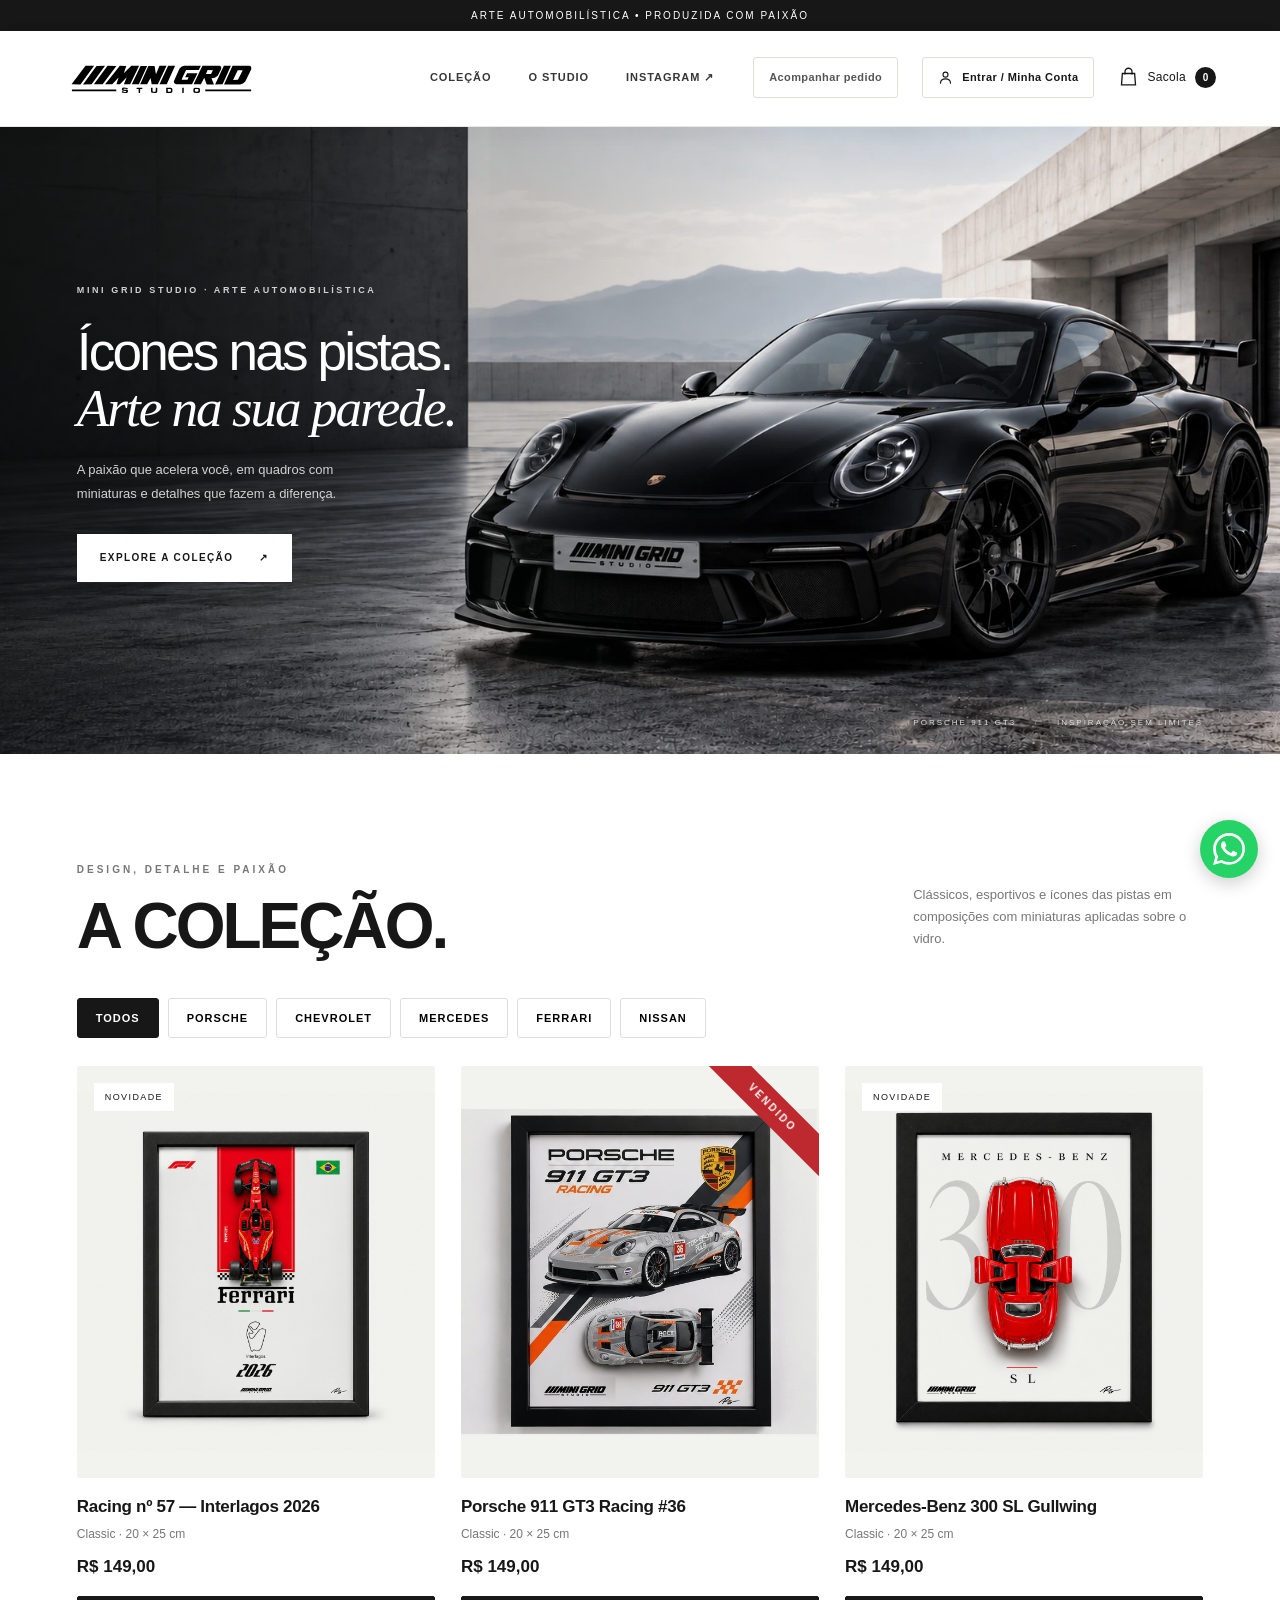
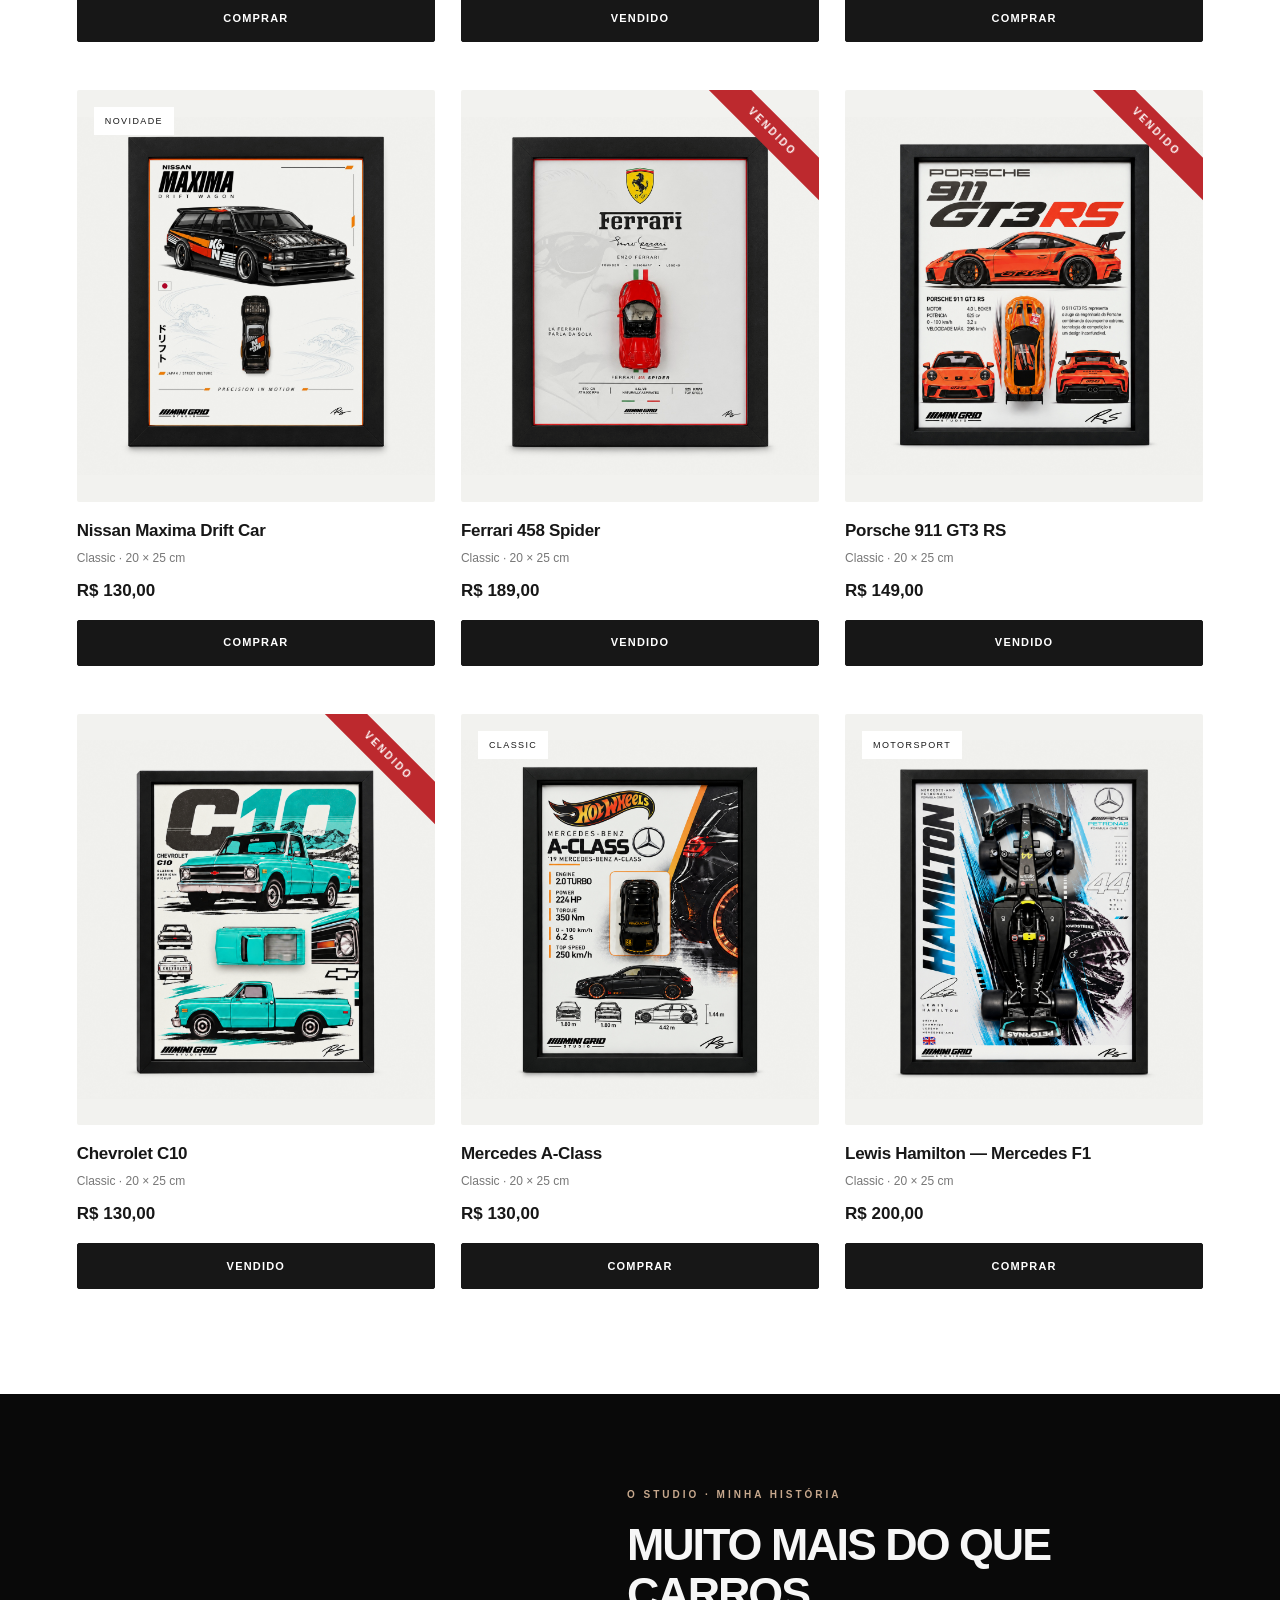
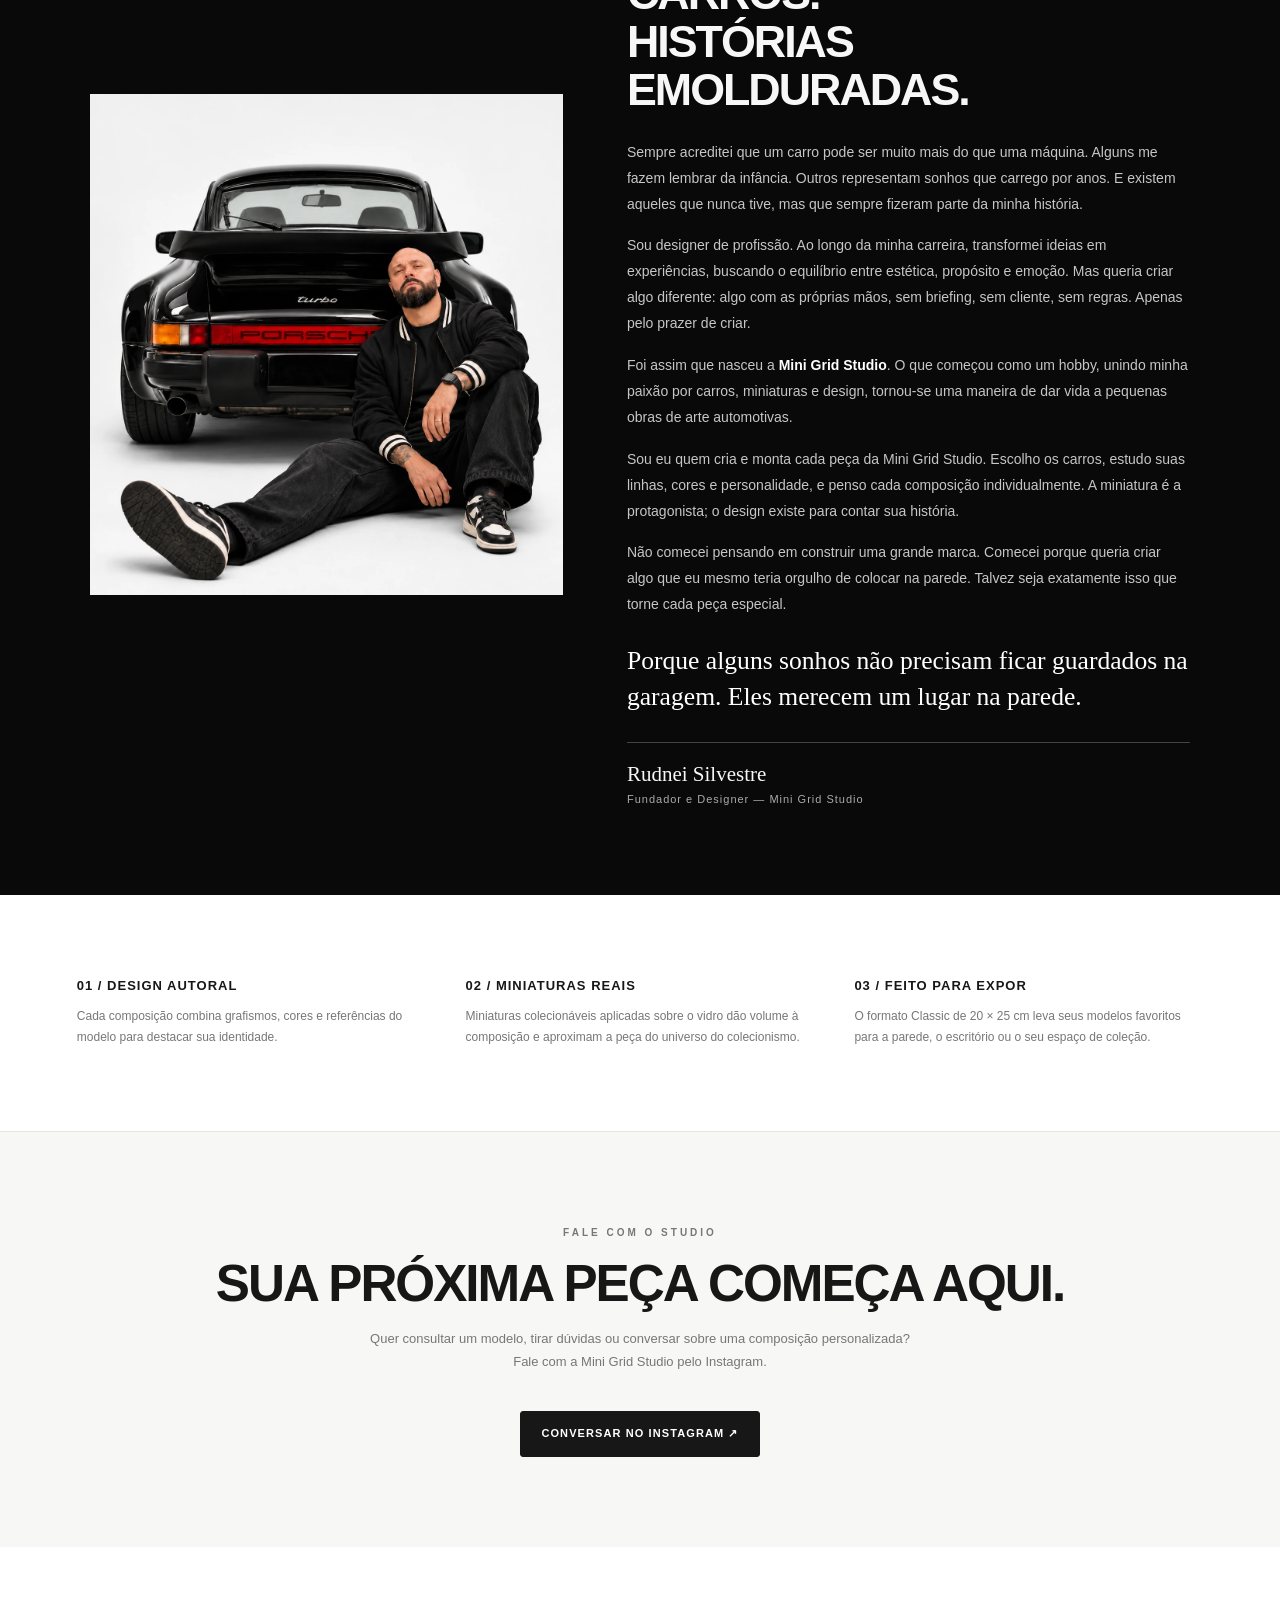
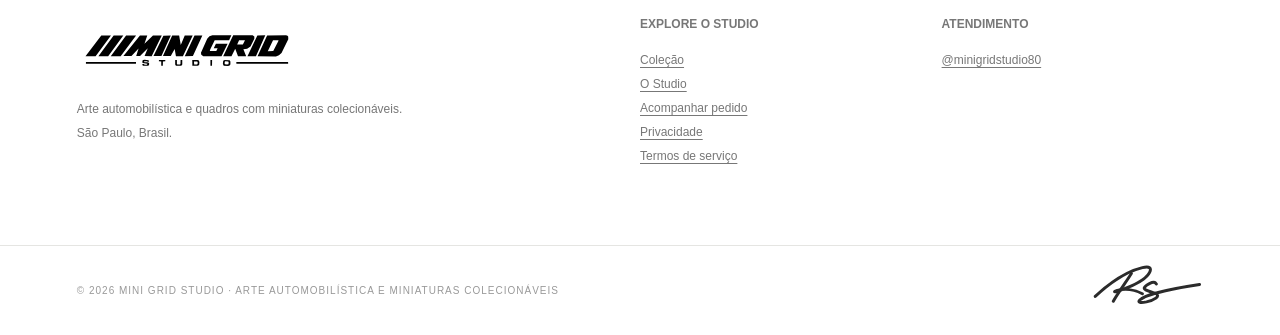
==== index.html @ 186af346 "Keep newest pieces first and add brand filters for newly registered products" ====
<!doctype html>
<html lang="pt-BR"><head><meta charset="utf-8"><meta name="viewport" content="width=device-width,initial-scale=1"><meta name="theme-color" content="#f8f8f6"><meta name="description" content="Mini Grid Studio: arte automobilística com miniaturas colecionáveis em quadros exclusivos."><title>Mini Grid Studio — Quadros com miniaturas colecionáveis</title>
<style>
:root{--ink:#171717;--muted:#777;--line:#e5e5e2;--cream:#f7f7f5}*{box-sizing:border-box}html{scroll-behavior:smooth}body{margin:0;color:var(--ink);background:#fff;font-family:Arial,Helvetica,sans-serif;-webkit-font-smoothing:antialiased}button,input,select{font:inherit}button{cursor:pointer}a{text-decoration:none;color:inherit}.top{padding:10px 20px;text-align:center;background:#171717;color:white;font-size:10px;letter-spacing:2px}.header{height:85px;display:flex;align-items:center;justify-content:space-between;padding:0 5%;border-bottom:1px solid var(--line);background:#fff}.header .side{display:flex;gap:25px;align-items:center;font-size:11px;letter-spacing:1.5px}.logo{text-align:center;font-weight:900;font-size:24px;letter-spacing:3px;line-height:1}.logo small{display:block;font-size:9px;letter-spacing:6px;font-weight:500;margin-top:7px}.iconbtn{border:0;background:none;color:inherit;font-size:12px;letter-spacing:1px;padding:10px}.hero{min-height:670px;display:grid;grid-template-columns:47% 53%;background:#f7f7f5}.hero-copy{display:flex;flex-direction:column;justify-content:center;padding:9% 12%}.eyebrow{font-size:10px;letter-spacing:3px;text-transform:uppercase;font-weight:bold;color:#777}.hero h1{font-size:clamp(48px,6vw,98px);line-height:.94;letter-spacing:-4px;font-weight:700;margin:26px 0}.hero p{font-size:15px;line-height:1.9;max-width:430px;color:#666}.cta{display:inline-flex;justify-content:center;align-items:center;background:#171717;color:white;padding:18px 25px;font-size:11px;font-weight:bold;letter-spacing:2px;border:1px solid #171717;margin-top:24px;width:max-content}.cta.outline{background:white;color:#171717}.hero-art{display:flex;align-items:center;justify-content:center;position:relative;overflow:hidden;background:#eaeae6}.hero-art .art{width:min(57%,410px);box-shadow:18px 25px 35px #0002;transform:rotate(-2deg)}.hero-tag{position:absolute;bottom:30px;right:35px;color:#555;font-size:10px;letter-spacing:2px}.section{padding:105px 6%}.section-heading{display:flex;align-items:end;justify-content:space-between;gap:20px;margin-bottom:35px}.section-heading h2{font-size:clamp(36px,5vw,70px);letter-spacing:-3px;margin:12px 0 0}.section-heading p{max-width:290px;font-size:13px;line-height:1.7;color:#777}.filters{display:flex;gap:9px;flex-wrap:wrap;margin-bottom:28px}.filter{border:1px solid #ddd;background:#fff;padding:12px 18px;font-size:11px;letter-spacing:1px}.filter.active,.filter:hover{background:#171717;color:white;border-color:#171717}.products{display:grid;grid-template-columns:repeat(3,minmax(0,1fr));gap:50px 24px}.product{min-width:0}.product-image{background:#f4f4f2;aspect-ratio:4/5;display:flex;align-items:center;justify-content:center;position:relative;overflow:hidden;cursor:pointer}.product-image .art{width:58%;transition:transform .35s ease;box-shadow:10px 17px 22px #0002}.product-image:hover .art{transform:scale(1.05)}.tag{position:absolute;left:17px;top:17px;font-size:9px;letter-spacing:1.4px;background:#fff;padding:9px 11px}.product-info{display:flex;justify-content:space-between;gap:12px;padding-top:18px}.product h3{font-size:16px;font-weight:600;margin:0 0 9px}.product p{font-size:12px;color:#888;margin:0}.product strong{font-size:13px;white-space:nowrap}.product button.details{display:inline-flex;align-items:center;justify-content:center;margin-top:14px;padding:13px 24px;border:1px solid #171717;background:#171717;color:#fff;text-decoration:none;font-size:11px;font-weight:700;letter-spacing:1.4px;transition:background .2s ease,color .2s ease}.product button.details:hover{background:#fff;color:#171717}.product button.details:focus-visible{outline:2px solid #171717;outline-offset:3px}.empty{display:none;padding:40px;text-align:center;color:#777}.statement{padding:110px 7%;background:#171717;color:#fff;text-align:center}.statement h2{font-size:clamp(36px,6vw,80px);letter-spacing:-3px;line-height:1.04;max-width:900px;margin:20px auto}.statement p{font-size:14px;line-height:1.9;color:#aaa;max-width:530px;margin:auto}.features{display:grid;grid-template-columns:repeat(3,1fr);gap:40px;padding:70px 6%;border-bottom:1px solid var(--line)}.features h3{font-size:13px;letter-spacing:1px}.features p{font-size:12px;line-height:1.8;color:#777}.newsletter{padding:90px 6%;background:#f7f7f5;text-align:center}.newsletter h2{font-size:clamp(30px,4vw,55px);letter-spacing:-2px;margin:14px 0}.newsletter p{font-size:13px;color:#777;line-height:1.8}.footer{display:grid;grid-template-columns:2fr 1fr 1fr;gap:40px;padding:65px 6%;font-size:12px;line-height:2;color:#777}.footer .logo{text-align:left;color:#171717}.footer a{text-decoration:underline;text-underline-offset:3px}.copyright{padding:20px 6%;border-top:1px solid var(--line);font-size:10px;color:#999;letter-spacing:1px}.art{aspect-ratio:4/5;background:white;border:10px solid #202020;outline:2px solid #b6b6b6;display:flex;flex-direction:column;justify-content:space-between;padding:8% 8% 7%;position:relative;overflow:hidden}.art:before{content:"";position:absolute;left:0;right:0;top:0;bottom:0;box-shadow:inset 0 0 0 5px #f8f8f8;pointer-events:none}.art .art-head{font-weight:900;font-size:clamp(12px,2vw,26px);letter-spacing:-1px;z-index:1}.art .art-sub{font-size:clamp(5px,.7vw,9px);letter-spacing:2px;color:#666;margin-top:5px}.art .art-car{width:100%;height:45%;display:flex;align-items:center;justify-content:center;position:relative}.art .art-car svg{width:100%;filter:drop-shadow(4px 5px 3px #0003);transform:rotate(-22deg)}.art .art-number{font-size:clamp(42px,7vw,100px);font-weight:900;line-height:.8;opacity:.11;position:absolute;bottom:18%;right:5%}.art .art-foot{border-top:2px solid #222;padding-top:8px;display:flex;justify-content:space-between;gap:4px;font-size:clamp(5px,.7vw,9px);letter-spacing:1px}.art[data-tone="orange"]{--car:#ef792a}.art[data-tone="turquoise"]{--car:#51b9c1}.art[data-tone="silver"]{--car:#999}.art[data-tone="red"]{--car:#c7272b}.art[data-tone="blue"]{--car:#2267b3}.art[data-tone="black"]{--car:#222}.art .accent{color:var(--car)}.art .art-line{height:7px;background:var(--car);width:42%;margin-top:14px}.overlay{position:fixed;inset:0;background:#0009;z-index:10;display:none;align-items:center;justify-content:center;padding:20px}.overlay.open{display:flex}.modal{background:white;width:min(950px,100%);max-height:90vh;overflow:auto;display:grid;grid-template-columns:1fr 1fr;position:relative}.modal-visual{background:#f4f4f2;padding:55px;display:flex;justify-content:center;align-items:center;min-height:480px}.modal-visual .art{width:70%;box-shadow:12px 18px 22px #0002}.modal-info{padding:70px 45px}.modal-info h2{font-size:40px;letter-spacing:-2px;margin:18px 0}.modal-info p{font-size:14px;line-height:1.9;color:#777}.modal-price{font-size:22px;margin:30px 0}.close{position:absolute;top:15px;right:15px;background:white;border:0;font-size:25px;z-index:2}.notice{font-size:11px!important}.mobilemenu{display:none;position:absolute;top:115px;left:0;right:0;background:#fff;z-index:5;padding:25px;border-bottom:1px solid #ddd}.mobilemenu.open{display:flex;flex-direction:column;gap:25px}.sample{position:absolute;bottom:13px;left:15px;font-size:9px;letter-spacing:1px;color:#777;background:#fff;padding:6px 8px;z-index:1}@media(max-width:800px){.hero{grid-template-columns:1fr}.hero-copy{padding:80px 7%}.hero-art{min-height:550px}.products{grid-template-columns:repeat(2,1fr)}.features{gap:20px}.footer{grid-template-columns:1fr 1fr}.modal-info{padding:50px 25px}}@media(max-width:560px){.header{height:75px;padding:0 4%}.header .side{gap:5px}.header .side .desktop{display:none}.logo{font-size:17px;letter-spacing:2px}.logo small{font-size:7px;letter-spacing:4px}.top{font-size:8px}.hero h1{font-size:56px}.hero-art{min-height:450px}.section{padding:70px 5%}.products{grid-template-columns:1fr;gap:40px}.product-image{aspect-ratio:4/4.5}.section-heading{display:block}.features{grid-template-columns:1fr;padding:50px 6%}.footer{grid-template-columns:1fr}.modal{grid-template-columns:1fr}.modal-visual{min-height:360px;padding:30px}.modal-visual .art{width:50%}.modal-info{padding:30px}.modal-info h2{font-size:31px}.mobilemenu{top:105px}}
.gallery{display:grid;grid-template-columns:repeat(4,1fr);gap:8px;margin-top:14px}.gallery button{border:1px solid #ddd;background:#f6f6f4;aspect-ratio:1;display:grid;place-items:center;cursor:pointer;overflow:hidden}.gallery button.active{border:2px solid #111}.gallery button .art{width:60%;border-width:3px;padding:5%}.gallery button .art-head{font-size:7px}.gallery button .art-sub,.gallery button .art-foot{font-size:3px}.gallery button .art-number{font-size:15px}.gallery button .art-line{height:2px;margin-top:3px}.gallery-stage{height:370px;display:flex;align-items:center;justify-content:center}.gallery-stage .art{width:60%;max-width:265px}.gallery-stage.view1 .art{transform:rotate(-9deg) scale(.9)}.gallery-stage.view2 .art{transform:scale(1.18)}.gallery-stage.view3 .art{transform:rotate(9deg) scale(.9)}.gallery-label{text-align:center;color:#777;font-size:10px;margin-top:12px}@media(max-width:560px){.gallery-stage{height:280px}}.official-logo{display:block;width:200px;max-width:100%;height:auto}.header .logo{display:block;width:200px}.footer .official-logo{width:220px}@media(max-width:560px){.header .logo{width:140px}.official-logo{width:140px}}.signature-rs{position:absolute;right:6%;bottom:28px;width:115px;max-width:25%;height:auto;opacity:.86}.copyright{position:relative;padding-right:170px;min-height:90px;display:flex;align-items:center}@media(max-width:560px){.signature-rs{right:5%;bottom:18px;width:80px}.copyright{padding-right:105px;min-height:75px}}.cart-panel{position:fixed;inset:0;background:#0009;z-index:20;display:none;justify-content:flex-end}.cart-panel.open{display:flex}.cart-content{background:white;width:min(460px,100%);height:100%;padding:35px;overflow:auto;display:flex;flex-direction:column}.cart-top{display:flex;justify-content:space-between;align-items:center;border-bottom:1px solid #ddd;padding-bottom:20px}.cart-top h2{font-size:28px;letter-spacing:-1px}.cart-close{border:0;background:none;font-size:28px}.cart-item{padding:25px 0;border-bottom:1px solid #eee;display:flex;justify-content:space-between;gap:15px}.cart-item h3{font-size:14px;margin:0 0 8px}.cart-item p{font-size:12px;color:#777}.qty{display:flex;align-items:center;gap:12px}.qty button{width:28px;height:28px;background:#fff;border:1px solid #ddd}.cart-bottom{margin-top:auto;padding-top:25px}.cart-total{display:flex;justify-content:space-between;font-size:18px;font-weight:bold}.cart-bottom p{font-size:12px;color:#777;line-height:1.7}.cart-bottom button{width:100%;padding:18px;background:#222;color:#fff;border:0;letter-spacing:1px;font-size:11px;margin-top:12px}.cart-bottom button:disabled{background:#aaa;cursor:not-allowed}.buy-now{display:block;width:100%;margin-top:16px;border:0;background:#171717;color:white;padding:17px;font-size:11px;letter-spacing:1px}.cart-empty{padding:35px 0;color:#777;font-size:14px}.shipping-block{margin-top:25px;padding:20px 0;border-top:1px solid #e5e5e5}.shipping-block h3{font-size:13px;letter-spacing:1px}.shipping-row{display:flex;gap:8px}.shipping-row input{min-width:0;flex:1;border:1px solid #ccc;padding:13px;font-size:14px}.shipping-row button{background:#222;color:white;border:0;padding:0 10px;font-size:10px;min-width:78px;flex:0 0 auto;white-space:nowrap}.shipping-row input{width:0;min-width:0;flex:1 1 auto}.shipping-row{gap:6px}.shipping-message{font-size:12px;color:#666;line-height:1.6}.shipping-message.error{color:#a12727}.shipping-total{display:flex;justify-content:space-between;margin-top:13px;font-size:13px}.shipping-total strong{font-size:17px}.cart-content .shipping-row{display:grid!important;grid-template-columns:minmax(0,1fr) 76px!important;gap:8px!important;width:100%!important;align-items:stretch}.cart-content .shipping-row input{display:block!important;width:100%!important;min-width:0!important;box-sizing:border-box!important;flex:none!important;padding:12px 10px!important;font-size:16px!important;border-radius:0}.cart-content .shipping-row button{display:block!important;width:76px!important;min-width:0!important;max-width:76px!important;padding:0 4px!important;flex:none!important;font-size:9px!important;letter-spacing:0!important;border-radius:0}.cart-content{padding-left:22px;padding-right:22px}@media(min-width:600px){.cart-content{padding-left:35px;padding-right:35px}}.approved-mockup{display:block;max-width:100%;height:auto;object-fit:contain}.product-image:has(>.approved-mockup){background:#fff}.product-image>.approved-mockup{width:100%;height:100%;object-fit:contain;background:#fff}.hero-art>.approved-mockup{width:min(90%,620px);max-height:670px;object-fit:contain}.modal-visual:has(.approved-mockup){background:#fff}.hero-art:has(>.approved-mockup){background:#fff}.gallery-stage:has(.approved-mockup){height:auto;min-height:280px;background:#fff}.gallery-stage>.approved-mockup{width:100%;max-height:600px;object-fit:contain}.gallery:has(.approved-mockup){display:grid}.gallery-shell{position:relative}.gallery-stage:has(.approved-mockup){aspect-ratio:1;min-height:0;height:auto;outline-offset:4px}.gallery-stage>.approved-mockup{width:100%;height:100%;max-height:none;object-fit:contain}.gallery-nav{position:absolute;top:50%;transform:translateY(-50%);width:36px;height:36px;border:1px solid #ddd;border-radius:50%;background:#fffffff0;color:#171717;display:grid;place-items:center;font-size:24px;z-index:1;box-shadow:0 2px 8px #0001}.gallery-prev{left:6px}.gallery-next{right:6px}.gallery{grid-template-columns:repeat(3,minmax(0,1fr));gap:10px}.gallery button{padding:0;aspect-ratio:1;border:1px solid #ddd;background:white}.gallery button img{display:block;width:100%;height:100%;object-fit:contain}.gallery button.active{border:2px solid #171717}.gallery button:focus-visible,.gallery-nav:focus-visible{outline:2px solid #171717;outline-offset:3px}.gallery-label{font-size:11px;line-height:1.6;min-height:18px}.gallery-hint{font-size:10px;color:#777;text-align:center;margin:5px 0 0}.modal-visual{align-items:flex-start}.modal-info{padding-top:55px}@media(max-width:560px){.modal-visual{padding:32px 24px 18px;min-height:0}.gallery{max-width:300px;margin:12px auto 0}.gallery-nav{width:34px;height:34px}.modal-info{padding-top:22px}}.product-specs{margin-top:30px;border-top:1px solid #e5e5e2;padding-top:22px}.product-specs h3,.product-faq h3,.product-story h3{font-size:18px;letter-spacing:-.4px;margin:0 0 16px}.spec-list{margin:0}.spec-row{display:grid;grid-template-columns:42% 1fr;gap:14px;padding:12px 0;border-bottom:1px solid #eee;font-size:12px;line-height:1.7}.spec-row dt{color:#777}.spec-row dd{margin:0;color:#222}.product-faq{margin-top:28px}.product-faq details{border-bottom:1px solid #e5e5e2;padding:15px 0}.product-faq summary{cursor:pointer;font-size:13px;font-weight:600;line-height:1.6}.product-faq details p{font-size:12px;margin:12px 0 0;line-height:1.8}.product-faq a{text-decoration:underline;text-underline-offset:3px}.product-story{padding-top:28px;margin-top:28px;border-top:1px solid #e5e5e2}.product-story p{font-size:13px}.modal-info .product-specs p{font-size:12px}.product-info{display:flex;flex-direction:column;align-items:flex-start;justify-content:flex-start;gap:12px;padding-top:20px;text-align:left}.product-info>div{width:100%;min-height:0}.product h3{font-size:17px;line-height:1.45;font-weight:600;margin:0 0 8px;letter-spacing:-.2px}.product p{font-size:12px;line-height:1.6;color:#777;margin:0}.product-info>strong{display:block;font-size:18px;line-height:1.4;font-weight:600;white-space:normal}.product button.details{display:inline-flex;align-items:center;padding:0;margin-top:16px;font-size:11px;line-height:1.8;letter-spacing:.7px;text-underline-offset:5px;text-align:left}.products{row-gap:56px}@media(max-width:560px){.product-info>div{min-height:0}.product-info{gap:12px;padding-top:18px}.product button.details{margin-top:14px}.products{row-gap:44px}}.product-info{gap:7px;padding-top:10px}.product h3{margin-bottom:3px;font-size:16px;line-height:1.35}.product p{line-height:1.45}.product-info>strong{font-size:17px;line-height:1.35}.product button.details{margin-top:8px;line-height:1.5}@media(max-width:560px){.product-info{gap:7px;padding-top:10px}.product button.details{margin-top:8px}}.gallery button{background:#f3f3f1;border:1px solid #e3e3df;border-radius:5px;padding:5px;overflow:hidden;transition:border-color .18s,background-color .18s}.gallery button img{border-radius:2px}.gallery button:hover{background:#eaeae6;border-color:#b8b8b0}.gallery button.active{background:#e7e7e1;border:2px solid #171717;padding:4px}.product-image:has(>.approved-mockup){background:#f3f3f0;border-radius:4px;isolation:isolate}.product-image>.approved-mockup{background:transparent;mix-blend-mode:multiply}.header{position:sticky;top:0;z-index:8;min-height:94px;height:auto;padding:18px 6%;display:flex;align-items:center;justify-content:space-between;gap:36px;background:#fff;border-bottom:1px solid #e8e8e4}.header .logo{display:block;flex:0 0 205px;width:205px;text-align:left;line-height:0}.header .official-logo{display:block;width:100%;height:auto}.main-nav{display:flex;align-items:center;gap:28px;margin-right:auto}.main-nav>a,.header-tracking{font-size:12px;line-height:1.5;letter-spacing:.3px;white-space:nowrap}.main-nav>a{padding:12px 0;color:#555}.main-nav>a:hover,.header-tracking:hover{color:#111;text-decoration:underline;text-underline-offset:6px}.header-actions{display:flex;align-items:center;gap:24px;flex:0 0 auto}.header-tracking{color:#555}.header .iconbtn{display:inline-flex;align-items:center;justify-content:center;gap:9px;padding:8px 0;font-size:12px;line-height:1.5;letter-spacing:.3px;color:#171717}.header-cart svg{width:21px;height:24px;flex:none}.cart-badge{min-width:21px;height:21px;padding:0 5px;display:inline-flex;align-items:center;justify-content:center;background:#171717;color:#fff;border-radius:50%;font-size:10px;font-weight:600;letter-spacing:0}.header .menu-toggle{display:none}.menu-lines{width:18px;height:14px;position:relative;display:inline-block}.menu-lines>span{position:absolute;left:0;width:18px;height:1.5px;background:#171717;transition:transform .2s,top .2s}.menu-lines>span:first-child{top:3px}.menu-lines>span:last-child{top:10px}.menu-toggle.is-open .menu-lines>span:first-child{top:7px;transform:rotate(45deg)}.menu-toggle.is-open .menu-lines>span:last-child{top:7px;transform:rotate(-45deg)}.header .mobilemenu{position:absolute;top:100%;left:0;right:0;z-index:8;background:#fff;padding:10px 6% 22px;border-bottom:1px solid #ddd;box-shadow:0 14px 20px #00000008}.header .mobilemenu[hidden]{display:none}.header .mobilemenu.open{display:grid;gap:0}.mobilemenu>a{display:flex;align-items:center;justify-content:space-between;padding:17px 0;border-bottom:1px solid #eee;font-size:14px;line-height:1.5}.mobilemenu>a:last-child{border-bottom:0}.mobilemenu>a>span{color:#888}.section{scroll-margin-top:100px}@media(max-width:1100px){.header{gap:24px;padding-left:5%;padding-right:5%}.header .logo{flex-basis:175px;width:175px}.main-nav{gap:20px}.header-actions{gap:18px}}@media(max-width:800px){.header{min-height:76px;padding:16px 5%;gap:16px}.header .logo{width:165px;flex:0 1 165px}.main-nav,.header-tracking,.cart-label{display:none}.header-actions{gap:20px;margin-left:auto}.header .menu-toggle{display:inline-flex;gap:7px}.header .header-cart{gap:6px}.header .mobilemenu{padding-left:5%;padding-right:5%}.section{scroll-margin-top:82px}}@media(max-width:380px){.header .logo{width:138px;flex-basis:138px}.header-actions{gap:13px}.header .menu-toggle{font-size:11px}.header .iconbtn{gap:5px}}
/* Alinha nome, tamanho, preço e detalhes à borda esquerda da moldura fotografada. */
.product-info,.product button.details{width:72%;margin-left:auto;margin-right:auto;box-sizing:border-box;text-align:left}
.product-info{align-items:flex-start}
.product-info>div,.product-info>strong{width:100%}
.product button.details{display:block;margin-top:8px}
@media(max-width:560px){.product-info,.product button.details{width:78%}}

/* Fundo neutro nas miniaturas do catálogo, sem alterar as artes. */
.product-image:has(>.approved-mockup){background:#f1f1ee}
.product-image>.approved-mockup{background:transparent;mix-blend-mode:multiply}

/* Navegação refinada Mini Grid Studio: tipografia, ritmo e ações claras. */
.header{box-shadow:0 5px 22px rgba(0,0,0,.035);gap:30px}
.main-nav{gap:7px;align-self:stretch}
.main-nav>a{display:inline-flex;align-items:center;position:relative;padding:10px 15px;font-size:11px;font-weight:600;letter-spacing:.085em;text-transform:uppercase;color:#363636;border-radius:3px;transition:background .2s,color .2s}
.main-nav>a:hover,.main-nav>a:focus-visible{background:#f4f4f1;color:#111;text-decoration:none}
.main-nav>a::after{content:"";position:absolute;bottom:10px;left:15px;right:15px;height:1px;background:#171717;transform:scaleX(0);transform-origin:left;transition:transform .2s}
.main-nav>a:hover::after{transform:scaleX(1)}
.header-tracking{padding:11px 15px;border:1px solid #deded9;border-radius:3px;font-size:11px;font-weight:600;letter-spacing:.035em;transition:background .2s,border-color .2s}
.header-tracking:hover{background:#f4f4f1;border-color:#aaa;text-decoration:none}
.header .header-cart{padding:10px 0;white-space:nowrap}
.header .mobilemenu{background:#fafaf8;box-shadow:0 18px 30px rgba(0,0,0,.08)}
.mobilemenu>a{font-weight:600;letter-spacing:.025em;transition:padding-left .2s,color .2s}
.mobilemenu>a:hover{padding-left:7px;color:#000}
@media(max-width:1100px){.header{gap:18px}.main-nav{gap:0}.main-nav>a{padding-left:10px;padding-right:10px}.header-actions{gap:12px}}
@media(max-width:800px){.header{gap:12px}.header .menu-toggle{border:1px solid #deded9;border-radius:3px;padding:9px 11px}.header .menu-toggle:hover{background:#f4f4f1}}
@media(max-width:380px){.header .menu-toggle{padding:8px 7px}}

/* Header: marca ancorada no canto superior esquerdo; navegação organizada à direita. */
.header{display:grid;grid-template-columns:210px minmax(0,1fr) auto;align-items:start;column-gap:24px;padding:14px 5% 16px;min-height:88px}
.header .logo{grid-column:1;grid-row:1;display:block;justify-self:start;align-self:start;width:195px;max-width:100%;flex:none;margin:0;line-height:0}
.header .official-logo{width:100%;height:auto;display:block}
.header .main-nav{grid-column:2;grid-row:1;align-self:center;justify-self:end;margin:0}
.header .header-actions{grid-column:3;grid-row:1;align-self:center;margin:0}
@media(max-width:1100px){.header{grid-template-columns:175px minmax(0,1fr) auto;column-gap:12px;padding-left:4%;padding-right:4%}.header .logo{width:170px}}
@media(max-width:800px){.header{grid-template-columns:minmax(0,1fr) auto;min-height:72px;padding:11px 4%;align-items:center}.header .logo{grid-column:1;width:155px;align-self:start}.header .header-actions{grid-column:2}.header .main-nav{display:none}}
@media(max-width:380px){.header .logo{width:137px}}
.header .account-link{font-size:11px;font-weight:700;letter-spacing:.04em;white-space:nowrap;border:1px solid #deded9;padding:11px 14px;border-radius:3px}.header .account-link:hover{background:#f4f4f1}@media(max-width:1100px){.header .account-link{padding:9px}}@media(max-width:800px){.header .account-link{font-size:10px;padding:9px 7px}.header-tracking{display:none}}
.header .account-link{display:inline-flex;align-items:center;gap:8px;justify-content:center}.header .account-link svg{flex:none}@media(max-width:1100px){.header .account-link span{font-size:10px}}@media(max-width:800px){.header .account-link{padding:9px 8px}.header .account-link span{display:none}.header .account-link svg{width:20px;height:20px}}

/* Padrão de botões Mini Grid Studio — ações de compra e navegação */
:root{--action-height:46px;--action-radius:3px}
.cta,.product button.details,.buy-now,.cart-bottom button:not(.cart-close),.shipping-row button{display:inline-flex;align-items:center;justify-content:center;min-height:var(--action-height);padding:12px 20px;border:1px solid #171717;border-radius:var(--action-radius);background:#171717;color:#fff;font:700 11px/1.35 Arial,Helvetica,sans-serif;letter-spacing:1.1px;text-align:center;text-decoration:none;transition:background-color .18s,color .18s,border-color .18s,opacity .18s}
.cta:hover,.product button.details:hover,.buy-now:hover:not(:disabled),.cart-bottom button:hover:not(:disabled),.shipping-row button:hover:not(:disabled){background:#343434;color:#fff;border-color:#343434}
.cta.outline{background:#fff;color:#171717}
.cta.outline:hover{background:#f4f4f2;color:#171717;border-color:#171717}
.product button.details{margin-top:14px;min-width:150px}
.buy-now,.cart-bottom button{width:100%}
.shipping-row button{width:76px;min-width:0;padding:8px 4px;font-size:10px;letter-spacing:0}
.filter{min-height:40px;border-radius:var(--action-radius);font-size:11px;font-weight:700;transition:background-color .18s,color .18s}
.qty button{width:34px;height:34px;border-radius:var(--action-radius);font-size:16px}
.cta:focus-visible,.product button.details:focus-visible,.buy-now:focus-visible,.cart-bottom button:focus-visible,.shipping-row button:focus-visible,.filter:focus-visible,.qty button:focus-visible{outline:2px solid #171717;outline-offset:3px}
button:disabled{cursor:not-allowed}
@media(max-width:560px){.product button.details{width:100%}.cta{max-width:100%}}

/* Cards: informações alinhadas à esquerda; CTA de compra centralizado. */
.product-info{width:72%;margin-left:auto;margin-right:auto;align-items:stretch;text-align:left}
.product-info>div,.product-info>strong,.product-info h3,.product-info p{width:100%;text-align:left}
.product button.details{display:flex;width:max-content;min-width:160px;max-width:100%;margin:12px auto 0;align-self:center;text-align:center;justify-content:center;padding:12px 20px}
@media(max-width:560px){.product-info{width:78%}.product button.details{width:100%;min-width:0;margin-left:auto;margin-right:auto}}

/* Layout final da coleção: seletores específicos neutralizam regras legadas. */
#products.products{display:grid;grid-template-columns:repeat(3,minmax(0,1fr));gap:48px 26px;align-items:stretch}
#products > article.product{display:flex;flex-direction:column;min-width:0;background:#fff}
#products > article.product > .product-image{width:100%;aspect-ratio:4/4.6;background:#f2f2ef;border-radius:2px;overflow:hidden}
#products > article.product > .product-info{display:flex;flex:1;flex-direction:column;align-items:stretch;width:100%;margin:0;padding:18px 0 0;gap:0;text-align:left;box-sizing:border-box}
#products > article.product > .product-info > div{width:100%;min-height:0;text-align:left}
#products > article.product > .product-info h3{font-size:17px;line-height:1.35;font-weight:700;letter-spacing:-.3px;margin:0 0 6px;text-align:left}
#products > article.product > .product-info p{font-size:12px;line-height:1.5;color:#777;margin:0;text-align:left}
#products > article.product > .product-info > strong{display:block;width:100%;margin:13px 0 0;font-size:17px;line-height:1.35;font-weight:700;text-align:left;white-space:normal}
#products > article.product > .product-info > button.details{display:flex;align-items:center;justify-content:center;align-self:stretch;width:100%;min-width:0;max-width:none;min-height:46px;margin:17px 0 0;padding:12px 18px;box-sizing:border-box;background:#171717;color:#fff;border:1px solid #171717;border-radius:2px;font:700 11px/1.35 Arial,Helvetica,sans-serif;letter-spacing:1.2px;text-align:center;cursor:pointer}
#products > article.product > .product-info > button.details:hover{background:#353535;color:#fff;border-color:#353535}
#products > article.product > .product-info > button.details:focus-visible{outline:2px solid #171717;outline-offset:3px}
@media(max-width:800px){#products.products{grid-template-columns:repeat(2,minmax(0,1fr));gap:34px 18px}}
@media(max-width:560px){#products.products{grid-template-columns:1fr;gap:38px}#products > article.product > .product-info{padding-top:16px}}
.founder{display:grid;grid-template-columns:minmax(0,43%) minmax(0,57%);align-items:center;gap:clamp(30px,5vw,90px);padding:90px 7%;text-align:left;background:#090909;color:#f7f7f7}.founder-image{min-height:0;aspect-ratio:1219/1290;background:#e7d1c2;overflow:hidden}.founder-image img{width:100%;height:100%;object-fit:cover;display:block}.founder-image.photo-pending{background:#e7d1c2}.founder .eyebrow{color:#c7a88d}.founder h2{font-size:clamp(32px,3.5vw,58px);line-height:1.08;letter-spacing:-2px;margin:18px 0 26px;max-width:none}.founder p{font-size:14px;line-height:1.85;color:#c6c6c6;max-width:650px;margin:0 0 16px}.founder p strong{color:#fff}.founder .founder-quote{font-family:Georgia,serif;font-size:clamp(19px,2vw,27px);line-height:1.4;color:#fff;margin-top:25px}.founder-signature{border-top:1px solid #444;padding-top:19px;margin-top:27px;display:flex;flex-direction:column;gap:6px}.founder-signature strong{font-family:Georgia,serif;font-size:21px;font-weight:normal}.founder-signature span{font-size:11px;letter-spacing:1px;color:#aaa}@media(max-width:800px){.founder{grid-template-columns:1fr;padding:55px 6%;gap:32px}.founder-image{min-height:0;aspect-ratio:1219/1290;max-width:560px}.founder h2{letter-spacing:-1px}}\n
.product.sold .product-image{cursor:default}
.product.sold .product-image>.approved-mockup,.product.sold .product-image>.art{transition:opacity .25s ease}
@media(hover:hover){.product.sold .product-image:hover>.approved-mockup,.product.sold .product-image:hover>.art{opacity:.4}}
.sold-ribbon{position:absolute;top:27px;right:-43px;width:180px;padding:8px 0;background:#bd292e;color:#fff;text-align:center;font-size:10px;line-height:1.4;font-weight:700;letter-spacing:2.5px;transform:rotate(45deg);z-index:2;pointer-events:none}
.product.sold .tag{display:none}
.product button.details:disabled{background:transparent;color:#888;border-color:transparent;cursor:not-allowed;font-weight:400;letter-spacing:1px}
.buy-now:disabled{background:#e5e5e2;color:#777;border-color:#e5e5e2;cursor:not-allowed}
.product.sold .product-image:hover .art{transform:none}
@media(prefers-reduced-motion:reduce){.product.sold .product-image>.approved-mockup,.product.sold .product-image>.art{transition:none}}
</style><link rel="stylesheet" href="/assets/store-ui.css"><link rel="stylesheet" href="/assets/hero-motorsport.css"><script src="/assets/catalog.js"></script></head><body>
<div class="top">ARTE AUTOMOBILÍSTICA • PRODUZIDA COM PAIXÃO</div><header class="header"><a href="/" class="logo" aria-label="Mini Grid Studio — início"><img src="assets/mini-grid-logo.svg" alt="Mini Grid Studio" class="official-logo" width="200" height="67"></a><nav class="main-nav" aria-label="Navegação principal"><a href="#colecao">Coleção</a><a href="#sobre">O Studio</a><a href="https://www.instagram.com/minigridstudio80/" target="_blank" rel="noopener">Instagram ↗</a></nav><div class="header-actions"><a class="tracking-link header-tracking" href="/acompanhar.html">Acompanhar pedido</a><a class="account-link" href="/minha-conta.html" aria-label="Entrar ou acessar Minha Conta"><svg viewBox="0 0 24 24" width="17" height="17" fill="none" stroke="currentColor" stroke-width="1.6" stroke-linecap="round" stroke-linejoin="round" aria-hidden="true"><circle cx="12" cy="8" r="3.5"/><path d="M5 20c0-4 3-6 7-6s7 2 7 6"/></svg><span>Entrar / Minha Conta</span></a><button class="iconbtn header-cart" id="cartOpen" aria-label="Abrir sacola"><svg viewBox="0 0 24 24" fill="none" aria-hidden="true"><path d="M5 8h14l1 13H4L5 8Z" stroke="currentColor" stroke-width="1.5"/><path d="M8 9V6a4 4 0 0 1 8 0v3" stroke="currentColor" stroke-width="1.5"/></svg><span class="cart-label">Sacola</span><span class="cart-badge" id="cartCount" aria-live="polite">0</span></button><button class="iconbtn menu-toggle" id="menuBtn" aria-label="Abrir menu" aria-controls="mobilemenu" aria-expanded="false"><span class="menu-lines" aria-hidden="true"><span></span><span></span></span><span>Menu</span></button></div><nav class="mobilemenu" id="mobilemenu" aria-label="Menu do celular" hidden><a href="#colecao">Explorar coleção <span aria-hidden="true">↗</span></a><a href="#sobre">Conheça o Studio <span aria-hidden="true">↗</span></a><a href="/minha-conta.html">Minha Conta <span aria-hidden="true">↗</span></a><a class="tracking-link" href="/acompanhar.html">Acompanhar meu pedido <span aria-hidden="true">↗</span></a><a href="https://www.instagram.com/minigridstudio80/" target="_blank" rel="noopener">Fale com o Studio <span aria-hidden="true">↗</span></a></nav></header>
<main><section class="hero hero-motorsport" aria-labelledby="hero-title"><img class="hero-photo" src="/assets/porsche-gt3-hero.webp" alt="Porsche 911 GT3 preta com placa Mini Grid Studio em uma garagem de arquitetura contemporânea" fetchpriority="high" width="1984" height="793"><div class="hero-copy"><span class="eyebrow">MINI GRID STUDIO · ARTE AUTOMOBILÍSTICA</span><h1 id="hero-title">Ícones nas pistas.<br><em>Arte na sua&nbsp;parede.</em></h1><p>A paixão que acelera você, em quadros com miniaturas e detalhes que fazem a diferença.</p><a class="cta" href="#colecao">Explore a coleção <span aria-hidden="true">↗</span></a></div><span class="hero-caption">PORSCHE 911 GT3 <span aria-hidden="true">/</span> INSPIRAÇÃO SEM LIMITES</span></section>
<section class="section" id="colecao"><div class="section-heading"><div><span class="eyebrow">DESIGN, DETALHE E PAIXÃO</span><h2>A COLEÇÃO.</h2></div><p>Clássicos, esportivos e ícones das pistas em composições com miniaturas aplicadas sobre o vidro.</p></div><div class="filters" id="filters"><button class="filter active" data-filter="all">TODOS</button><button class="filter" data-filter="porsche">PORSCHE</button><button class="filter" data-filter="chevrolet">CHEVROLET</button><button class="filter" data-filter="mercedes">MERCEDES</button><button class="filter" data-filter="ferrari">FERRARI</button><button class="filter" data-filter="nissan">NISSAN</button></div><div class="products" id="products"></div><p class="empty" id="empty">Nenhuma peça encontrada nessa categoria.</p></section>
<section class="statement founder" id="sobre"><div class="founder-image"><img src="/assets/rudnei-porsche-preta.webp" alt="Rudnei Silvestre com um Porsche 911 Turbo preto, em retrato editorial" loading="lazy" onerror="this.style.display='none';this.parentElement.classList.add('photo-pending')"></div><div class="founder-story"><span class="eyebrow">O STUDIO · MINHA HISTÓRIA</span><h2>MUITO MAIS DO QUE CARROS.<br>HISTÓRIAS EMOLDURADAS.</h2><p>Sempre acreditei que um carro pode ser muito mais do que uma máquina. Alguns me fazem lembrar da infância. Outros representam sonhos que carrego por anos. E existem aqueles que nunca tive, mas que sempre fizeram parte da minha história.</p><p>Sou designer de profissão. Ao longo da minha carreira, transformei ideias em experiências, buscando o equilíbrio entre estética, propósito e emoção. Mas queria criar algo diferente: algo com as próprias mãos, sem briefing, sem cliente, sem regras. Apenas pelo prazer de criar.</p><p>Foi assim que nasceu a <strong>Mini Grid Studio</strong>. O que começou como um hobby, unindo minha paixão por carros, miniaturas e design, tornou-se uma maneira de dar vida a pequenas obras de arte automotivas.</p><p>Sou eu quem cria e monta cada peça da Mini Grid Studio. Escolho os carros, estudo suas linhas, cores e personalidade, e penso cada composição individualmente. A miniatura é a protagonista; o design existe para contar sua história.</p><p>Não comecei pensando em construir uma grande marca. Comecei porque queria criar algo que eu mesmo teria orgulho de colocar na parede. Talvez seja exatamente isso que torne cada peça especial.</p><p class="founder-quote">Porque alguns sonhos não precisam ficar guardados na garagem. Eles merecem um lugar na parede.</p><div class="founder-signature"><strong>Rudnei Silvestre</strong><span>Fundador e Designer — Mini Grid Studio</span></div></div></section>
<div class="features"><div><h3>01 / DESIGN AUTORAL</h3><p>Cada composição combina grafismos, cores e referências do modelo para destacar sua identidade.</p></div><div><h3>02 / MINIATURAS REAIS</h3><p>Miniaturas colecionáveis aplicadas sobre o vidro dão volume à composição e aproximam a peça do universo do colecionismo.</p></div><div><h3>03 / FEITO PARA EXPOR</h3><p>O formato Classic de 20 × 25 cm leva seus modelos favoritos para a parede, o escritório ou o seu espaço de coleção.</p></div></div>
<section class="newsletter"><span class="eyebrow">FALE COM O STUDIO</span><h2>SUA PRÓXIMA PEÇA COMEÇA AQUI.</h2><p>Quer consultar um modelo, tirar dúvidas ou conversar sobre uma composição personalizada?<br>Fale com a Mini Grid Studio pelo Instagram.</p><a class="cta" href="https://www.instagram.com/minigridstudio80/" target="_blank" rel="noopener">CONVERSAR NO INSTAGRAM ↗</a></section></main>
<footer class="footer"><div><div class="logo"><img src="assets/mini-grid-logo.svg" alt="Mini Grid Studio" class="official-logo"></div><p>Arte automobilística e quadros com miniaturas colecionáveis.<br>São Paulo, Brasil.</p></div><div><b>EXPLORE O STUDIO</b><p><a href="#colecao">Coleção</a><br><a href="#sobre">O Studio</a><br><a href="/acompanhar.html">Acompanhar pedido</a><br><a href="/politica-de-privacidade.html">Privacidade</a><br><a href="/termos-de-servico.html">Termos de serviço</a></p></div><div><b>ATENDIMENTO</b><p><a href="https://www.instagram.com/minigridstudio80/" target="_blank" rel="noopener">@minigridstudio80</a></p></div></footer><div class="copyright">© 2026 MINI GRID STUDIO · ARTE AUTOMOBILÍSTICA E MINIATURAS COLECIONÁVEIS<img class="signature-rs" src="assets/assinatura-rs.svg" alt="Assinatura RS"></div>
<aside class="cart-panel" id="cartPanel" aria-label="Sacola de compras"><div class="cart-content"><div class="cart-top"><h2>SUA SACOLA</h2><button class="cart-close" id="cartClose" aria-label="Fechar sacola">×</button></div><div id="cartItems"></div><div class="cart-bottom"><div class="shipping-block"><h3>CALCULAR FRETE</h3><div class="shipping-row"><input id="shippingCep" inputmode="numeric" autocomplete="postal-code" maxlength="9" placeholder="Seu CEP" aria-label="CEP de entrega"><button id="shippingCalculate">CALCULAR</button></div><p class="shipping-message" id="shippingMessage">Informe seu CEP para consultar as opções de entrega. Depois, escolha a transportadora e confira o total do pedido.</p><div id="shippingOptions"></div><div class="shipping-total"><span>Frete</span><span id="shippingValue">A calcular</span></div></div><div class="cart-total"><span>Produtos</span><span id="cartSubtotal">R$ 0,00</span></div><div class="shipping-total"><strong>Total com frete</strong><strong id="orderTotal">A calcular</strong></div><p>Escolha uma modalidade de entrega para continuar ao checkout.</p><button disabled id="checkoutBtn">ESCOLHA O FRETE</button><p id="checkoutMessage" aria-live="polite">O frete será somado ao valor dos produtos. Na próxima etapa, informe seus dados para continuar ao pagamento pelo Mercado Pago.</p></div></div></aside><div class="overlay" id="overlay" role="dialog" aria-modal="true" aria-label="Detalhes do produto"><div class="modal"><button class="close" id="close" aria-label="Fechar">×</button><div class="modal-visual" id="modalVisual"></div><div class="modal-info" id="modalInfo"></div></div></div>
<script>
const catalog=window.miniGridCatalog;const products=[
{"id": 10, "name": "Racing nº 57 — Interlagos 2026", "make": "ferrari", "model": "RACING Nº 57", "series": "MOTORSPORT", "tone": "red", "size": "Classic · 20 × 25 cm", "price": "R$ 149,00", "real": true, "tag": "NOVIDADE", "description": "Uma homenagem ao automobilismo em vermelho, branco e preto, com referências à Ferrari e ao circuito de Interlagos. Arte Classic de 20 × 25 cm, moldura preta e miniatura Racing nº 57 de 13 × 4,5 cm aplicada sobre o vidro, com a frente para cima e os pneus traseiros sobre a faixa de chegada.", "image": "/assets/mockups/racing57-gallery-front-v2.jpg", "galleryAngle": "/assets/mockups/racing57-gallery-angle-v2.jpg", "galleryDetail": "/assets/mockups/racing57-gallery-detail-v2.jpg", "galleryFrame": "/assets/mockups/racing57-gallery-frame-v2.jpg", "galleryRoom": "/assets/mockups/racing57-gallery-room-v2.jpg", "galleryExtraRoom": "/assets/mockups/racing57-gallery-room2-v2.jpg", "galleryPackaging": "/assets/mockups/racing57-gallery-packaging-v2.jpg", "galleryEditorial": "/assets/mockups/racing57-gallery-editorial-v2.jpg"},
{"id": 9, "name": "Porsche 911 GT3 Racing #36", "make": "porsche", "model": "911 GT3", "series": "RACING #36", "tone": "silver", "size": "Classic · 20 × 25 cm", "price": "R$ 149,00", "real": true, "tag": "NOVIDADE", "description": "Porsche 911 GT3 Racing #36 em prata com grafismos laranja, preto e branco. Arte Classic de 20 × 25 cm, moldura preta e miniatura de 8 × 3 × 2 cm aplicada diretamente sobre o vidro.", "image": "/assets/mockups/porsche-911-gt3-racing36-01_frontal.jpg", "galleryAngle": "/assets/mockups/porsche-911-gt3-racing36-02_perspectiva.jpg", "galleryDetail": "/assets/mockups/porsche-911-gt3-racing36-03_close.jpg", "galleryRoom": "/assets/mockups/porsche-911-gt3-racing36-04_pessoa_autodromo.jpg"},
{"id": 8, "image": "/assets/mockups/mercedes-300-sl-studio-white-v1.jpg", "description": "Mercedes-Benz 300 SL Gullwing vermelha em uma composição minimalista de fundo branco, com tipografia clássica e o número 300 em cinza suave. Miniatura de 12,5 × 5 cm aplicada na vertical sobre o vidro, com a frente para cima e portas abertas. Arte Classic de 20 × 25 cm e moldura preta.", "galleryAngle": "/assets/mockups/mercedes-300-sl-gallery-angle-v1.jpg", "galleryRoom": "/assets/mockups/mercedes-300-sl-gallery-room-v1.jpg", "galleryDetail": "/assets/mockups/mercedes-300-sl-gallery-detail-v1.jpg", "galleryFrame": "/assets/mockups/mercedes-300-sl-gallery-frame-v1.jpg", "galleryExtraRoom": "/assets/mockups/mercedes-300-sl-gallery-room2-v1.jpg", "galleryPackaging": "/assets/mockups/mercedes-300-sl-gallery-packaging-v1.jpg", "galleryEditorial": "/assets/mockups/mercedes-300-sl-gallery-editorial-v1.jpg", "name": "Mercedes-Benz 300 SL Gullwing", "make": "mercedes", "model": "300 SL", "series": "MERCEDES-BENZ", "tone": "red", "size": "Classic · 20 × 25 cm", "price": "R$ 149,00", "real": true, "tag": "NOVIDADE"},
{"id":6,"image":"/assets/mockups/nissan-maxima-studio-white-v1.jpg","description":"Nissan Maxima Drift Car com grafismos K&N, bandeira japonesa e ondas delicadas. Arte Classic de 20 × 25 cm, moldura preta e miniatura 1:64 de aproximadamente 8 × 3 cm aplicada verticalmente sobre o vidro. Medida externa do quadro: 23 × 28 cm.","galleryAngle":"/assets/mockups/nissan-maxima-gallery-angle-v1.jpg","galleryRoom":"/assets/mockups/nissan-maxima-gallery-room-v1.jpg","galleryDetail":"/assets/mockups/nissan-maxima-gallery-detail-v1.jpg","galleryFrame":"/assets/mockups/nissan-maxima-gallery-frame-v1.jpg","galleryExtraRoom":"/assets/mockups/nissan-maxima-gallery-room2-v1.jpg","galleryPackaging":"/assets/mockups/nissan-maxima-gallery-packaging-v1.jpg","galleryEditorial":"/assets/mockups/nissan-maxima-gallery-editorial-v1.jpg","name":"Nissan Maxima Drift Car","make":"nissan","model":"MAXIMA","series":"NISSAN","tone":"black","size":"Classic · 20 × 25 cm","price":"R$ 130,00","real":true,"tag":"NOVIDADE"},
{id:5,image:"/assets/mockups/ferrari-458-spider-studio-white-v1.jpg",description:"Ferrari 458 Spider em uma composição clean de fundo branco, com assinatura de Enzo Ferrari, referências à marca e miniatura vermelha aplicada sobre o vidro. Quadro Classic de 20 × 25 cm.",galleryAngle:"/assets/mockups/ferrari-458-spider-gallery-angle-v1.jpg",galleryRoom:"/assets/mockups/ferrari-458-spider-gallery-room-v1.jpg",galleryDetail:"/assets/mockups/ferrari-458-spider-gallery-detail-v1.jpg",galleryFrame:"/assets/mockups/ferrari-458-spider-gallery-frame-v1.jpg",galleryExtraRoom:"/assets/mockups/ferrari-458-spider-gallery-room-v2.jpg",galleryPackaging:"/assets/mockups/ferrari-458-spider-gallery-packaging-v1.jpg",galleryEditorial:"/assets/mockups/ferrari-458-spider-gallery-editorial-v1.jpg",name:"Ferrari 458 Spider",make:"ferrari",model:"458 SPIDER",series:"FERRARI",tone:"red",size:"Classic · 20 × 25 cm",price:"R$ 189,00",real:true,tag:"NOVIDADE"},

{id:1,image:"/assets/mockups/porsche-911-gt3-rs-studio-white-v3.jpg",description:"O Porsche 911 GT3 RS ganha destaque em uma composição laranja com vistas do esportivo e referências ao seu desempenho. A miniatura central aplicada sobre o vidro cria profundidade no quadro Classic de 20 × 25 cm.",galleryAngle:"/assets/mockups/porsche-911-gt3-rs-gallery-angle.jpg",galleryRoom:"/assets/mockups/porsche-911-gt3-rs-gallery-room.jpg",galleryDetail:"/assets/mockups/porsche-911-gt3-rs-gallery-detail-v2.jpg",galleryFrame:"/assets/mockups/porsche-911-gt3-rs-gallery-frame-v1.jpg",galleryExtraRoom:"/assets/mockups/porsche-911-gt3-rs-gallery-room-v2.jpg",galleryPackaging:"/assets/mockups/porsche-911-gt3-rs-gallery-packaging-v1.jpg",galleryEditorial:"/assets/mockups/porsche-911-gt3-rs-gallery-editorial-v1.jpg",name:"Porsche 911 GT3 RS",make:"porsche",model:"GT3 RS",series:"911",tone:"orange",size:"Classic · 20 × 25 cm",price:"R$ 149,00",real:true,tag:"DESTAQUE"},
{id:2,image:"/assets/mockups/chevrolet-c10-studio-white-v3.jpg",description:"A Chevrolet C10 aparece em tons de turquesa, com ilustrações da picape e detalhes que celebram seu desenho clássico. A miniatura aplicada sobre o vidro completa a composição no formato Classic de 20 × 25 cm.",galleryAngle:"/assets/mockups/chevrolet-c10-gallery-angle.jpg",galleryRoom:"/assets/mockups/chevrolet-c10-gallery-room.jpg",galleryDetail:"/assets/mockups/chevrolet-c10-gallery-detail-v2.jpg",galleryFrame:"/assets/mockups/chevrolet-c10-gallery-frame-v1.jpg",galleryExtraRoom:"/assets/mockups/chevrolet-c10-gallery-room-v2.jpg",galleryPackaging:"/assets/mockups/chevrolet-c10-gallery-packaging-v1.jpg",galleryEditorial:"/assets/mockups/chevrolet-c10-gallery-editorial-v1.jpg",name:"Chevrolet C10",make:"chevrolet",model:"C10",series:"CHEVROLET",tone:"turquoise",size:"Classic · 20 × 25 cm",price:"R$ 130,00",real:true,tag:"CLÁSSICO"},
{id:7,image:"/assets/mockups/mercedes-a-class-studio-white-v4.jpg",description:"O Mercedes A-Class combina preto e detalhes em laranja em uma composição com ilustrações e referências visuais do hatch. A miniatura central aplicada sobre o vidro se destaca no quadro Classic de 20 × 25 cm. Disponível para compra pelo site.",galleryAngle:"/assets/mockups/mercedes-a-class-gallery-angle.jpg",galleryRoom:"/assets/mockups/mercedes-a-class-gallery-room.jpg",galleryDetail:"/assets/mockups/mercedes-a-class-gallery-detail-v2.jpg",galleryFrame:"/assets/mockups/mercedes-a-class-gallery-frame-v1.jpg",galleryExtraRoom:"/assets/mockups/mercedes-a-class-gallery-room-v2.jpg",galleryPackaging:"/assets/mockups/mercedes-a-class-gallery-packaging-v1.jpg",galleryEditorial:"/assets/mockups/mercedes-a-class-gallery-editorial-v1.jpg",name:"Mercedes A-Class",make:"mercedes",model:"A-CLASS",series:"MERCEDES",tone:"black",size:"Classic · 20 × 25 cm",price:"R$ 130,00",real:true,tag:"CLASSIC"},
{id:3,image:"/assets/mockups/lewis-hamilton-f1-studio-white-v3.jpg",description:"Uma composição dedicada a Lewis Hamilton e à Mercedes na Fórmula 1, com grafismos em preto, branco e azul e a presença do número 44. A miniatura do monoposto aplicada sobre o vidro é o destaque do quadro Classic de 20 × 25 cm. Disponível para compra pelo site.",galleryAngle:"/assets/mockups/lewis-hamilton-f1-gallery-angle.jpg",galleryRoom:"/assets/mockups/lewis-hamilton-f1-gallery-room.jpg",galleryDetail:"/assets/mockups/lewis-hamilton-f1-gallery-detail-v2.jpg",galleryFrame:"/assets/mockups/lewis-hamilton-f1-gallery-frame-v1.jpg",galleryExtraRoom:"/assets/mockups/lewis-hamilton-f1-gallery-room-v2.jpg",galleryPackaging:"/assets/mockups/lewis-hamilton-f1-gallery-packaging-v1.jpg",galleryEditorial:"/assets/mockups/lewis-hamilton-f1-gallery-editorial-v1.jpg",name:"Lewis Hamilton — Mercedes F1",make:"mercedes",model:"F1",series:"MERCEDES",tone:"silver",size:"Classic · 20 × 25 cm",price:"R$ 200,00",real:true,tag:"MOTORSPORT"}];
const car='<svg viewBox="0 0 300 130" xmlns="http://www.w3.org/2000/svg" aria-hidden="true"><path d="M20 75 L53 65 L83 38 Q130 12 201 34 L246 60 L274 65 Q286 67 287 80 L286 93 L20 93 Z" fill="var(--car)" stroke="#222" stroke-width="3"/><path d="M90 39 Q140 21 193 39 L225 61 L71 61 Z" fill="#292929"/><path d="M110 39 L113 59 M189 39 L203 60" stroke="#ccc" stroke-width="3"/><circle cx="75" cy="92" r="22" fill="#202020" stroke="#bbb" stroke-width="4"/><circle cx="237" cy="92" r="22" fill="#202020" stroke="#bbb" stroke-width="4"/><circle cx="75" cy="92" r="9" fill="#888"/><circle cx="237" cy="92" r="9" fill="#888"/><path d="M18 75 L50 73 M258 66 L283 72" stroke="#eee" stroke-width="5"/></svg>';
function approvedMockup(p){const img=document.createElement('img');img.className='approved-mockup';img.src=p.image;img.alt=p.name+' — '+p.size;img.width=1254;img.height=1254;img.decoding='async';return img}
function art(p){if(p.image)return approvedMockup(p);const d=document.createElement('div');d.className='art';d.dataset.tone=p.tone;d.innerHTML='<div><div class="art-head">'+p.series+'</div><div class="art-sub">AUTOMOTIVE COLLECTION / 01</div><div class="art-line"></div></div><div class="art-car">'+car+'</div><div class="art-number">'+p.model.slice(0,3)+'</div><div class="art-foot"><span>'+p.model+'</span><span>MINI GRID STUDIO</span></div>';return d}

function isSold(p){return catalog[p.id]?.sold===true}
function render(filter='all'){const root=document.getElementById('products');root.innerHTML='';let items=products.filter(p=>filter==='all'||p.make===filter);document.getElementById('empty').style.display=items.length?'none':'block';items.forEach(p=>{let el=document.createElement('article');el.className='product'+(isSold(p)?' sold':'');let pic=document.createElement('div');pic.className='product-image';pic.tabIndex=isSold(p)?-1:0;if(!isSold(p))pic.setAttribute('role','button');pic.setAttribute('aria-label','Ver '+p.name);pic.append(art(p));pic.insertAdjacentHTML('beforeend','<span class="tag">'+p.tag+'</span>'+(p.image?'':'<span class="sample">IMAGEM ILUSTRATIVA</span>'));if(isSold(p))pic.insertAdjacentHTML('beforeend','<span class="sold-ribbon">VENDIDO</span>');pic.onclick=()=>{if(!isSold(p))openProduct(p)};pic.onkeydown=e=>{if(e.key==='Enter'&&!isSold(p))openProduct(p)};el.append(pic);let info=document.createElement('div');info.className='product-info';info.innerHTML='<div><h3>'+p.name+'</h3><p>'+p.size+'</p></div><strong>'+p.price+'</strong>';el.append(info);let b=document.createElement('button');b.className='details';b.disabled=isSold(p);b.textContent=isSold(p)?'VENDIDO':'COMPRAR';b.onclick=()=>openProduct(p);info.append(b);root.append(el)})}
const productSpecifications={
10:{dimensions:"13 × 4,5 cm (comprimento × largura)",color:"Vermelho com detalhes em preto, branco e amarelo",headline:"A emoção da chegada, emoldurada.",story:"O Racing nº 57 ganha uma composição com faixa vermelha, referências à Ferrari, bandeira do Brasil e circuito de Interlagos. A miniatura aplicada manualmente sobre o vidro traz volume à arte, com os pneus traseiros posicionados sobre a faixa quadriculada."},
9:{scale:"Não informada",dimensions:"8 × 3 × 2 cm (comprimento × largura × altura)",color:"Prata com grafismos laranja e preto",headline:"O espírito racing na sua parede.",story:"O número 36, as faixas diagonais e as referências ao automobilismo compõem esta peça dedicada ao Porsche 911 GT3. A miniatura aplicada diretamente sobre o vidro traz profundidade à composição."},
8:{scale:"Não informada pelo fabricante",dimensions:"12,5 × 5 cm (comprimento × largura)",color:"Vermelho com detalhes cromados",headline:"Elegância que atravessa gerações.",story:"Uma composição limpa e atemporal para a Mercedes-Benz 300 SL Gullwing. O branco, a tipografia clássica e o número 300 em cinza suave destacam a miniatura vermelha, montada com as portas abertas e a frente para cima."},
6:{scale:"1:64",color:"Preto com grafismos K&N",headline:"A cultura japonesa em movimento.",story:"O Nissan Maxima combina a presença do drift com ondas japonesas delicadas e a bandeira do Japão. A miniatura aplicada sobre o vidro integra a composição, preservando o espaço e o equilíbrio da arte."},
5:{scale:"1:64",color:"Vermelho",headline:"Ferrari: uma lenda em miniatura.",story:"Uma composição dedicada à Ferrari 458 Spider, com referências à história da marca e a miniatura como protagonista."},
1:{scale:'1:64',color:'Laranja',headline:'O espírito da pista, em laranja.',story:'O 911 GT3 RS inspira uma composição que valoriza o perfil do esportivo, suas diferentes vistas e a intensidade do laranja. A miniatura no centro da peça dá volume ao conjunto e aproxima o universo das pistas do seu espaço.'},
2:{scale:'1:64',color:'Turquesa',headline:'Um clássico com presença.',story:'A C10 reúne linhas marcantes e a memória das picapes clássicas. Nesta composição, os tons de turquesa conversam com ilustrações e detalhes da carroceria, enquanto a miniatura aplicada sobre o vidro completa a peça.'},
7:{scale:'1:64',color:'Preto com detalhes em laranja',headline:'Personalidade em cada detalhe.',story:'O Mercedes A-Class aparece em uma composição de preto e laranja, com referências visuais do hatch e ilustrações que destacam seu desenho. A miniatura central traz profundidade ao quadro e reforça a presença do modelo.'},
3:{scale:'Verificar escala',color:'Preto com detalhes em azul e amarelo',headline:'A paixão pela Fórmula 1, fora das pistas.',story:'O número 44 e as referências à Mercedes compõem uma homenagem ao universo de Lewis Hamilton. A miniatura do monoposto é o ponto central da peça, cercada por grafismos e elementos visuais do automobilismo.'}
};
function productDetails(p){const spec=productSpecifications[p.id]||{};const rows=[...(spec.dimensions?[["Dimensões da miniatura",spec.dimensions]]:[['Escala da miniatura',spec.scale]]),['Formato da arte',p.size],['Cor da miniatura',spec.color],['Quadro','Moldura preta'],['Frente','Vidro, com a miniatura aplicada sobre ele'],['Cenário','Impressão autoral criada para este modelo'],['Montagem','Aplicação manual da miniatura sobre o vidro'],['Preparação para envio','2 dias úteis']];return '<section class="product-specs" aria-label="Especificações do produto"><h3>Especificações</h3><p>Quadro físico com composição automobilística impressa e miniatura colecionável aplicada manualmente sobre o vidro.</p><dl class="spec-list">'+rows.map(([title,value])=>'<div class="spec-row"><dt>'+title+'</dt><dd>'+value+'</dd></div>').join('')+'</dl></section><section class="product-faq" aria-label="Dúvidas sobre a peça"><h3>Bom saber</h3><details><summary>O que há dentro da moldura?</summary><p>A composição combina uma impressão criada para o modelo e uma miniatura colecionável aplicada manualmente sobre o vidro. A miniatura fica do lado de fora, sobre a frente do quadro, e dá volume à peça. Você recebe um objeto físico com profundidade.</p></details><details><summary>Qual o tamanho e como fica pendurado?</summary><p>O formato desta peça é '+p.size+'. A moldura acrescenta medidas ao conjunto. Consulte as dimensões externas e o sistema de fixação antes da compra para escolher o local de exposição.</p></details><details><summary>Quando chegará?</summary><p>A preparação para envio leva 2 dias úteis. O tempo de transporte é adicional e varia conforme o CEP e a modalidade escolhida. Informe seu CEP na sacola para consultar o valor e as opções de entrega antes do pagamento. Nos modelos sob consulta, confirme disponibilidade e valor pelo Instagram.</p></details><details><summary>E se eu mudar de ideia?</summary><p>Fale com a Mini Grid Studio informando o número do pedido para solicitar atendimento. Consulte os <a href="/termos-de-servico.html" target="_blank" rel="noopener">termos de serviço</a> para conhecer as condições de compra, cancelamento, troca e devolução.</p></details></section><section class="product-story"><h3>'+spec.headline+'</h3><p>'+spec.story+'</p></section>'}

function openProduct(p){
 if(isSold(p))return;
 const visual=document.getElementById('modalVisual');
 const photos=[{src:p.image,label:'Vista frontal'},{src:p.galleryAngle,label:'Vista lateral'},{src:p.galleryRoom,label:p.id===9?'No autódromo':'Em um ambiente'}];
 if(p.galleryDetail)photos.push({src:p.galleryDetail,label:'Detalhe da miniatura'});
 if(p.galleryFrame)photos.push({src:p.galleryFrame,label:'Acabamento da moldura'});
 if(p.galleryExtraRoom)photos.push({src:p.galleryExtraRoom,label:'Outro ambiente'});
 if(p.galleryPackaging)photos.push({src:p.galleryPackaging,label:'Embalagem para presente'});
 if(p.galleryEditorial)photos.push({src:p.galleryEditorial,label:'Editorial'});
 const uniquePhotos=photos.filter((photo,index)=>photo.src&&photos.findIndex(item=>item.src===photo.src)===index);
 photos.splice(0,photos.length,...uniquePhotos);
 let current=0;
 visual.innerHTML='<div style="width:100%"><div class="gallery-shell"><div class="gallery-stage" id="galleryStage" tabindex="0" role="region" aria-label="Fotos do produto. Use as setas do teclado para navegar."></div><button type="button" class="gallery-nav gallery-prev" aria-label="Foto anterior">‹</button><button type="button" class="gallery-nav gallery-next" aria-label="Próxima foto">›</button></div><div class="gallery-label" id="galleryLabel" aria-live="polite" aria-atomic="true"></div><div class="gallery" id="galleryThumbs" role="group" aria-label="Escolher foto do produto"></div><p class="gallery-hint">Selecione uma foto ou deslize para ver mais.</p></div>';
 const stage=document.getElementById('galleryStage'),thumbs=document.getElementById('galleryThumbs');
 function selectPhoto(index){current=(index+photos.length)%photos.length;const photo=photos[current];const img=approvedMockup({...p,image:photo.src});img.alt=p.name+' — '+photo.label;stage.replaceChildren(img);document.getElementById('galleryLabel').textContent=(current+1)+' / '+photos.length+' · '+photo.label;thumbs.querySelectorAll('button').forEach((b,i)=>{b.classList.toggle('active',i===current);b.setAttribute('aria-pressed',String(i===current))})}
 photos.forEach((photo,i)=>{const btn=document.createElement('button');btn.type='button';btn.setAttribute('aria-label','Ver foto '+(i+1)+': '+photo.label);const img=approvedMockup({...p,image:photo.src});img.alt='';img.loading='lazy';btn.append(img);btn.onclick=()=>selectPhoto(i);thumbs.append(btn)});
 visual.querySelector('.gallery-prev').onclick=()=>selectPhoto(current-1);visual.querySelector('.gallery-next').onclick=()=>selectPhoto(current+1);
 stage.onkeydown=e=>{if(e.key==='ArrowLeft'||e.key==='ArrowRight'){e.preventDefault();selectPhoto(current+(e.key==='ArrowRight'?1:-1))}};
 let touchStart=null;stage.addEventListener('touchstart',e=>{const t=e.changedTouches[0];touchStart={x:t.clientX,y:t.clientY}},{passive:true});stage.addEventListener('touchend',e=>{if(!touchStart)return;const t=e.changedTouches[0],dx=t.clientX-touchStart.x,dy=t.clientY-touchStart.y;if(Math.abs(dx)>45&&Math.abs(dx)>Math.abs(dy)*1.3)selectPhoto(current+(dx<0?1:-1));touchStart=null},{passive:true});
 selectPhoto(0);
document.getElementById('modalInfo').innerHTML='<span class="eyebrow">MINI GRID STUDIO / '+p.make.toUpperCase()+'</span><h2>'+p.name+'</h2><p>'+p.size+'</p><p>'+p.description+'</p><div class="modal-price">'+p.price+'</div><button class="buy-now" id="addCart">ADICIONAR À SACOLA</button><a class="cta outline" target="_blank" rel="noopener" href="https://www.instagram.com/minigridstudio80/">DÚVIDAS? FALE NO INSTAGRAM ↗</a><p class="notice">Quadro com miniatura aplicada sobre o vidro. As cores podem variar conforme a tela. Confira o valor do produto e as opções de entrega antes de finalizar a compra.</p>'+productDetails(p);const purchaseButton=document.getElementById('addCart');const inquiryOnly=!p.real;purchaseButton.disabled=isSold(p);purchaseButton.textContent=isSold(p)?'VENDIDO':inquiryOnly?'CONSULTAR DISPONIBILIDADE':'ADICIONAR À SACOLA';purchaseButton.onclick=()=>{if(isSold(p))return;if(inquiryOnly){window.open('https://www.instagram.com/minigridstudio80/','_blank','noopener');return}addCart(p)};document.getElementById('overlay').classList.add('open');document.body.style.overflow='hidden'}
function closeProduct(){document.getElementById('overlay').classList.remove('open');document.body.style.overflow=''}
document.getElementById('close').onclick=closeProduct;document.getElementById('overlay').onclick=e=>{if(e.target.id==='overlay')closeProduct()};document.addEventListener('keydown',e=>{if(e.key==='Escape'){closeProduct();document.getElementById('cartPanel').classList.remove('open')}});document.querySelectorAll('.filter').forEach(b=>b.onclick=()=>{document.querySelector('.filter.active').classList.remove('active');b.classList.add('active');render(b.dataset.filter)});const menuButton=document.getElementById('menuBtn'),mobileMenu=document.getElementById('mobilemenu');function setMenu(open){mobileMenu.hidden=!open;mobileMenu.classList.toggle('open',open);menuButton.classList.toggle('is-open',open);menuButton.setAttribute('aria-expanded',String(open));menuButton.setAttribute('aria-label',open?'Fechar menu':'Abrir menu')}menuButton.onclick=()=>setMenu(menuButton.getAttribute('aria-expanded')!=='true');document.querySelectorAll('#mobilemenu a').forEach(a=>a.addEventListener('click',()=>setMenu(false)));document.addEventListener('keydown',e=>{if(e.key==='Escape'&&menuButton.getAttribute('aria-expanded')==='true'){setMenu(false);menuButton.focus()}});matchMedia('(min-width:801px)').addEventListener('change',e=>{if(e.matches)setMenu(false)});const cart={};try{const saved=JSON.parse(sessionStorage.getItem('miniGridCart')||'{}');for(const [id,n] of Object.entries(saved)){if(Object.hasOwn(window.miniGridCatalog,id)&&Number.isInteger(n)&&n>0&&n<=10)cart[id]=n}}catch(e){};const brl=n=>n.toLocaleString('pt-BR',{style:'currency',currency:'BRL'});function addCart(p){if(isSold(p))return;cart[p.id]=Math.min(10,(cart[p.id]||0)+1);closeProduct();updateCart();document.getElementById('cartPanel').classList.add('open');document.getElementById('cartClose').focus()}function updateCart(){for(const id of Object.keys(cart)){if(catalog[id]?.sold)delete cart[id]}sessionStorage.setItem('miniGridCart',JSON.stringify(cart));sessionStorage.removeItem('miniGridCheckout');selectedShipping=null;const pay=document.getElementById('checkoutBtn');pay.disabled=true;pay.textContent='ESCOLHA O FRETE';const root=document.getElementById('cartItems');root.innerHTML='';let total=0,count=0;products.forEach(p=>{const n=cart[p.id]||0;if(!n)return;count+=n;const price=window.miniGridCatalog[p.id].price;total+=n*price;const item=document.createElement('div');item.className='cart-item';item.innerHTML='<div><h3>'+p.name+'</h3><p>'+p.size+'</p><div class="qty"><button aria-label="Diminuir quantidade">−</button><span>'+n+'</span><button aria-label="Aumentar quantidade">+</button></div></div><strong>'+brl(price*n)+'</strong>';const btns=item.querySelectorAll('button');btns[0].onclick=()=>{cart[p.id]--;updateCart()};btns[1].onclick=()=>{cart[p.id]=Math.min(10,cart[p.id]+1);updateCart()};root.append(item)});if(!count)root.innerHTML='<p class="cart-empty">Sua sacola está vazia.</p>';document.getElementById('cartCount').textContent=count;document.getElementById('cartSubtotal').textContent=brl(total);document.getElementById('orderTotal').textContent='A calcular';document.getElementById('shippingValue').textContent='A calcular';document.getElementById('shippingOptions').innerHTML=''}document.getElementById('cartOpen').onclick=()=>{updateCart();document.getElementById('cartPanel').classList.add('open');document.getElementById('cartClose').focus()};document.getElementById('cartClose').onclick=()=>document.getElementById('cartPanel').classList.remove('open');document.getElementById('cartPanel').onclick=e=>{if(e.target.id==='cartPanel')e.currentTarget.classList.remove('open')};document.getElementById("shippingCep").addEventListener("input",e=>{let v=e.target.value.replace(/\D/g,"").slice(0,8);e.target.value=v.length>5?v.slice(0,5)+"-"+v.slice(5):v;selectedShipping=null;document.getElementById("checkoutBtn").disabled=true;document.getElementById("shippingOptions").replaceChildren();document.getElementById("orderTotal").textContent="A calcular";document.getElementById("shippingValue").textContent="A calcular"});let selectedShipping=null;document.getElementById("shippingCalculate").onclick=async()=>{const cep=document.getElementById("shippingCep").value.replace(/\D/g,"");const m=document.getElementById("shippingMessage"),o=document.getElementById("shippingOptions");selectedShipping=null;document.getElementById("checkoutBtn").disabled=true;document.getElementById("checkoutBtn").textContent="ESCOLHA O FRETE";o.innerHTML="";document.getElementById("shippingValue").textContent="A calcular";document.getElementById("orderTotal").textContent="A calcular";if(cep.length!==8){m.classList.add("error");m.textContent="Informe um CEP válido com 8 números.";return}m.classList.remove("error");m.textContent="Consultando transportadoras...";const b=document.getElementById("shippingCalculate");b.disabled=true;try{const response=await fetch("/api/shipping",{method:"POST",headers:{"Content-Type":"application/json"},body:JSON.stringify({cep,items:Object.entries(cart).filter(([id,n])=>n>0).map(([id,n])=>({id:Number(id),quantity:n}))})});const data=await response.json();if(!response.ok)throw Error(data.error||"Não foi possível consultar o frete");if(cep!==document.getElementById("shippingCep").value.replace(/\D/g,""))throw Error("CEP alterado. Calcule o frete novamente.");if(!data.quotes?.length){m.textContent="Nenhuma opção de frete disponível para este CEP.";return}m.textContent="Escolha uma das opções de entrega:";(()=>{const quotes=data.quotes.filter(q=>Number.isFinite(q.price)&&Number.isFinite(q.days)&&q.price>=0&&q.days>=0);const cheapest=[...quotes].sort((a,b)=>a.price-b.price||a.days-b.days)[0];const express=[...quotes].filter(q=>/sedex/i.test(q.name)&&/correios/i.test(q.company)).sort((a,b)=>a.price-b.price)[0];const fastest=[...quotes].sort((a,b)=>a.days-b.days||a.price-b.price)[0];const picked=[];if(cheapest)picked.push({...cheapest,tag:"Mais econômico"});if(express&&!picked.some(p=>p.id===express.id))picked.push({...express,tag:"SEDEX"});if(fastest&&!picked.some(p=>p.id===fastest.id)&&picked.length<3)picked.push({...fastest,tag:"Mais rápido"});const alternative=[...quotes].filter(q=>!picked.some(p=>p.id===q.id)).sort((a,b)=>a.price-b.price||a.days-b.days)[0];if(alternative&&picked.length<3)picked.push({...alternative,tag:"Outra opção"});picked.forEach(q=>{const label=document.createElement("label");label.style.cssText="display:flex;gap:10px;align-items:center;padding:12px 0;border-bottom:1px solid #eee;font-size:12px;cursor:pointer";const radio=document.createElement("input");radio.type="radio";radio.name="shippingOption";const title=document.createElement("span");title.style.flex="1";title.textContent=q.tag+" · "+q.company+" · "+q.name+" · "+q.days+" dias úteis de transporte + 2 dias úteis de preparação";const price=document.createElement("strong");price.textContent=brl(q.price);label.append(radio,title,price);o.append(label);radio.onchange=()=>{selectedShipping={...q,cep};document.getElementById("checkoutBtn").disabled=false;document.getElementById("checkoutBtn").textContent="FINALIZAR COMPRA";document.getElementById("shippingValue").textContent=brl(q.price);let total=0;products.forEach(p=>{total+=(cart[p.id]||0)*window.miniGridCatalog[p.id].price});document.getElementById("orderTotal").textContent=brl(total+q.price)}})})()}catch(err){m.classList.add("error");m.textContent=err.message}finally{b.disabled=false}};document.getElementById("checkoutBtn").onclick=()=>{if(!selectedShipping)return;const cep=document.getElementById("shippingCep").value.replace(/\D/g,"");if(cep!==selectedShipping.cep){selectedShipping=null;document.getElementById("checkoutBtn").disabled=true;document.getElementById("shippingMessage").textContent="CEP alterado. Calcule o frete novamente.";return}const items=Object.entries(cart).filter(([id,n])=>n>0).map(([id,n])=>({id:Number(id),quantity:n}));if(!items.length)return;sessionStorage.setItem('miniGridCheckout',JSON.stringify({cep,shippingId:selectedShipping.id,items}));location.href='/checkout.html'};try{const saved=Object.keys(cart).length?null:JSON.parse(sessionStorage.getItem('miniGridCheckout')||'null');if(saved?.items?.length){for(const item of saved.items){if(Object.hasOwn(window.miniGridCatalog,Number(item.id))&&Number.isInteger(item.quantity)&&item.quantity>0&&item.quantity<=10)cart[item.id]=item.quantity}if(/^\d{8}$/.test(String(saved.cep||'')))document.getElementById('shippingCep').value=saved.cep}}catch(e){}updateCart();render();const requestedProduct=products.find(p=>String(p.id)===new URLSearchParams(location.search).get('produto'));if(requestedProduct)openProduct(requestedProduct);if(new URLSearchParams(location.search).get('sacola')==='1'){document.getElementById('cartPanel').classList.add('open');document.getElementById('cartClose').focus();}

function syncProductFilters(){const root=document.querySelector('.filters');if(!root)return;for(const p of products){if([...root.querySelectorAll('.filter')].some(b=>b.dataset.filter===p.make))continue;const b=document.createElement('button');b.className='filter';b.dataset.filter=p.make;b.textContent=p.make.toUpperCase();b.onclick=()=>{root.querySelector('.active')?.classList.remove('active');b.classList.add('active');render(p.make)};root.append(b)}}
window.miniGridCatalogReady.then(items=>{window.mgCatalogSnapshot=JSON.stringify(items);products.splice(0,products.length,...items.map(p=>({...p,price:brl(p.price)})));for(const p of items)productSpecifications[p.id]=p.spec||{};syncProductFilters();updateCart();render(document.querySelector('.filter.active')?.dataset.filter||'all');const requested=products.find(p=>String(p.id)===new URLSearchParams(location.search).get('produto'));if(requested)openProduct(requested)}).catch(()=>{});
setInterval(async()=>{if(document.hidden)return;try{const r=await fetch('/api/shipping?catalog=1',{cache:'no-store'});if(!r.ok)return;const d=await r.json();if(JSON.stringify(d.products)===window.mgCatalogSnapshot)return;window.mgCatalogSnapshot=JSON.stringify(d.products);for(const id of Object.keys(catalog))delete catalog[id];for(const p of d.products)catalog[p.id]=p;products.splice(0,products.length,...d.products.map(p=>({...p,price:brl(p.price)})));for(const p of d.products)productSpecifications[p.id]=p.spec||{};closeProduct();syncProductFilters();updateCart();render(document.querySelector('.filter.active')?.dataset.filter||'all')}catch(e){}},30000);
</script><script>(async()=>{const p=new URLSearchParams(location.search);if(p.get('payment')!=='success'||!p.get('payment_id')||!p.get('external_reference'))return;try{const r=await fetch('/api/reconcile-payment',{method:'POST',headers:{'Content-Type':'application/json'},body:JSON.stringify({payment_id:p.get('payment_id'),external_reference:p.get('external_reference')})});const d=await r.json();if(r.ok&&d.status==='approved'){console.info('Pedido confirmado pelo servidor');}else{console.warn('Confirmação de pagamento pendente',d.error||d.status);}}catch(e){console.warn('Confirmação de pagamento indisponível');}})();</script><script>(()=>{const token=localStorage.getItem('miniGridTrackingToken');document.querySelectorAll('.tracking-link').forEach(link=>{link.href='/acompanhar.html'+(token?'?token='+encodeURIComponent(token):'')});const a=document.querySelector('.tracking-link');if(new URLSearchParams(location.search).get('payment')==='success'&&token){const notice=document.createElement('div');notice.style.cssText='padding:16px;text-align:center;background:#eaf5ec;color:#14532d';const link=document.createElement('a');link.href=a.href;link.textContent='Consulte a confirmação do pagamento e acompanhe seu pedido.';link.style.textDecoration='underline';notice.appendChild(link);document.body.insertBefore(notice,document.body.firstChild.nextSibling);}})();</script>
<!-- Mini Grid Studio WhatsApp floating contact -->
<style>
.mgs-whatsapp-float{position:fixed;right:22px;bottom:22px;z-index:9998;display:flex;align-items:center;justify-content:center;width:58px;height:58px;border-radius:50%;background:#25D366;color:#fff;box-shadow:0 5px 18px #0003;transition:transform .2s ease,box-shadow .2s ease;text-decoration:none}
.mgs-whatsapp-float:hover{transform:translateY(-3px);box-shadow:0 8px 24px #0004}
.mgs-whatsapp-float:focus-visible{outline:3px solid #111;outline-offset:4px}
.mgs-whatsapp-float svg{width:32px;height:32px;fill:currentColor}
@media(max-width:640px){.mgs-whatsapp-float{right:16px;bottom:18px;width:54px;height:54px}}
</style>
<a class="mgs-whatsapp-float" href="https://wa.me/5511982450269?text=Ol%C3%A1%21%20Visitei%20o%20site%20da%20Mini%20Grid%20Studio%20e%20gostaria%20de%20saber%20mais%20sobre%20os%20quadros%20e%20miniaturas." target="_blank" rel="noopener noreferrer" aria-label="Falar com a Mini Grid Studio pelo WhatsApp" title="Fale conosco pelo WhatsApp">
<svg viewBox="0 0 24 24" aria-hidden="true"><path d="M20.52 3.48A11.85 11.85 0 0 0 12.05 0C5.46 0 .1 5.36.1 11.95c0 2.1.55 4.17 1.6 5.99L0 24l6.23-1.64a11.94 11.94 0 0 0 5.82 1.48h.01c6.59 0 11.94-5.36 11.94-11.95 0-3.19-1.24-6.19-3.48-8.41zm-8.47 18.34a9.88 9.88 0 0 1-5.04-1.38l-.36-.21-3.74.98 1-3.64-.24-.37a9.91 9.91 0 0 1-1.53-5.25c0-5.48 4.45-9.93 9.93-9.93a9.85 9.85 0 0 1 7.02 2.91 9.87 9.87 0 0 1 2.91 7.02c0 5.48-4.46 9.87-9.95 9.87zm5.45-7.43c-.3-.15-1.76-.87-2.04-.97-.27-.1-.47-.15-.67.15-.2.3-.77.97-.94 1.17-.17.2-.35.22-.65.07-.3-.15-1.26-.46-2.4-1.48-.89-.8-1.49-1.78-1.66-2.08-.17-.3-.02-.46.13-.61.13-.13.3-.35.45-.52.15-.17.2-.3.3-.5.1-.2.05-.38-.03-.53-.07-.15-.67-1.62-.92-2.22-.24-.58-.49-.5-.67-.51h-.57c-.2 0-.52.08-.79.38-.27.3-1.04 1.02-1.04 2.48s1.07 2.87 1.22 3.07c.15.2 2.1 3.2 5.08 4.48.71.31 1.27.49 1.7.62.71.23 1.36.2 1.87.12.57-.08 1.76-.72 2.01-1.41.25-.7.25-1.3.18-1.42-.08-.13-.28-.2-.58-.35z"/></svg>
</a>
</body></html>
---- assets/store-ui.css ----
:root{--mg-ink:#171717;--mg-muted:#777;--mg-line:#e5e5e2;--mg-paper:#f7f7f5;--mg-white:#fff;--mg-radius:10px}html{scroll-behavior:smooth}body{font-family:Arial,Helvetica,sans-serif;-webkit-font-smoothing:antialiased}button,input,select{font-family:inherit}button{transition:opacity .2s ease}button:hover:not(:disabled){opacity:.86}button:focus-visible,a:focus-visible,input:focus-visible,select:focus-visible{outline:2px solid #171717;outline-offset:3px}.mg-topline{padding:10px 16px;background:#171717;color:white;text-align:center;font-size:10px;letter-spacing:2px}.mg-header{min-height:84px;background:#fff;border-bottom:1px solid var(--mg-line);display:flex;align-items:center;justify-content:space-between;gap:15px;padding:15px 6%}.mg-brand img{display:block;width:190px;max-width:42vw;height:auto}.mg-header-link{font-size:11px;letter-spacing:1.1px;text-decoration:none;color:#171717}.mg-kicker{font-size:10px;letter-spacing:2px;text-transform:uppercase;color:var(--mg-muted);font-weight:700}.mg-footer{padding:26px 6%;border-top:1px solid var(--mg-line);background:white;color:var(--mg-muted);font-size:11px;display:flex;justify-content:space-between;gap:15px;flex-wrap:wrap}.mg-footer a{color:inherit}.mg-primary{display:inline-block;background:#171717;color:#fff;border:1px solid #171717;padding:15px 20px;text-align:center;font-size:11px;letter-spacing:1px;font-weight:700;text-decoration:none;border-radius:2px}.mg-primary:disabled{background:#999;border-color:#999;cursor:not-allowed}@media(max-width:560px){.mg-header{min-height:70px;padding:12px 5%}.mg-brand img{width:145px;max-width:45vw}.mg-header-link{font-size:10px}.mg-footer{padding:22px 5%}}
/* Mini Grid Studio — unified actions across storefront, checkout and account */
:root{--mg-button-height:46px;--mg-button-radius:3px}
.mg-primary,.primary,.secondary{display:inline-flex;align-items:center;justify-content:center;gap:8px;min-height:var(--mg-button-height);padding:12px 20px;border-radius:var(--mg-button-radius);font:700 11px/1.35 Arial,Helvetica,sans-serif;letter-spacing:1.1px;text-align:center;text-decoration:none;cursor:pointer;transition:background-color .18s,color .18s,border-color .18s,opacity .18s}
.mg-primary,.primary{background:#171717;color:#fff;border:1px solid #171717}
.mg-primary:hover:not(:disabled),.primary:hover:not(:disabled){background:#343434;color:#fff;opacity:1}
.secondary{background:#fff;color:#171717;border:1px solid #171717}
.secondary:hover:not(:disabled){background:#f4f4f2;opacity:1}
.mg-primary:disabled,.primary:disabled,.secondary:disabled{opacity:.5;cursor:not-allowed}
.mg-primary:focus-visible,.primary:focus-visible,.secondary:focus-visible{outline:2px solid #171717;outline-offset:3px}
---- assets/hero-motorsport.css ----
.hero.hero-motorsport{position:relative;isolation:isolate;display:flex;align-items:center;min-height:600px;height:min(760px,49vw);background:#202221;overflow:hidden;color:#fff}
.hero-motorsport .hero-photo{position:absolute;inset:0;width:100%;height:100%;object-fit:cover;object-position:center;z-index:-3}
.hero-motorsport:after{content:"";position:absolute;inset:0;z-index:-2;background:linear-gradient(90deg,rgba(9,12,12,.6),rgba(9,12,12,.22) 36%,transparent 62%)}
.hero-motorsport .hero-copy{padding:65px 0 85px 6%;width:44%;max-width:690px;display:block}
.hero-motorsport .eyebrow{font-size:9px;letter-spacing:2.6px;color:#d0d2d0;line-height:1.8}
.hero-motorsport h1{font-size:clamp(39px,4.15vw,72px);font-weight:500;letter-spacing:-2.8px;line-height:1.06;margin:25px 0 22px;text-wrap:balance}
.hero-motorsport h1 em{font-family:Georgia,"Times New Roman",serif;font-weight:400;letter-spacing:-2px}
.hero-motorsport p{font-size:13px;line-height:1.8;color:#d1d3d1;max-width:310px;margin:0}
.hero-motorsport .cta{gap:26px;padding:16px 22px;margin-top:29px;background:#fff;color:#171717;border:1px solid #fff;font-size:10px;letter-spacing:1.4px;text-transform:uppercase;border-radius:0;transition:background .2s,color .2s}
.hero-motorsport .cta:hover{background:transparent;color:white}.hero-motorsport .cta:focus-visible{outline:2px solid white;outline-offset:5px}
.hero-caption{position:absolute;bottom:27px;right:6%;font-size:8px;letter-spacing:2px;color:#dededb}.hero-caption span{padding:0 14px;color:#999}
@media(max-width:800px){.hero.hero-motorsport{min-height:690px;height:calc(90svh - 105px);max-height:850px;align-items:flex-start}.hero-motorsport .hero-photo{object-fit:cover;object-position:65% bottom;height:57%;top:auto;bottom:0}.hero-motorsport:after{background:linear-gradient(180deg,#202221 0%,#202221 36%,rgba(32,34,33,.82) 46%,transparent 66%)}.hero-motorsport .hero-copy{width:100%;max-width:none;padding:40px 6% 0}.hero-motorsport h1{font-size:clamp(39px,7.8vw,60px);letter-spacing:-1.9px;line-height:1.03;margin:20px 0 16px}.hero-motorsport h1 em br{display:none}.hero-motorsport p{max-width:340px;font-size:12px;line-height:1.7}.hero-motorsport .cta{margin-top:20px;padding:14px 20px}.hero-caption{bottom:18px;right:6%;left:6%;text-align:right;font-size:7px;letter-spacing:1.3px}.hero-motorsport .eyebrow{font-size:8px;letter-spacing:2px}}
@media(prefers-reduced-motion:reduce){.hero-motorsport .cta{transition:none}}
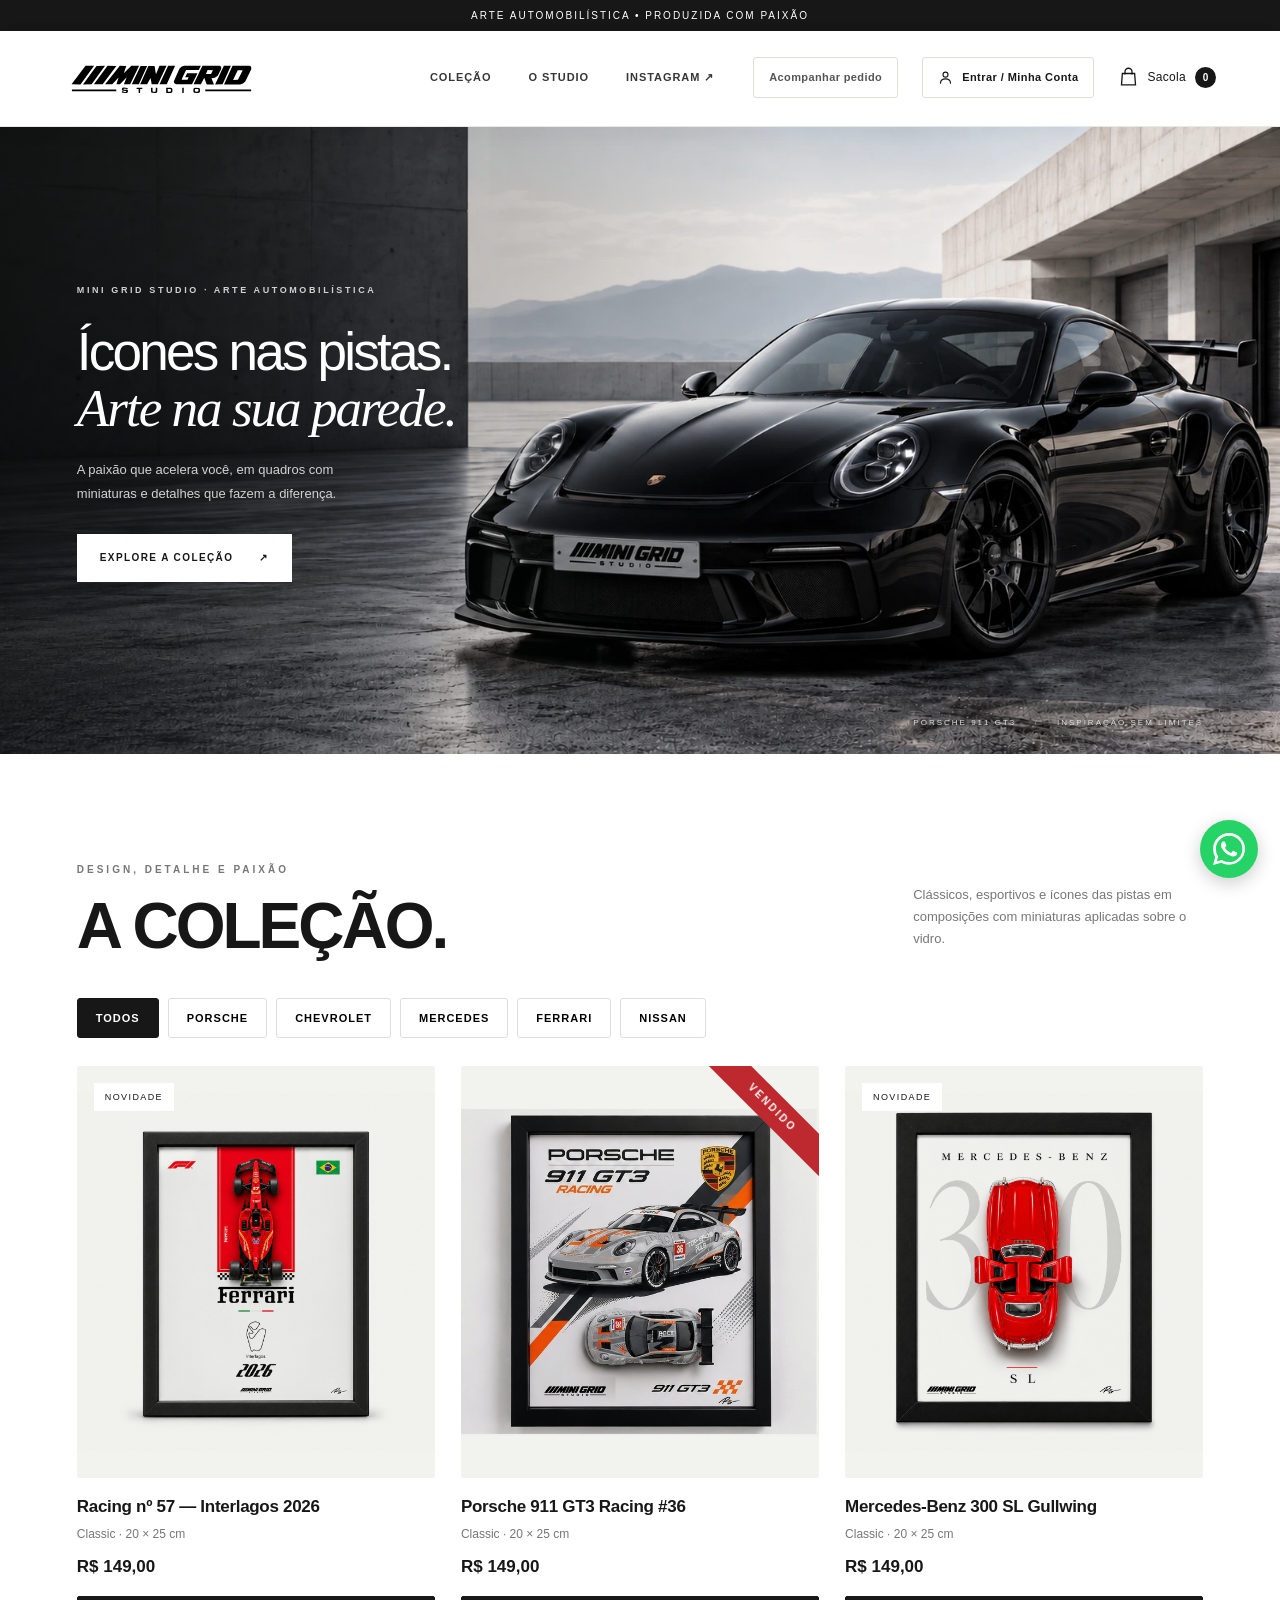
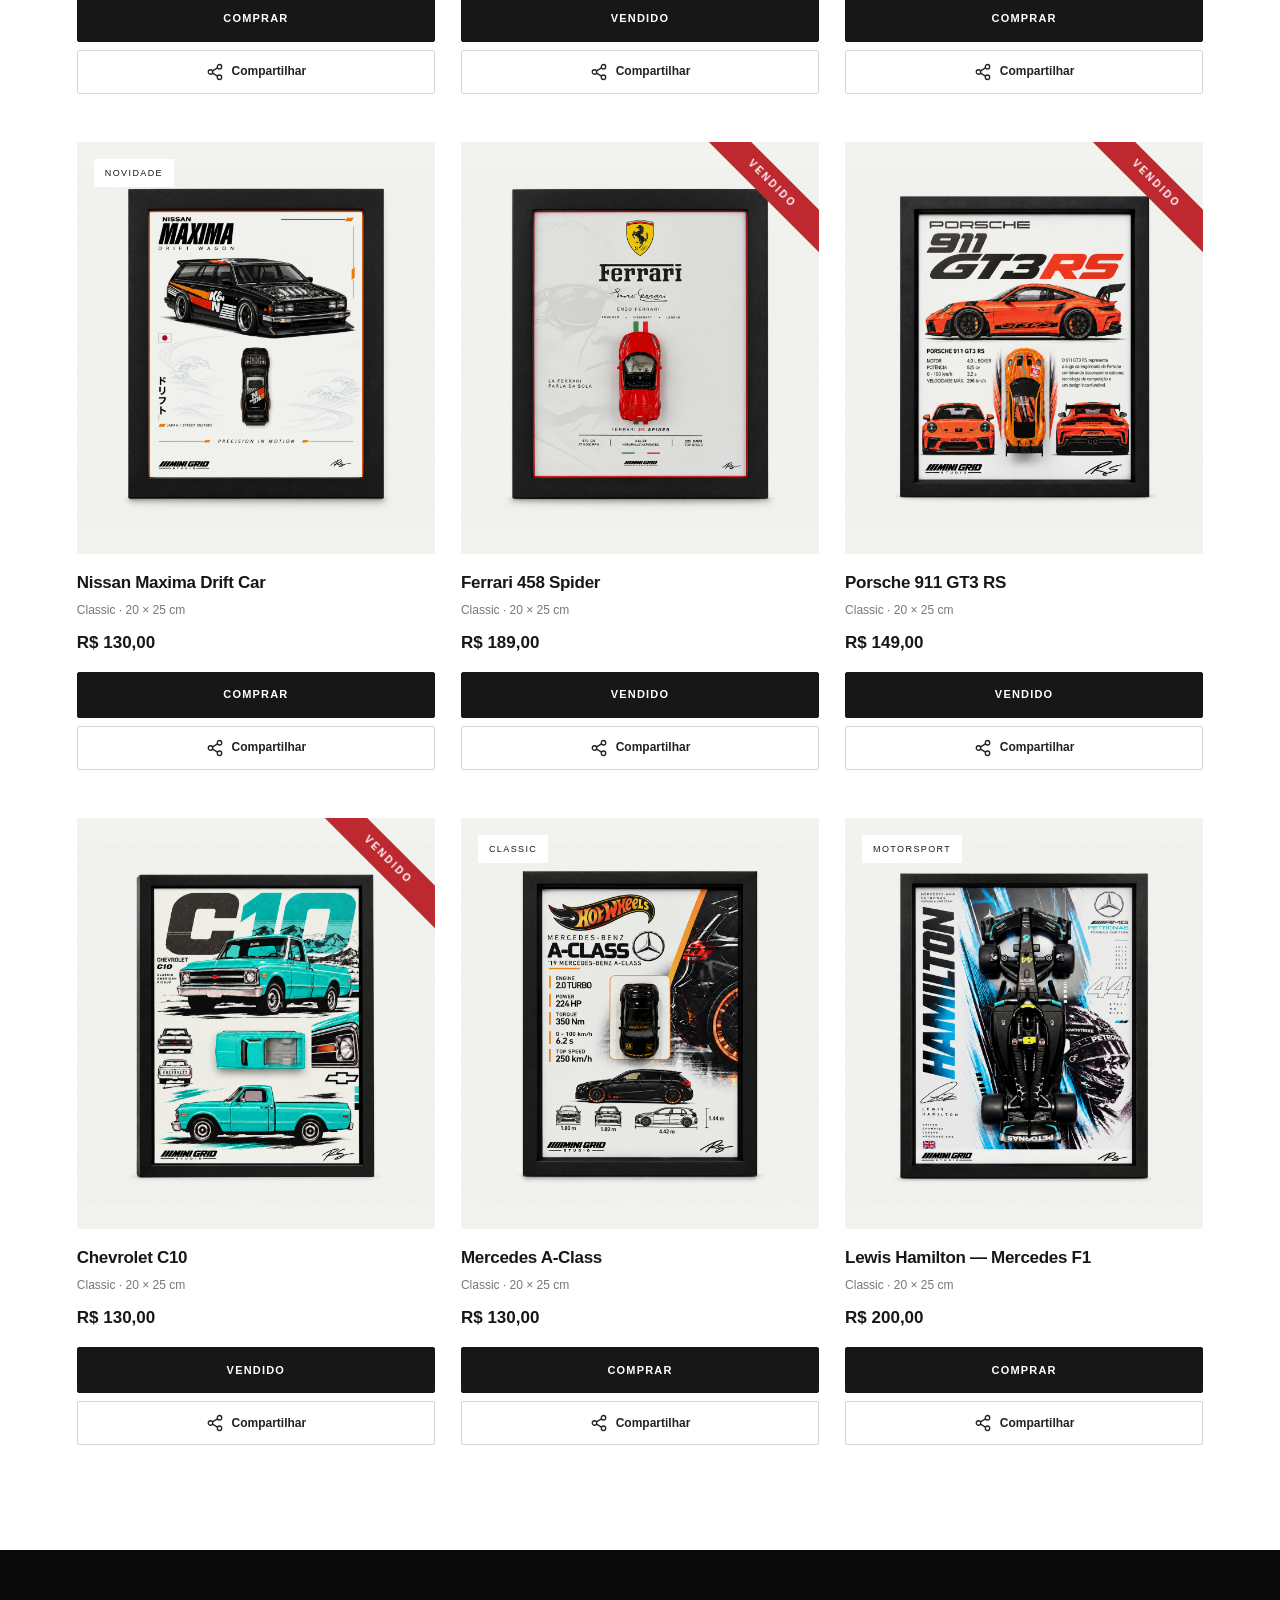
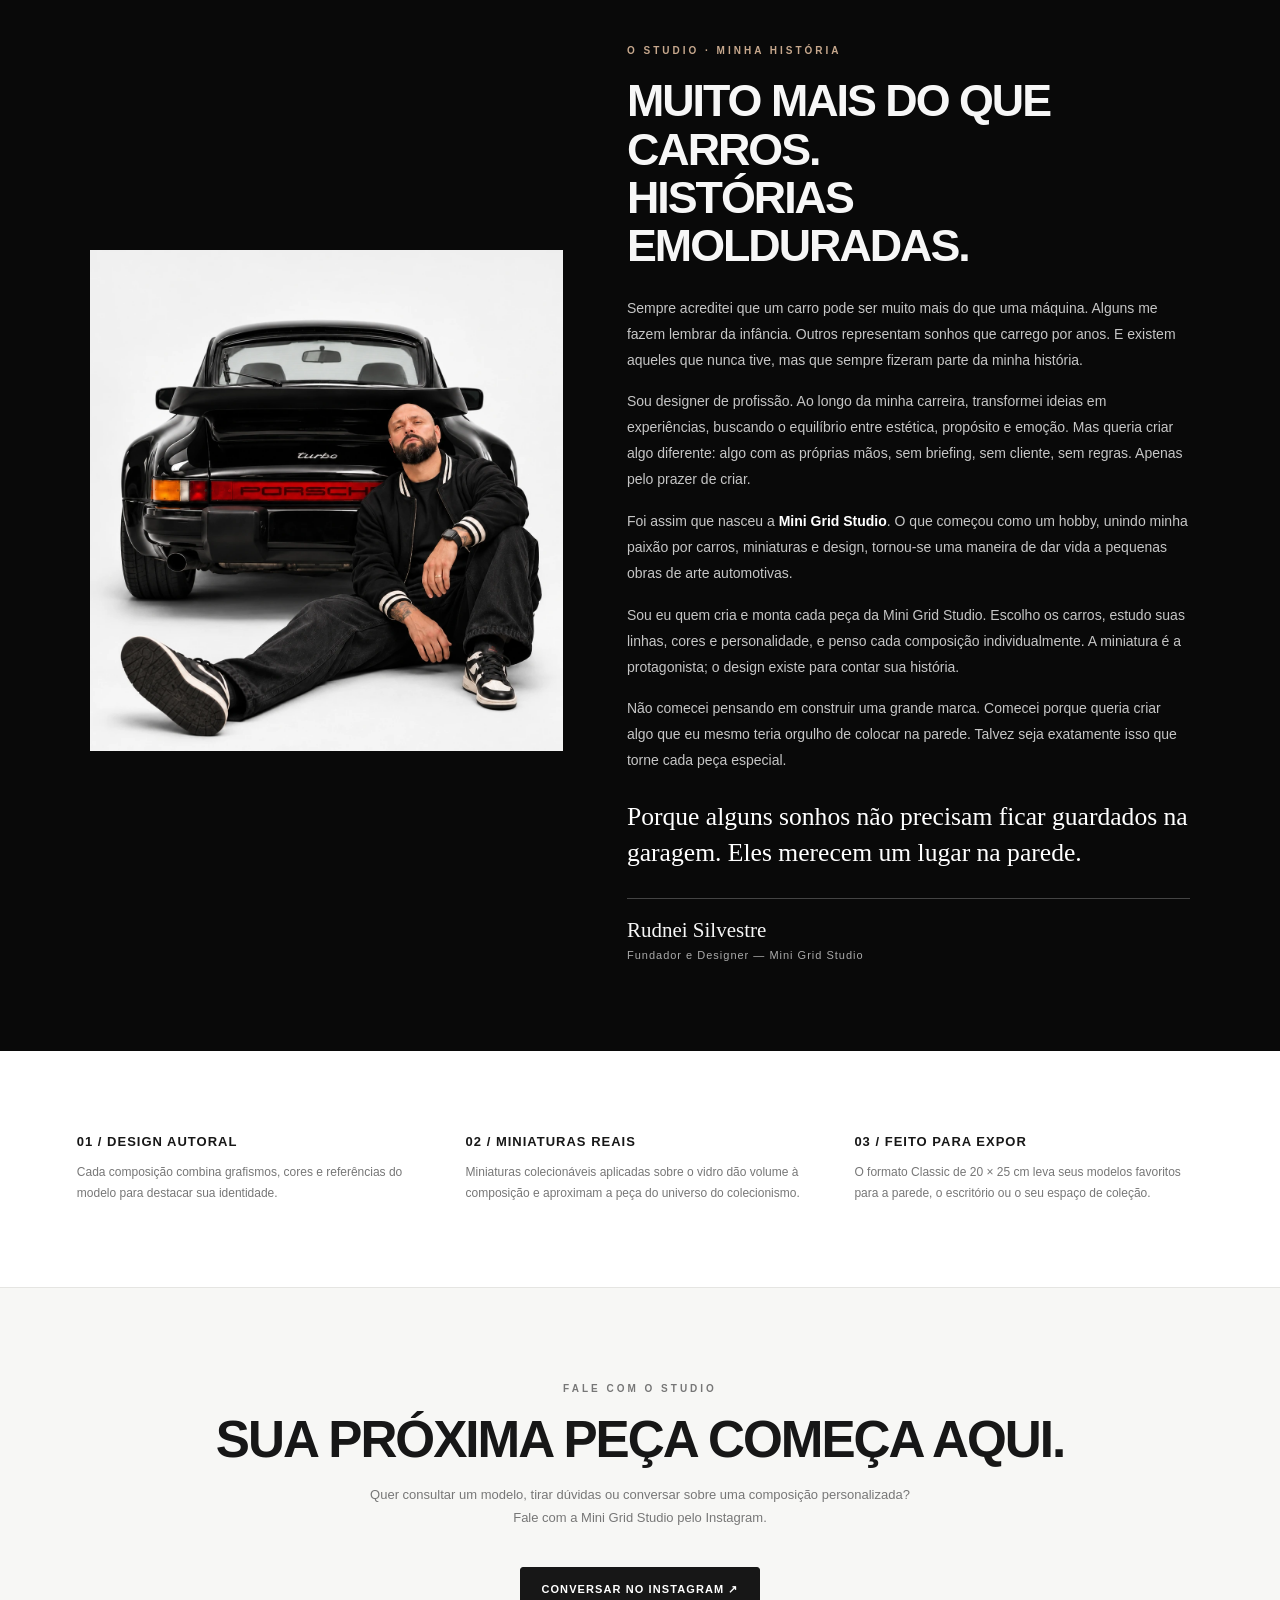
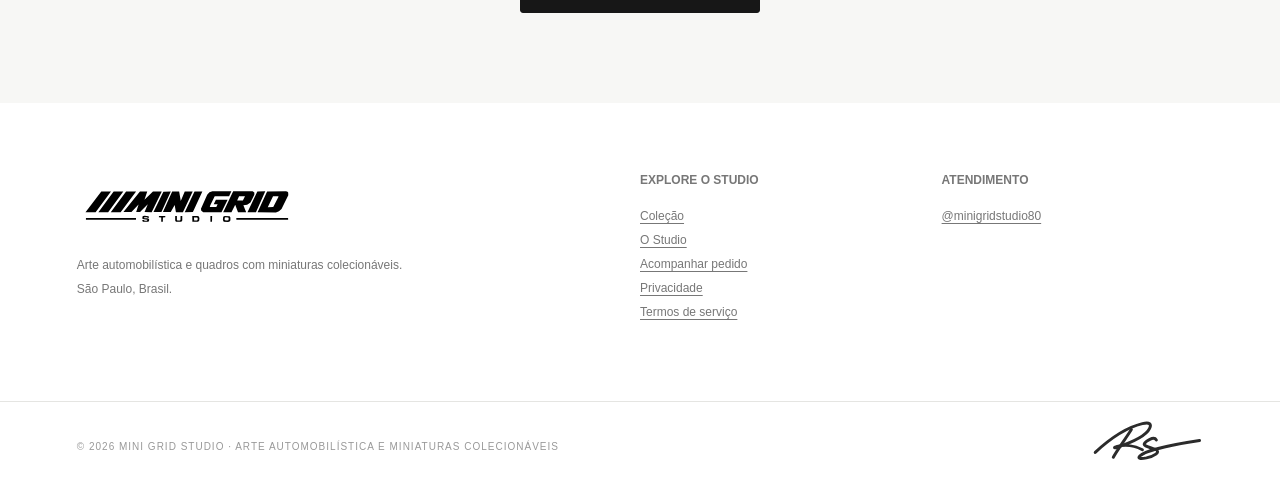
==== commit 1c749236: "Add per-product share links on catalog cards and product details" ====
--- a/index.html
+++ b/index.html
@@ -88,7 +88,7 @@
 .buy-now:disabled{background:#e5e5e2;color:#777;border-color:#e5e5e2;cursor:not-allowed}
 .product.sold .product-image:hover .art{transform:none}
 @media(prefers-reduced-motion:reduce){.product.sold .product-image>.approved-mockup,.product.sold .product-image>.art{transition:none}}
-</style><link rel="stylesheet" href="/assets/store-ui.css"><link rel="stylesheet" href="/assets/hero-motorsport.css"><script src="/assets/catalog.js"></script></head><body>
+</style><link rel="stylesheet" href="/assets/store-ui.css"><link rel="stylesheet" href="/assets/hero-motorsport.css"><script src="/assets/catalog.js"></script><style>.product-share{display:inline-flex;align-items:center;justify-content:center;gap:8px;min-height:44px;width:100%;margin:8px 0 0;padding:8px 12px;border:1px solid #d5d5d5;border-radius:2px;background:#fff;color:#222;font:600 12px/1.4 Arial,sans-serif;cursor:pointer;box-sizing:border-box}.product-share:hover{background:#f4f4f4;border-color:#777}.product-share:focus-visible{outline:2px solid #171717;outline-offset:3px}.product-share svg{flex-shrink:0}</style></head><body>
 <div class="top">ARTE AUTOMOBILÍSTICA • PRODUZIDA COM PAIXÃO</div><header class="header"><a href="/" class="logo" aria-label="Mini Grid Studio — início"><img src="assets/mini-grid-logo.svg" alt="Mini Grid Studio" class="official-logo" width="200" height="67"></a><nav class="main-nav" aria-label="Navegação principal"><a href="#colecao">Coleção</a><a href="#sobre">O Studio</a><a href="https://www.instagram.com/minigridstudio80/" target="_blank" rel="noopener">Instagram ↗</a></nav><div class="header-actions"><a class="tracking-link header-tracking" href="/acompanhar.html">Acompanhar pedido</a><a class="account-link" href="/minha-conta.html" aria-label="Entrar ou acessar Minha Conta"><svg viewBox="0 0 24 24" width="17" height="17" fill="none" stroke="currentColor" stroke-width="1.6" stroke-linecap="round" stroke-linejoin="round" aria-hidden="true"><circle cx="12" cy="8" r="3.5"/><path d="M5 20c0-4 3-6 7-6s7 2 7 6"/></svg><span>Entrar / Minha Conta</span></a><button class="iconbtn header-cart" id="cartOpen" aria-label="Abrir sacola"><svg viewBox="0 0 24 24" fill="none" aria-hidden="true"><path d="M5 8h14l1 13H4L5 8Z" stroke="currentColor" stroke-width="1.5"/><path d="M8 9V6a4 4 0 0 1 8 0v3" stroke="currentColor" stroke-width="1.5"/></svg><span class="cart-label">Sacola</span><span class="cart-badge" id="cartCount" aria-live="polite">0</span></button><button class="iconbtn menu-toggle" id="menuBtn" aria-label="Abrir menu" aria-controls="mobilemenu" aria-expanded="false"><span class="menu-lines" aria-hidden="true"><span></span><span></span></span><span>Menu</span></button></div><nav class="mobilemenu" id="mobilemenu" aria-label="Menu do celular" hidden><a href="#colecao">Explorar coleção <span aria-hidden="true">↗</span></a><a href="#sobre">Conheça o Studio <span aria-hidden="true">↗</span></a><a href="/minha-conta.html">Minha Conta <span aria-hidden="true">↗</span></a><a class="tracking-link" href="/acompanhar.html">Acompanhar meu pedido <span aria-hidden="true">↗</span></a><a href="https://www.instagram.com/minigridstudio80/" target="_blank" rel="noopener">Fale com o Studio <span aria-hidden="true">↗</span></a></nav></header>
 <main><section class="hero hero-motorsport" aria-labelledby="hero-title"><img class="hero-photo" src="/assets/porsche-gt3-hero.webp" alt="Porsche 911 GT3 preta com placa Mini Grid Studio em uma garagem de arquitetura contemporânea" fetchpriority="high" width="1984" height="793"><div class="hero-copy"><span class="eyebrow">MINI GRID STUDIO · ARTE AUTOMOBILÍSTICA</span><h1 id="hero-title">Ícones nas pistas.<br><em>Arte na sua&nbsp;parede.</em></h1><p>A paixão que acelera você, em quadros com miniaturas e detalhes que fazem a diferença.</p><a class="cta" href="#colecao">Explore a coleção <span aria-hidden="true">↗</span></a></div><span class="hero-caption">PORSCHE 911 GT3 <span aria-hidden="true">/</span> INSPIRAÇÃO SEM LIMITES</span></section>
 <section class="section" id="colecao"><div class="section-heading"><div><span class="eyebrow">DESIGN, DETALHE E PAIXÃO</span><h2>A COLEÇÃO.</h2></div><p>Clássicos, esportivos e ícones das pistas em composições com miniaturas aplicadas sobre o vidro.</p></div><div class="filters" id="filters"><button class="filter active" data-filter="all">TODOS</button><button class="filter" data-filter="porsche">PORSCHE</button><button class="filter" data-filter="chevrolet">CHEVROLET</button><button class="filter" data-filter="mercedes">MERCEDES</button><button class="filter" data-filter="ferrari">FERRARI</button><button class="filter" data-filter="nissan">NISSAN</button></div><div class="products" id="products"></div><p class="empty" id="empty">Nenhuma peça encontrada nessa categoria.</p></section>
@@ -114,7 +114,8 @@
 function art(p){if(p.image)return approvedMockup(p);const d=document.createElement('div');d.className='art';d.dataset.tone=p.tone;d.innerHTML='<div><div class="art-head">'+p.series+'</div><div class="art-sub">AUTOMOTIVE COLLECTION / 01</div><div class="art-line"></div></div><div class="art-car">'+car+'</div><div class="art-number">'+p.model.slice(0,3)+'</div><div class="art-foot"><span>'+p.model+'</span><span>MINI GRID STUDIO</span></div>';return d}
 
 function isSold(p){return catalog[p.id]?.sold===true}
-function render(filter='all'){const root=document.getElementById('products');root.innerHTML='';let items=products.filter(p=>filter==='all'||p.make===filter);document.getElementById('empty').style.display=items.length?'none':'block';items.forEach(p=>{let el=document.createElement('article');el.className='product'+(isSold(p)?' sold':'');let pic=document.createElement('div');pic.className='product-image';pic.tabIndex=isSold(p)?-1:0;if(!isSold(p))pic.setAttribute('role','button');pic.setAttribute('aria-label','Ver '+p.name);pic.append(art(p));pic.insertAdjacentHTML('beforeend','<span class="tag">'+p.tag+'</span>'+(p.image?'':'<span class="sample">IMAGEM ILUSTRATIVA</span>'));if(isSold(p))pic.insertAdjacentHTML('beforeend','<span class="sold-ribbon">VENDIDO</span>');pic.onclick=()=>{if(!isSold(p))openProduct(p)};pic.onkeydown=e=>{if(e.key==='Enter'&&!isSold(p))openProduct(p)};el.append(pic);let info=document.createElement('div');info.className='product-info';info.innerHTML='<div><h3>'+p.name+'</h3><p>'+p.size+'</p></div><strong>'+p.price+'</strong>';el.append(info);let b=document.createElement('button');b.className='details';b.disabled=isSold(p);b.textContent=isSold(p)?'VENDIDO':'COMPRAR';b.onclick=()=>openProduct(p);info.append(b);root.append(el)})}
+function shareProductButton(p){const b=document.createElement('button');b.type='button';b.className='product-share';b.setAttribute('aria-label','Compartilhar '+p.name);b.innerHTML='<svg width="18" height="18" viewBox="0 0 24 24" fill="none" stroke="currentColor" stroke-width="1.7" stroke-linecap="round" stroke-linejoin="round" aria-hidden="true"><circle cx="18" cy="5" r="3"/><circle cx="6" cy="12" r="3"/><circle cx="18" cy="19" r="3"/><path d="m8.7 10.5 6.6-4m-6.6 7 6.6 4"/></svg><span>Compartilhar</span>';b.onclick=async()=>{const url=new URL('/',location.origin);url.searchParams.set('produto',String(p.id));const link=url.href;try{if(navigator.share){try{await navigator.share({title:p.name+' | Mini Grid Studio',text:'Confira esta peça da Mini Grid Studio:',url:link});return}catch(e){if(e.name==='AbortError')return}}if(navigator.clipboard?.writeText){await navigator.clipboard.writeText(link);const label=b.querySelector('span');label.textContent='Link copiado!';setTimeout(()=>{label.textContent='Compartilhar'},2200);return}}catch(e){}window.prompt('Copie o link da peça:',link)};return b}
+function render(filter='all'){const root=document.getElementById('products');root.innerHTML='';let items=products.filter(p=>filter==='all'||p.make===filter);document.getElementById('empty').style.display=items.length?'none':'block';items.forEach(p=>{let el=document.createElement('article');el.className='product'+(isSold(p)?' sold':'');let pic=document.createElement('div');pic.className='product-image';pic.tabIndex=isSold(p)?-1:0;if(!isSold(p))pic.setAttribute('role','button');pic.setAttribute('aria-label','Ver '+p.name);pic.append(art(p));pic.insertAdjacentHTML('beforeend','<span class="tag">'+p.tag+'</span>'+(p.image?'':'<span class="sample">IMAGEM ILUSTRATIVA</span>'));if(isSold(p))pic.insertAdjacentHTML('beforeend','<span class="sold-ribbon">VENDIDO</span>');pic.onclick=()=>{if(!isSold(p))openProduct(p)};pic.onkeydown=e=>{if(e.key==='Enter'&&!isSold(p))openProduct(p)};el.append(pic);let info=document.createElement('div');info.className='product-info';info.innerHTML='<div><h3>'+p.name+'</h3><p>'+p.size+'</p></div><strong>'+p.price+'</strong>';el.append(info);let b=document.createElement('button');b.className='details';b.disabled=isSold(p);b.textContent=isSold(p)?'VENDIDO':'COMPRAR';b.onclick=()=>openProduct(p);info.append(b,shareProductButton(p));root.append(el)})}
 const productSpecifications={
 10:{dimensions:"13 × 4,5 cm (comprimento × largura)",color:"Vermelho com detalhes em preto, branco e amarelo",headline:"A emoção da chegada, emoldurada.",story:"O Racing nº 57 ganha uma composição com faixa vermelha, referências à Ferrari, bandeira do Brasil e circuito de Interlagos. A miniatura aplicada manualmente sobre o vidro traz volume à arte, com os pneus traseiros posicionados sobre a faixa quadriculada."},
 9:{scale:"Não informada",dimensions:"8 × 3 × 2 cm (comprimento × largura × altura)",color:"Prata com grafismos laranja e preto",headline:"O espírito racing na sua parede.",story:"O número 36, as faixas diagonais e as referências ao automobilismo compõem esta peça dedicada ao Porsche 911 GT3. A miniatura aplicada diretamente sobre o vidro traz profundidade à composição."},
@@ -128,8 +129,8 @@
 };
 function productDetails(p){const spec=productSpecifications[p.id]||{};const rows=[...(spec.dimensions?[["Dimensões da miniatura",spec.dimensions]]:[['Escala da miniatura',spec.scale]]),['Formato da arte',p.size],['Cor da miniatura',spec.color],['Quadro','Moldura preta'],['Frente','Vidro, com a miniatura aplicada sobre ele'],['Cenário','Impressão autoral criada para este modelo'],['Montagem','Aplicação manual da miniatura sobre o vidro'],['Preparação para envio','2 dias úteis']];return '<section class="product-specs" aria-label="Especificações do produto"><h3>Especificações</h3><p>Quadro físico com composição automobilística impressa e miniatura colecionável aplicada manualmente sobre o vidro.</p><dl class="spec-list">'+rows.map(([title,value])=>'<div class="spec-row"><dt>'+title+'</dt><dd>'+value+'</dd></div>').join('')+'</dl></section><section class="product-faq" aria-label="Dúvidas sobre a peça"><h3>Bom saber</h3><details><summary>O que há dentro da moldura?</summary><p>A composição combina uma impressão criada para o modelo e uma miniatura colecionável aplicada manualmente sobre o vidro. A miniatura fica do lado de fora, sobre a frente do quadro, e dá volume à peça. Você recebe um objeto físico com profundidade.</p></details><details><summary>Qual o tamanho e como fica pendurado?</summary><p>O formato desta peça é '+p.size+'. A moldura acrescenta medidas ao conjunto. Consulte as dimensões externas e o sistema de fixação antes da compra para escolher o local de exposição.</p></details><details><summary>Quando chegará?</summary><p>A preparação para envio leva 2 dias úteis. O tempo de transporte é adicional e varia conforme o CEP e a modalidade escolhida. Informe seu CEP na sacola para consultar o valor e as opções de entrega antes do pagamento. Nos modelos sob consulta, confirme disponibilidade e valor pelo Instagram.</p></details><details><summary>E se eu mudar de ideia?</summary><p>Fale com a Mini Grid Studio informando o número do pedido para solicitar atendimento. Consulte os <a href="/termos-de-servico.html" target="_blank" rel="noopener">termos de serviço</a> para conhecer as condições de compra, cancelamento, troca e devolução.</p></details></section><section class="product-story"><h3>'+spec.headline+'</h3><p>'+spec.story+'</p></section>'}
 
-function openProduct(p){
- if(isSold(p))return;
+function openProduct(p,allowSold=false){
+ if(isSold(p)&&!allowSold)return;
  const visual=document.getElementById('modalVisual');
  const photos=[{src:p.image,label:'Vista frontal'},{src:p.galleryAngle,label:'Vista lateral'},{src:p.galleryRoom,label:p.id===9?'No autódromo':'Em um ambiente'}];
  if(p.galleryDetail)photos.push({src:p.galleryDetail,label:'Detalhe da miniatura'});
@@ -148,12 +149,12 @@
  stage.onkeydown=e=>{if(e.key==='ArrowLeft'||e.key==='ArrowRight'){e.preventDefault();selectPhoto(current+(e.key==='ArrowRight'?1:-1))}};
  let touchStart=null;stage.addEventListener('touchstart',e=>{const t=e.changedTouches[0];touchStart={x:t.clientX,y:t.clientY}},{passive:true});stage.addEventListener('touchend',e=>{if(!touchStart)return;const t=e.changedTouches[0],dx=t.clientX-touchStart.x,dy=t.clientY-touchStart.y;if(Math.abs(dx)>45&&Math.abs(dx)>Math.abs(dy)*1.3)selectPhoto(current+(dx<0?1:-1));touchStart=null},{passive:true});
  selectPhoto(0);
-document.getElementById('modalInfo').innerHTML='<span class="eyebrow">MINI GRID STUDIO / '+p.make.toUpperCase()+'</span><h2>'+p.name+'</h2><p>'+p.size+'</p><p>'+p.description+'</p><div class="modal-price">'+p.price+'</div><button class="buy-now" id="addCart">ADICIONAR À SACOLA</button><a class="cta outline" target="_blank" rel="noopener" href="https://www.instagram.com/minigridstudio80/">DÚVIDAS? FALE NO INSTAGRAM ↗</a><p class="notice">Quadro com miniatura aplicada sobre o vidro. As cores podem variar conforme a tela. Confira o valor do produto e as opções de entrega antes de finalizar a compra.</p>'+productDetails(p);const purchaseButton=document.getElementById('addCart');const inquiryOnly=!p.real;purchaseButton.disabled=isSold(p);purchaseButton.textContent=isSold(p)?'VENDIDO':inquiryOnly?'CONSULTAR DISPONIBILIDADE':'ADICIONAR À SACOLA';purchaseButton.onclick=()=>{if(isSold(p))return;if(inquiryOnly){window.open('https://www.instagram.com/minigridstudio80/','_blank','noopener');return}addCart(p)};document.getElementById('overlay').classList.add('open');document.body.style.overflow='hidden'}
+document.getElementById('modalInfo').innerHTML='<span class="eyebrow">MINI GRID STUDIO / '+p.make.toUpperCase()+'</span><h2>'+p.name+'</h2><p>'+p.size+'</p><p>'+p.description+'</p><div class="modal-price">'+p.price+'</div><button class="buy-now" id="addCart">ADICIONAR À SACOLA</button><a class="cta outline" target="_blank" rel="noopener" href="https://www.instagram.com/minigridstudio80/">DÚVIDAS? FALE NO INSTAGRAM ↗</a><p class="notice">Quadro com miniatura aplicada sobre o vidro. As cores podem variar conforme a tela. Confira o valor do produto e as opções de entrega antes de finalizar a compra.</p>'+productDetails(p);const purchaseButton=document.getElementById('addCart');purchaseButton.after(shareProductButton(p));const inquiryOnly=!p.real;purchaseButton.disabled=isSold(p);purchaseButton.textContent=isSold(p)?'VENDIDO':inquiryOnly?'CONSULTAR DISPONIBILIDADE':'ADICIONAR À SACOLA';purchaseButton.onclick=()=>{if(isSold(p))return;if(inquiryOnly){window.open('https://www.instagram.com/minigridstudio80/','_blank','noopener');return}addCart(p)};document.getElementById('overlay').classList.add('open');document.body.style.overflow='hidden'}
 function closeProduct(){document.getElementById('overlay').classList.remove('open');document.body.style.overflow=''}
-document.getElementById('close').onclick=closeProduct;document.getElementById('overlay').onclick=e=>{if(e.target.id==='overlay')closeProduct()};document.addEventListener('keydown',e=>{if(e.key==='Escape'){closeProduct();document.getElementById('cartPanel').classList.remove('open')}});document.querySelectorAll('.filter').forEach(b=>b.onclick=()=>{document.querySelector('.filter.active').classList.remove('active');b.classList.add('active');render(b.dataset.filter)});const menuButton=document.getElementById('menuBtn'),mobileMenu=document.getElementById('mobilemenu');function setMenu(open){mobileMenu.hidden=!open;mobileMenu.classList.toggle('open',open);menuButton.classList.toggle('is-open',open);menuButton.setAttribute('aria-expanded',String(open));menuButton.setAttribute('aria-label',open?'Fechar menu':'Abrir menu')}menuButton.onclick=()=>setMenu(menuButton.getAttribute('aria-expanded')!=='true');document.querySelectorAll('#mobilemenu a').forEach(a=>a.addEventListener('click',()=>setMenu(false)));document.addEventListener('keydown',e=>{if(e.key==='Escape'&&menuButton.getAttribute('aria-expanded')==='true'){setMenu(false);menuButton.focus()}});matchMedia('(min-width:801px)').addEventListener('change',e=>{if(e.matches)setMenu(false)});const cart={};try{const saved=JSON.parse(sessionStorage.getItem('miniGridCart')||'{}');for(const [id,n] of Object.entries(saved)){if(Object.hasOwn(window.miniGridCatalog,id)&&Number.isInteger(n)&&n>0&&n<=10)cart[id]=n}}catch(e){};const brl=n=>n.toLocaleString('pt-BR',{style:'currency',currency:'BRL'});function addCart(p){if(isSold(p))return;cart[p.id]=Math.min(10,(cart[p.id]||0)+1);closeProduct();updateCart();document.getElementById('cartPanel').classList.add('open');document.getElementById('cartClose').focus()}function updateCart(){for(const id of Object.keys(cart)){if(catalog[id]?.sold)delete cart[id]}sessionStorage.setItem('miniGridCart',JSON.stringify(cart));sessionStorage.removeItem('miniGridCheckout');selectedShipping=null;const pay=document.getElementById('checkoutBtn');pay.disabled=true;pay.textContent='ESCOLHA O FRETE';const root=document.getElementById('cartItems');root.innerHTML='';let total=0,count=0;products.forEach(p=>{const n=cart[p.id]||0;if(!n)return;count+=n;const price=window.miniGridCatalog[p.id].price;total+=n*price;const item=document.createElement('div');item.className='cart-item';item.innerHTML='<div><h3>'+p.name+'</h3><p>'+p.size+'</p><div class="qty"><button aria-label="Diminuir quantidade">−</button><span>'+n+'</span><button aria-label="Aumentar quantidade">+</button></div></div><strong>'+brl(price*n)+'</strong>';const btns=item.querySelectorAll('button');btns[0].onclick=()=>{cart[p.id]--;updateCart()};btns[1].onclick=()=>{cart[p.id]=Math.min(10,cart[p.id]+1);updateCart()};root.append(item)});if(!count)root.innerHTML='<p class="cart-empty">Sua sacola está vazia.</p>';document.getElementById('cartCount').textContent=count;document.getElementById('cartSubtotal').textContent=brl(total);document.getElementById('orderTotal').textContent='A calcular';document.getElementById('shippingValue').textContent='A calcular';document.getElementById('shippingOptions').innerHTML=''}document.getElementById('cartOpen').onclick=()=>{updateCart();document.getElementById('cartPanel').classList.add('open');document.getElementById('cartClose').focus()};document.getElementById('cartClose').onclick=()=>document.getElementById('cartPanel').classList.remove('open');document.getElementById('cartPanel').onclick=e=>{if(e.target.id==='cartPanel')e.currentTarget.classList.remove('open')};document.getElementById("shippingCep").addEventListener("input",e=>{let v=e.target.value.replace(/\D/g,"").slice(0,8);e.target.value=v.length>5?v.slice(0,5)+"-"+v.slice(5):v;selectedShipping=null;document.getElementById("checkoutBtn").disabled=true;document.getElementById("shippingOptions").replaceChildren();document.getElementById("orderTotal").textContent="A calcular";document.getElementById("shippingValue").textContent="A calcular"});let selectedShipping=null;document.getElementById("shippingCalculate").onclick=async()=>{const cep=document.getElementById("shippingCep").value.replace(/\D/g,"");const m=document.getElementById("shippingMessage"),o=document.getElementById("shippingOptions");selectedShipping=null;document.getElementById("checkoutBtn").disabled=true;document.getElementById("checkoutBtn").textContent="ESCOLHA O FRETE";o.innerHTML="";document.getElementById("shippingValue").textContent="A calcular";document.getElementById("orderTotal").textContent="A calcular";if(cep.length!==8){m.classList.add("error");m.textContent="Informe um CEP válido com 8 números.";return}m.classList.remove("error");m.textContent="Consultando transportadoras...";const b=document.getElementById("shippingCalculate");b.disabled=true;try{const response=await fetch("/api/shipping",{method:"POST",headers:{"Content-Type":"application/json"},body:JSON.stringify({cep,items:Object.entries(cart).filter(([id,n])=>n>0).map(([id,n])=>({id:Number(id),quantity:n}))})});const data=await response.json();if(!response.ok)throw Error(data.error||"Não foi possível consultar o frete");if(cep!==document.getElementById("shippingCep").value.replace(/\D/g,""))throw Error("CEP alterado. Calcule o frete novamente.");if(!data.quotes?.length){m.textContent="Nenhuma opção de frete disponível para este CEP.";return}m.textContent="Escolha uma das opções de entrega:";(()=>{const quotes=data.quotes.filter(q=>Number.isFinite(q.price)&&Number.isFinite(q.days)&&q.price>=0&&q.days>=0);const cheapest=[...quotes].sort((a,b)=>a.price-b.price||a.days-b.days)[0];const express=[...quotes].filter(q=>/sedex/i.test(q.name)&&/correios/i.test(q.company)).sort((a,b)=>a.price-b.price)[0];const fastest=[...quotes].sort((a,b)=>a.days-b.days||a.price-b.price)[0];const picked=[];if(cheapest)picked.push({...cheapest,tag:"Mais econômico"});if(express&&!picked.some(p=>p.id===express.id))picked.push({...express,tag:"SEDEX"});if(fastest&&!picked.some(p=>p.id===fastest.id)&&picked.length<3)picked.push({...fastest,tag:"Mais rápido"});const alternative=[...quotes].filter(q=>!picked.some(p=>p.id===q.id)).sort((a,b)=>a.price-b.price||a.days-b.days)[0];if(alternative&&picked.length<3)picked.push({...alternative,tag:"Outra opção"});picked.forEach(q=>{const label=document.createElement("label");label.style.cssText="display:flex;gap:10px;align-items:center;padding:12px 0;border-bottom:1px solid #eee;font-size:12px;cursor:pointer";const radio=document.createElement("input");radio.type="radio";radio.name="shippingOption";const title=document.createElement("span");title.style.flex="1";title.textContent=q.tag+" · "+q.company+" · "+q.name+" · "+q.days+" dias úteis de transporte + 2 dias úteis de preparação";const price=document.createElement("strong");price.textContent=brl(q.price);label.append(radio,title,price);o.append(label);radio.onchange=()=>{selectedShipping={...q,cep};document.getElementById("checkoutBtn").disabled=false;document.getElementById("checkoutBtn").textContent="FINALIZAR COMPRA";document.getElementById("shippingValue").textContent=brl(q.price);let total=0;products.forEach(p=>{total+=(cart[p.id]||0)*window.miniGridCatalog[p.id].price});document.getElementById("orderTotal").textContent=brl(total+q.price)}})})()}catch(err){m.classList.add("error");m.textContent=err.message}finally{b.disabled=false}};document.getElementById("checkoutBtn").onclick=()=>{if(!selectedShipping)return;const cep=document.getElementById("shippingCep").value.replace(/\D/g,"");if(cep!==selectedShipping.cep){selectedShipping=null;document.getElementById("checkoutBtn").disabled=true;document.getElementById("shippingMessage").textContent="CEP alterado. Calcule o frete novamente.";return}const items=Object.entries(cart).filter(([id,n])=>n>0).map(([id,n])=>({id:Number(id),quantity:n}));if(!items.length)return;sessionStorage.setItem('miniGridCheckout',JSON.stringify({cep,shippingId:selectedShipping.id,items}));location.href='/checkout.html'};try{const saved=Object.keys(cart).length?null:JSON.parse(sessionStorage.getItem('miniGridCheckout')||'null');if(saved?.items?.length){for(const item of saved.items){if(Object.hasOwn(window.miniGridCatalog,Number(item.id))&&Number.isInteger(item.quantity)&&item.quantity>0&&item.quantity<=10)cart[item.id]=item.quantity}if(/^\d{8}$/.test(String(saved.cep||'')))document.getElementById('shippingCep').value=saved.cep}}catch(e){}updateCart();render();const requestedProduct=products.find(p=>String(p.id)===new URLSearchParams(location.search).get('produto'));if(requestedProduct)openProduct(requestedProduct);if(new URLSearchParams(location.search).get('sacola')==='1'){document.getElementById('cartPanel').classList.add('open');document.getElementById('cartClose').focus();}
+document.getElementById('close').onclick=closeProduct;document.getElementById('overlay').onclick=e=>{if(e.target.id==='overlay')closeProduct()};document.addEventListener('keydown',e=>{if(e.key==='Escape'){closeProduct();document.getElementById('cartPanel').classList.remove('open')}});document.querySelectorAll('.filter').forEach(b=>b.onclick=()=>{document.querySelector('.filter.active').classList.remove('active');b.classList.add('active');render(b.dataset.filter)});const menuButton=document.getElementById('menuBtn'),mobileMenu=document.getElementById('mobilemenu');function setMenu(open){mobileMenu.hidden=!open;mobileMenu.classList.toggle('open',open);menuButton.classList.toggle('is-open',open);menuButton.setAttribute('aria-expanded',String(open));menuButton.setAttribute('aria-label',open?'Fechar menu':'Abrir menu')}menuButton.onclick=()=>setMenu(menuButton.getAttribute('aria-expanded')!=='true');document.querySelectorAll('#mobilemenu a').forEach(a=>a.addEventListener('click',()=>setMenu(false)));document.addEventListener('keydown',e=>{if(e.key==='Escape'&&menuButton.getAttribute('aria-expanded')==='true'){setMenu(false);menuButton.focus()}});matchMedia('(min-width:801px)').addEventListener('change',e=>{if(e.matches)setMenu(false)});const cart={};try{const saved=JSON.parse(sessionStorage.getItem('miniGridCart')||'{}');for(const [id,n] of Object.entries(saved)){if(Object.hasOwn(window.miniGridCatalog,id)&&Number.isInteger(n)&&n>0&&n<=10)cart[id]=n}}catch(e){};const brl=n=>n.toLocaleString('pt-BR',{style:'currency',currency:'BRL'});function addCart(p){if(isSold(p))return;cart[p.id]=Math.min(10,(cart[p.id]||0)+1);closeProduct();updateCart();document.getElementById('cartPanel').classList.add('open');document.getElementById('cartClose').focus()}function updateCart(){for(const id of Object.keys(cart)){if(catalog[id]?.sold)delete cart[id]}sessionStorage.setItem('miniGridCart',JSON.stringify(cart));sessionStorage.removeItem('miniGridCheckout');selectedShipping=null;const pay=document.getElementById('checkoutBtn');pay.disabled=true;pay.textContent='ESCOLHA O FRETE';const root=document.getElementById('cartItems');root.innerHTML='';let total=0,count=0;products.forEach(p=>{const n=cart[p.id]||0;if(!n)return;count+=n;const price=window.miniGridCatalog[p.id].price;total+=n*price;const item=document.createElement('div');item.className='cart-item';item.innerHTML='<div><h3>'+p.name+'</h3><p>'+p.size+'</p><div class="qty"><button aria-label="Diminuir quantidade">−</button><span>'+n+'</span><button aria-label="Aumentar quantidade">+</button></div></div><strong>'+brl(price*n)+'</strong>';const btns=item.querySelectorAll('button');btns[0].onclick=()=>{cart[p.id]--;updateCart()};btns[1].onclick=()=>{cart[p.id]=Math.min(10,cart[p.id]+1);updateCart()};root.append(item)});if(!count)root.innerHTML='<p class="cart-empty">Sua sacola está vazia.</p>';document.getElementById('cartCount').textContent=count;document.getElementById('cartSubtotal').textContent=brl(total);document.getElementById('orderTotal').textContent='A calcular';document.getElementById('shippingValue').textContent='A calcular';document.getElementById('shippingOptions').innerHTML=''}document.getElementById('cartOpen').onclick=()=>{updateCart();document.getElementById('cartPanel').classList.add('open');document.getElementById('cartClose').focus()};document.getElementById('cartClose').onclick=()=>document.getElementById('cartPanel').classList.remove('open');document.getElementById('cartPanel').onclick=e=>{if(e.target.id==='cartPanel')e.currentTarget.classList.remove('open')};document.getElementById("shippingCep").addEventListener("input",e=>{let v=e.target.value.replace(/\D/g,"").slice(0,8);e.target.value=v.length>5?v.slice(0,5)+"-"+v.slice(5):v;selectedShipping=null;document.getElementById("checkoutBtn").disabled=true;document.getElementById("shippingOptions").replaceChildren();document.getElementById("orderTotal").textContent="A calcular";document.getElementById("shippingValue").textContent="A calcular"});let selectedShipping=null;document.getElementById("shippingCalculate").onclick=async()=>{const cep=document.getElementById("shippingCep").value.replace(/\D/g,"");const m=document.getElementById("shippingMessage"),o=document.getElementById("shippingOptions");selectedShipping=null;document.getElementById("checkoutBtn").disabled=true;document.getElementById("checkoutBtn").textContent="ESCOLHA O FRETE";o.innerHTML="";document.getElementById("shippingValue").textContent="A calcular";document.getElementById("orderTotal").textContent="A calcular";if(cep.length!==8){m.classList.add("error");m.textContent="Informe um CEP válido com 8 números.";return}m.classList.remove("error");m.textContent="Consultando transportadoras...";const b=document.getElementById("shippingCalculate");b.disabled=true;try{const response=await fetch("/api/shipping",{method:"POST",headers:{"Content-Type":"application/json"},body:JSON.stringify({cep,items:Object.entries(cart).filter(([id,n])=>n>0).map(([id,n])=>({id:Number(id),quantity:n}))})});const data=await response.json();if(!response.ok)throw Error(data.error||"Não foi possível consultar o frete");if(cep!==document.getElementById("shippingCep").value.replace(/\D/g,""))throw Error("CEP alterado. Calcule o frete novamente.");if(!data.quotes?.length){m.textContent="Nenhuma opção de frete disponível para este CEP.";return}m.textContent="Escolha uma das opções de entrega:";(()=>{const quotes=data.quotes.filter(q=>Number.isFinite(q.price)&&Number.isFinite(q.days)&&q.price>=0&&q.days>=0);const cheapest=[...quotes].sort((a,b)=>a.price-b.price||a.days-b.days)[0];const express=[...quotes].filter(q=>/sedex/i.test(q.name)&&/correios/i.test(q.company)).sort((a,b)=>a.price-b.price)[0];const fastest=[...quotes].sort((a,b)=>a.days-b.days||a.price-b.price)[0];const picked=[];if(cheapest)picked.push({...cheapest,tag:"Mais econômico"});if(express&&!picked.some(p=>p.id===express.id))picked.push({...express,tag:"SEDEX"});if(fastest&&!picked.some(p=>p.id===fastest.id)&&picked.length<3)picked.push({...fastest,tag:"Mais rápido"});const alternative=[...quotes].filter(q=>!picked.some(p=>p.id===q.id)).sort((a,b)=>a.price-b.price||a.days-b.days)[0];if(alternative&&picked.length<3)picked.push({...alternative,tag:"Outra opção"});picked.forEach(q=>{const label=document.createElement("label");label.style.cssText="display:flex;gap:10px;align-items:center;padding:12px 0;border-bottom:1px solid #eee;font-size:12px;cursor:pointer";const radio=document.createElement("input");radio.type="radio";radio.name="shippingOption";const title=document.createElement("span");title.style.flex="1";title.textContent=q.tag+" · "+q.company+" · "+q.name+" · "+q.days+" dias úteis de transporte + 2 dias úteis de preparação";const price=document.createElement("strong");price.textContent=brl(q.price);label.append(radio,title,price);o.append(label);radio.onchange=()=>{selectedShipping={...q,cep};document.getElementById("checkoutBtn").disabled=false;document.getElementById("checkoutBtn").textContent="FINALIZAR COMPRA";document.getElementById("shippingValue").textContent=brl(q.price);let total=0;products.forEach(p=>{total+=(cart[p.id]||0)*window.miniGridCatalog[p.id].price});document.getElementById("orderTotal").textContent=brl(total+q.price)}})})()}catch(err){m.classList.add("error");m.textContent=err.message}finally{b.disabled=false}};document.getElementById("checkoutBtn").onclick=()=>{if(!selectedShipping)return;const cep=document.getElementById("shippingCep").value.replace(/\D/g,"");if(cep!==selectedShipping.cep){selectedShipping=null;document.getElementById("checkoutBtn").disabled=true;document.getElementById("shippingMessage").textContent="CEP alterado. Calcule o frete novamente.";return}const items=Object.entries(cart).filter(([id,n])=>n>0).map(([id,n])=>({id:Number(id),quantity:n}));if(!items.length)return;sessionStorage.setItem('miniGridCheckout',JSON.stringify({cep,shippingId:selectedShipping.id,items}));location.href='/checkout.html'};try{const saved=Object.keys(cart).length?null:JSON.parse(sessionStorage.getItem('miniGridCheckout')||'null');if(saved?.items?.length){for(const item of saved.items){if(Object.hasOwn(window.miniGridCatalog,Number(item.id))&&Number.isInteger(item.quantity)&&item.quantity>0&&item.quantity<=10)cart[item.id]=item.quantity}if(/^\d{8}$/.test(String(saved.cep||'')))document.getElementById('shippingCep').value=saved.cep}}catch(e){}updateCart();render();const requestedProduct=products.find(p=>String(p.id)===new URLSearchParams(location.search).get('produto'));if(requestedProduct)openProduct(requestedProduct,true);if(new URLSearchParams(location.search).get('sacola')==='1'){document.getElementById('cartPanel').classList.add('open');document.getElementById('cartClose').focus();}
 
 function syncProductFilters(){const root=document.querySelector('.filters');if(!root)return;for(const p of products){if([...root.querySelectorAll('.filter')].some(b=>b.dataset.filter===p.make))continue;const b=document.createElement('button');b.className='filter';b.dataset.filter=p.make;b.textContent=p.make.toUpperCase();b.onclick=()=>{root.querySelector('.active')?.classList.remove('active');b.classList.add('active');render(p.make)};root.append(b)}}
-window.miniGridCatalogReady.then(items=>{window.mgCatalogSnapshot=JSON.stringify(items);products.splice(0,products.length,...items.map(p=>({...p,price:brl(p.price)})));for(const p of items)productSpecifications[p.id]=p.spec||{};syncProductFilters();updateCart();render(document.querySelector('.filter.active')?.dataset.filter||'all');const requested=products.find(p=>String(p.id)===new URLSearchParams(location.search).get('produto'));if(requested)openProduct(requested)}).catch(()=>{});
+window.miniGridCatalogReady.then(items=>{window.mgCatalogSnapshot=JSON.stringify(items);products.splice(0,products.length,...items.map(p=>({...p,price:brl(p.price)})));for(const p of items)productSpecifications[p.id]=p.spec||{};syncProductFilters();updateCart();render(document.querySelector('.filter.active')?.dataset.filter||'all');const requested=products.find(p=>String(p.id)===new URLSearchParams(location.search).get('produto'));if(requested)openProduct(requested,true)}).catch(()=>{});
 setInterval(async()=>{if(document.hidden)return;try{const r=await fetch('/api/shipping?catalog=1',{cache:'no-store'});if(!r.ok)return;const d=await r.json();if(JSON.stringify(d.products)===window.mgCatalogSnapshot)return;window.mgCatalogSnapshot=JSON.stringify(d.products);for(const id of Object.keys(catalog))delete catalog[id];for(const p of d.products)catalog[p.id]=p;products.splice(0,products.length,...d.products.map(p=>({...p,price:brl(p.price)})));for(const p of d.products)productSpecifications[p.id]=p.spec||{};closeProduct();syncProductFilters();updateCart();render(document.querySelector('.filter.active')?.dataset.filter||'all')}catch(e){}},30000);
 </script><script>(async()=>{const p=new URLSearchParams(location.search);if(p.get('payment')!=='success'||!p.get('payment_id')||!p.get('external_reference'))return;try{const r=await fetch('/api/reconcile-payment',{method:'POST',headers:{'Content-Type':'application/json'},body:JSON.stringify({payment_id:p.get('payment_id'),external_reference:p.get('external_reference')})});const d=await r.json();if(r.ok&&d.status==='approved'){console.info('Pedido confirmado pelo servidor');}else{console.warn('Confirmação de pagamento pendente',d.error||d.status);}}catch(e){console.warn('Confirmação de pagamento indisponível');}})();</script><script>(()=>{const token=localStorage.getItem('miniGridTrackingToken');document.querySelectorAll('.tracking-link').forEach(link=>{link.href='/acompanhar.html'+(token?'?token='+encodeURIComponent(token):'')});const a=document.querySelector('.tracking-link');if(new URLSearchParams(location.search).get('payment')==='success'&&token){const notice=document.createElement('div');notice.style.cssText='padding:16px;text-align:center;background:#eaf5ec;color:#14532d';const link=document.createElement('a');link.href=a.href;link.textContent='Consulte a confirmação do pagamento e acompanhe seu pedido.';link.style.textDecoration='underline';notice.appendChild(link);document.body.insertBefore(notice,document.body.firstChild.nextSibling);}})();</script>
 <!-- Mini Grid Studio WhatsApp floating contact -->
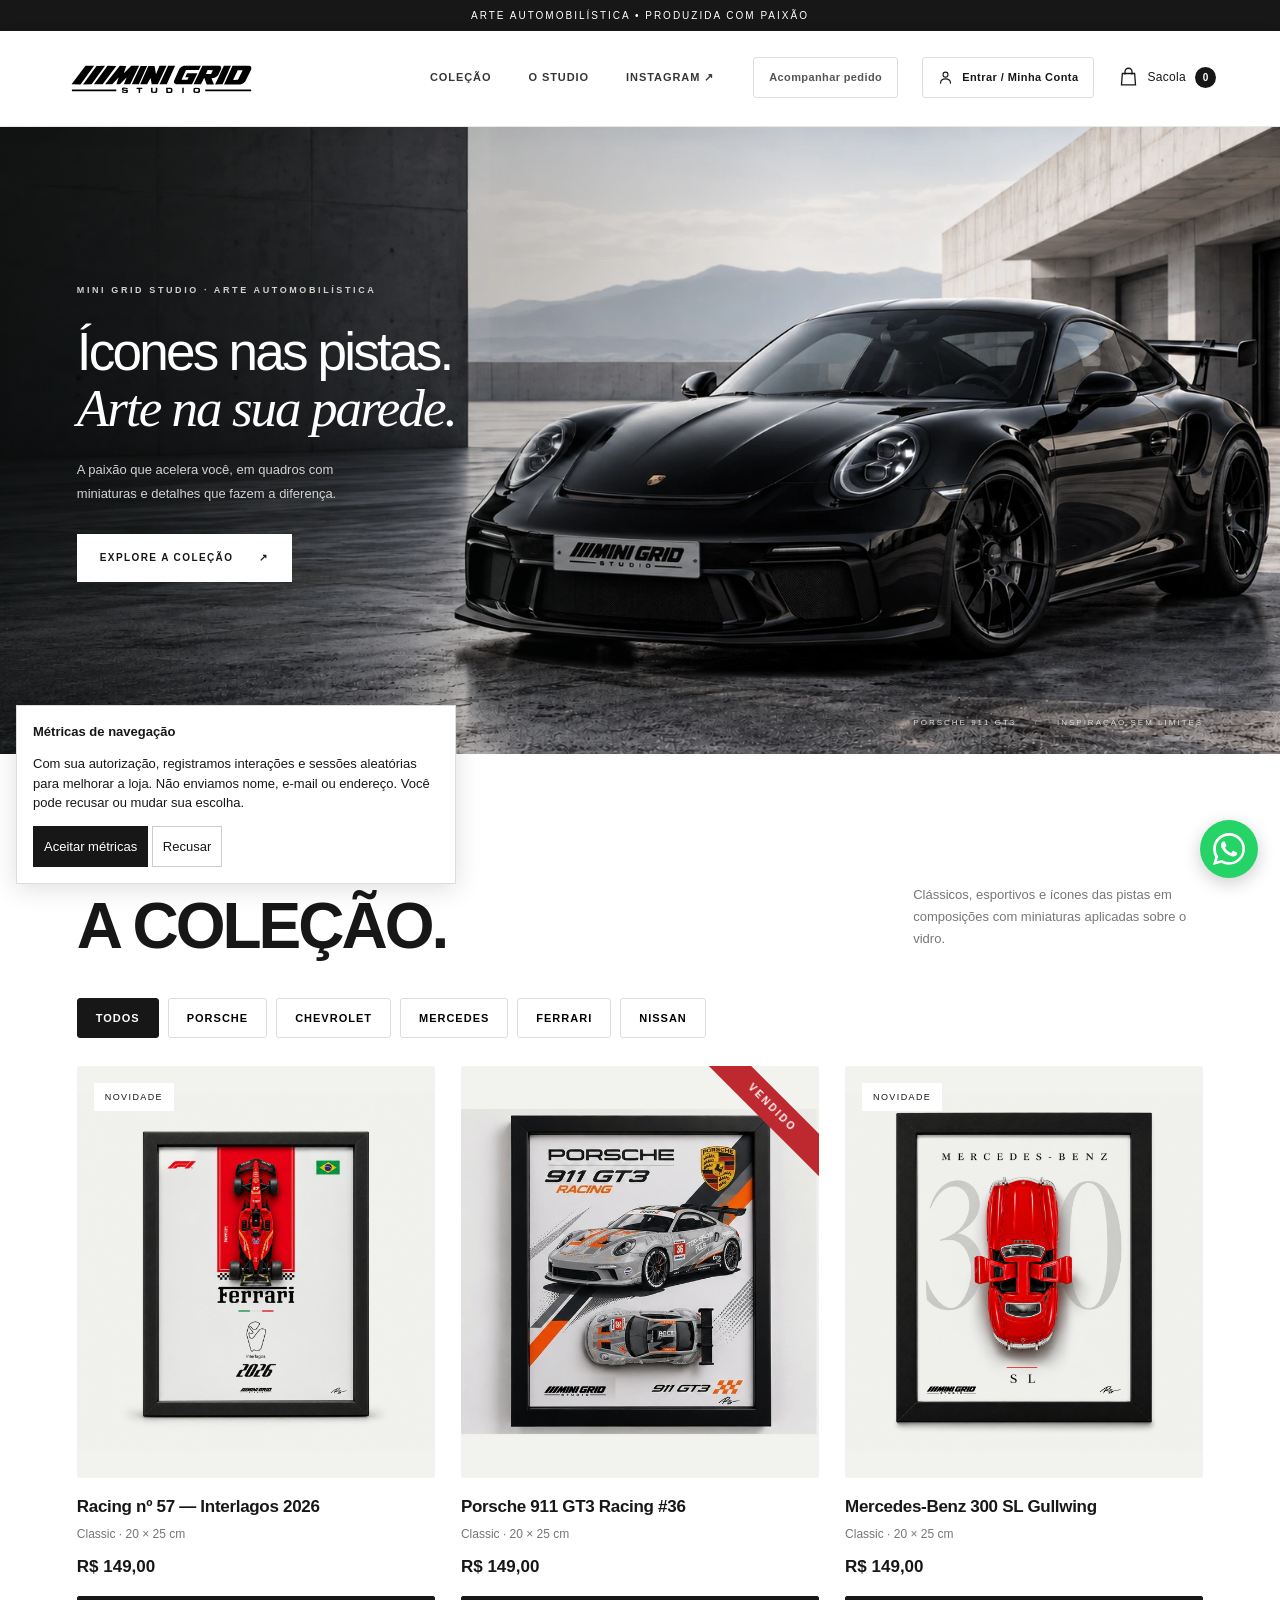
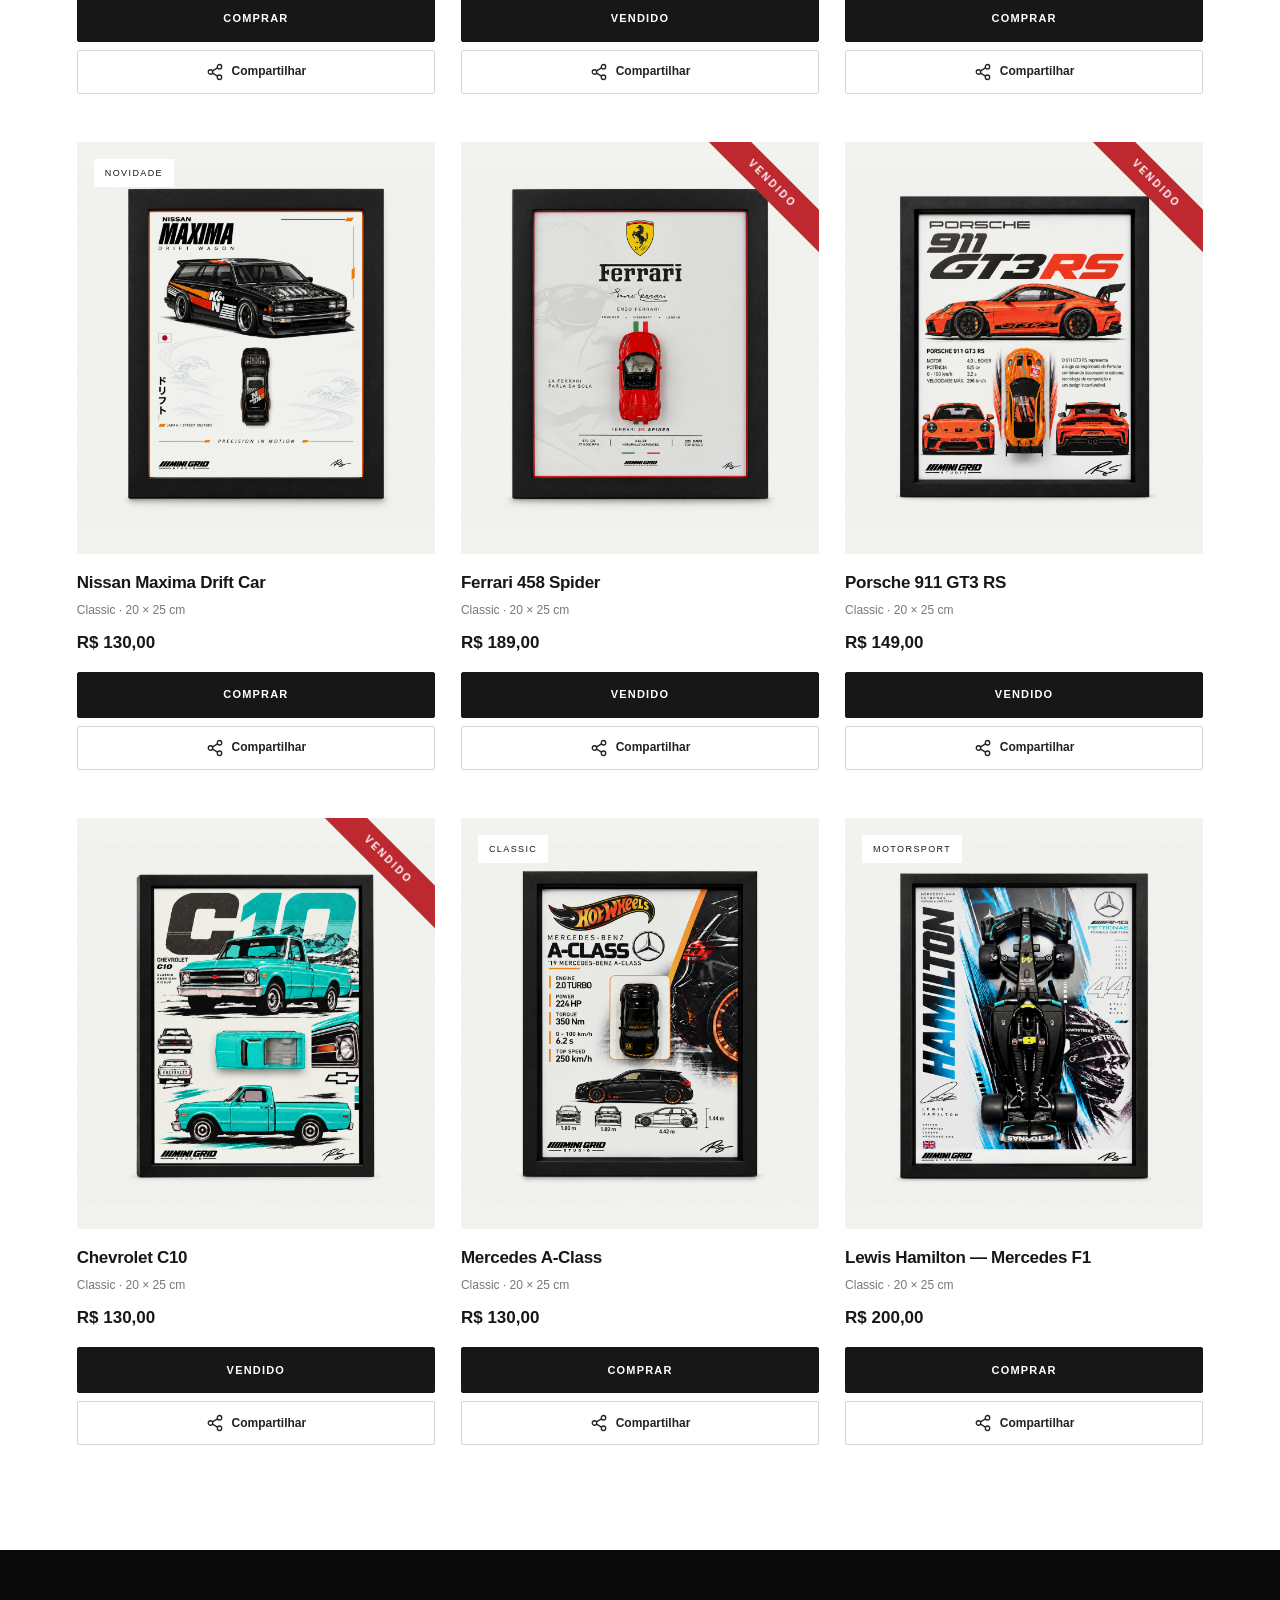
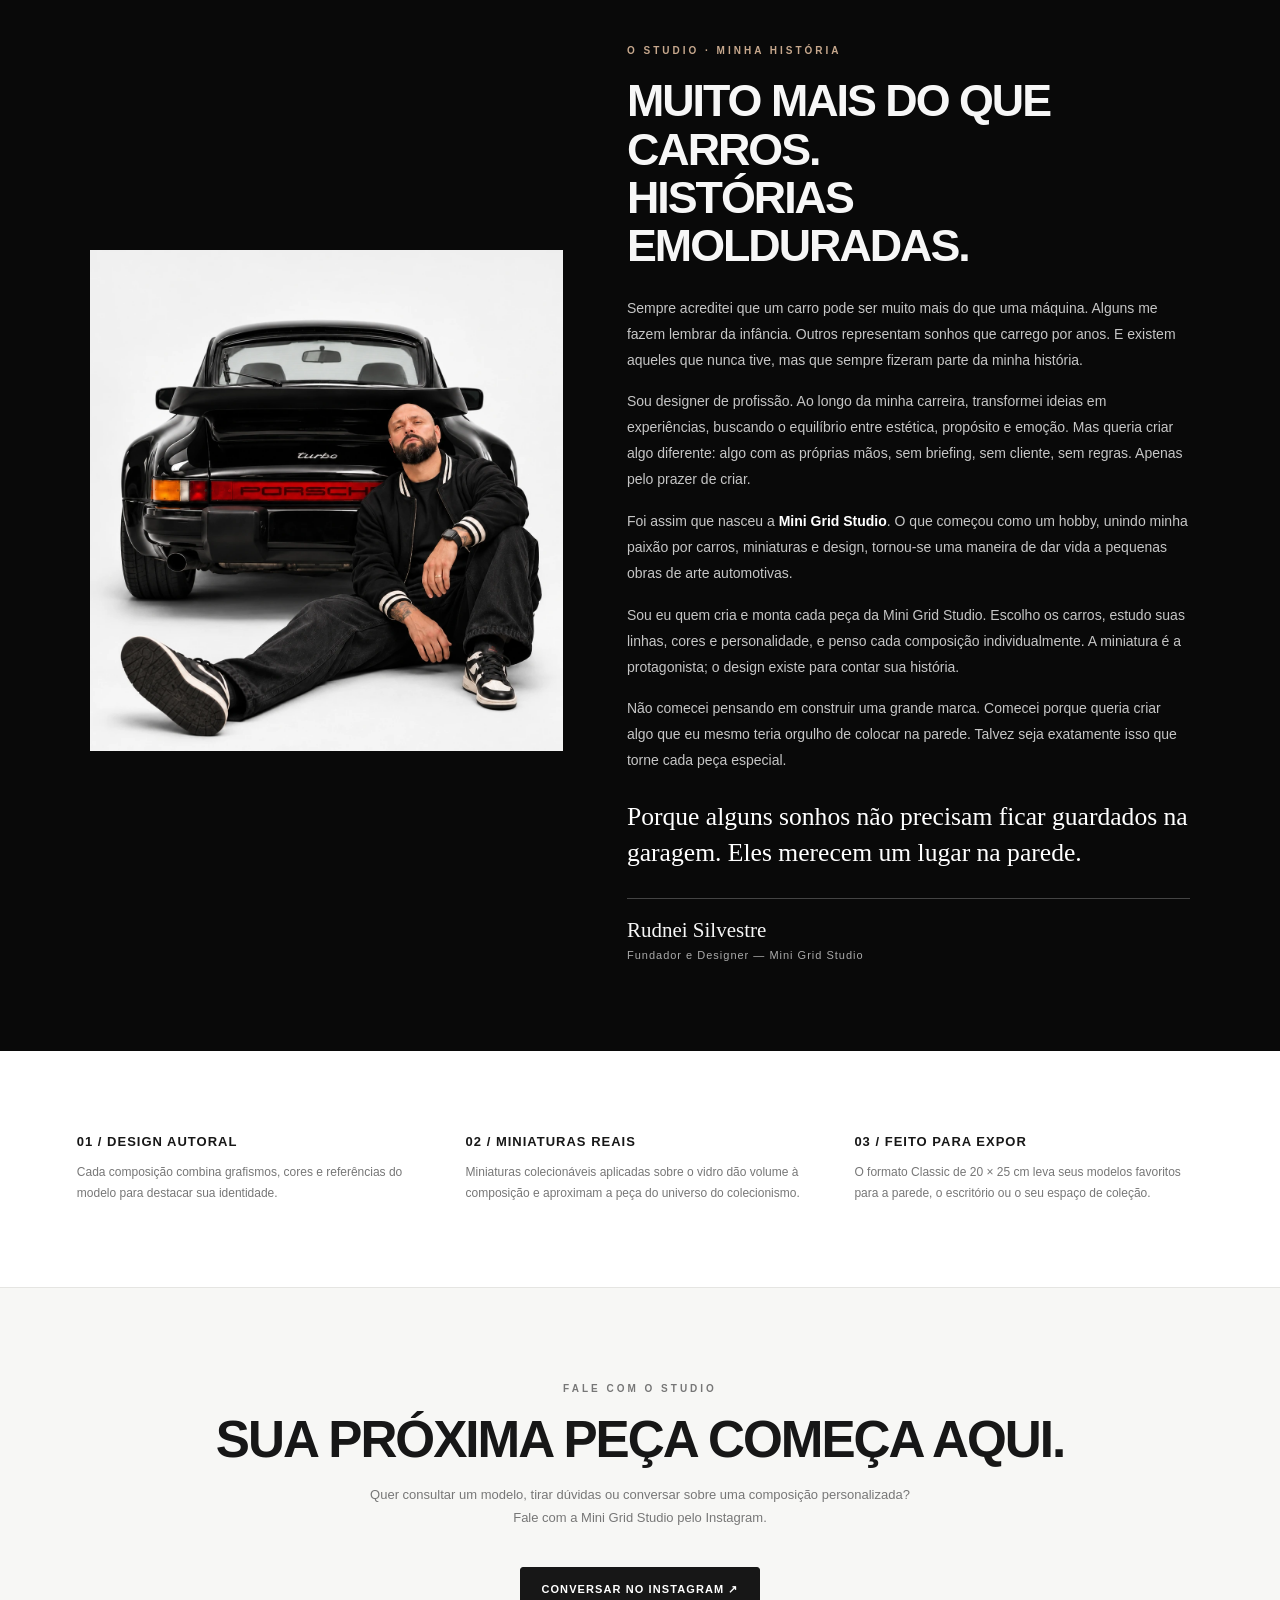
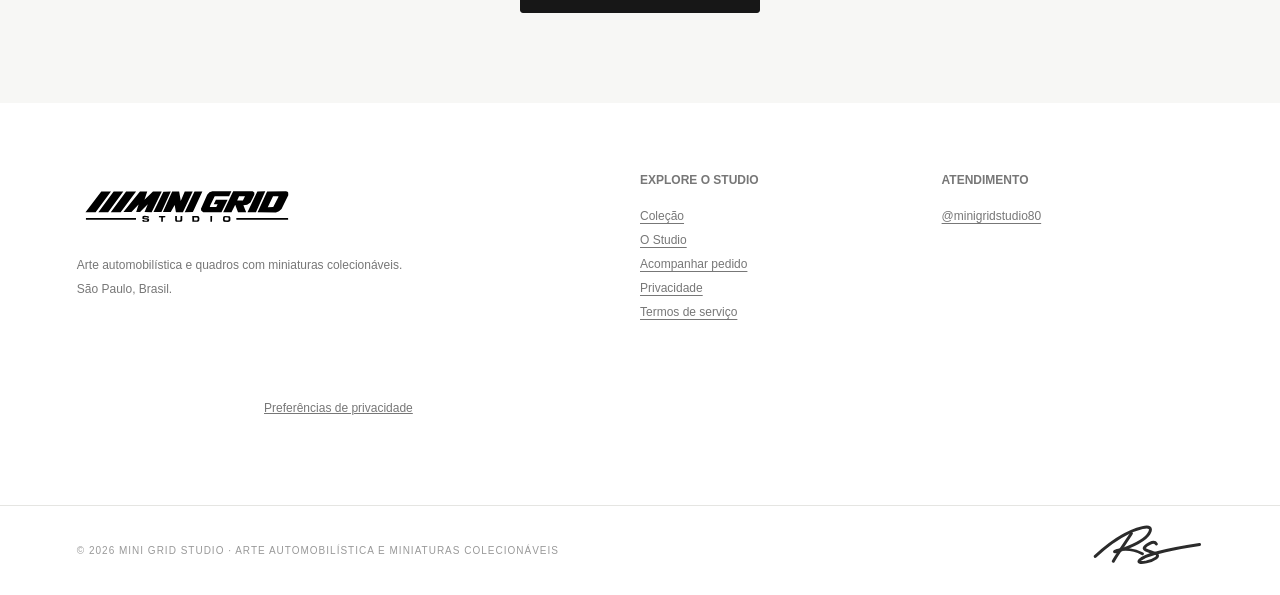
==== commit e180731b: "Collect consented storefront analytics events" ====
--- a/index.html
+++ b/index.html
@@ -114,7 +114,7 @@
 function art(p){if(p.image)return approvedMockup(p);const d=document.createElement('div');d.className='art';d.dataset.tone=p.tone;d.innerHTML='<div><div class="art-head">'+p.series+'</div><div class="art-sub">AUTOMOTIVE COLLECTION / 01</div><div class="art-line"></div></div><div class="art-car">'+car+'</div><div class="art-number">'+p.model.slice(0,3)+'</div><div class="art-foot"><span>'+p.model+'</span><span>MINI GRID STUDIO</span></div>';return d}
 
 function isSold(p){return catalog[p.id]?.sold===true}
-function shareProductButton(p){const b=document.createElement('button');b.type='button';b.className='product-share';b.setAttribute('aria-label','Compartilhar '+p.name);b.innerHTML='<svg width="18" height="18" viewBox="0 0 24 24" fill="none" stroke="currentColor" stroke-width="1.7" stroke-linecap="round" stroke-linejoin="round" aria-hidden="true"><circle cx="18" cy="5" r="3"/><circle cx="6" cy="12" r="3"/><circle cx="18" cy="19" r="3"/><path d="m8.7 10.5 6.6-4m-6.6 7 6.6 4"/></svg><span>Compartilhar</span>';b.onclick=async()=>{const url=new URL('/',location.origin);url.searchParams.set('produto',String(p.id));const link=url.href;try{if(navigator.share){try{await navigator.share({title:p.name+' | Mini Grid Studio',text:'Confira esta peça da Mini Grid Studio:',url:link});return}catch(e){if(e.name==='AbortError')return}}if(navigator.clipboard?.writeText){await navigator.clipboard.writeText(link);const label=b.querySelector('span');label.textContent='Link copiado!';setTimeout(()=>{label.textContent='Compartilhar'},2200);return}}catch(e){}window.prompt('Copie o link da peça:',link)};return b}
+function shareProductButton(p){const b=document.createElement('button');b.type='button';b.className='product-share';b.setAttribute('aria-label','Compartilhar '+p.name);b.innerHTML='<svg width="18" height="18" viewBox="0 0 24 24" fill="none" stroke="currentColor" stroke-width="1.7" stroke-linecap="round" stroke-linejoin="round" aria-hidden="true"><circle cx="18" cy="5" r="3"/><circle cx="6" cy="12" r="3"/><circle cx="18" cy="19" r="3"/><path d="m8.7 10.5 6.6-4m-6.6 7 6.6 4"/></svg><span>Compartilhar</span>';b.onclick=async()=>{window.mgTrack?.('share_click',p.id);const url=new URL('/',location.origin);url.searchParams.set('produto',String(p.id));const link=url.href;try{if(navigator.share){try{await navigator.share({title:p.name+' | Mini Grid Studio',text:'Confira esta peça da Mini Grid Studio:',url:link});return}catch(e){if(e.name==='AbortError')return}}if(navigator.clipboard?.writeText){await navigator.clipboard.writeText(link);const label=b.querySelector('span');label.textContent='Link copiado!';setTimeout(()=>{label.textContent='Compartilhar'},2200);return}}catch(e){}window.prompt('Copie o link da peça:',link)};return b}
 function render(filter='all'){const root=document.getElementById('products');root.innerHTML='';let items=products.filter(p=>filter==='all'||p.make===filter);document.getElementById('empty').style.display=items.length?'none':'block';items.forEach(p=>{let el=document.createElement('article');el.className='product'+(isSold(p)?' sold':'');let pic=document.createElement('div');pic.className='product-image';pic.tabIndex=isSold(p)?-1:0;if(!isSold(p))pic.setAttribute('role','button');pic.setAttribute('aria-label','Ver '+p.name);pic.append(art(p));pic.insertAdjacentHTML('beforeend','<span class="tag">'+p.tag+'</span>'+(p.image?'':'<span class="sample">IMAGEM ILUSTRATIVA</span>'));if(isSold(p))pic.insertAdjacentHTML('beforeend','<span class="sold-ribbon">VENDIDO</span>');pic.onclick=()=>{if(!isSold(p))openProduct(p)};pic.onkeydown=e=>{if(e.key==='Enter'&&!isSold(p))openProduct(p)};el.append(pic);let info=document.createElement('div');info.className='product-info';info.innerHTML='<div><h3>'+p.name+'</h3><p>'+p.size+'</p></div><strong>'+p.price+'</strong>';el.append(info);let b=document.createElement('button');b.className='details';b.disabled=isSold(p);b.textContent=isSold(p)?'VENDIDO':'COMPRAR';b.onclick=()=>openProduct(p);info.append(b,shareProductButton(p));root.append(el)})}
 const productSpecifications={
 10:{dimensions:"13 × 4,5 cm (comprimento × largura)",color:"Vermelho com detalhes em preto, branco e amarelo",headline:"A emoção da chegada, emoldurada.",story:"O Racing nº 57 ganha uma composição com faixa vermelha, referências à Ferrari, bandeira do Brasil e circuito de Interlagos. A miniatura aplicada manualmente sobre o vidro traz volume à arte, com os pneus traseiros posicionados sobre a faixa quadriculada."},
@@ -130,7 +130,7 @@
 function productDetails(p){const spec=productSpecifications[p.id]||{};const rows=[...(spec.dimensions?[["Dimensões da miniatura",spec.dimensions]]:[['Escala da miniatura',spec.scale]]),['Formato da arte',p.size],['Cor da miniatura',spec.color],['Quadro','Moldura preta'],['Frente','Vidro, com a miniatura aplicada sobre ele'],['Cenário','Impressão autoral criada para este modelo'],['Montagem','Aplicação manual da miniatura sobre o vidro'],['Preparação para envio','2 dias úteis']];return '<section class="product-specs" aria-label="Especificações do produto"><h3>Especificações</h3><p>Quadro físico com composição automobilística impressa e miniatura colecionável aplicada manualmente sobre o vidro.</p><dl class="spec-list">'+rows.map(([title,value])=>'<div class="spec-row"><dt>'+title+'</dt><dd>'+value+'</dd></div>').join('')+'</dl></section><section class="product-faq" aria-label="Dúvidas sobre a peça"><h3>Bom saber</h3><details><summary>O que há dentro da moldura?</summary><p>A composição combina uma impressão criada para o modelo e uma miniatura colecionável aplicada manualmente sobre o vidro. A miniatura fica do lado de fora, sobre a frente do quadro, e dá volume à peça. Você recebe um objeto físico com profundidade.</p></details><details><summary>Qual o tamanho e como fica pendurado?</summary><p>O formato desta peça é '+p.size+'. A moldura acrescenta medidas ao conjunto. Consulte as dimensões externas e o sistema de fixação antes da compra para escolher o local de exposição.</p></details><details><summary>Quando chegará?</summary><p>A preparação para envio leva 2 dias úteis. O tempo de transporte é adicional e varia conforme o CEP e a modalidade escolhida. Informe seu CEP na sacola para consultar o valor e as opções de entrega antes do pagamento. Nos modelos sob consulta, confirme disponibilidade e valor pelo Instagram.</p></details><details><summary>E se eu mudar de ideia?</summary><p>Fale com a Mini Grid Studio informando o número do pedido para solicitar atendimento. Consulte os <a href="/termos-de-servico.html" target="_blank" rel="noopener">termos de serviço</a> para conhecer as condições de compra, cancelamento, troca e devolução.</p></details></section><section class="product-story"><h3>'+spec.headline+'</h3><p>'+spec.story+'</p></section>'}
 
 function openProduct(p,allowSold=false){
- if(isSold(p)&&!allowSold)return;
+ if(isSold(p)&&!allowSold)return;window.mgTrack?.('product_view',p.id);
  const visual=document.getElementById('modalVisual');
  const photos=[{src:p.image,label:'Vista frontal'},{src:p.galleryAngle,label:'Vista lateral'},{src:p.galleryRoom,label:p.id===9?'No autódromo':'Em um ambiente'}];
  if(p.galleryDetail)photos.push({src:p.galleryDetail,label:'Detalhe da miniatura'});
@@ -151,7 +151,7 @@
  selectPhoto(0);
 document.getElementById('modalInfo').innerHTML='<span class="eyebrow">MINI GRID STUDIO / '+p.make.toUpperCase()+'</span><h2>'+p.name+'</h2><p>'+p.size+'</p><p>'+p.description+'</p><div class="modal-price">'+p.price+'</div><button class="buy-now" id="addCart">ADICIONAR À SACOLA</button><a class="cta outline" target="_blank" rel="noopener" href="https://www.instagram.com/minigridstudio80/">DÚVIDAS? FALE NO INSTAGRAM ↗</a><p class="notice">Quadro com miniatura aplicada sobre o vidro. As cores podem variar conforme a tela. Confira o valor do produto e as opções de entrega antes de finalizar a compra.</p>'+productDetails(p);const purchaseButton=document.getElementById('addCart');purchaseButton.after(shareProductButton(p));const inquiryOnly=!p.real;purchaseButton.disabled=isSold(p);purchaseButton.textContent=isSold(p)?'VENDIDO':inquiryOnly?'CONSULTAR DISPONIBILIDADE':'ADICIONAR À SACOLA';purchaseButton.onclick=()=>{if(isSold(p))return;if(inquiryOnly){window.open('https://www.instagram.com/minigridstudio80/','_blank','noopener');return}addCart(p)};document.getElementById('overlay').classList.add('open');document.body.style.overflow='hidden'}
 function closeProduct(){document.getElementById('overlay').classList.remove('open');document.body.style.overflow=''}
-document.getElementById('close').onclick=closeProduct;document.getElementById('overlay').onclick=e=>{if(e.target.id==='overlay')closeProduct()};document.addEventListener('keydown',e=>{if(e.key==='Escape'){closeProduct();document.getElementById('cartPanel').classList.remove('open')}});document.querySelectorAll('.filter').forEach(b=>b.onclick=()=>{document.querySelector('.filter.active').classList.remove('active');b.classList.add('active');render(b.dataset.filter)});const menuButton=document.getElementById('menuBtn'),mobileMenu=document.getElementById('mobilemenu');function setMenu(open){mobileMenu.hidden=!open;mobileMenu.classList.toggle('open',open);menuButton.classList.toggle('is-open',open);menuButton.setAttribute('aria-expanded',String(open));menuButton.setAttribute('aria-label',open?'Fechar menu':'Abrir menu')}menuButton.onclick=()=>setMenu(menuButton.getAttribute('aria-expanded')!=='true');document.querySelectorAll('#mobilemenu a').forEach(a=>a.addEventListener('click',()=>setMenu(false)));document.addEventListener('keydown',e=>{if(e.key==='Escape'&&menuButton.getAttribute('aria-expanded')==='true'){setMenu(false);menuButton.focus()}});matchMedia('(min-width:801px)').addEventListener('change',e=>{if(e.matches)setMenu(false)});const cart={};try{const saved=JSON.parse(sessionStorage.getItem('miniGridCart')||'{}');for(const [id,n] of Object.entries(saved)){if(Object.hasOwn(window.miniGridCatalog,id)&&Number.isInteger(n)&&n>0&&n<=10)cart[id]=n}}catch(e){};const brl=n=>n.toLocaleString('pt-BR',{style:'currency',currency:'BRL'});function addCart(p){if(isSold(p))return;cart[p.id]=Math.min(10,(cart[p.id]||0)+1);closeProduct();updateCart();document.getElementById('cartPanel').classList.add('open');document.getElementById('cartClose').focus()}function updateCart(){for(const id of Object.keys(cart)){if(catalog[id]?.sold)delete cart[id]}sessionStorage.setItem('miniGridCart',JSON.stringify(cart));sessionStorage.removeItem('miniGridCheckout');selectedShipping=null;const pay=document.getElementById('checkoutBtn');pay.disabled=true;pay.textContent='ESCOLHA O FRETE';const root=document.getElementById('cartItems');root.innerHTML='';let total=0,count=0;products.forEach(p=>{const n=cart[p.id]||0;if(!n)return;count+=n;const price=window.miniGridCatalog[p.id].price;total+=n*price;const item=document.createElement('div');item.className='cart-item';item.innerHTML='<div><h3>'+p.name+'</h3><p>'+p.size+'</p><div class="qty"><button aria-label="Diminuir quantidade">−</button><span>'+n+'</span><button aria-label="Aumentar quantidade">+</button></div></div><strong>'+brl(price*n)+'</strong>';const btns=item.querySelectorAll('button');btns[0].onclick=()=>{cart[p.id]--;updateCart()};btns[1].onclick=()=>{cart[p.id]=Math.min(10,cart[p.id]+1);updateCart()};root.append(item)});if(!count)root.innerHTML='<p class="cart-empty">Sua sacola está vazia.</p>';document.getElementById('cartCount').textContent=count;document.getElementById('cartSubtotal').textContent=brl(total);document.getElementById('orderTotal').textContent='A calcular';document.getElementById('shippingValue').textContent='A calcular';document.getElementById('shippingOptions').innerHTML=''}document.getElementById('cartOpen').onclick=()=>{updateCart();document.getElementById('cartPanel').classList.add('open');document.getElementById('cartClose').focus()};document.getElementById('cartClose').onclick=()=>document.getElementById('cartPanel').classList.remove('open');document.getElementById('cartPanel').onclick=e=>{if(e.target.id==='cartPanel')e.currentTarget.classList.remove('open')};document.getElementById("shippingCep").addEventListener("input",e=>{let v=e.target.value.replace(/\D/g,"").slice(0,8);e.target.value=v.length>5?v.slice(0,5)+"-"+v.slice(5):v;selectedShipping=null;document.getElementById("checkoutBtn").disabled=true;document.getElementById("shippingOptions").replaceChildren();document.getElementById("orderTotal").textContent="A calcular";document.getElementById("shippingValue").textContent="A calcular"});let selectedShipping=null;document.getElementById("shippingCalculate").onclick=async()=>{const cep=document.getElementById("shippingCep").value.replace(/\D/g,"");const m=document.getElementById("shippingMessage"),o=document.getElementById("shippingOptions");selectedShipping=null;document.getElementById("checkoutBtn").disabled=true;document.getElementById("checkoutBtn").textContent="ESCOLHA O FRETE";o.innerHTML="";document.getElementById("shippingValue").textContent="A calcular";document.getElementById("orderTotal").textContent="A calcular";if(cep.length!==8){m.classList.add("error");m.textContent="Informe um CEP válido com 8 números.";return}m.classList.remove("error");m.textContent="Consultando transportadoras...";const b=document.getElementById("shippingCalculate");b.disabled=true;try{const response=await fetch("/api/shipping",{method:"POST",headers:{"Content-Type":"application/json"},body:JSON.stringify({cep,items:Object.entries(cart).filter(([id,n])=>n>0).map(([id,n])=>({id:Number(id),quantity:n}))})});const data=await response.json();if(!response.ok)throw Error(data.error||"Não foi possível consultar o frete");if(cep!==document.getElementById("shippingCep").value.replace(/\D/g,""))throw Error("CEP alterado. Calcule o frete novamente.");if(!data.quotes?.length){m.textContent="Nenhuma opção de frete disponível para este CEP.";return}m.textContent="Escolha uma das opções de entrega:";(()=>{const quotes=data.quotes.filter(q=>Number.isFinite(q.price)&&Number.isFinite(q.days)&&q.price>=0&&q.days>=0);const cheapest=[...quotes].sort((a,b)=>a.price-b.price||a.days-b.days)[0];const express=[...quotes].filter(q=>/sedex/i.test(q.name)&&/correios/i.test(q.company)).sort((a,b)=>a.price-b.price)[0];const fastest=[...quotes].sort((a,b)=>a.days-b.days||a.price-b.price)[0];const picked=[];if(cheapest)picked.push({...cheapest,tag:"Mais econômico"});if(express&&!picked.some(p=>p.id===express.id))picked.push({...express,tag:"SEDEX"});if(fastest&&!picked.some(p=>p.id===fastest.id)&&picked.length<3)picked.push({...fastest,tag:"Mais rápido"});const alternative=[...quotes].filter(q=>!picked.some(p=>p.id===q.id)).sort((a,b)=>a.price-b.price||a.days-b.days)[0];if(alternative&&picked.length<3)picked.push({...alternative,tag:"Outra opção"});picked.forEach(q=>{const label=document.createElement("label");label.style.cssText="display:flex;gap:10px;align-items:center;padding:12px 0;border-bottom:1px solid #eee;font-size:12px;cursor:pointer";const radio=document.createElement("input");radio.type="radio";radio.name="shippingOption";const title=document.createElement("span");title.style.flex="1";title.textContent=q.tag+" · "+q.company+" · "+q.name+" · "+q.days+" dias úteis de transporte + 2 dias úteis de preparação";const price=document.createElement("strong");price.textContent=brl(q.price);label.append(radio,title,price);o.append(label);radio.onchange=()=>{selectedShipping={...q,cep};document.getElementById("checkoutBtn").disabled=false;document.getElementById("checkoutBtn").textContent="FINALIZAR COMPRA";document.getElementById("shippingValue").textContent=brl(q.price);let total=0;products.forEach(p=>{total+=(cart[p.id]||0)*window.miniGridCatalog[p.id].price});document.getElementById("orderTotal").textContent=brl(total+q.price)}})})()}catch(err){m.classList.add("error");m.textContent=err.message}finally{b.disabled=false}};document.getElementById("checkoutBtn").onclick=()=>{if(!selectedShipping)return;const cep=document.getElementById("shippingCep").value.replace(/\D/g,"");if(cep!==selectedShipping.cep){selectedShipping=null;document.getElementById("checkoutBtn").disabled=true;document.getElementById("shippingMessage").textContent="CEP alterado. Calcule o frete novamente.";return}const items=Object.entries(cart).filter(([id,n])=>n>0).map(([id,n])=>({id:Number(id),quantity:n}));if(!items.length)return;sessionStorage.setItem('miniGridCheckout',JSON.stringify({cep,shippingId:selectedShipping.id,items}));location.href='/checkout.html'};try{const saved=Object.keys(cart).length?null:JSON.parse(sessionStorage.getItem('miniGridCheckout')||'null');if(saved?.items?.length){for(const item of saved.items){if(Object.hasOwn(window.miniGridCatalog,Number(item.id))&&Number.isInteger(item.quantity)&&item.quantity>0&&item.quantity<=10)cart[item.id]=item.quantity}if(/^\d{8}$/.test(String(saved.cep||'')))document.getElementById('shippingCep').value=saved.cep}}catch(e){}updateCart();render();const requestedProduct=products.find(p=>String(p.id)===new URLSearchParams(location.search).get('produto'));if(requestedProduct)openProduct(requestedProduct,true);if(new URLSearchParams(location.search).get('sacola')==='1'){document.getElementById('cartPanel').classList.add('open');document.getElementById('cartClose').focus();}
+document.getElementById('close').onclick=closeProduct;document.getElementById('overlay').onclick=e=>{if(e.target.id==='overlay')closeProduct()};document.addEventListener('keydown',e=>{if(e.key==='Escape'){closeProduct();document.getElementById('cartPanel').classList.remove('open')}});document.querySelectorAll('.filter').forEach(b=>b.onclick=()=>{document.querySelector('.filter.active').classList.remove('active');b.classList.add('active');render(b.dataset.filter)});const menuButton=document.getElementById('menuBtn'),mobileMenu=document.getElementById('mobilemenu');function setMenu(open){mobileMenu.hidden=!open;mobileMenu.classList.toggle('open',open);menuButton.classList.toggle('is-open',open);menuButton.setAttribute('aria-expanded',String(open));menuButton.setAttribute('aria-label',open?'Fechar menu':'Abrir menu')}menuButton.onclick=()=>setMenu(menuButton.getAttribute('aria-expanded')!=='true');document.querySelectorAll('#mobilemenu a').forEach(a=>a.addEventListener('click',()=>setMenu(false)));document.addEventListener('keydown',e=>{if(e.key==='Escape'&&menuButton.getAttribute('aria-expanded')==='true'){setMenu(false);menuButton.focus()}});matchMedia('(min-width:801px)').addEventListener('change',e=>{if(e.matches)setMenu(false)});const cart={};try{const saved=JSON.parse(sessionStorage.getItem('miniGridCart')||'{}');for(const [id,n] of Object.entries(saved)){if(Object.hasOwn(window.miniGridCatalog,id)&&Number.isInteger(n)&&n>0&&n<=10)cart[id]=n}}catch(e){};const brl=n=>n.toLocaleString('pt-BR',{style:'currency',currency:'BRL'});function addCart(p){if(isSold(p))return;window.mgTrack?.('add_to_cart',p.id);cart[p.id]=Math.min(10,(cart[p.id]||0)+1);closeProduct();updateCart();document.getElementById('cartPanel').classList.add('open');document.getElementById('cartClose').focus()}function updateCart(){for(const id of Object.keys(cart)){if(catalog[id]?.sold)delete cart[id]}sessionStorage.setItem('miniGridCart',JSON.stringify(cart));sessionStorage.removeItem('miniGridCheckout');selectedShipping=null;const pay=document.getElementById('checkoutBtn');pay.disabled=true;pay.textContent='ESCOLHA O FRETE';const root=document.getElementById('cartItems');root.innerHTML='';let total=0,count=0;products.forEach(p=>{const n=cart[p.id]||0;if(!n)return;count+=n;const price=window.miniGridCatalog[p.id].price;total+=n*price;const item=document.createElement('div');item.className='cart-item';item.innerHTML='<div><h3>'+p.name+'</h3><p>'+p.size+'</p><div class="qty"><button aria-label="Diminuir quantidade">−</button><span>'+n+'</span><button aria-label="Aumentar quantidade">+</button></div></div><strong>'+brl(price*n)+'</strong>';const btns=item.querySelectorAll('button');btns[0].onclick=()=>{cart[p.id]--;updateCart()};btns[1].onclick=()=>{cart[p.id]=Math.min(10,cart[p.id]+1);updateCart()};root.append(item)});if(!count)root.innerHTML='<p class="cart-empty">Sua sacola está vazia.</p>';document.getElementById('cartCount').textContent=count;document.getElementById('cartSubtotal').textContent=brl(total);document.getElementById('orderTotal').textContent='A calcular';document.getElementById('shippingValue').textContent='A calcular';document.getElementById('shippingOptions').innerHTML=''}document.getElementById('cartOpen').onclick=()=>{updateCart();document.getElementById('cartPanel').classList.add('open');document.getElementById('cartClose').focus()};document.getElementById('cartClose').onclick=()=>document.getElementById('cartPanel').classList.remove('open');document.getElementById('cartPanel').onclick=e=>{if(e.target.id==='cartPanel')e.currentTarget.classList.remove('open')};document.getElementById("shippingCep").addEventListener("input",e=>{let v=e.target.value.replace(/\D/g,"").slice(0,8);e.target.value=v.length>5?v.slice(0,5)+"-"+v.slice(5):v;selectedShipping=null;document.getElementById("checkoutBtn").disabled=true;document.getElementById("shippingOptions").replaceChildren();document.getElementById("orderTotal").textContent="A calcular";document.getElementById("shippingValue").textContent="A calcular"});let selectedShipping=null;document.getElementById("shippingCalculate").onclick=async()=>{const cep=document.getElementById("shippingCep").value.replace(/\D/g,"");const m=document.getElementById("shippingMessage"),o=document.getElementById("shippingOptions");selectedShipping=null;document.getElementById("checkoutBtn").disabled=true;document.getElementById("checkoutBtn").textContent="ESCOLHA O FRETE";o.innerHTML="";document.getElementById("shippingValue").textContent="A calcular";document.getElementById("orderTotal").textContent="A calcular";if(cep.length!==8){m.classList.add("error");m.textContent="Informe um CEP válido com 8 números.";return}m.classList.remove("error");m.textContent="Consultando transportadoras...";const b=document.getElementById("shippingCalculate");b.disabled=true;try{const response=await fetch("/api/shipping",{method:"POST",headers:{"Content-Type":"application/json"},body:JSON.stringify({cep,items:Object.entries(cart).filter(([id,n])=>n>0).map(([id,n])=>({id:Number(id),quantity:n}))})});const data=await response.json();if(!response.ok)throw Error(data.error||"Não foi possível consultar o frete");if(cep!==document.getElementById("shippingCep").value.replace(/\D/g,""))throw Error("CEP alterado. Calcule o frete novamente.");if(!data.quotes?.length){m.textContent="Nenhuma opção de frete disponível para este CEP.";return}m.textContent="Escolha uma das opções de entrega:";(()=>{const quotes=data.quotes.filter(q=>Number.isFinite(q.price)&&Number.isFinite(q.days)&&q.price>=0&&q.days>=0);const cheapest=[...quotes].sort((a,b)=>a.price-b.price||a.days-b.days)[0];const express=[...quotes].filter(q=>/sedex/i.test(q.name)&&/correios/i.test(q.company)).sort((a,b)=>a.price-b.price)[0];const fastest=[...quotes].sort((a,b)=>a.days-b.days||a.price-b.price)[0];const picked=[];if(cheapest)picked.push({...cheapest,tag:"Mais econômico"});if(express&&!picked.some(p=>p.id===express.id))picked.push({...express,tag:"SEDEX"});if(fastest&&!picked.some(p=>p.id===fastest.id)&&picked.length<3)picked.push({...fastest,tag:"Mais rápido"});const alternative=[...quotes].filter(q=>!picked.some(p=>p.id===q.id)).sort((a,b)=>a.price-b.price||a.days-b.days)[0];if(alternative&&picked.length<3)picked.push({...alternative,tag:"Outra opção"});picked.forEach(q=>{const label=document.createElement("label");label.style.cssText="display:flex;gap:10px;align-items:center;padding:12px 0;border-bottom:1px solid #eee;font-size:12px;cursor:pointer";const radio=document.createElement("input");radio.type="radio";radio.name="shippingOption";const title=document.createElement("span");title.style.flex="1";title.textContent=q.tag+" · "+q.company+" · "+q.name+" · "+q.days+" dias úteis de transporte + 2 dias úteis de preparação";const price=document.createElement("strong");price.textContent=brl(q.price);label.append(radio,title,price);o.append(label);radio.onchange=()=>{selectedShipping={...q,cep};document.getElementById("checkoutBtn").disabled=false;document.getElementById("checkoutBtn").textContent="FINALIZAR COMPRA";document.getElementById("shippingValue").textContent=brl(q.price);let total=0;products.forEach(p=>{total+=(cart[p.id]||0)*window.miniGridCatalog[p.id].price});document.getElementById("orderTotal").textContent=brl(total+q.price)}})})()}catch(err){m.classList.add("error");m.textContent=err.message}finally{b.disabled=false}};document.getElementById("checkoutBtn").onclick=()=>{if(!selectedShipping)return;const cep=document.getElementById("shippingCep").value.replace(/\D/g,"");if(cep!==selectedShipping.cep){selectedShipping=null;document.getElementById("checkoutBtn").disabled=true;document.getElementById("shippingMessage").textContent="CEP alterado. Calcule o frete novamente.";return}const items=Object.entries(cart).filter(([id,n])=>n>0).map(([id,n])=>({id:Number(id),quantity:n}));if(!items.length)return;sessionStorage.setItem('miniGridCheckout',JSON.stringify({cep,shippingId:selectedShipping.id,items}));window.mgTrack?.('checkout_click');location.href='/checkout.html'};try{const saved=Object.keys(cart).length?null:JSON.parse(sessionStorage.getItem('miniGridCheckout')||'null');if(saved?.items?.length){for(const item of saved.items){if(Object.hasOwn(window.miniGridCatalog,Number(item.id))&&Number.isInteger(item.quantity)&&item.quantity>0&&item.quantity<=10)cart[item.id]=item.quantity}if(/^\d{8}$/.test(String(saved.cep||'')))document.getElementById('shippingCep').value=saved.cep}}catch(e){}updateCart();render();const requestedProduct=products.find(p=>String(p.id)===new URLSearchParams(location.search).get('produto'));if(requestedProduct)openProduct(requestedProduct,true);if(new URLSearchParams(location.search).get('sacola')==='1'){document.getElementById('cartPanel').classList.add('open');document.getElementById('cartClose').focus();}
 
 function syncProductFilters(){const root=document.querySelector('.filters');if(!root)return;for(const p of products){if([...root.querySelectorAll('.filter')].some(b=>b.dataset.filter===p.make))continue;const b=document.createElement('button');b.className='filter';b.dataset.filter=p.make;b.textContent=p.make.toUpperCase();b.onclick=()=>{root.querySelector('.active')?.classList.remove('active');b.classList.add('active');render(p.make)};root.append(b)}}
 window.miniGridCatalogReady.then(items=>{window.mgCatalogSnapshot=JSON.stringify(items);products.splice(0,products.length,...items.map(p=>({...p,price:brl(p.price)})));for(const p of items)productSpecifications[p.id]=p.spec||{};syncProductFilters();updateCart();render(document.querySelector('.filter.active')?.dataset.filter||'all');const requested=products.find(p=>String(p.id)===new URLSearchParams(location.search).get('produto'));if(requested)openProduct(requested,true)}).catch(()=>{});
@@ -168,5 +168,5 @@
 <a class="mgs-whatsapp-float" href="https://wa.me/5511982450269?text=Ol%C3%A1%21%20Visitei%20o%20site%20da%20Mini%20Grid%20Studio%20e%20gostaria%20de%20saber%20mais%20sobre%20os%20quadros%20e%20miniaturas." target="_blank" rel="noopener noreferrer" aria-label="Falar com a Mini Grid Studio pelo WhatsApp" title="Fale conosco pelo WhatsApp">
 <svg viewBox="0 0 24 24" aria-hidden="true"><path d="M20.52 3.48A11.85 11.85 0 0 0 12.05 0C5.46 0 .1 5.36.1 11.95c0 2.1.55 4.17 1.6 5.99L0 24l6.23-1.64a11.94 11.94 0 0 0 5.82 1.48h.01c6.59 0 11.94-5.36 11.94-11.95 0-3.19-1.24-6.19-3.48-8.41zm-8.47 18.34a9.88 9.88 0 0 1-5.04-1.38l-.36-.21-3.74.98 1-3.64-.24-.37a9.91 9.91 0 0 1-1.53-5.25c0-5.48 4.45-9.93 9.93-9.93a9.85 9.85 0 0 1 7.02 2.91 9.87 9.87 0 0 1 2.91 7.02c0 5.48-4.46 9.87-9.95 9.87zm5.45-7.43c-.3-.15-1.76-.87-2.04-.97-.27-.1-.47-.15-.67.15-.2.3-.77.97-.94 1.17-.17.2-.35.22-.65.07-.3-.15-1.26-.46-2.4-1.48-.89-.8-1.49-1.78-1.66-2.08-.17-.3-.02-.46.13-.61.13-.13.3-.35.45-.52.15-.17.2-.3.3-.5.1-.2.05-.38-.03-.53-.07-.15-.67-1.62-.92-2.22-.24-.58-.49-.5-.67-.51h-.57c-.2 0-.52.08-.79.38-.27.3-1.04 1.02-1.04 2.48s1.07 2.87 1.22 3.07c.15.2 2.1 3.2 5.08 4.48.71.31 1.27.49 1.7.62.71.23 1.36.2 1.87.12.57-.08 1.76-.72 2.01-1.41.25-.7.25-1.3.18-1.42-.08-.13-.28-.2-.58-.35z"/></svg>
 </a>
-</body></html>
+<script>(function(){let allowed=false,sid='',count=0;const key='mg_analytics_consent_v1';function source(){const u=new URLSearchParams(location.search).get('utm_source')||'';let h='';try{h=new URL(document.referrer).hostname}catch(e){}const x=(u+' '+h).toLowerCase();return /instagram/.test(x)?'instagram':/google/.test(x)?'google':/whatsapp/.test(x)?'whatsapp':/facebook|fb\.com/.test(x)?'facebook':u||h&&h!==location.hostname?'other':'direct'}const origin=source();function track(type,id){if(!allowed||!sid||count>=100)return;count++;fetch('/api/shipping?analytics=1',{method:'POST',headers:{'Content-Type':'application/json'},body:JSON.stringify({session_id:sid,event_type:type,product_id:id==null?null:String(id),source:origin,device:matchMedia('(max-width:767px)').matches?'mobile':'desktop'}),keepalive:true}).catch(()=>{})}window.mgTrack=track;function enable(){try{sid=sessionStorage.getItem('mg_analytics_session')||crypto.randomUUID();sessionStorage.setItem('mg_analytics_session',sid);allowed=true;track('page_view');const p=new URLSearchParams(location.search).get('produto');if(p)track('product_view',p)}catch(e){}}function setConsent(v){try{localStorage.setItem(key,v)}catch(e){}if(v==='yes'){if(!allowed)enable()}else{allowed=false;sid='';try{sessionStorage.removeItem('mg_analytics_session')}catch(e){}}banner.hidden=true}const banner=document.createElement('section');banner.setAttribute('aria-label','Preferências de privacidade');banner.style.cssText='position:fixed;bottom:16px;left:16px;right:16px;max-width:440px;background:white;color:#171717;border:1px solid #ddd;box-shadow:0 4px 24px #0002;padding:16px;z-index:9999;font:13px/1.5 Arial';banner.innerHTML='<strong>Métricas de navegação</strong><p>Com sua autorização, registramos interações e sessões aleatórias para melhorar a loja. Não enviamos nome, e-mail ou endereço. Você pode recusar ou mudar sua escolha.</p><button type="button" style="padding:10px;background:#171717;color:white;border:1px solid #171717">Aceitar métricas</button> <button type="button" style="padding:10px;background:white;color:#171717;border:1px solid #ccc">Recusar</button>';banner.querySelectorAll('button')[0].onclick=()=>setConsent('yes');banner.querySelectorAll('button')[1].onclick=()=>setConsent('no');document.body.append(banner);const pref=document.createElement('button');pref.type='button';pref.textContent='Preferências de privacidade';pref.style.cssText='display:block;margin:12px auto;padding:8px;background:none;border:0;color:inherit;text-decoration:underline;font-size:12px';pref.onclick=()=>banner.hidden=false;(document.querySelector('footer')||document.body).append(pref);let saved='';try{saved=localStorage.getItem(key)}catch(e){}banner.hidden=!!saved;if(saved==='yes')enable()})();</script></body></html>
 
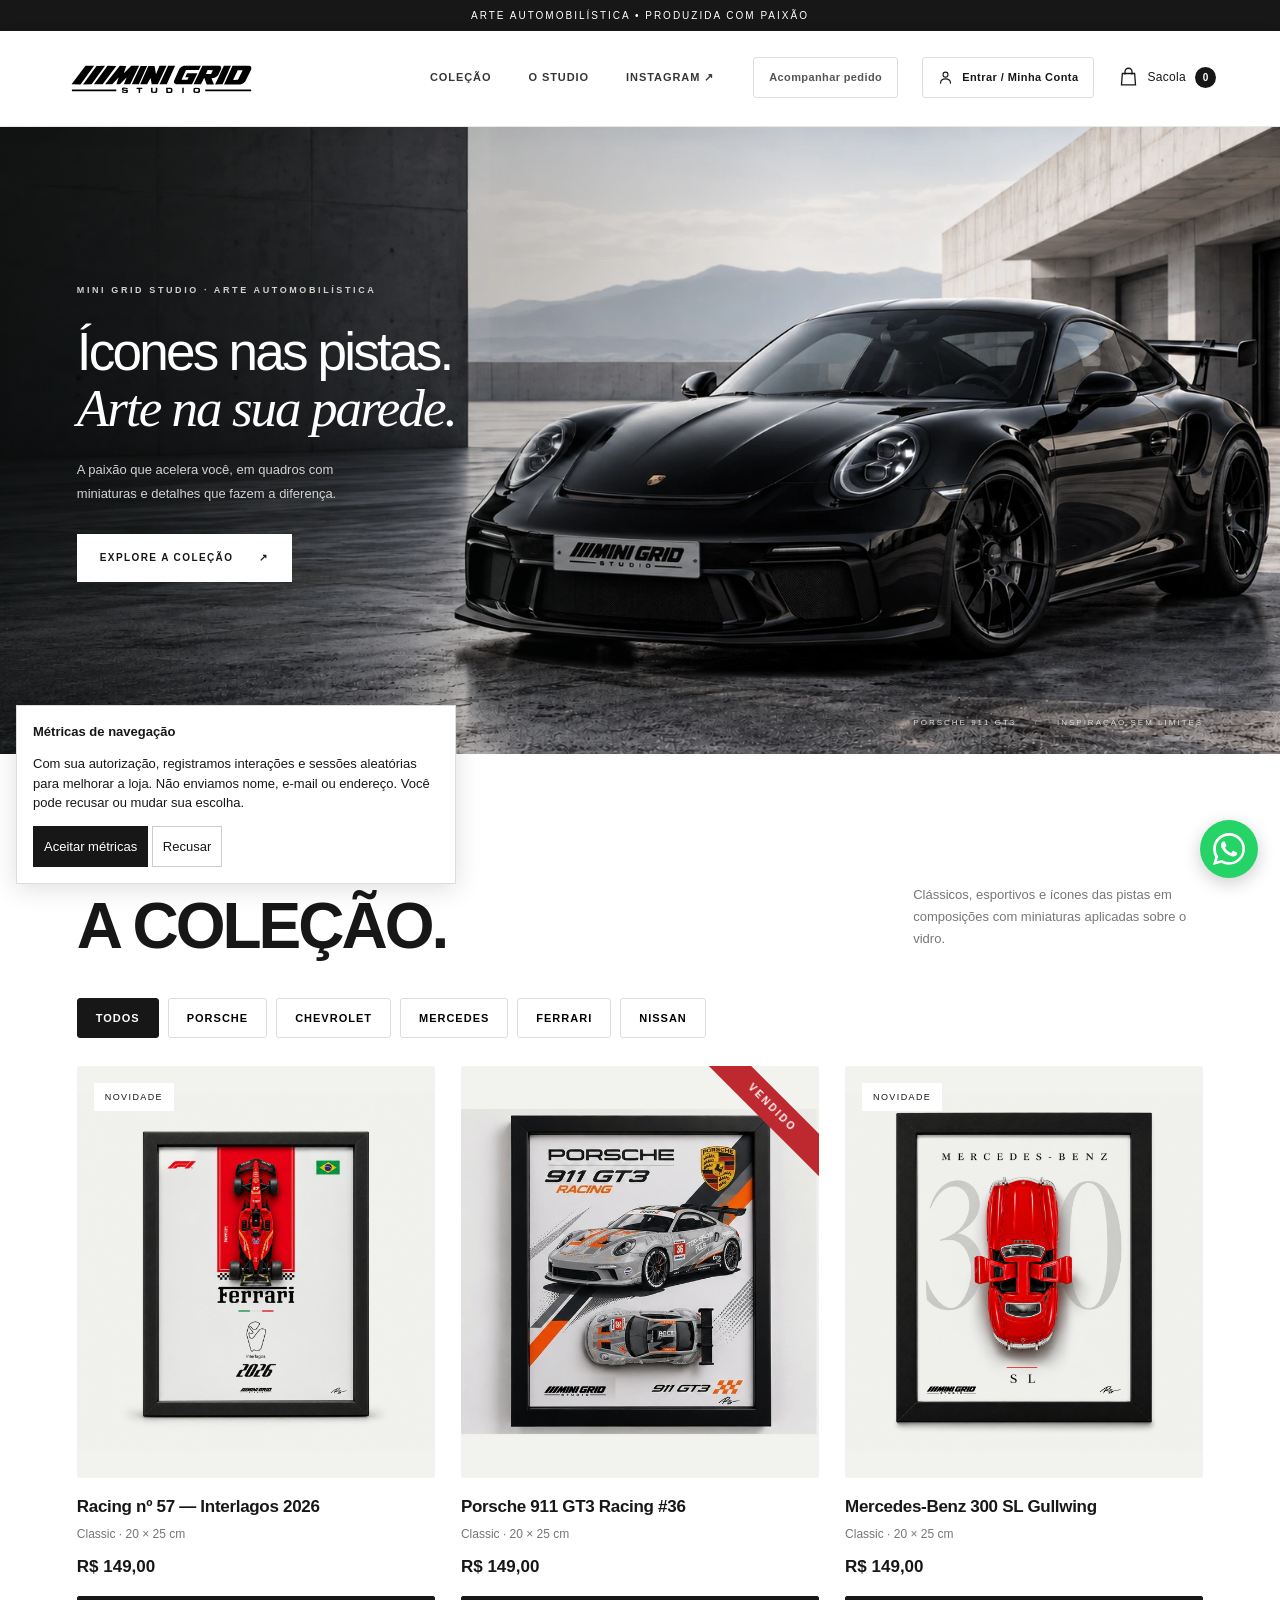
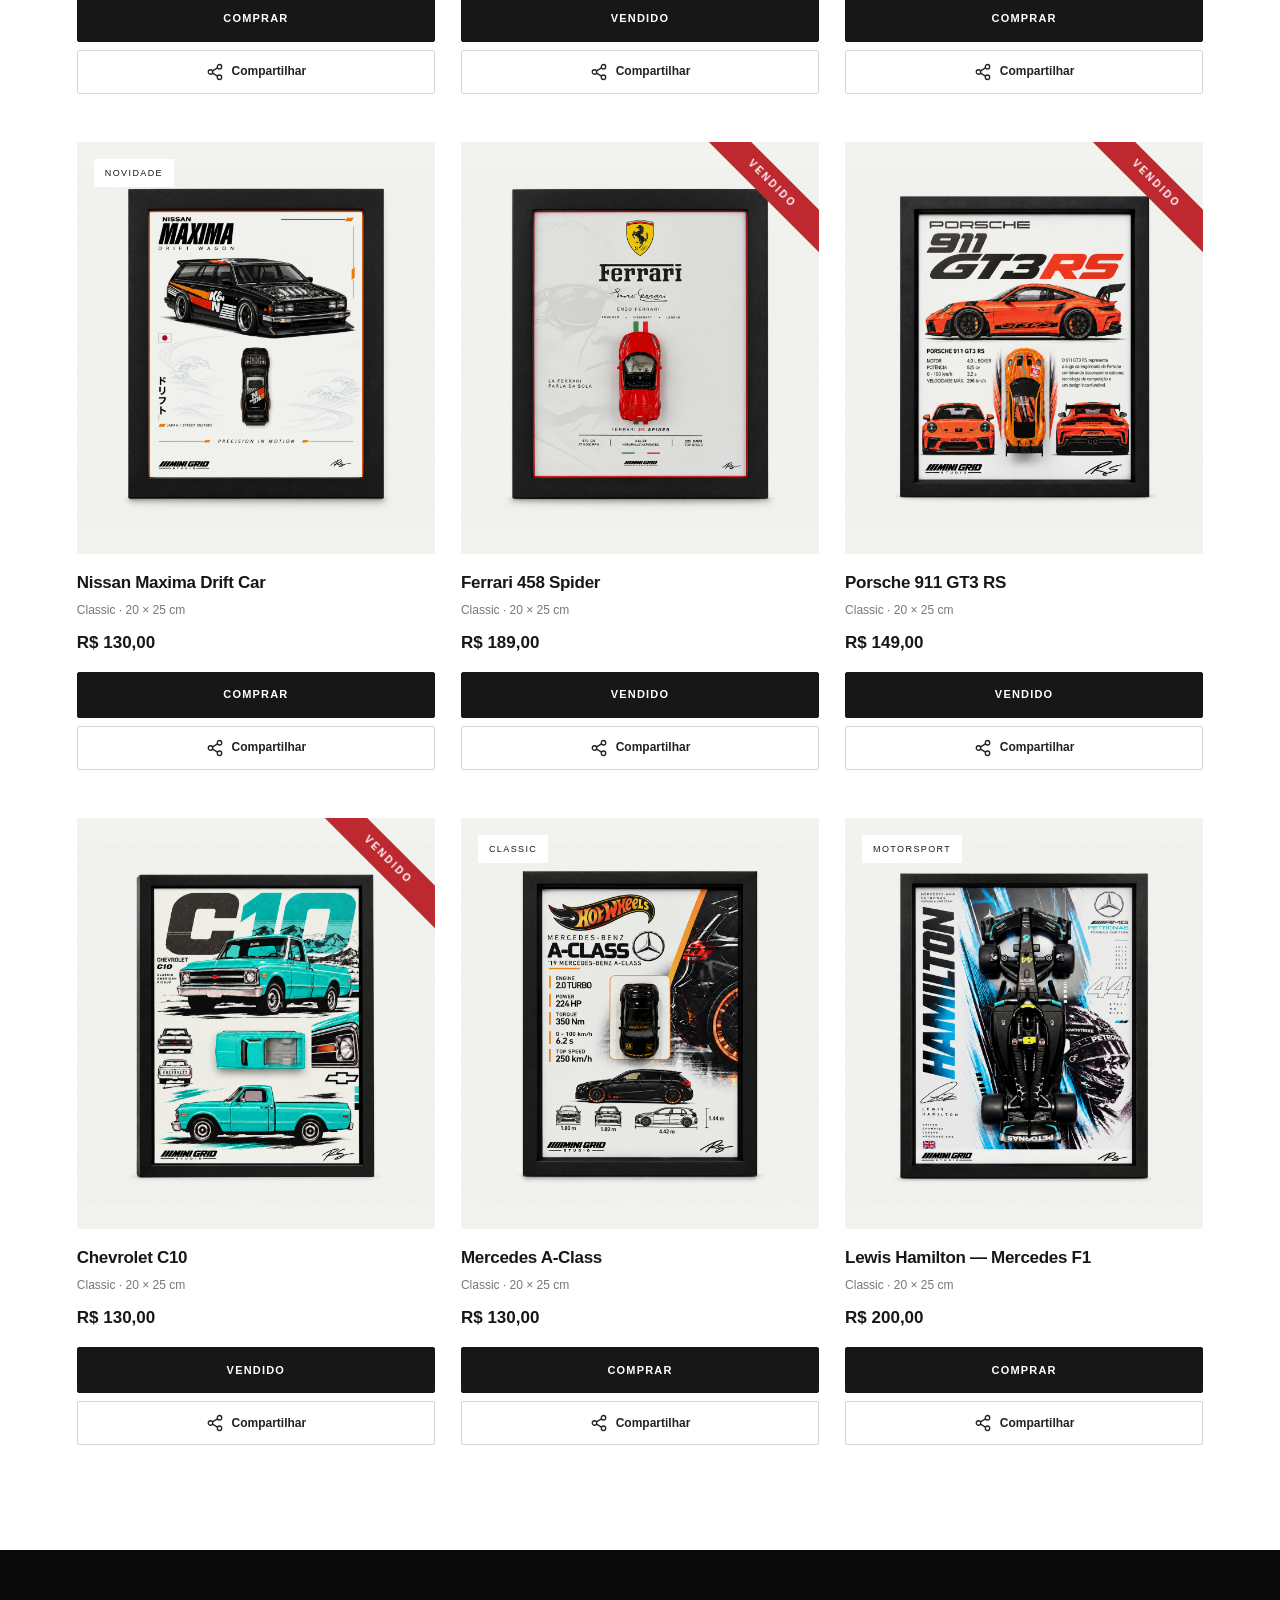
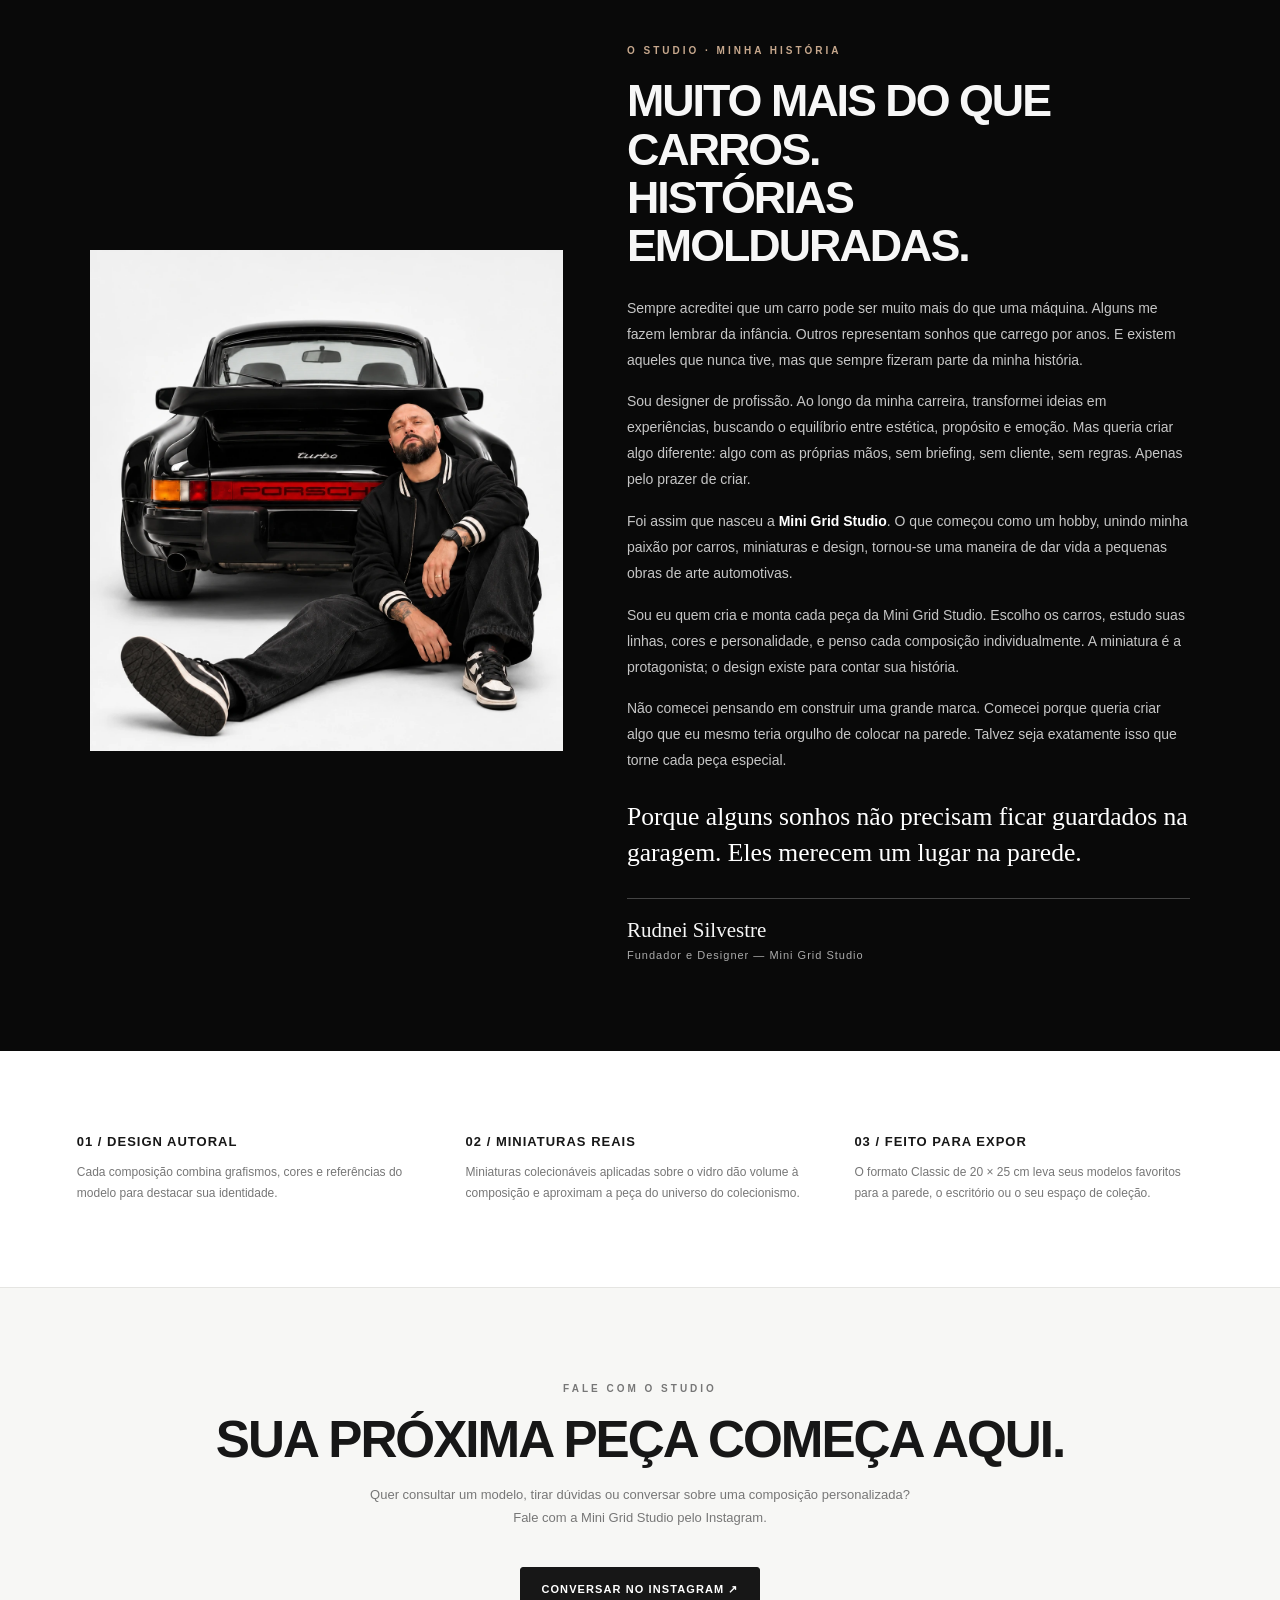
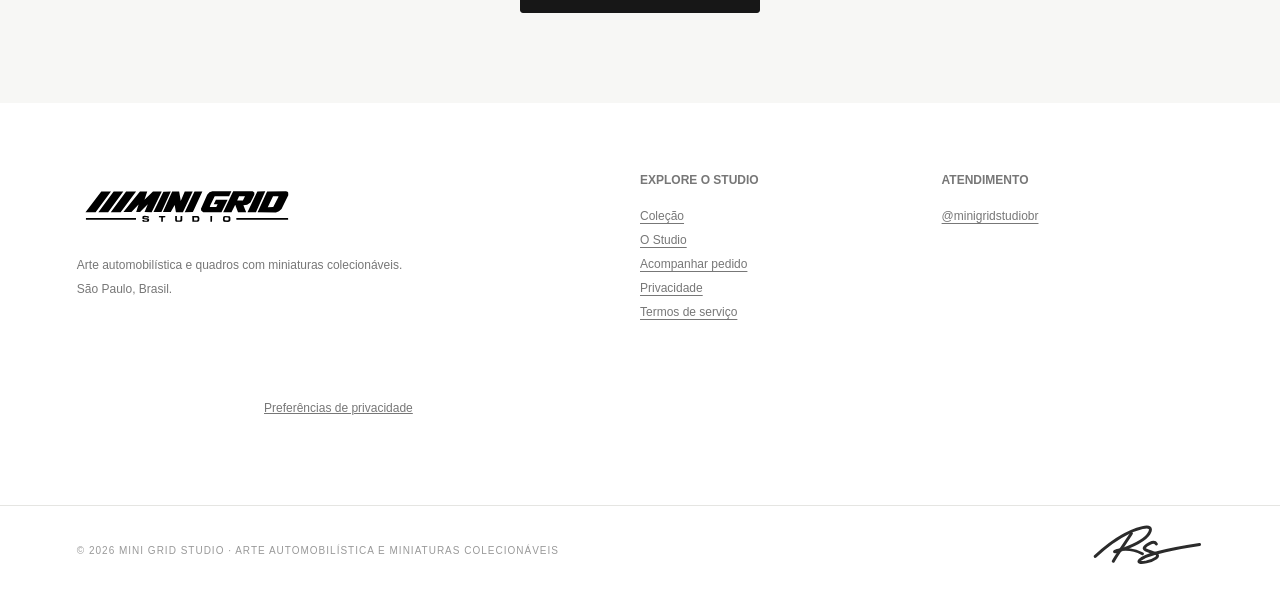
==== commit 6ef5e814: "Add timed Black Friday hero and correct storefront Instagram" ====
--- a/index.html
+++ b/index.html
@@ -89,13 +89,13 @@
 .product.sold .product-image:hover .art{transform:none}
 @media(prefers-reduced-motion:reduce){.product.sold .product-image>.approved-mockup,.product.sold .product-image>.art{transition:none}}
 </style><link rel="stylesheet" href="/assets/store-ui.css"><link rel="stylesheet" href="/assets/hero-motorsport.css"><script src="/assets/catalog.js"></script><style>.product-share{display:inline-flex;align-items:center;justify-content:center;gap:8px;min-height:44px;width:100%;margin:8px 0 0;padding:8px 12px;border:1px solid #d5d5d5;border-radius:2px;background:#fff;color:#222;font:600 12px/1.4 Arial,sans-serif;cursor:pointer;box-sizing:border-box}.product-share:hover{background:#f4f4f4;border-color:#777}.product-share:focus-visible{outline:2px solid #171717;outline-offset:3px}.product-share svg{flex-shrink:0}</style></head><body>
-<div class="top">ARTE AUTOMOBILÍSTICA • PRODUZIDA COM PAIXÃO</div><header class="header"><a href="/" class="logo" aria-label="Mini Grid Studio — início"><img src="assets/mini-grid-logo.svg" alt="Mini Grid Studio" class="official-logo" width="200" height="67"></a><nav class="main-nav" aria-label="Navegação principal"><a href="#colecao">Coleção</a><a href="#sobre">O Studio</a><a href="https://www.instagram.com/minigridstudio80/" target="_blank" rel="noopener">Instagram ↗</a></nav><div class="header-actions"><a class="tracking-link header-tracking" href="/acompanhar.html">Acompanhar pedido</a><a class="account-link" href="/minha-conta.html" aria-label="Entrar ou acessar Minha Conta"><svg viewBox="0 0 24 24" width="17" height="17" fill="none" stroke="currentColor" stroke-width="1.6" stroke-linecap="round" stroke-linejoin="round" aria-hidden="true"><circle cx="12" cy="8" r="3.5"/><path d="M5 20c0-4 3-6 7-6s7 2 7 6"/></svg><span>Entrar / Minha Conta</span></a><button class="iconbtn header-cart" id="cartOpen" aria-label="Abrir sacola"><svg viewBox="0 0 24 24" fill="none" aria-hidden="true"><path d="M5 8h14l1 13H4L5 8Z" stroke="currentColor" stroke-width="1.5"/><path d="M8 9V6a4 4 0 0 1 8 0v3" stroke="currentColor" stroke-width="1.5"/></svg><span class="cart-label">Sacola</span><span class="cart-badge" id="cartCount" aria-live="polite">0</span></button><button class="iconbtn menu-toggle" id="menuBtn" aria-label="Abrir menu" aria-controls="mobilemenu" aria-expanded="false"><span class="menu-lines" aria-hidden="true"><span></span><span></span></span><span>Menu</span></button></div><nav class="mobilemenu" id="mobilemenu" aria-label="Menu do celular" hidden><a href="#colecao">Explorar coleção <span aria-hidden="true">↗</span></a><a href="#sobre">Conheça o Studio <span aria-hidden="true">↗</span></a><a href="/minha-conta.html">Minha Conta <span aria-hidden="true">↗</span></a><a class="tracking-link" href="/acompanhar.html">Acompanhar meu pedido <span aria-hidden="true">↗</span></a><a href="https://www.instagram.com/minigridstudio80/" target="_blank" rel="noopener">Fale com o Studio <span aria-hidden="true">↗</span></a></nav></header>
-<main><section class="hero hero-motorsport" aria-labelledby="hero-title"><img class="hero-photo" src="/assets/porsche-gt3-hero.webp" alt="Porsche 911 GT3 preta com placa Mini Grid Studio em uma garagem de arquitetura contemporânea" fetchpriority="high" width="1984" height="793"><div class="hero-copy"><span class="eyebrow">MINI GRID STUDIO · ARTE AUTOMOBILÍSTICA</span><h1 id="hero-title">Ícones nas pistas.<br><em>Arte na sua&nbsp;parede.</em></h1><p>A paixão que acelera você, em quadros com miniaturas e detalhes que fazem a diferença.</p><a class="cta" href="#colecao">Explore a coleção <span aria-hidden="true">↗</span></a></div><span class="hero-caption">PORSCHE 911 GT3 <span aria-hidden="true">/</span> INSPIRAÇÃO SEM LIMITES</span></section>
-<section class="section" id="colecao"><div class="section-heading"><div><span class="eyebrow">DESIGN, DETALHE E PAIXÃO</span><h2>A COLEÇÃO.</h2></div><p>Clássicos, esportivos e ícones das pistas em composições com miniaturas aplicadas sobre o vidro.</p></div><div class="filters" id="filters"><button class="filter active" data-filter="all">TODOS</button><button class="filter" data-filter="porsche">PORSCHE</button><button class="filter" data-filter="chevrolet">CHEVROLET</button><button class="filter" data-filter="mercedes">MERCEDES</button><button class="filter" data-filter="ferrari">FERRARI</button><button class="filter" data-filter="nissan">NISSAN</button></div><div class="products" id="products"></div><p class="empty" id="empty">Nenhuma peça encontrada nessa categoria.</p></section>
+<div class="top">ARTE AUTOMOBILÍSTICA • PRODUZIDA COM PAIXÃO</div><header class="header"><a href="/" class="logo" aria-label="Mini Grid Studio — início"><img src="assets/mini-grid-logo.svg" alt="Mini Grid Studio" class="official-logo" width="200" height="67"></a><nav class="main-nav" aria-label="Navegação principal"><a href="#colecao">Coleção</a><a href="#sobre">O Studio</a><a href="https://www.instagram.com/minigridstudiobr/" target="_blank" rel="noopener">Instagram ↗</a></nav><div class="header-actions"><a class="tracking-link header-tracking" href="/acompanhar.html">Acompanhar pedido</a><a class="account-link" href="/minha-conta.html" aria-label="Entrar ou acessar Minha Conta"><svg viewBox="0 0 24 24" width="17" height="17" fill="none" stroke="currentColor" stroke-width="1.6" stroke-linecap="round" stroke-linejoin="round" aria-hidden="true"><circle cx="12" cy="8" r="3.5"/><path d="M5 20c0-4 3-6 7-6s7 2 7 6"/></svg><span>Entrar / Minha Conta</span></a><button class="iconbtn header-cart" id="cartOpen" aria-label="Abrir sacola"><svg viewBox="0 0 24 24" fill="none" aria-hidden="true"><path d="M5 8h14l1 13H4L5 8Z" stroke="currentColor" stroke-width="1.5"/><path d="M8 9V6a4 4 0 0 1 8 0v3" stroke="currentColor" stroke-width="1.5"/></svg><span class="cart-label">Sacola</span><span class="cart-badge" id="cartCount" aria-live="polite">0</span></button><button class="iconbtn menu-toggle" id="menuBtn" aria-label="Abrir menu" aria-controls="mobilemenu" aria-expanded="false"><span class="menu-lines" aria-hidden="true"><span></span><span></span></span><span>Menu</span></button></div><nav class="mobilemenu" id="mobilemenu" aria-label="Menu do celular" hidden><a href="#colecao">Explorar coleção <span aria-hidden="true">↗</span></a><a href="#sobre">Conheça o Studio <span aria-hidden="true">↗</span></a><a href="/minha-conta.html">Minha Conta <span aria-hidden="true">↗</span></a><a class="tracking-link" href="/acompanhar.html">Acompanhar meu pedido <span aria-hidden="true">↗</span></a><a href="https://www.instagram.com/minigridstudiobr/" target="_blank" rel="noopener">Fale com o Studio <span aria-hidden="true">↗</span></a></nav></header>
+<main><style>#grid5-banner[hidden],#grid5-original[hidden]{display:none!important}#grid5-banner{background:#141414;color:#fff;padding:clamp(28px,5vw,80px);display:grid;grid-template-columns:1fr 1fr;gap:clamp(20px,4vw,60px);align-items:center;border-bottom:3px solid #b62930}#grid5-banner .bf-kicker{font-size:12px;letter-spacing:.22em;font-weight:700;color:#ff8585}#grid5-banner h1{font-size:clamp(42px,7vw,96px);line-height:.92;letter-spacing:-.05em;margin:20px 0;color:white}#grid5-banner p{color:#eee;line-height:1.5;margin:12px 0}#grid5-banner .bf-price{font-size:clamp(32px,4vw,56px);font-weight:800}#grid5-banner .bf-code{border:1px solid #777;padding:10px 16px;display:inline-block;letter-spacing:.12em}#grid5-banner .bf-cta{display:inline-block;background:white;color:#111;padding:15px 24px;font-weight:700;text-decoration:none;margin-top:16px}#grid5-banner .bf-photos{display:grid;grid-template-columns:1fr 1fr;gap:14px}#grid5-banner figure{margin:0;min-width:0}#grid5-banner img{display:block;width:100%;aspect-ratio:4/5;object-fit:contain;background:#eee}#grid5-banner figcaption{font-size:11px;letter-spacing:.08em;margin-top:8px;color:#ddd}#grid5-banner .bf-clock{font-variant-numeric:tabular-nums;letter-spacing:.12em;font-size:23px;font-weight:700}@media(max-width:700px){#grid5-banner{grid-template-columns:1fr;padding:28px 20px}#grid5-banner .bf-photos{gap:10px}}</style><section id="grid5-banner" hidden aria-labelledby="bf-title"><div><span class="bf-kicker">27 NOV · CHRISTMAS EDITION</span><h1 id="bf-title">BLACK<br>FRIDAY.</h1><p>Neste Natal, presenteie uma paixão.</p><p class="bf-price">R$ 160,55</p><p>5% OFF nos Classic participantes de R$ 169.<br>Frete à parte. Estoque sujeito à disponibilidade.</p><strong class="bf-code">CUPOM GRID5</strong><p>Termina hoje · horário de Brasília</p><div class="bf-clock" id="bf-clock" role="timer" aria-label="Tempo restante"></div><a class="bf-cta" href="#colecao">EXPLORE A COLEÇÃO ↗</a></div><div class="bf-photos"><figure><img data-bf-src="/assets/mockups/porsche-911-gt3-rs-studio-white-v3.jpg" alt="Quadro Porsche 911 GT3 RS"><figcaption>PORSCHE 911 GT3 RS</figcaption></figure><figure><img data-bf-src="https://vensjehtucothpvzteqj.supabase.co/storage/v1/object/public/product-photos/93f41eaa-8f53-448a-a2ae-762af265447a.jpg" alt="Quadro Ferrari F40 Collezione"><figcaption>FERRARI F40 COLLEZIONE</figcaption></figure></div></section><section id="grid5-original" class="hero hero-motorsport" aria-labelledby="hero-title"><img class="hero-photo" src="/assets/porsche-gt3-hero.webp" alt="Porsche 911 GT3 preta com placa Mini Grid Studio em uma garagem de arquitetura contemporânea" fetchpriority="high" width="1984" height="793"><div class="hero-copy"><span class="eyebrow">MINI GRID STUDIO · ARTE AUTOMOBILÍSTICA</span><h1 id="hero-title">Ícones nas pistas.<br><em>Arte na sua&nbsp;parede.</em></h1><p>A paixão que acelera você, em quadros com miniaturas e detalhes que fazem a diferença.</p><a class="cta" href="#colecao">Explore a coleção <span aria-hidden="true">↗</span></a></div><span class="hero-caption">PORSCHE 911 GT3 <span aria-hidden="true">/</span> INSPIRAÇÃO SEM LIMITES</span></section>
+<script>(function(){const start=Date.parse('2026-11-27T03:00:00Z'),end=Date.parse('2026-11-28T03:00:00Z'),banner=document.getElementById('grid5-banner'),original=document.getElementById('grid5-original'),clock=document.getElementById('bf-clock');function tick(){const now=Date.now(),active=now>=start&&now<end;banner.hidden=!active;original.hidden=active;if(active){banner.querySelectorAll('img[data-bf-src]').forEach(function(img){if(!img.getAttribute('src'))img.src=img.dataset.bfSrc});const n=Math.max(0,Math.floor((end-now)/1000));clock.textContent=[Math.floor(n/3600),Math.floor(n/60)%60,n%60].map(function(v){return String(v).padStart(2,'0')}).join(' : ')}}tick();setInterval(tick,1000)})();</script><section class="section" id="colecao"><div class="section-heading"><div><span class="eyebrow">DESIGN, DETALHE E PAIXÃO</span><h2>A COLEÇÃO.</h2></div><p>Clássicos, esportivos e ícones das pistas em composições com miniaturas aplicadas sobre o vidro.</p></div><div class="filters" id="filters"><button class="filter active" data-filter="all">TODOS</button><button class="filter" data-filter="porsche">PORSCHE</button><button class="filter" data-filter="chevrolet">CHEVROLET</button><button class="filter" data-filter="mercedes">MERCEDES</button><button class="filter" data-filter="ferrari">FERRARI</button><button class="filter" data-filter="nissan">NISSAN</button></div><div class="products" id="products"></div><p class="empty" id="empty">Nenhuma peça encontrada nessa categoria.</p></section>
 <section class="statement founder" id="sobre"><div class="founder-image"><img src="/assets/rudnei-porsche-preta.webp" alt="Rudnei Silvestre com um Porsche 911 Turbo preto, em retrato editorial" loading="lazy" onerror="this.style.display='none';this.parentElement.classList.add('photo-pending')"></div><div class="founder-story"><span class="eyebrow">O STUDIO · MINHA HISTÓRIA</span><h2>MUITO MAIS DO QUE CARROS.<br>HISTÓRIAS EMOLDURADAS.</h2><p>Sempre acreditei que um carro pode ser muito mais do que uma máquina. Alguns me fazem lembrar da infância. Outros representam sonhos que carrego por anos. E existem aqueles que nunca tive, mas que sempre fizeram parte da minha história.</p><p>Sou designer de profissão. Ao longo da minha carreira, transformei ideias em experiências, buscando o equilíbrio entre estética, propósito e emoção. Mas queria criar algo diferente: algo com as próprias mãos, sem briefing, sem cliente, sem regras. Apenas pelo prazer de criar.</p><p>Foi assim que nasceu a <strong>Mini Grid Studio</strong>. O que começou como um hobby, unindo minha paixão por carros, miniaturas e design, tornou-se uma maneira de dar vida a pequenas obras de arte automotivas.</p><p>Sou eu quem cria e monta cada peça da Mini Grid Studio. Escolho os carros, estudo suas linhas, cores e personalidade, e penso cada composição individualmente. A miniatura é a protagonista; o design existe para contar sua história.</p><p>Não comecei pensando em construir uma grande marca. Comecei porque queria criar algo que eu mesmo teria orgulho de colocar na parede. Talvez seja exatamente isso que torne cada peça especial.</p><p class="founder-quote">Porque alguns sonhos não precisam ficar guardados na garagem. Eles merecem um lugar na parede.</p><div class="founder-signature"><strong>Rudnei Silvestre</strong><span>Fundador e Designer — Mini Grid Studio</span></div></div></section>
 <div class="features"><div><h3>01 / DESIGN AUTORAL</h3><p>Cada composição combina grafismos, cores e referências do modelo para destacar sua identidade.</p></div><div><h3>02 / MINIATURAS REAIS</h3><p>Miniaturas colecionáveis aplicadas sobre o vidro dão volume à composição e aproximam a peça do universo do colecionismo.</p></div><div><h3>03 / FEITO PARA EXPOR</h3><p>O formato Classic de 20 × 25 cm leva seus modelos favoritos para a parede, o escritório ou o seu espaço de coleção.</p></div></div>
-<section class="newsletter"><span class="eyebrow">FALE COM O STUDIO</span><h2>SUA PRÓXIMA PEÇA COMEÇA AQUI.</h2><p>Quer consultar um modelo, tirar dúvidas ou conversar sobre uma composição personalizada?<br>Fale com a Mini Grid Studio pelo Instagram.</p><a class="cta" href="https://www.instagram.com/minigridstudio80/" target="_blank" rel="noopener">CONVERSAR NO INSTAGRAM ↗</a></section></main>
-<footer class="footer"><div><div class="logo"><img src="assets/mini-grid-logo.svg" alt="Mini Grid Studio" class="official-logo"></div><p>Arte automobilística e quadros com miniaturas colecionáveis.<br>São Paulo, Brasil.</p></div><div><b>EXPLORE O STUDIO</b><p><a href="#colecao">Coleção</a><br><a href="#sobre">O Studio</a><br><a href="/acompanhar.html">Acompanhar pedido</a><br><a href="/politica-de-privacidade.html">Privacidade</a><br><a href="/termos-de-servico.html">Termos de serviço</a></p></div><div><b>ATENDIMENTO</b><p><a href="https://www.instagram.com/minigridstudio80/" target="_blank" rel="noopener">@minigridstudio80</a></p></div></footer><div class="copyright">© 2026 MINI GRID STUDIO · ARTE AUTOMOBILÍSTICA E MINIATURAS COLECIONÁVEIS<img class="signature-rs" src="assets/assinatura-rs.svg" alt="Assinatura RS"></div>
+<section class="newsletter"><span class="eyebrow">FALE COM O STUDIO</span><h2>SUA PRÓXIMA PEÇA COMEÇA AQUI.</h2><p>Quer consultar um modelo, tirar dúvidas ou conversar sobre uma composição personalizada?<br>Fale com a Mini Grid Studio pelo Instagram.</p><a class="cta" href="https://www.instagram.com/minigridstudiobr/" target="_blank" rel="noopener">CONVERSAR NO INSTAGRAM ↗</a></section></main>
+<footer class="footer"><div><div class="logo"><img src="assets/mini-grid-logo.svg" alt="Mini Grid Studio" class="official-logo"></div><p>Arte automobilística e quadros com miniaturas colecionáveis.<br>São Paulo, Brasil.</p></div><div><b>EXPLORE O STUDIO</b><p><a href="#colecao">Coleção</a><br><a href="#sobre">O Studio</a><br><a href="/acompanhar.html">Acompanhar pedido</a><br><a href="/politica-de-privacidade.html">Privacidade</a><br><a href="/termos-de-servico.html">Termos de serviço</a></p></div><div><b>ATENDIMENTO</b><p><a href="https://www.instagram.com/minigridstudiobr/" target="_blank" rel="noopener">@minigridstudiobr</a></p></div></footer><div class="copyright">© 2026 MINI GRID STUDIO · ARTE AUTOMOBILÍSTICA E MINIATURAS COLECIONÁVEIS<img class="signature-rs" src="assets/assinatura-rs.svg" alt="Assinatura RS"></div>
 <aside class="cart-panel" id="cartPanel" aria-label="Sacola de compras"><div class="cart-content"><div class="cart-top"><h2>SUA SACOLA</h2><button class="cart-close" id="cartClose" aria-label="Fechar sacola">×</button></div><div id="cartItems"></div><div class="cart-bottom"><div class="shipping-block"><h3>CALCULAR FRETE</h3><div class="shipping-row"><input id="shippingCep" inputmode="numeric" autocomplete="postal-code" maxlength="9" placeholder="Seu CEP" aria-label="CEP de entrega"><button id="shippingCalculate">CALCULAR</button></div><p class="shipping-message" id="shippingMessage">Informe seu CEP para consultar as opções de entrega. Depois, escolha a transportadora e confira o total do pedido.</p><div id="shippingOptions"></div><div class="shipping-total"><span>Frete</span><span id="shippingValue">A calcular</span></div></div><div class="cart-total"><span>Produtos</span><span id="cartSubtotal">R$ 0,00</span></div><div class="shipping-total"><strong>Total com frete</strong><strong id="orderTotal">A calcular</strong></div><p>Escolha uma modalidade de entrega para continuar ao checkout.</p><button disabled id="checkoutBtn">ESCOLHA O FRETE</button><p id="checkoutMessage" aria-live="polite">O frete será somado ao valor dos produtos. Na próxima etapa, informe seus dados para continuar ao pagamento pelo Mercado Pago.</p></div></div></aside><div class="overlay" id="overlay" role="dialog" aria-modal="true" aria-label="Detalhes do produto"><div class="modal"><button class="close" id="close" aria-label="Fechar">×</button><div class="modal-visual" id="modalVisual"></div><div class="modal-info" id="modalInfo"></div></div></div>
 <script>
 const catalog=window.miniGridCatalog;const products=[
@@ -149,7 +149,7 @@
  stage.onkeydown=e=>{if(e.key==='ArrowLeft'||e.key==='ArrowRight'){e.preventDefault();selectPhoto(current+(e.key==='ArrowRight'?1:-1))}};
  let touchStart=null;stage.addEventListener('touchstart',e=>{const t=e.changedTouches[0];touchStart={x:t.clientX,y:t.clientY}},{passive:true});stage.addEventListener('touchend',e=>{if(!touchStart)return;const t=e.changedTouches[0],dx=t.clientX-touchStart.x,dy=t.clientY-touchStart.y;if(Math.abs(dx)>45&&Math.abs(dx)>Math.abs(dy)*1.3)selectPhoto(current+(dx<0?1:-1));touchStart=null},{passive:true});
  selectPhoto(0);
-document.getElementById('modalInfo').innerHTML='<span class="eyebrow">MINI GRID STUDIO / '+p.make.toUpperCase()+'</span><h2>'+p.name+'</h2><p>'+p.size+'</p><p>'+p.description+'</p><div class="modal-price">'+p.price+'</div><button class="buy-now" id="addCart">ADICIONAR À SACOLA</button><a class="cta outline" target="_blank" rel="noopener" href="https://www.instagram.com/minigridstudio80/">DÚVIDAS? FALE NO INSTAGRAM ↗</a><p class="notice">Quadro com miniatura aplicada sobre o vidro. As cores podem variar conforme a tela. Confira o valor do produto e as opções de entrega antes de finalizar a compra.</p>'+productDetails(p);const purchaseButton=document.getElementById('addCart');purchaseButton.after(shareProductButton(p));const inquiryOnly=!p.real;purchaseButton.disabled=isSold(p);purchaseButton.textContent=isSold(p)?'VENDIDO':inquiryOnly?'CONSULTAR DISPONIBILIDADE':'ADICIONAR À SACOLA';purchaseButton.onclick=()=>{if(isSold(p))return;if(inquiryOnly){window.open('https://www.instagram.com/minigridstudio80/','_blank','noopener');return}addCart(p)};document.getElementById('overlay').classList.add('open');document.body.style.overflow='hidden'}
+document.getElementById('modalInfo').innerHTML='<span class="eyebrow">MINI GRID STUDIO / '+p.make.toUpperCase()+'</span><h2>'+p.name+'</h2><p>'+p.size+'</p><p>'+p.description+'</p><div class="modal-price">'+p.price+'</div><button class="buy-now" id="addCart">ADICIONAR À SACOLA</button><a class="cta outline" target="_blank" rel="noopener" href="https://www.instagram.com/minigridstudiobr/">DÚVIDAS? FALE NO INSTAGRAM ↗</a><p class="notice">Quadro com miniatura aplicada sobre o vidro. As cores podem variar conforme a tela. Confira o valor do produto e as opções de entrega antes de finalizar a compra.</p>'+productDetails(p);const purchaseButton=document.getElementById('addCart');purchaseButton.after(shareProductButton(p));const inquiryOnly=!p.real;purchaseButton.disabled=isSold(p);purchaseButton.textContent=isSold(p)?'VENDIDO':inquiryOnly?'CONSULTAR DISPONIBILIDADE':'ADICIONAR À SACOLA';purchaseButton.onclick=()=>{if(isSold(p))return;if(inquiryOnly){window.open('https://www.instagram.com/minigridstudiobr/','_blank','noopener');return}addCart(p)};document.getElementById('overlay').classList.add('open');document.body.style.overflow='hidden'}
 function closeProduct(){document.getElementById('overlay').classList.remove('open');document.body.style.overflow=''}
 document.getElementById('close').onclick=closeProduct;document.getElementById('overlay').onclick=e=>{if(e.target.id==='overlay')closeProduct()};document.addEventListener('keydown',e=>{if(e.key==='Escape'){closeProduct();document.getElementById('cartPanel').classList.remove('open')}});document.querySelectorAll('.filter').forEach(b=>b.onclick=()=>{document.querySelector('.filter.active').classList.remove('active');b.classList.add('active');render(b.dataset.filter)});const menuButton=document.getElementById('menuBtn'),mobileMenu=document.getElementById('mobilemenu');function setMenu(open){mobileMenu.hidden=!open;mobileMenu.classList.toggle('open',open);menuButton.classList.toggle('is-open',open);menuButton.setAttribute('aria-expanded',String(open));menuButton.setAttribute('aria-label',open?'Fechar menu':'Abrir menu')}menuButton.onclick=()=>setMenu(menuButton.getAttribute('aria-expanded')!=='true');document.querySelectorAll('#mobilemenu a').forEach(a=>a.addEventListener('click',()=>setMenu(false)));document.addEventListener('keydown',e=>{if(e.key==='Escape'&&menuButton.getAttribute('aria-expanded')==='true'){setMenu(false);menuButton.focus()}});matchMedia('(min-width:801px)').addEventListener('change',e=>{if(e.matches)setMenu(false)});const cart={};try{const saved=JSON.parse(sessionStorage.getItem('miniGridCart')||'{}');for(const [id,n] of Object.entries(saved)){if(Object.hasOwn(window.miniGridCatalog,id)&&Number.isInteger(n)&&n>0&&n<=10)cart[id]=n}}catch(e){};const brl=n=>n.toLocaleString('pt-BR',{style:'currency',currency:'BRL'});function addCart(p){if(isSold(p))return;window.mgTrack?.('add_to_cart',p.id);cart[p.id]=Math.min(10,(cart[p.id]||0)+1);closeProduct();updateCart();document.getElementById('cartPanel').classList.add('open');document.getElementById('cartClose').focus()}function updateCart(){for(const id of Object.keys(cart)){if(catalog[id]?.sold)delete cart[id]}sessionStorage.setItem('miniGridCart',JSON.stringify(cart));sessionStorage.removeItem('miniGridCheckout');selectedShipping=null;const pay=document.getElementById('checkoutBtn');pay.disabled=true;pay.textContent='ESCOLHA O FRETE';const root=document.getElementById('cartItems');root.innerHTML='';let total=0,count=0;products.forEach(p=>{const n=cart[p.id]||0;if(!n)return;count+=n;const price=window.miniGridCatalog[p.id].price;total+=n*price;const item=document.createElement('div');item.className='cart-item';item.innerHTML='<div><h3>'+p.name+'</h3><p>'+p.size+'</p><div class="qty"><button aria-label="Diminuir quantidade">−</button><span>'+n+'</span><button aria-label="Aumentar quantidade">+</button></div></div><strong>'+brl(price*n)+'</strong>';const btns=item.querySelectorAll('button');btns[0].onclick=()=>{cart[p.id]--;updateCart()};btns[1].onclick=()=>{cart[p.id]=Math.min(10,cart[p.id]+1);updateCart()};root.append(item)});if(!count)root.innerHTML='<p class="cart-empty">Sua sacola está vazia.</p>';document.getElementById('cartCount').textContent=count;document.getElementById('cartSubtotal').textContent=brl(total);document.getElementById('orderTotal').textContent='A calcular';document.getElementById('shippingValue').textContent='A calcular';document.getElementById('shippingOptions').innerHTML=''}document.getElementById('cartOpen').onclick=()=>{updateCart();document.getElementById('cartPanel').classList.add('open');document.getElementById('cartClose').focus()};document.getElementById('cartClose').onclick=()=>document.getElementById('cartPanel').classList.remove('open');document.getElementById('cartPanel').onclick=e=>{if(e.target.id==='cartPanel')e.currentTarget.classList.remove('open')};document.getElementById("shippingCep").addEventListener("input",e=>{let v=e.target.value.replace(/\D/g,"").slice(0,8);e.target.value=v.length>5?v.slice(0,5)+"-"+v.slice(5):v;selectedShipping=null;document.getElementById("checkoutBtn").disabled=true;document.getElementById("shippingOptions").replaceChildren();document.getElementById("orderTotal").textContent="A calcular";document.getElementById("shippingValue").textContent="A calcular"});let selectedShipping=null;document.getElementById("shippingCalculate").onclick=async()=>{const cep=document.getElementById("shippingCep").value.replace(/\D/g,"");const m=document.getElementById("shippingMessage"),o=document.getElementById("shippingOptions");selectedShipping=null;document.getElementById("checkoutBtn").disabled=true;document.getElementById("checkoutBtn").textContent="ESCOLHA O FRETE";o.innerHTML="";document.getElementById("shippingValue").textContent="A calcular";document.getElementById("orderTotal").textContent="A calcular";if(cep.length!==8){m.classList.add("error");m.textContent="Informe um CEP válido com 8 números.";return}m.classList.remove("error");m.textContent="Consultando transportadoras...";const b=document.getElementById("shippingCalculate");b.disabled=true;try{const response=await fetch("/api/shipping",{method:"POST",headers:{"Content-Type":"application/json"},body:JSON.stringify({cep,items:Object.entries(cart).filter(([id,n])=>n>0).map(([id,n])=>({id:Number(id),quantity:n}))})});const data=await response.json();if(!response.ok)throw Error(data.error||"Não foi possível consultar o frete");if(cep!==document.getElementById("shippingCep").value.replace(/\D/g,""))throw Error("CEP alterado. Calcule o frete novamente.");if(!data.quotes?.length){m.textContent="Nenhuma opção de frete disponível para este CEP.";return}m.textContent="Escolha uma das opções de entrega:";(()=>{const quotes=data.quotes.filter(q=>Number.isFinite(q.price)&&Number.isFinite(q.days)&&q.price>=0&&q.days>=0);const cheapest=[...quotes].sort((a,b)=>a.price-b.price||a.days-b.days)[0];const express=[...quotes].filter(q=>/sedex/i.test(q.name)&&/correios/i.test(q.company)).sort((a,b)=>a.price-b.price)[0];const fastest=[...quotes].sort((a,b)=>a.days-b.days||a.price-b.price)[0];const picked=[];if(cheapest)picked.push({...cheapest,tag:"Mais econômico"});if(express&&!picked.some(p=>p.id===express.id))picked.push({...express,tag:"SEDEX"});if(fastest&&!picked.some(p=>p.id===fastest.id)&&picked.length<3)picked.push({...fastest,tag:"Mais rápido"});const alternative=[...quotes].filter(q=>!picked.some(p=>p.id===q.id)).sort((a,b)=>a.price-b.price||a.days-b.days)[0];if(alternative&&picked.length<3)picked.push({...alternative,tag:"Outra opção"});picked.forEach(q=>{const label=document.createElement("label");label.style.cssText="display:flex;gap:10px;align-items:center;padding:12px 0;border-bottom:1px solid #eee;font-size:12px;cursor:pointer";const radio=document.createElement("input");radio.type="radio";radio.name="shippingOption";const title=document.createElement("span");title.style.flex="1";title.textContent=q.tag+" · "+q.company+" · "+q.name+" · "+q.days+" dias úteis de transporte + 2 dias úteis de preparação";const price=document.createElement("strong");price.textContent=brl(q.price);label.append(radio,title,price);o.append(label);radio.onchange=()=>{selectedShipping={...q,cep};document.getElementById("checkoutBtn").disabled=false;document.getElementById("checkoutBtn").textContent="FINALIZAR COMPRA";document.getElementById("shippingValue").textContent=brl(q.price);let total=0;products.forEach(p=>{total+=(cart[p.id]||0)*window.miniGridCatalog[p.id].price});document.getElementById("orderTotal").textContent=brl(total+q.price)}})})()}catch(err){m.classList.add("error");m.textContent=err.message}finally{b.disabled=false}};document.getElementById("checkoutBtn").onclick=()=>{if(!selectedShipping)return;const cep=document.getElementById("shippingCep").value.replace(/\D/g,"");if(cep!==selectedShipping.cep){selectedShipping=null;document.getElementById("checkoutBtn").disabled=true;document.getElementById("shippingMessage").textContent="CEP alterado. Calcule o frete novamente.";return}const items=Object.entries(cart).filter(([id,n])=>n>0).map(([id,n])=>({id:Number(id),quantity:n}));if(!items.length)return;sessionStorage.setItem('miniGridCheckout',JSON.stringify({cep,shippingId:selectedShipping.id,items}));window.mgTrack?.('checkout_click');location.href='/checkout.html'};try{const saved=Object.keys(cart).length?null:JSON.parse(sessionStorage.getItem('miniGridCheckout')||'null');if(saved?.items?.length){for(const item of saved.items){if(Object.hasOwn(window.miniGridCatalog,Number(item.id))&&Number.isInteger(item.quantity)&&item.quantity>0&&item.quantity<=10)cart[item.id]=item.quantity}if(/^\d{8}$/.test(String(saved.cep||'')))document.getElementById('shippingCep').value=saved.cep}}catch(e){}updateCart();render();const requestedProduct=products.find(p=>String(p.id)===new URLSearchParams(location.search).get('produto'));if(requestedProduct)openProduct(requestedProduct,true);if(new URLSearchParams(location.search).get('sacola')==='1'){document.getElementById('cartPanel').classList.add('open');document.getElementById('cartClose').focus();}
 
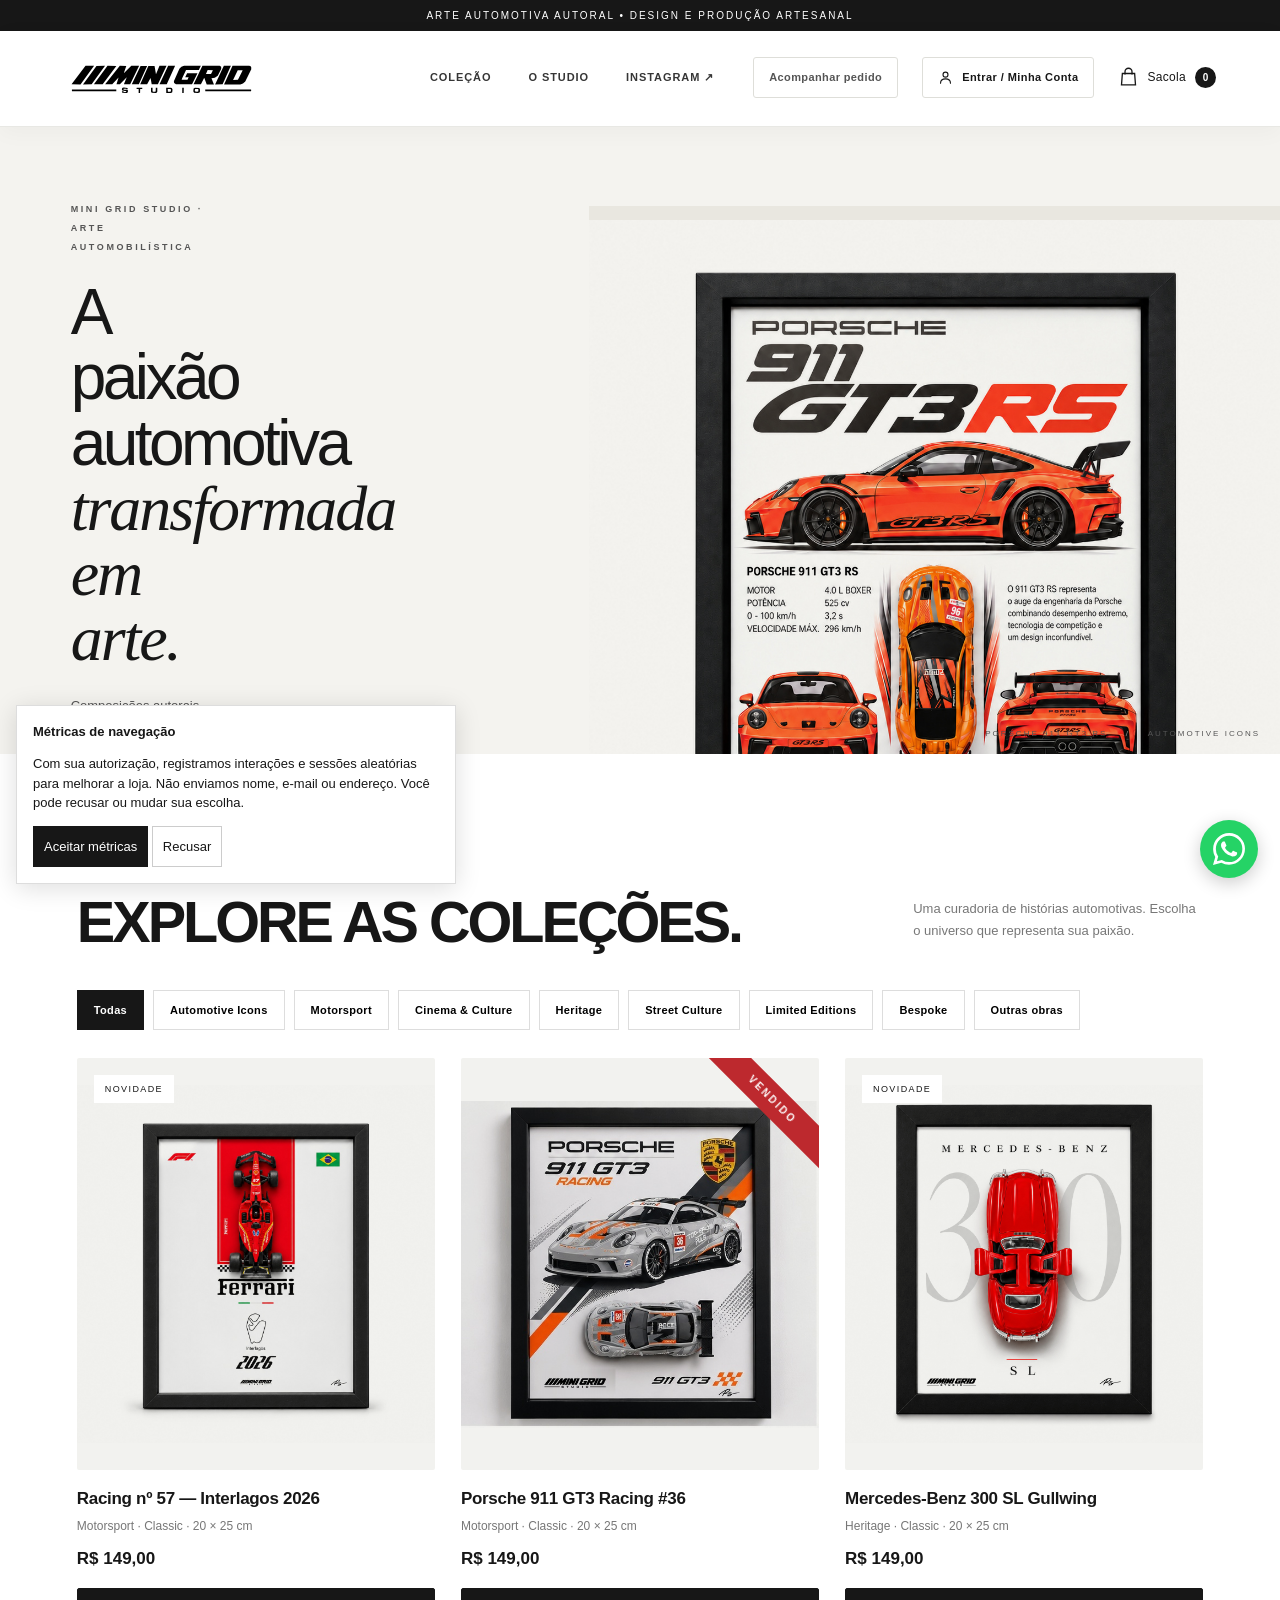
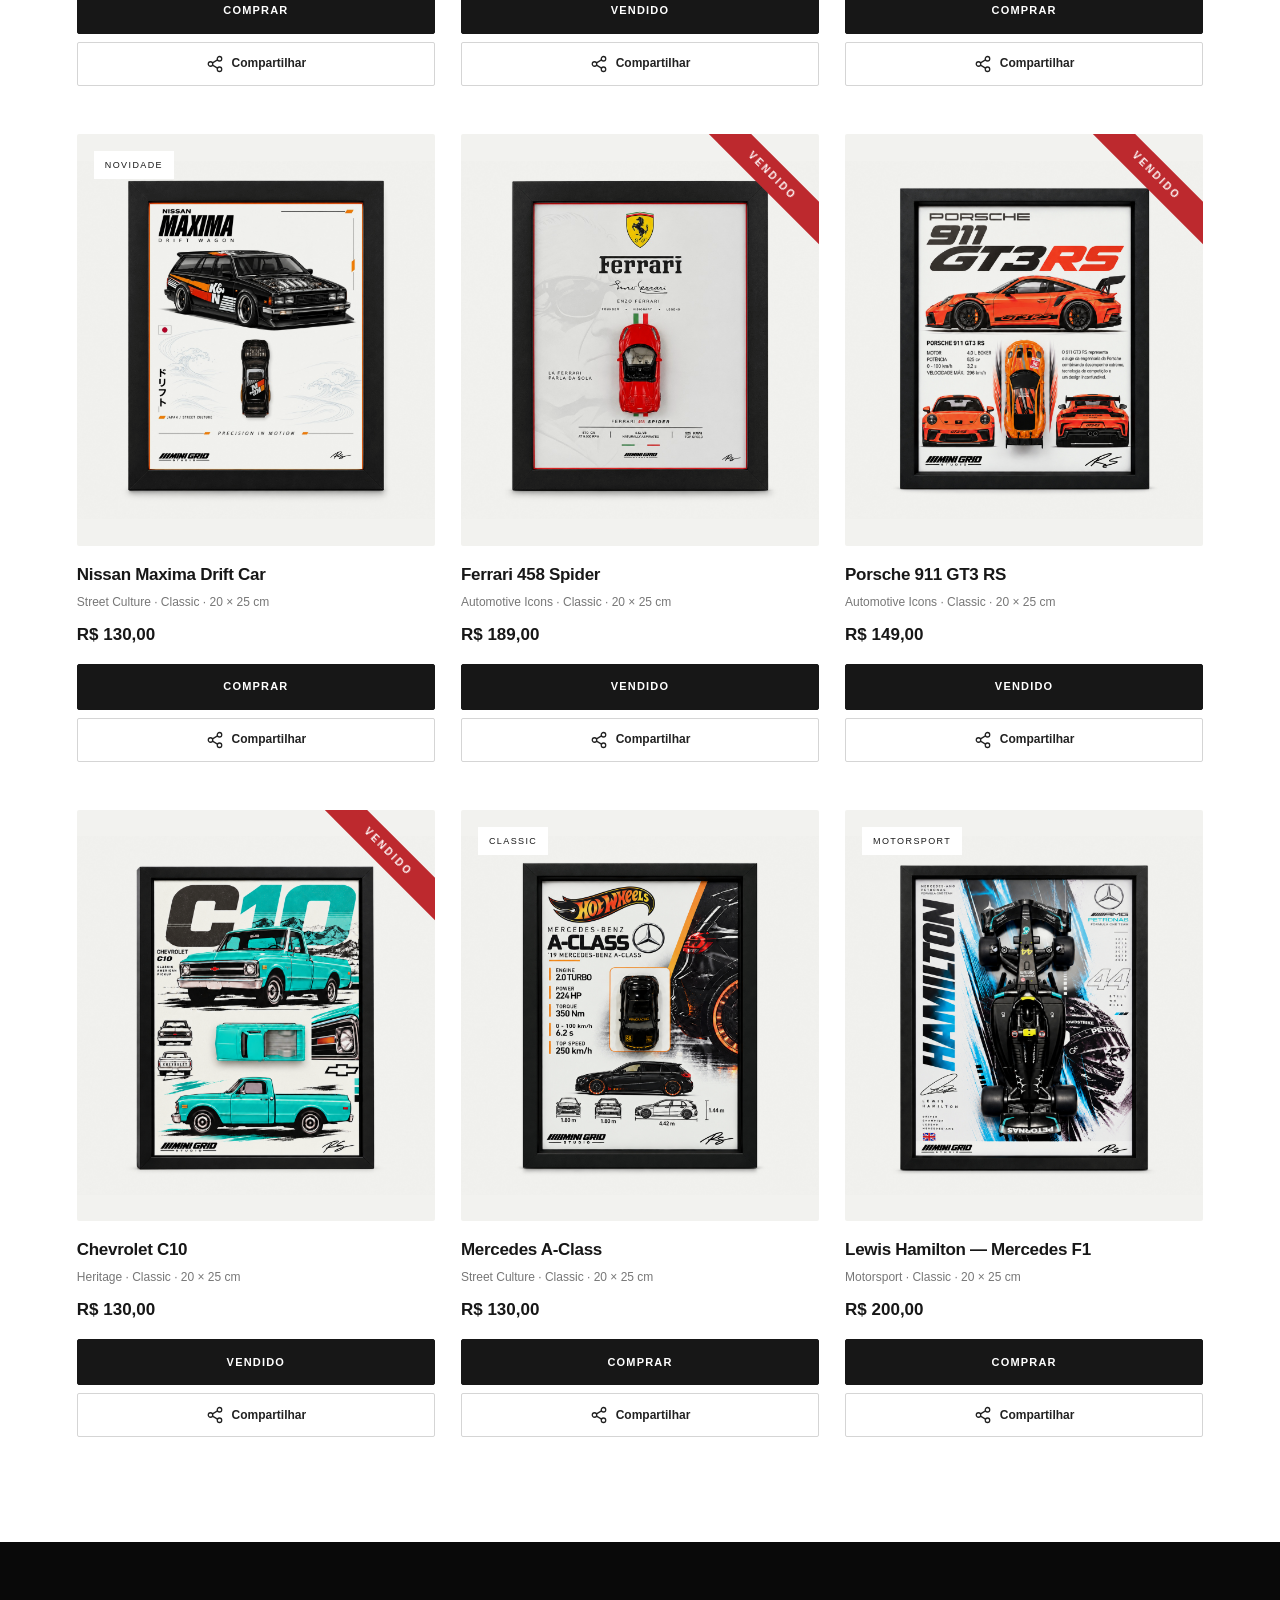
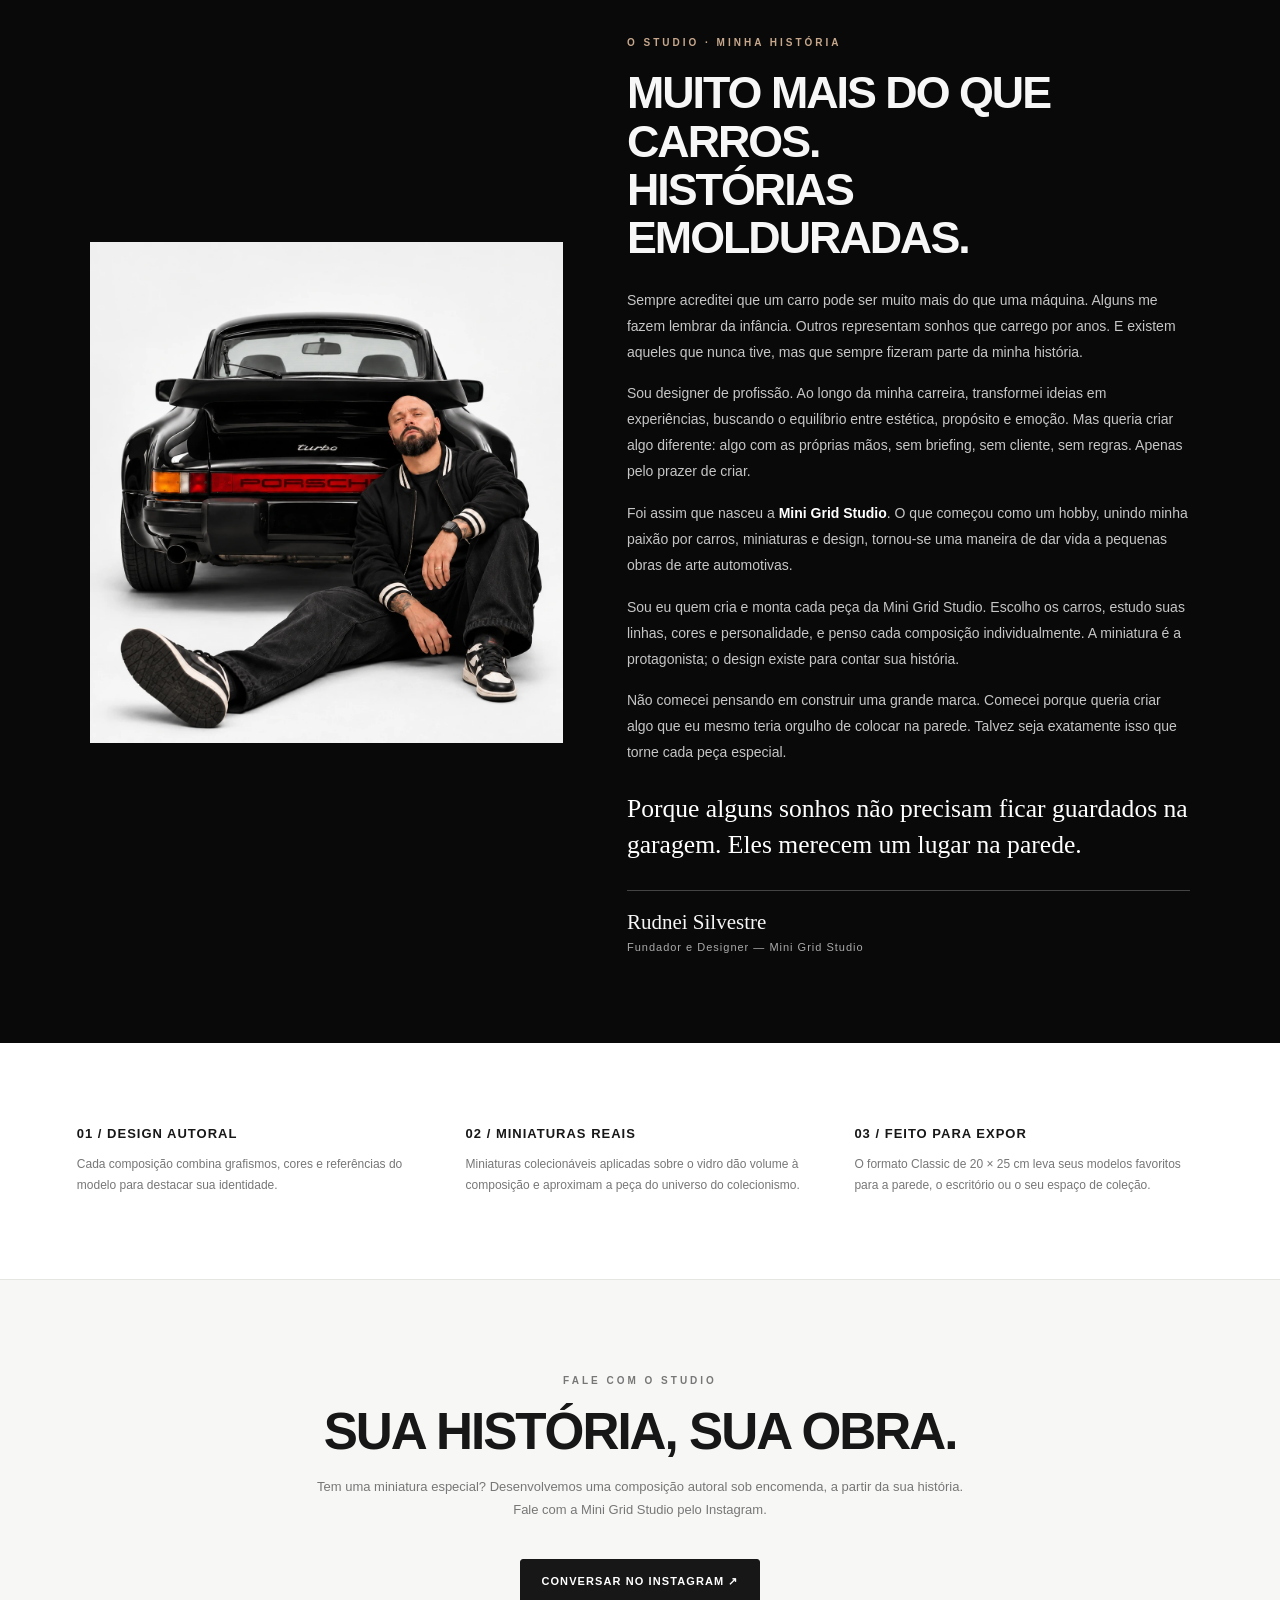
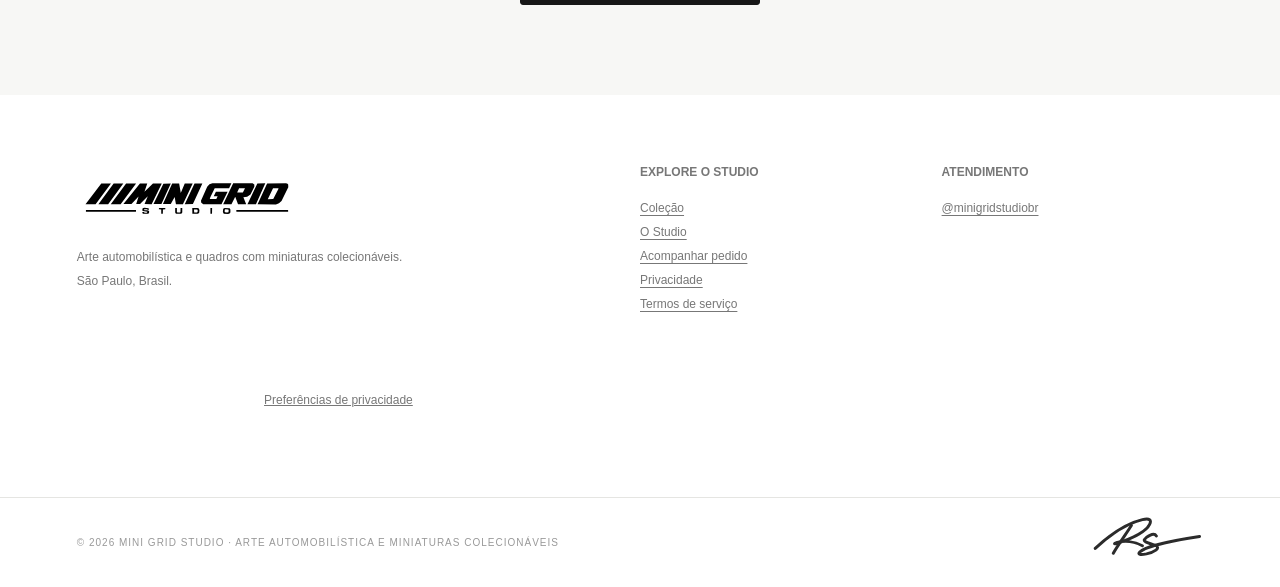
==== commit e9f09ee9: "Reposiciona Mini Grid como galeria de arte autoral e organiza coleções" ====
--- a/index.html
+++ b/index.html
@@ -1,5 +1,5 @@
 <!doctype html>
-<html lang="pt-BR"><head><meta charset="utf-8"><meta name="viewport" content="width=device-width,initial-scale=1"><meta name="theme-color" content="#f8f8f6"><meta name="description" content="Mini Grid Studio: arte automobilística com miniaturas colecionáveis em quadros exclusivos."><title>Mini Grid Studio — Quadros com miniaturas colecionáveis</title>
+<html lang="pt-BR"><head><meta charset="utf-8"><meta name="viewport" content="width=device-width,initial-scale=1"><meta name="theme-color" content="#f8f8f6"><meta name="description" content="Mini Grid Studio: arte automobilística com miniaturas colecionáveis em quadros exclusivos."><title>Mini Grid Studio — Arte automotiva autoral</title>
 <style>
 :root{--ink:#171717;--muted:#777;--line:#e5e5e2;--cream:#f7f7f5}*{box-sizing:border-box}html{scroll-behavior:smooth}body{margin:0;color:var(--ink);background:#fff;font-family:Arial,Helvetica,sans-serif;-webkit-font-smoothing:antialiased}button,input,select{font:inherit}button{cursor:pointer}a{text-decoration:none;color:inherit}.top{padding:10px 20px;text-align:center;background:#171717;color:white;font-size:10px;letter-spacing:2px}.header{height:85px;display:flex;align-items:center;justify-content:space-between;padding:0 5%;border-bottom:1px solid var(--line);background:#fff}.header .side{display:flex;gap:25px;align-items:center;font-size:11px;letter-spacing:1.5px}.logo{text-align:center;font-weight:900;font-size:24px;letter-spacing:3px;line-height:1}.logo small{display:block;font-size:9px;letter-spacing:6px;font-weight:500;margin-top:7px}.iconbtn{border:0;background:none;color:inherit;font-size:12px;letter-spacing:1px;padding:10px}.hero{min-height:670px;display:grid;grid-template-columns:47% 53%;background:#f7f7f5}.hero-copy{display:flex;flex-direction:column;justify-content:center;padding:9% 12%}.eyebrow{font-size:10px;letter-spacing:3px;text-transform:uppercase;font-weight:bold;color:#777}.hero h1{font-size:clamp(48px,6vw,98px);line-height:.94;letter-spacing:-4px;font-weight:700;margin:26px 0}.hero p{font-size:15px;line-height:1.9;max-width:430px;color:#666}.cta{display:inline-flex;justify-content:center;align-items:center;background:#171717;color:white;padding:18px 25px;font-size:11px;font-weight:bold;letter-spacing:2px;border:1px solid #171717;margin-top:24px;width:max-content}.cta.outline{background:white;color:#171717}.hero-art{display:flex;align-items:center;justify-content:center;position:relative;overflow:hidden;background:#eaeae6}.hero-art .art{width:min(57%,410px);box-shadow:18px 25px 35px #0002;transform:rotate(-2deg)}.hero-tag{position:absolute;bottom:30px;right:35px;color:#555;font-size:10px;letter-spacing:2px}.section{padding:105px 6%}.section-heading{display:flex;align-items:end;justify-content:space-between;gap:20px;margin-bottom:35px}.section-heading h2{font-size:clamp(36px,5vw,70px);letter-spacing:-3px;margin:12px 0 0}.section-heading p{max-width:290px;font-size:13px;line-height:1.7;color:#777}.filters{display:flex;gap:9px;flex-wrap:wrap;margin-bottom:28px}.filter{border:1px solid #ddd;background:#fff;padding:12px 18px;font-size:11px;letter-spacing:1px}.filter.active,.filter:hover{background:#171717;color:white;border-color:#171717}.products{display:grid;grid-template-columns:repeat(3,minmax(0,1fr));gap:50px 24px}.product{min-width:0}.product-image{background:#f4f4f2;aspect-ratio:4/5;display:flex;align-items:center;justify-content:center;position:relative;overflow:hidden;cursor:pointer}.product-image .art{width:58%;transition:transform .35s ease;box-shadow:10px 17px 22px #0002}.product-image:hover .art{transform:scale(1.05)}.tag{position:absolute;left:17px;top:17px;font-size:9px;letter-spacing:1.4px;background:#fff;padding:9px 11px}.product-info{display:flex;justify-content:space-between;gap:12px;padding-top:18px}.product h3{font-size:16px;font-weight:600;margin:0 0 9px}.product p{font-size:12px;color:#888;margin:0}.product strong{font-size:13px;white-space:nowrap}.product button.details{display:inline-flex;align-items:center;justify-content:center;margin-top:14px;padding:13px 24px;border:1px solid #171717;background:#171717;color:#fff;text-decoration:none;font-size:11px;font-weight:700;letter-spacing:1.4px;transition:background .2s ease,color .2s ease}.product button.details:hover{background:#fff;color:#171717}.product button.details:focus-visible{outline:2px solid #171717;outline-offset:3px}.empty{display:none;padding:40px;text-align:center;color:#777}.statement{padding:110px 7%;background:#171717;color:#fff;text-align:center}.statement h2{font-size:clamp(36px,6vw,80px);letter-spacing:-3px;line-height:1.04;max-width:900px;margin:20px auto}.statement p{font-size:14px;line-height:1.9;color:#aaa;max-width:530px;margin:auto}.features{display:grid;grid-template-columns:repeat(3,1fr);gap:40px;padding:70px 6%;border-bottom:1px solid var(--line)}.features h3{font-size:13px;letter-spacing:1px}.features p{font-size:12px;line-height:1.8;color:#777}.newsletter{padding:90px 6%;background:#f7f7f5;text-align:center}.newsletter h2{font-size:clamp(30px,4vw,55px);letter-spacing:-2px;margin:14px 0}.newsletter p{font-size:13px;color:#777;line-height:1.8}.footer{display:grid;grid-template-columns:2fr 1fr 1fr;gap:40px;padding:65px 6%;font-size:12px;line-height:2;color:#777}.footer .logo{text-align:left;color:#171717}.footer a{text-decoration:underline;text-underline-offset:3px}.copyright{padding:20px 6%;border-top:1px solid var(--line);font-size:10px;color:#999;letter-spacing:1px}.art{aspect-ratio:4/5;background:white;border:10px solid #202020;outline:2px solid #b6b6b6;display:flex;flex-direction:column;justify-content:space-between;padding:8% 8% 7%;position:relative;overflow:hidden}.art:before{content:"";position:absolute;left:0;right:0;top:0;bottom:0;box-shadow:inset 0 0 0 5px #f8f8f8;pointer-events:none}.art .art-head{font-weight:900;font-size:clamp(12px,2vw,26px);letter-spacing:-1px;z-index:1}.art .art-sub{font-size:clamp(5px,.7vw,9px);letter-spacing:2px;color:#666;margin-top:5px}.art .art-car{width:100%;height:45%;display:flex;align-items:center;justify-content:center;position:relative}.art .art-car svg{width:100%;filter:drop-shadow(4px 5px 3px #0003);transform:rotate(-22deg)}.art .art-number{font-size:clamp(42px,7vw,100px);font-weight:900;line-height:.8;opacity:.11;position:absolute;bottom:18%;right:5%}.art .art-foot{border-top:2px solid #222;padding-top:8px;display:flex;justify-content:space-between;gap:4px;font-size:clamp(5px,.7vw,9px);letter-spacing:1px}.art[data-tone="orange"]{--car:#ef792a}.art[data-tone="turquoise"]{--car:#51b9c1}.art[data-tone="silver"]{--car:#999}.art[data-tone="red"]{--car:#c7272b}.art[data-tone="blue"]{--car:#2267b3}.art[data-tone="black"]{--car:#222}.art .accent{color:var(--car)}.art .art-line{height:7px;background:var(--car);width:42%;margin-top:14px}.overlay{position:fixed;inset:0;background:#0009;z-index:10;display:none;align-items:center;justify-content:center;padding:20px}.overlay.open{display:flex}.modal{background:white;width:min(950px,100%);max-height:90vh;overflow:auto;display:grid;grid-template-columns:1fr 1fr;position:relative}.modal-visual{background:#f4f4f2;padding:55px;display:flex;justify-content:center;align-items:center;min-height:480px}.modal-visual .art{width:70%;box-shadow:12px 18px 22px #0002}.modal-info{padding:70px 45px}.modal-info h2{font-size:40px;letter-spacing:-2px;margin:18px 0}.modal-info p{font-size:14px;line-height:1.9;color:#777}.modal-price{font-size:22px;margin:30px 0}.close{position:absolute;top:15px;right:15px;background:white;border:0;font-size:25px;z-index:2}.notice{font-size:11px!important}.mobilemenu{display:none;position:absolute;top:115px;left:0;right:0;background:#fff;z-index:5;padding:25px;border-bottom:1px solid #ddd}.mobilemenu.open{display:flex;flex-direction:column;gap:25px}.sample{position:absolute;bottom:13px;left:15px;font-size:9px;letter-spacing:1px;color:#777;background:#fff;padding:6px 8px;z-index:1}@media(max-width:800px){.hero{grid-template-columns:1fr}.hero-copy{padding:80px 7%}.hero-art{min-height:550px}.products{grid-template-columns:repeat(2,1fr)}.features{gap:20px}.footer{grid-template-columns:1fr 1fr}.modal-info{padding:50px 25px}}@media(max-width:560px){.header{height:75px;padding:0 4%}.header .side{gap:5px}.header .side .desktop{display:none}.logo{font-size:17px;letter-spacing:2px}.logo small{font-size:7px;letter-spacing:4px}.top{font-size:8px}.hero h1{font-size:56px}.hero-art{min-height:450px}.section{padding:70px 5%}.products{grid-template-columns:1fr;gap:40px}.product-image{aspect-ratio:4/4.5}.section-heading{display:block}.features{grid-template-columns:1fr;padding:50px 6%}.footer{grid-template-columns:1fr}.modal{grid-template-columns:1fr}.modal-visual{min-height:360px;padding:30px}.modal-visual .art{width:50%}.modal-info{padding:30px}.modal-info h2{font-size:31px}.mobilemenu{top:105px}}
 .gallery{display:grid;grid-template-columns:repeat(4,1fr);gap:8px;margin-top:14px}.gallery button{border:1px solid #ddd;background:#f6f6f4;aspect-ratio:1;display:grid;place-items:center;cursor:pointer;overflow:hidden}.gallery button.active{border:2px solid #111}.gallery button .art{width:60%;border-width:3px;padding:5%}.gallery button .art-head{font-size:7px}.gallery button .art-sub,.gallery button .art-foot{font-size:3px}.gallery button .art-number{font-size:15px}.gallery button .art-line{height:2px;margin-top:3px}.gallery-stage{height:370px;display:flex;align-items:center;justify-content:center}.gallery-stage .art{width:60%;max-width:265px}.gallery-stage.view1 .art{transform:rotate(-9deg) scale(.9)}.gallery-stage.view2 .art{transform:scale(1.18)}.gallery-stage.view3 .art{transform:rotate(9deg) scale(.9)}.gallery-label{text-align:center;color:#777;font-size:10px;margin-top:12px}@media(max-width:560px){.gallery-stage{height:280px}}.official-logo{display:block;width:200px;max-width:100%;height:auto}.header .logo{display:block;width:200px}.footer .official-logo{width:220px}@media(max-width:560px){.header .logo{width:140px}.official-logo{width:140px}}.signature-rs{position:absolute;right:6%;bottom:28px;width:115px;max-width:25%;height:auto;opacity:.86}.copyright{position:relative;padding-right:170px;min-height:90px;display:flex;align-items:center}@media(max-width:560px){.signature-rs{right:5%;bottom:18px;width:80px}.copyright{padding-right:105px;min-height:75px}}.cart-panel{position:fixed;inset:0;background:#0009;z-index:20;display:none;justify-content:flex-end}.cart-panel.open{display:flex}.cart-content{background:white;width:min(460px,100%);height:100%;padding:35px;overflow:auto;display:flex;flex-direction:column}.cart-top{display:flex;justify-content:space-between;align-items:center;border-bottom:1px solid #ddd;padding-bottom:20px}.cart-top h2{font-size:28px;letter-spacing:-1px}.cart-close{border:0;background:none;font-size:28px}.cart-item{padding:25px 0;border-bottom:1px solid #eee;display:flex;justify-content:space-between;gap:15px}.cart-item h3{font-size:14px;margin:0 0 8px}.cart-item p{font-size:12px;color:#777}.qty{display:flex;align-items:center;gap:12px}.qty button{width:28px;height:28px;background:#fff;border:1px solid #ddd}.cart-bottom{margin-top:auto;padding-top:25px}.cart-total{display:flex;justify-content:space-between;font-size:18px;font-weight:bold}.cart-bottom p{font-size:12px;color:#777;line-height:1.7}.cart-bottom button{width:100%;padding:18px;background:#222;color:#fff;border:0;letter-spacing:1px;font-size:11px;margin-top:12px}.cart-bottom button:disabled{background:#aaa;cursor:not-allowed}.buy-now{display:block;width:100%;margin-top:16px;border:0;background:#171717;color:white;padding:17px;font-size:11px;letter-spacing:1px}.cart-empty{padding:35px 0;color:#777;font-size:14px}.shipping-block{margin-top:25px;padding:20px 0;border-top:1px solid #e5e5e5}.shipping-block h3{font-size:13px;letter-spacing:1px}.shipping-row{display:flex;gap:8px}.shipping-row input{min-width:0;flex:1;border:1px solid #ccc;padding:13px;font-size:14px}.shipping-row button{background:#222;color:white;border:0;padding:0 10px;font-size:10px;min-width:78px;flex:0 0 auto;white-space:nowrap}.shipping-row input{width:0;min-width:0;flex:1 1 auto}.shipping-row{gap:6px}.shipping-message{font-size:12px;color:#666;line-height:1.6}.shipping-message.error{color:#a12727}.shipping-total{display:flex;justify-content:space-between;margin-top:13px;font-size:13px}.shipping-total strong{font-size:17px}.cart-content .shipping-row{display:grid!important;grid-template-columns:minmax(0,1fr) 76px!important;gap:8px!important;width:100%!important;align-items:stretch}.cart-content .shipping-row input{display:block!important;width:100%!important;min-width:0!important;box-sizing:border-box!important;flex:none!important;padding:12px 10px!important;font-size:16px!important;border-radius:0}.cart-content .shipping-row button{display:block!important;width:76px!important;min-width:0!important;max-width:76px!important;padding:0 4px!important;flex:none!important;font-size:9px!important;letter-spacing:0!important;border-radius:0}.cart-content{padding-left:22px;padding-right:22px}@media(min-width:600px){.cart-content{padding-left:35px;padding-right:35px}}.approved-mockup{display:block;max-width:100%;height:auto;object-fit:contain}.product-image:has(>.approved-mockup){background:#fff}.product-image>.approved-mockup{width:100%;height:100%;object-fit:contain;background:#fff}.hero-art>.approved-mockup{width:min(90%,620px);max-height:670px;object-fit:contain}.modal-visual:has(.approved-mockup){background:#fff}.hero-art:has(>.approved-mockup){background:#fff}.gallery-stage:has(.approved-mockup){height:auto;min-height:280px;background:#fff}.gallery-stage>.approved-mockup{width:100%;max-height:600px;object-fit:contain}.gallery:has(.approved-mockup){display:grid}.gallery-shell{position:relative}.gallery-stage:has(.approved-mockup){aspect-ratio:1;min-height:0;height:auto;outline-offset:4px}.gallery-stage>.approved-mockup{width:100%;height:100%;max-height:none;object-fit:contain}.gallery-nav{position:absolute;top:50%;transform:translateY(-50%);width:36px;height:36px;border:1px solid #ddd;border-radius:50%;background:#fffffff0;color:#171717;display:grid;place-items:center;font-size:24px;z-index:1;box-shadow:0 2px 8px #0001}.gallery-prev{left:6px}.gallery-next{right:6px}.gallery{grid-template-columns:repeat(3,minmax(0,1fr));gap:10px}.gallery button{padding:0;aspect-ratio:1;border:1px solid #ddd;background:white}.gallery button img{display:block;width:100%;height:100%;object-fit:contain}.gallery button.active{border:2px solid #171717}.gallery button:focus-visible,.gallery-nav:focus-visible{outline:2px solid #171717;outline-offset:3px}.gallery-label{font-size:11px;line-height:1.6;min-height:18px}.gallery-hint{font-size:10px;color:#777;text-align:center;margin:5px 0 0}.modal-visual{align-items:flex-start}.modal-info{padding-top:55px}@media(max-width:560px){.modal-visual{padding:32px 24px 18px;min-height:0}.gallery{max-width:300px;margin:12px auto 0}.gallery-nav{width:34px;height:34px}.modal-info{padding-top:22px}}.product-specs{margin-top:30px;border-top:1px solid #e5e5e2;padding-top:22px}.product-specs h3,.product-faq h3,.product-story h3{font-size:18px;letter-spacing:-.4px;margin:0 0 16px}.spec-list{margin:0}.spec-row{display:grid;grid-template-columns:42% 1fr;gap:14px;padding:12px 0;border-bottom:1px solid #eee;font-size:12px;line-height:1.7}.spec-row dt{color:#777}.spec-row dd{margin:0;color:#222}.product-faq{margin-top:28px}.product-faq details{border-bottom:1px solid #e5e5e2;padding:15px 0}.product-faq summary{cursor:pointer;font-size:13px;font-weight:600;line-height:1.6}.product-faq details p{font-size:12px;margin:12px 0 0;line-height:1.8}.product-faq a{text-decoration:underline;text-underline-offset:3px}.product-story{padding-top:28px;margin-top:28px;border-top:1px solid #e5e5e2}.product-story p{font-size:13px}.modal-info .product-specs p{font-size:12px}.product-info{display:flex;flex-direction:column;align-items:flex-start;justify-content:flex-start;gap:12px;padding-top:20px;text-align:left}.product-info>div{width:100%;min-height:0}.product h3{font-size:17px;line-height:1.45;font-weight:600;margin:0 0 8px;letter-spacing:-.2px}.product p{font-size:12px;line-height:1.6;color:#777;margin:0}.product-info>strong{display:block;font-size:18px;line-height:1.4;font-weight:600;white-space:normal}.product button.details{display:inline-flex;align-items:center;padding:0;margin-top:16px;font-size:11px;line-height:1.8;letter-spacing:.7px;text-underline-offset:5px;text-align:left}.products{row-gap:56px}@media(max-width:560px){.product-info>div{min-height:0}.product-info{gap:12px;padding-top:18px}.product button.details{margin-top:14px}.products{row-gap:44px}}.product-info{gap:7px;padding-top:10px}.product h3{margin-bottom:3px;font-size:16px;line-height:1.35}.product p{line-height:1.45}.product-info>strong{font-size:17px;line-height:1.35}.product button.details{margin-top:8px;line-height:1.5}@media(max-width:560px){.product-info{gap:7px;padding-top:10px}.product button.details{margin-top:8px}}.gallery button{background:#f3f3f1;border:1px solid #e3e3df;border-radius:5px;padding:5px;overflow:hidden;transition:border-color .18s,background-color .18s}.gallery button img{border-radius:2px}.gallery button:hover{background:#eaeae6;border-color:#b8b8b0}.gallery button.active{background:#e7e7e1;border:2px solid #171717;padding:4px}.product-image:has(>.approved-mockup){background:#f3f3f0;border-radius:4px;isolation:isolate}.product-image>.approved-mockup{background:transparent;mix-blend-mode:multiply}.header{position:sticky;top:0;z-index:8;min-height:94px;height:auto;padding:18px 6%;display:flex;align-items:center;justify-content:space-between;gap:36px;background:#fff;border-bottom:1px solid #e8e8e4}.header .logo{display:block;flex:0 0 205px;width:205px;text-align:left;line-height:0}.header .official-logo{display:block;width:100%;height:auto}.main-nav{display:flex;align-items:center;gap:28px;margin-right:auto}.main-nav>a,.header-tracking{font-size:12px;line-height:1.5;letter-spacing:.3px;white-space:nowrap}.main-nav>a{padding:12px 0;color:#555}.main-nav>a:hover,.header-tracking:hover{color:#111;text-decoration:underline;text-underline-offset:6px}.header-actions{display:flex;align-items:center;gap:24px;flex:0 0 auto}.header-tracking{color:#555}.header .iconbtn{display:inline-flex;align-items:center;justify-content:center;gap:9px;padding:8px 0;font-size:12px;line-height:1.5;letter-spacing:.3px;color:#171717}.header-cart svg{width:21px;height:24px;flex:none}.cart-badge{min-width:21px;height:21px;padding:0 5px;display:inline-flex;align-items:center;justify-content:center;background:#171717;color:#fff;border-radius:50%;font-size:10px;font-weight:600;letter-spacing:0}.header .menu-toggle{display:none}.menu-lines{width:18px;height:14px;position:relative;display:inline-block}.menu-lines>span{position:absolute;left:0;width:18px;height:1.5px;background:#171717;transition:transform .2s,top .2s}.menu-lines>span:first-child{top:3px}.menu-lines>span:last-child{top:10px}.menu-toggle.is-open .menu-lines>span:first-child{top:7px;transform:rotate(45deg)}.menu-toggle.is-open .menu-lines>span:last-child{top:7px;transform:rotate(-45deg)}.header .mobilemenu{position:absolute;top:100%;left:0;right:0;z-index:8;background:#fff;padding:10px 6% 22px;border-bottom:1px solid #ddd;box-shadow:0 14px 20px #00000008}.header .mobilemenu[hidden]{display:none}.header .mobilemenu.open{display:grid;gap:0}.mobilemenu>a{display:flex;align-items:center;justify-content:space-between;padding:17px 0;border-bottom:1px solid #eee;font-size:14px;line-height:1.5}.mobilemenu>a:last-child{border-bottom:0}.mobilemenu>a>span{color:#888}.section{scroll-margin-top:100px}@media(max-width:1100px){.header{gap:24px;padding-left:5%;padding-right:5%}.header .logo{flex-basis:175px;width:175px}.main-nav{gap:20px}.header-actions{gap:18px}}@media(max-width:800px){.header{min-height:76px;padding:16px 5%;gap:16px}.header .logo{width:165px;flex:0 1 165px}.main-nav,.header-tracking,.cart-label{display:none}.header-actions{gap:20px;margin-left:auto}.header .menu-toggle{display:inline-flex;gap:7px}.header .header-cart{gap:6px}.header .mobilemenu{padding-left:5%;padding-right:5%}.section{scroll-margin-top:82px}}@media(max-width:380px){.header .logo{width:138px;flex-basis:138px}.header-actions{gap:13px}.header .menu-toggle{font-size:11px}.header .iconbtn{gap:5px}}
@@ -88,13 +88,13 @@
 .buy-now:disabled{background:#e5e5e2;color:#777;border-color:#e5e5e2;cursor:not-allowed}
 .product.sold .product-image:hover .art{transform:none}
 @media(prefers-reduced-motion:reduce){.product.sold .product-image>.approved-mockup,.product.sold .product-image>.art{transition:none}}
-</style><link rel="stylesheet" href="/assets/store-ui.css"><link rel="stylesheet" href="/assets/hero-motorsport.css"><script src="/assets/catalog.js"></script><style>.product-share{display:inline-flex;align-items:center;justify-content:center;gap:8px;min-height:44px;width:100%;margin:8px 0 0;padding:8px 12px;border:1px solid #d5d5d5;border-radius:2px;background:#fff;color:#222;font:600 12px/1.4 Arial,sans-serif;cursor:pointer;box-sizing:border-box}.product-share:hover{background:#f4f4f4;border-color:#777}.product-share:focus-visible{outline:2px solid #171717;outline-offset:3px}.product-share svg{flex-shrink:0}</style></head><body>
-<div class="top">ARTE AUTOMOBILÍSTICA • PRODUZIDA COM PAIXÃO</div><header class="header"><a href="/" class="logo" aria-label="Mini Grid Studio — início"><img src="assets/mini-grid-logo.svg" alt="Mini Grid Studio" class="official-logo" width="200" height="67"></a><nav class="main-nav" aria-label="Navegação principal"><a href="#colecao">Coleção</a><a href="#sobre">O Studio</a><a href="https://www.instagram.com/minigridstudiobr/" target="_blank" rel="noopener">Instagram ↗</a></nav><div class="header-actions"><a class="tracking-link header-tracking" href="/acompanhar.html">Acompanhar pedido</a><a class="account-link" href="/minha-conta.html" aria-label="Entrar ou acessar Minha Conta"><svg viewBox="0 0 24 24" width="17" height="17" fill="none" stroke="currentColor" stroke-width="1.6" stroke-linecap="round" stroke-linejoin="round" aria-hidden="true"><circle cx="12" cy="8" r="3.5"/><path d="M5 20c0-4 3-6 7-6s7 2 7 6"/></svg><span>Entrar / Minha Conta</span></a><button class="iconbtn header-cart" id="cartOpen" aria-label="Abrir sacola"><svg viewBox="0 0 24 24" fill="none" aria-hidden="true"><path d="M5 8h14l1 13H4L5 8Z" stroke="currentColor" stroke-width="1.5"/><path d="M8 9V6a4 4 0 0 1 8 0v3" stroke="currentColor" stroke-width="1.5"/></svg><span class="cart-label">Sacola</span><span class="cart-badge" id="cartCount" aria-live="polite">0</span></button><button class="iconbtn menu-toggle" id="menuBtn" aria-label="Abrir menu" aria-controls="mobilemenu" aria-expanded="false"><span class="menu-lines" aria-hidden="true"><span></span><span></span></span><span>Menu</span></button></div><nav class="mobilemenu" id="mobilemenu" aria-label="Menu do celular" hidden><a href="#colecao">Explorar coleção <span aria-hidden="true">↗</span></a><a href="#sobre">Conheça o Studio <span aria-hidden="true">↗</span></a><a href="/minha-conta.html">Minha Conta <span aria-hidden="true">↗</span></a><a class="tracking-link" href="/acompanhar.html">Acompanhar meu pedido <span aria-hidden="true">↗</span></a><a href="https://www.instagram.com/minigridstudiobr/" target="_blank" rel="noopener">Fale com o Studio <span aria-hidden="true">↗</span></a></nav></header>
-<main><style>#grid5-banner[hidden],#grid5-original[hidden]{display:none!important}#grid5-banner{background:#141414;color:#fff;padding:clamp(28px,5vw,80px);display:grid;grid-template-columns:1fr 1fr;gap:clamp(20px,4vw,60px);align-items:center;border-bottom:3px solid #b62930}#grid5-banner .bf-kicker{font-size:12px;letter-spacing:.22em;font-weight:700;color:#ff8585}#grid5-banner h1{font-size:clamp(42px,7vw,96px);line-height:.92;letter-spacing:-.05em;margin:20px 0;color:white}#grid5-banner p{color:#eee;line-height:1.5;margin:12px 0}#grid5-banner .bf-price{font-size:clamp(32px,4vw,56px);font-weight:800}#grid5-banner .bf-code{border:1px solid #777;padding:10px 16px;display:inline-block;letter-spacing:.12em}#grid5-banner .bf-cta{display:inline-block;background:white;color:#111;padding:15px 24px;font-weight:700;text-decoration:none;margin-top:16px}#grid5-banner .bf-photos{display:grid;grid-template-columns:1fr 1fr;gap:14px}#grid5-banner figure{margin:0;min-width:0}#grid5-banner img{display:block;width:100%;aspect-ratio:4/5;object-fit:contain;background:#eee}#grid5-banner figcaption{font-size:11px;letter-spacing:.08em;margin-top:8px;color:#ddd}#grid5-banner .bf-clock{font-variant-numeric:tabular-nums;letter-spacing:.12em;font-size:23px;font-weight:700}@media(max-width:700px){#grid5-banner{grid-template-columns:1fr;padding:28px 20px}#grid5-banner .bf-photos{gap:10px}}</style><section id="grid5-banner" hidden aria-labelledby="bf-title"><div><span class="bf-kicker">27 NOV · CHRISTMAS EDITION</span><h1 id="bf-title">BLACK<br>FRIDAY.</h1><p>Neste Natal, presenteie uma paixão.</p><p class="bf-price">R$ 160,55</p><p>5% OFF nos Classic participantes de R$ 169.<br>Frete à parte. Estoque sujeito à disponibilidade.</p><strong class="bf-code">CUPOM GRID5</strong><p>Termina hoje · horário de Brasília</p><div class="bf-clock" id="bf-clock" role="timer" aria-label="Tempo restante"></div><a class="bf-cta" href="#colecao">EXPLORE A COLEÇÃO ↗</a></div><div class="bf-photos"><figure><img data-bf-src="/assets/mockups/porsche-911-gt3-rs-studio-white-v3.jpg" alt="Quadro Porsche 911 GT3 RS"><figcaption>PORSCHE 911 GT3 RS</figcaption></figure><figure><img data-bf-src="https://vensjehtucothpvzteqj.supabase.co/storage/v1/object/public/product-photos/93f41eaa-8f53-448a-a2ae-762af265447a.jpg" alt="Quadro Ferrari F40 Collezione"><figcaption>FERRARI F40 COLLEZIONE</figcaption></figure></div></section><section id="grid5-original" class="hero hero-motorsport" aria-labelledby="hero-title"><img class="hero-photo" src="/assets/porsche-gt3-hero.webp" alt="Porsche 911 GT3 preta com placa Mini Grid Studio em uma garagem de arquitetura contemporânea" fetchpriority="high" width="1984" height="793"><div class="hero-copy"><span class="eyebrow">MINI GRID STUDIO · ARTE AUTOMOBILÍSTICA</span><h1 id="hero-title">Ícones nas pistas.<br><em>Arte na sua&nbsp;parede.</em></h1><p>A paixão que acelera você, em quadros com miniaturas e detalhes que fazem a diferença.</p><a class="cta" href="#colecao">Explore a coleção <span aria-hidden="true">↗</span></a></div><span class="hero-caption">PORSCHE 911 GT3 <span aria-hidden="true">/</span> INSPIRAÇÃO SEM LIMITES</span></section>
-<script>(function(){const start=Date.parse('2026-11-27T03:00:00Z'),end=Date.parse('2026-11-28T03:00:00Z'),banner=document.getElementById('grid5-banner'),original=document.getElementById('grid5-original'),clock=document.getElementById('bf-clock');function tick(){const now=Date.now(),active=now>=start&&now<end;banner.hidden=!active;original.hidden=active;if(active){banner.querySelectorAll('img[data-bf-src]').forEach(function(img){if(!img.getAttribute('src'))img.src=img.dataset.bfSrc});const n=Math.max(0,Math.floor((end-now)/1000));clock.textContent=[Math.floor(n/3600),Math.floor(n/60)%60,n%60].map(function(v){return String(v).padStart(2,'0')}).join(' : ')}}tick();setInterval(tick,1000)})();</script><section class="section" id="colecao"><div class="section-heading"><div><span class="eyebrow">DESIGN, DETALHE E PAIXÃO</span><h2>A COLEÇÃO.</h2></div><p>Clássicos, esportivos e ícones das pistas em composições com miniaturas aplicadas sobre o vidro.</p></div><div class="filters" id="filters"><button class="filter active" data-filter="all">TODOS</button><button class="filter" data-filter="porsche">PORSCHE</button><button class="filter" data-filter="chevrolet">CHEVROLET</button><button class="filter" data-filter="mercedes">MERCEDES</button><button class="filter" data-filter="ferrari">FERRARI</button><button class="filter" data-filter="nissan">NISSAN</button></div><div class="products" id="products"></div><p class="empty" id="empty">Nenhuma peça encontrada nessa categoria.</p></section>
+</style><link rel="stylesheet" href="/assets/store-ui.css"><link rel="stylesheet" href="/assets/hero-motorsport.css"><script src="/assets/catalog.js"></script><style>.product-share{display:inline-flex;align-items:center;justify-content:center;gap:8px;min-height:44px;width:100%;margin:8px 0 0;padding:8px 12px;border:1px solid #d5d5d5;border-radius:2px;background:#fff;color:#222;font:600 12px/1.4 Arial,sans-serif;cursor:pointer;box-sizing:border-box}.product-share:hover{background:#f4f4f4;border-color:#777}.product-share:focus-visible{outline:2px solid #171717;outline-offset:3px}.product-share svg{flex-shrink:0}</style><style>#grid5-original.hero{display:grid;grid-template-columns:46% 54%;min-height:560px;background:#f4f3ef;position:relative;overflow:hidden;color:#171717}#grid5-original .hero-photo{position:relative;inset:auto;grid-column:2;grid-row:1;width:100%;height:100%;max-height:720px;object-fit:contain;background:#f4f3ef;mix-blend-mode:multiply}#grid5-original:before,#grid5-original:after{display:none}#grid5-original .hero-copy{position:relative;grid-column:1;grid-row:1;z-index:2;padding:12% 8% 12% 12%;max-width:none;color:#171717}#grid5-original h1{font-size:clamp(42px,5vw,78px);line-height:1.02;letter-spacing:-.055em;color:#171717}#grid5-original h1 em{font-family:Georgia,serif;font-weight:400;color:#171717}#grid5-original p,#grid5-original .eyebrow{color:#555}#grid5-original .cta{background:#171717;color:white;border-color:#171717}#grid5-original .hero-caption{color:#555;bottom:16px;right:20px}#filters .filter{letter-spacing:.03em;text-transform:none;border-radius:0;padding:12px 16px}#colecao .section-heading h2{font-size:clamp(32px,4.5vw,60px)}@media(max-width:800px){#grid5-original.hero{grid-template-columns:1fr;min-height:0}#grid5-original .hero-copy{grid-column:1;grid-row:1;padding:56px 7% 24px}#grid5-original .hero-photo{grid-column:1;grid-row:2;max-height:460px}#grid5-original .hero-caption{font-size:9px}}</style></head><body>
+<div class="top">ARTE AUTOMOTIVA AUTORAL • DESIGN E PRODUÇÃO ARTESANAL</div><header class="header"><a href="/" class="logo" aria-label="Mini Grid Studio — início"><img src="assets/mini-grid-logo.svg" alt="Mini Grid Studio" class="official-logo" width="200" height="67"></a><nav class="main-nav" aria-label="Navegação principal"><a href="#colecao">Coleção</a><a href="#sobre">O Studio</a><a href="https://www.instagram.com/minigridstudiobr/" target="_blank" rel="noopener">Instagram ↗</a></nav><div class="header-actions"><a class="tracking-link header-tracking" href="/acompanhar.html">Acompanhar pedido</a><a class="account-link" href="/minha-conta.html" aria-label="Entrar ou acessar Minha Conta"><svg viewBox="0 0 24 24" width="17" height="17" fill="none" stroke="currentColor" stroke-width="1.6" stroke-linecap="round" stroke-linejoin="round" aria-hidden="true"><circle cx="12" cy="8" r="3.5"/><path d="M5 20c0-4 3-6 7-6s7 2 7 6"/></svg><span>Entrar / Minha Conta</span></a><button class="iconbtn header-cart" id="cartOpen" aria-label="Abrir sacola"><svg viewBox="0 0 24 24" fill="none" aria-hidden="true"><path d="M5 8h14l1 13H4L5 8Z" stroke="currentColor" stroke-width="1.5"/><path d="M8 9V6a4 4 0 0 1 8 0v3" stroke="currentColor" stroke-width="1.5"/></svg><span class="cart-label">Sacola</span><span class="cart-badge" id="cartCount" aria-live="polite">0</span></button><button class="iconbtn menu-toggle" id="menuBtn" aria-label="Abrir menu" aria-controls="mobilemenu" aria-expanded="false"><span class="menu-lines" aria-hidden="true"><span></span><span></span></span><span>Menu</span></button></div><nav class="mobilemenu" id="mobilemenu" aria-label="Menu do celular" hidden><a href="#colecao">Explorar coleção <span aria-hidden="true">↗</span></a><a href="#sobre">Conheça o Studio <span aria-hidden="true">↗</span></a><a href="/minha-conta.html">Minha Conta <span aria-hidden="true">↗</span></a><a class="tracking-link" href="/acompanhar.html">Acompanhar meu pedido <span aria-hidden="true">↗</span></a><a href="https://www.instagram.com/minigridstudiobr/" target="_blank" rel="noopener">Fale com o Studio <span aria-hidden="true">↗</span></a></nav></header>
+<main><style>#grid5-banner[hidden],#grid5-original[hidden]{display:none!important}#grid5-banner{background:#141414;color:#fff;padding:clamp(28px,5vw,80px);display:grid;grid-template-columns:1fr 1fr;gap:clamp(20px,4vw,60px);align-items:center;border-bottom:3px solid #b62930}#grid5-banner .bf-kicker{font-size:12px;letter-spacing:.22em;font-weight:700;color:#ff8585}#grid5-banner h1{font-size:clamp(42px,7vw,96px);line-height:.92;letter-spacing:-.05em;margin:20px 0;color:white}#grid5-banner p{color:#eee;line-height:1.5;margin:12px 0}#grid5-banner .bf-price{font-size:clamp(32px,4vw,56px);font-weight:800}#grid5-banner .bf-code{border:1px solid #777;padding:10px 16px;display:inline-block;letter-spacing:.12em}#grid5-banner .bf-cta{display:inline-block;background:white;color:#111;padding:15px 24px;font-weight:700;text-decoration:none;margin-top:16px}#grid5-banner .bf-photos{display:grid;grid-template-columns:1fr 1fr;gap:14px}#grid5-banner figure{margin:0;min-width:0}#grid5-banner img{display:block;width:100%;aspect-ratio:4/5;object-fit:contain;background:#eee}#grid5-banner figcaption{font-size:11px;letter-spacing:.08em;margin-top:8px;color:#ddd}#grid5-banner .bf-clock{font-variant-numeric:tabular-nums;letter-spacing:.12em;font-size:23px;font-weight:700}@media(max-width:700px){#grid5-banner{grid-template-columns:1fr;padding:28px 20px}#grid5-banner .bf-photos{gap:10px}}</style><style>#bf-prelaunch[hidden]{display:none!important}#bf-prelaunch{background:#141414;color:#fff;text-align:center;padding:24px 16px;border-bottom:3px solid #b62930}#bf-prelaunch strong{display:block;font-size:clamp(19px,3vw,32px);letter-spacing:.035em}#bf-prelaunch p{margin:8px 0;color:#eee}#bf-prelaunch .pre-digits{display:flex;justify-content:center;gap:8px;margin:14px auto}#bf-prelaunch .pre-digits>div{min-width:72px;background:#262626;padding:10px 12px}#bf-prelaunch .pre-digits b{display:block;font-size:clamp(26px,4vw,42px);font-variant-numeric:tabular-nums}#bf-prelaunch small{font-size:10px;letter-spacing:.08em;color:#ddd}</style><section id="bf-prelaunch" hidden aria-label="Contagem regressiva Black Friday"><strong>BLACK FRIDAY ESTÁ CHEGANDO.</strong><p>Neste Natal, presenteie uma paixão.</p><div class="pre-digits" role="timer" aria-label="Tempo até o lançamento"><div><b id="bf-pre-h">--</b><small>HORAS</small></div><div><b id="bf-pre-m">--</b><small>MINUTOS</small></div><div><b id="bf-pre-s">--</b><small>SEGUNDOS</small></div></div><small>27 NOV · 00H00 · HORÁRIO DE BRASÍLIA</small></section><section id="grid5-banner" hidden aria-labelledby="bf-title"><div><span class="bf-kicker">27 NOV · CHRISTMAS EDITION</span><h1 id="bf-title">BLACK<br>FRIDAY.</h1><p>Neste Natal, presenteie uma paixão.</p><p class="bf-price">R$ 160,55</p><p>5% OFF nos Classic participantes de R$ 169.<br>Frete à parte. Estoque sujeito à disponibilidade.</p><strong class="bf-code">CUPOM GRID5</strong><p>Termina hoje · horário de Brasília</p><div class="bf-clock" id="bf-clock" role="timer" aria-label="Tempo restante"></div><a class="bf-cta" href="#colecao">EXPLORE A COLEÇÃO ↗</a></div><div class="bf-photos"><figure><img data-bf-src="/assets/mockups/porsche-911-gt3-rs-studio-white-v3.jpg" alt="Quadro Porsche 911 GT3 RS"><figcaption>PORSCHE 911 GT3 RS</figcaption></figure><figure><img data-bf-src="https://vensjehtucothpvzteqj.supabase.co/storage/v1/object/public/product-photos/93f41eaa-8f53-448a-a2ae-762af265447a.jpg" alt="Quadro Ferrari F40 Collezione"><figcaption>FERRARI F40 COLLEZIONE</figcaption></figure></div></section><section id="grid5-original" class="hero hero-motorsport" aria-labelledby="hero-title"><img class="hero-photo" src="/assets/mockups/porsche-911-gt3-rs-studio-white-v3.jpg" alt="Obra Porsche 911 GT3 RS do catálogo Mini Grid Studio" fetchpriority="high"><div class="hero-copy"><span class="eyebrow">MINI GRID STUDIO · ARTE AUTOMOBILÍSTICA</span><h1 id="hero-title">A paixão automotiva<br><em>transformada em arte.</em></h1><p>Composições autorais que unem design, história e miniaturas colecionáveis. Criadas e montadas artesanalmente em São Paulo.</p><a class="cta" href="#colecao">Explore a coleção <span aria-hidden="true">↗</span></a></div><span class="hero-caption">PORSCHE 911 GT3 RS <span aria-hidden="true">/</span> AUTOMOTIVE ICONS</span></section>
+<script>(function(){const start=Date.parse('2026-11-27T03:00:00Z'),end=Date.parse('2026-11-28T03:00:00Z'),banner=document.getElementById('grid5-banner'),original=document.getElementById('grid5-original'),clock=document.getElementById('bf-clock');function tick(){const now=Date.now(),active=now>=start&&now<end;const pre=document.getElementById('bf-prelaunch'),waiting=now>=Date.parse('2026-11-26T03:00:00Z')&&now<start;pre.hidden=!waiting;if(waiting){const n=Math.max(0,Math.ceil((start-now)/1000));['bf-pre-h','bf-pre-m','bf-pre-s'].forEach(function(id,i){document.getElementById(id).textContent=String([Math.floor(n/3600),Math.floor(n/60)%60,n%60][i]).padStart(2,'0')})}banner.hidden=!active;original.hidden=active;if(active){banner.querySelectorAll('img[data-bf-src]').forEach(function(img){if(!img.getAttribute('src'))img.src=img.dataset.bfSrc});const n=Math.max(0,Math.floor((end-now)/1000));clock.textContent=[Math.floor(n/3600),Math.floor(n/60)%60,n%60].map(function(v){return String(v).padStart(2,'0')}).join(' : ')}}tick();setInterval(tick,1000)})();</script><section class="section" id="colecao"><div class="section-heading"><div><span class="eyebrow">DESIGN, DETALHE E PAIXÃO</span><h2>EXPLORE AS COLEÇÕES.</h2></div><p>Uma curadoria de histórias automotivas. Escolha o universo que representa sua paixão.</p></div><div class="filters" id="filters" aria-label="Coleções"><button class="filter active" data-filter="all" aria-pressed="true">Todas</button><button class="filter" data-filter="icons" aria-pressed="false">Automotive Icons</button><button class="filter" data-filter="motorsport" aria-pressed="false">Motorsport</button><button class="filter" data-filter="cinema" aria-pressed="false">Cinema &amp; Culture</button><button class="filter" data-filter="heritage" aria-pressed="false">Heritage</button><button class="filter" data-filter="street" aria-pressed="false">Street Culture</button><button class="filter" data-filter="limited" aria-pressed="false">Limited Editions</button><button class="filter" data-filter="bespoke" aria-pressed="false">Bespoke</button><button class="filter" data-filter="other" aria-pressed="false">Outras obras</button></div><div class="products" id="products"></div><p class="empty" id="empty">Nenhuma peça encontrada nessa categoria.</p></section>
 <section class="statement founder" id="sobre"><div class="founder-image"><img src="/assets/rudnei-porsche-preta.webp" alt="Rudnei Silvestre com um Porsche 911 Turbo preto, em retrato editorial" loading="lazy" onerror="this.style.display='none';this.parentElement.classList.add('photo-pending')"></div><div class="founder-story"><span class="eyebrow">O STUDIO · MINHA HISTÓRIA</span><h2>MUITO MAIS DO QUE CARROS.<br>HISTÓRIAS EMOLDURADAS.</h2><p>Sempre acreditei que um carro pode ser muito mais do que uma máquina. Alguns me fazem lembrar da infância. Outros representam sonhos que carrego por anos. E existem aqueles que nunca tive, mas que sempre fizeram parte da minha história.</p><p>Sou designer de profissão. Ao longo da minha carreira, transformei ideias em experiências, buscando o equilíbrio entre estética, propósito e emoção. Mas queria criar algo diferente: algo com as próprias mãos, sem briefing, sem cliente, sem regras. Apenas pelo prazer de criar.</p><p>Foi assim que nasceu a <strong>Mini Grid Studio</strong>. O que começou como um hobby, unindo minha paixão por carros, miniaturas e design, tornou-se uma maneira de dar vida a pequenas obras de arte automotivas.</p><p>Sou eu quem cria e monta cada peça da Mini Grid Studio. Escolho os carros, estudo suas linhas, cores e personalidade, e penso cada composição individualmente. A miniatura é a protagonista; o design existe para contar sua história.</p><p>Não comecei pensando em construir uma grande marca. Comecei porque queria criar algo que eu mesmo teria orgulho de colocar na parede. Talvez seja exatamente isso que torne cada peça especial.</p><p class="founder-quote">Porque alguns sonhos não precisam ficar guardados na garagem. Eles merecem um lugar na parede.</p><div class="founder-signature"><strong>Rudnei Silvestre</strong><span>Fundador e Designer — Mini Grid Studio</span></div></div></section>
 <div class="features"><div><h3>01 / DESIGN AUTORAL</h3><p>Cada composição combina grafismos, cores e referências do modelo para destacar sua identidade.</p></div><div><h3>02 / MINIATURAS REAIS</h3><p>Miniaturas colecionáveis aplicadas sobre o vidro dão volume à composição e aproximam a peça do universo do colecionismo.</p></div><div><h3>03 / FEITO PARA EXPOR</h3><p>O formato Classic de 20 × 25 cm leva seus modelos favoritos para a parede, o escritório ou o seu espaço de coleção.</p></div></div>
-<section class="newsletter"><span class="eyebrow">FALE COM O STUDIO</span><h2>SUA PRÓXIMA PEÇA COMEÇA AQUI.</h2><p>Quer consultar um modelo, tirar dúvidas ou conversar sobre uma composição personalizada?<br>Fale com a Mini Grid Studio pelo Instagram.</p><a class="cta" href="https://www.instagram.com/minigridstudiobr/" target="_blank" rel="noopener">CONVERSAR NO INSTAGRAM ↗</a></section></main>
+<section class="newsletter"><span class="eyebrow">FALE COM O STUDIO</span><h2>SUA HISTÓRIA, SUA OBRA.</h2><p>Tem uma miniatura especial? Desenvolvemos uma composição autoral sob encomenda, a partir da sua história.<br>Fale com a Mini Grid Studio pelo Instagram.</p><a class="cta" href="https://www.instagram.com/minigridstudiobr/" target="_blank" rel="noopener">CONVERSAR NO INSTAGRAM ↗</a></section></main>
 <footer class="footer"><div><div class="logo"><img src="assets/mini-grid-logo.svg" alt="Mini Grid Studio" class="official-logo"></div><p>Arte automobilística e quadros com miniaturas colecionáveis.<br>São Paulo, Brasil.</p></div><div><b>EXPLORE O STUDIO</b><p><a href="#colecao">Coleção</a><br><a href="#sobre">O Studio</a><br><a href="/acompanhar.html">Acompanhar pedido</a><br><a href="/politica-de-privacidade.html">Privacidade</a><br><a href="/termos-de-servico.html">Termos de serviço</a></p></div><div><b>ATENDIMENTO</b><p><a href="https://www.instagram.com/minigridstudiobr/" target="_blank" rel="noopener">@minigridstudiobr</a></p></div></footer><div class="copyright">© 2026 MINI GRID STUDIO · ARTE AUTOMOBILÍSTICA E MINIATURAS COLECIONÁVEIS<img class="signature-rs" src="assets/assinatura-rs.svg" alt="Assinatura RS"></div>
 <aside class="cart-panel" id="cartPanel" aria-label="Sacola de compras"><div class="cart-content"><div class="cart-top"><h2>SUA SACOLA</h2><button class="cart-close" id="cartClose" aria-label="Fechar sacola">×</button></div><div id="cartItems"></div><div class="cart-bottom"><div class="shipping-block"><h3>CALCULAR FRETE</h3><div class="shipping-row"><input id="shippingCep" inputmode="numeric" autocomplete="postal-code" maxlength="9" placeholder="Seu CEP" aria-label="CEP de entrega"><button id="shippingCalculate">CALCULAR</button></div><p class="shipping-message" id="shippingMessage">Informe seu CEP para consultar as opções de entrega. Depois, escolha a transportadora e confira o total do pedido.</p><div id="shippingOptions"></div><div class="shipping-total"><span>Frete</span><span id="shippingValue">A calcular</span></div></div><div class="cart-total"><span>Produtos</span><span id="cartSubtotal">R$ 0,00</span></div><div class="shipping-total"><strong>Total com frete</strong><strong id="orderTotal">A calcular</strong></div><p>Escolha uma modalidade de entrega para continuar ao checkout.</p><button disabled id="checkoutBtn">ESCOLHA O FRETE</button><p id="checkoutMessage" aria-live="polite">O frete será somado ao valor dos produtos. Na próxima etapa, informe seus dados para continuar ao pagamento pelo Mercado Pago.</p></div></div></aside><div class="overlay" id="overlay" role="dialog" aria-modal="true" aria-label="Detalhes do produto"><div class="modal"><button class="close" id="close" aria-label="Fechar">×</button><div class="modal-visual" id="modalVisual"></div><div class="modal-info" id="modalInfo"></div></div></div>
 <script>
@@ -115,7 +115,7 @@
 
 function isSold(p){return catalog[p.id]?.sold===true}
 function shareProductButton(p){const b=document.createElement('button');b.type='button';b.className='product-share';b.setAttribute('aria-label','Compartilhar '+p.name);b.innerHTML='<svg width="18" height="18" viewBox="0 0 24 24" fill="none" stroke="currentColor" stroke-width="1.7" stroke-linecap="round" stroke-linejoin="round" aria-hidden="true"><circle cx="18" cy="5" r="3"/><circle cx="6" cy="12" r="3"/><circle cx="18" cy="19" r="3"/><path d="m8.7 10.5 6.6-4m-6.6 7 6.6 4"/></svg><span>Compartilhar</span>';b.onclick=async()=>{window.mgTrack?.('share_click',p.id);const url=new URL('/',location.origin);url.searchParams.set('produto',String(p.id));const link=url.href;try{if(navigator.share){try{await navigator.share({title:p.name+' | Mini Grid Studio',text:'Confira esta peça da Mini Grid Studio:',url:link});return}catch(e){if(e.name==='AbortError')return}}if(navigator.clipboard?.writeText){await navigator.clipboard.writeText(link);const label=b.querySelector('span');label.textContent='Link copiado!';setTimeout(()=>{label.textContent='Compartilhar'},2200);return}}catch(e){}window.prompt('Copie o link da peça:',link)};return b}
-function render(filter='all'){const root=document.getElementById('products');root.innerHTML='';let items=products.filter(p=>filter==='all'||p.make===filter);document.getElementById('empty').style.display=items.length?'none':'block';items.forEach(p=>{let el=document.createElement('article');el.className='product'+(isSold(p)?' sold':'');let pic=document.createElement('div');pic.className='product-image';pic.tabIndex=isSold(p)?-1:0;if(!isSold(p))pic.setAttribute('role','button');pic.setAttribute('aria-label','Ver '+p.name);pic.append(art(p));pic.insertAdjacentHTML('beforeend','<span class="tag">'+p.tag+'</span>'+(p.image?'':'<span class="sample">IMAGEM ILUSTRATIVA</span>'));if(isSold(p))pic.insertAdjacentHTML('beforeend','<span class="sold-ribbon">VENDIDO</span>');pic.onclick=()=>{if(!isSold(p))openProduct(p)};pic.onkeydown=e=>{if(e.key==='Enter'&&!isSold(p))openProduct(p)};el.append(pic);let info=document.createElement('div');info.className='product-info';info.innerHTML='<div><h3>'+p.name+'</h3><p>'+p.size+'</p></div><strong>'+p.price+'</strong>';el.append(info);let b=document.createElement('button');b.className='details';b.disabled=isSold(p);b.textContent=isSold(p)?'VENDIDO':'COMPRAR';b.onclick=()=>openProduct(p);info.append(b,shareProductButton(p));root.append(el)})}
+function collection(p){const n=[p.name,p.model,p.series,p.make].join(' ').toLowerCase();if(/black mirror|001\/001/.test(n))return 'limited';if(/forester|sob encomenda|bespoke/.test(n))return 'bespoke';if(/skyfall|007|gta|miura/.test(n))return 'cinema';if(/racing|interlagos|hamilton|formula|fórmula|motorsport|\bf1\b/.test(n))return 'motorsport';if(/fusca|beetle|300\s*sl|\bc10\b|turin beast|fiat beast/.test(n))return 'heritage';if(/maxima|a.class|classe a|drift/.test(n))return 'street';if(/ferrari|porsche/.test(n))return 'icons';return 'other'}const collectionLabels={"all":"Todas","icons":"Automotive Icons","motorsport":"Motorsport","cinema":"Cinema & Culture","heritage":"Heritage","street":"Street Culture","limited":"Limited Editions","bespoke":"Bespoke","other":"Outras obras"};function render(filter='all'){const root=document.getElementById('products');root.innerHTML='';let items=products.filter(p=>filter==='all'||collection(p)===filter);document.getElementById('empty').style.display=items.length?'none':'block';items.forEach(p=>{let el=document.createElement('article');el.className='product'+(isSold(p)?' sold':'');let pic=document.createElement('div');pic.className='product-image';pic.tabIndex=isSold(p)?-1:0;if(!isSold(p))pic.setAttribute('role','button');pic.setAttribute('aria-label','Ver '+p.name);pic.append(art(p));pic.insertAdjacentHTML('beforeend','<span class="tag">'+p.tag+'</span>'+(p.image?'':'<span class="sample">IMAGEM ILUSTRATIVA</span>'));if(isSold(p))pic.insertAdjacentHTML('beforeend','<span class="sold-ribbon">VENDIDO</span>');pic.onclick=()=>{if(!isSold(p))openProduct(p)};pic.onkeydown=e=>{if(e.key==='Enter'&&!isSold(p))openProduct(p)};el.append(pic);let info=document.createElement('div');info.className='product-info';info.innerHTML='<div><h3>'+p.name+'</h3><p>'+collectionLabels[collection(p)]+' · '+p.size+'</p></div><strong>'+p.price+'</strong>';el.append(info);let b=document.createElement('button');b.className='details';b.disabled=isSold(p);b.textContent=isSold(p)?'VENDIDO':'COMPRAR';b.onclick=()=>openProduct(p);info.append(b,shareProductButton(p));root.append(el)})}
 const productSpecifications={
 10:{dimensions:"13 × 4,5 cm (comprimento × largura)",color:"Vermelho com detalhes em preto, branco e amarelo",headline:"A emoção da chegada, emoldurada.",story:"O Racing nº 57 ganha uma composição com faixa vermelha, referências à Ferrari, bandeira do Brasil e circuito de Interlagos. A miniatura aplicada manualmente sobre o vidro traz volume à arte, com os pneus traseiros posicionados sobre a faixa quadriculada."},
 9:{scale:"Não informada",dimensions:"8 × 3 × 2 cm (comprimento × largura × altura)",color:"Prata com grafismos laranja e preto",headline:"O espírito racing na sua parede.",story:"O número 36, as faixas diagonais e as referências ao automobilismo compõem esta peça dedicada ao Porsche 911 GT3. A miniatura aplicada diretamente sobre o vidro traz profundidade à composição."},
@@ -151,9 +151,9 @@
  selectPhoto(0);
 document.getElementById('modalInfo').innerHTML='<span class="eyebrow">MINI GRID STUDIO / '+p.make.toUpperCase()+'</span><h2>'+p.name+'</h2><p>'+p.size+'</p><p>'+p.description+'</p><div class="modal-price">'+p.price+'</div><button class="buy-now" id="addCart">ADICIONAR À SACOLA</button><a class="cta outline" target="_blank" rel="noopener" href="https://www.instagram.com/minigridstudiobr/">DÚVIDAS? FALE NO INSTAGRAM ↗</a><p class="notice">Quadro com miniatura aplicada sobre o vidro. As cores podem variar conforme a tela. Confira o valor do produto e as opções de entrega antes de finalizar a compra.</p>'+productDetails(p);const purchaseButton=document.getElementById('addCart');purchaseButton.after(shareProductButton(p));const inquiryOnly=!p.real;purchaseButton.disabled=isSold(p);purchaseButton.textContent=isSold(p)?'VENDIDO':inquiryOnly?'CONSULTAR DISPONIBILIDADE':'ADICIONAR À SACOLA';purchaseButton.onclick=()=>{if(isSold(p))return;if(inquiryOnly){window.open('https://www.instagram.com/minigridstudiobr/','_blank','noopener');return}addCart(p)};document.getElementById('overlay').classList.add('open');document.body.style.overflow='hidden'}
 function closeProduct(){document.getElementById('overlay').classList.remove('open');document.body.style.overflow=''}
-document.getElementById('close').onclick=closeProduct;document.getElementById('overlay').onclick=e=>{if(e.target.id==='overlay')closeProduct()};document.addEventListener('keydown',e=>{if(e.key==='Escape'){closeProduct();document.getElementById('cartPanel').classList.remove('open')}});document.querySelectorAll('.filter').forEach(b=>b.onclick=()=>{document.querySelector('.filter.active').classList.remove('active');b.classList.add('active');render(b.dataset.filter)});const menuButton=document.getElementById('menuBtn'),mobileMenu=document.getElementById('mobilemenu');function setMenu(open){mobileMenu.hidden=!open;mobileMenu.classList.toggle('open',open);menuButton.classList.toggle('is-open',open);menuButton.setAttribute('aria-expanded',String(open));menuButton.setAttribute('aria-label',open?'Fechar menu':'Abrir menu')}menuButton.onclick=()=>setMenu(menuButton.getAttribute('aria-expanded')!=='true');document.querySelectorAll('#mobilemenu a').forEach(a=>a.addEventListener('click',()=>setMenu(false)));document.addEventListener('keydown',e=>{if(e.key==='Escape'&&menuButton.getAttribute('aria-expanded')==='true'){setMenu(false);menuButton.focus()}});matchMedia('(min-width:801px)').addEventListener('change',e=>{if(e.matches)setMenu(false)});const cart={};try{const saved=JSON.parse(sessionStorage.getItem('miniGridCart')||'{}');for(const [id,n] of Object.entries(saved)){if(Object.hasOwn(window.miniGridCatalog,id)&&Number.isInteger(n)&&n>0&&n<=10)cart[id]=n}}catch(e){};const brl=n=>n.toLocaleString('pt-BR',{style:'currency',currency:'BRL'});function addCart(p){if(isSold(p))return;window.mgTrack?.('add_to_cart',p.id);cart[p.id]=Math.min(10,(cart[p.id]||0)+1);closeProduct();updateCart();document.getElementById('cartPanel').classList.add('open');document.getElementById('cartClose').focus()}function updateCart(){for(const id of Object.keys(cart)){if(catalog[id]?.sold)delete cart[id]}sessionStorage.setItem('miniGridCart',JSON.stringify(cart));sessionStorage.removeItem('miniGridCheckout');selectedShipping=null;const pay=document.getElementById('checkoutBtn');pay.disabled=true;pay.textContent='ESCOLHA O FRETE';const root=document.getElementById('cartItems');root.innerHTML='';let total=0,count=0;products.forEach(p=>{const n=cart[p.id]||0;if(!n)return;count+=n;const price=window.miniGridCatalog[p.id].price;total+=n*price;const item=document.createElement('div');item.className='cart-item';item.innerHTML='<div><h3>'+p.name+'</h3><p>'+p.size+'</p><div class="qty"><button aria-label="Diminuir quantidade">−</button><span>'+n+'</span><button aria-label="Aumentar quantidade">+</button></div></div><strong>'+brl(price*n)+'</strong>';const btns=item.querySelectorAll('button');btns[0].onclick=()=>{cart[p.id]--;updateCart()};btns[1].onclick=()=>{cart[p.id]=Math.min(10,cart[p.id]+1);updateCart()};root.append(item)});if(!count)root.innerHTML='<p class="cart-empty">Sua sacola está vazia.</p>';document.getElementById('cartCount').textContent=count;document.getElementById('cartSubtotal').textContent=brl(total);document.getElementById('orderTotal').textContent='A calcular';document.getElementById('shippingValue').textContent='A calcular';document.getElementById('shippingOptions').innerHTML=''}document.getElementById('cartOpen').onclick=()=>{updateCart();document.getElementById('cartPanel').classList.add('open');document.getElementById('cartClose').focus()};document.getElementById('cartClose').onclick=()=>document.getElementById('cartPanel').classList.remove('open');document.getElementById('cartPanel').onclick=e=>{if(e.target.id==='cartPanel')e.currentTarget.classList.remove('open')};document.getElementById("shippingCep").addEventListener("input",e=>{let v=e.target.value.replace(/\D/g,"").slice(0,8);e.target.value=v.length>5?v.slice(0,5)+"-"+v.slice(5):v;selectedShipping=null;document.getElementById("checkoutBtn").disabled=true;document.getElementById("shippingOptions").replaceChildren();document.getElementById("orderTotal").textContent="A calcular";document.getElementById("shippingValue").textContent="A calcular"});let selectedShipping=null;document.getElementById("shippingCalculate").onclick=async()=>{const cep=document.getElementById("shippingCep").value.replace(/\D/g,"");const m=document.getElementById("shippingMessage"),o=document.getElementById("shippingOptions");selectedShipping=null;document.getElementById("checkoutBtn").disabled=true;document.getElementById("checkoutBtn").textContent="ESCOLHA O FRETE";o.innerHTML="";document.getElementById("shippingValue").textContent="A calcular";document.getElementById("orderTotal").textContent="A calcular";if(cep.length!==8){m.classList.add("error");m.textContent="Informe um CEP válido com 8 números.";return}m.classList.remove("error");m.textContent="Consultando transportadoras...";const b=document.getElementById("shippingCalculate");b.disabled=true;try{const response=await fetch("/api/shipping",{method:"POST",headers:{"Content-Type":"application/json"},body:JSON.stringify({cep,items:Object.entries(cart).filter(([id,n])=>n>0).map(([id,n])=>({id:Number(id),quantity:n}))})});const data=await response.json();if(!response.ok)throw Error(data.error||"Não foi possível consultar o frete");if(cep!==document.getElementById("shippingCep").value.replace(/\D/g,""))throw Error("CEP alterado. Calcule o frete novamente.");if(!data.quotes?.length){m.textContent="Nenhuma opção de frete disponível para este CEP.";return}m.textContent="Escolha uma das opções de entrega:";(()=>{const quotes=data.quotes.filter(q=>Number.isFinite(q.price)&&Number.isFinite(q.days)&&q.price>=0&&q.days>=0);const cheapest=[...quotes].sort((a,b)=>a.price-b.price||a.days-b.days)[0];const express=[...quotes].filter(q=>/sedex/i.test(q.name)&&/correios/i.test(q.company)).sort((a,b)=>a.price-b.price)[0];const fastest=[...quotes].sort((a,b)=>a.days-b.days||a.price-b.price)[0];const picked=[];if(cheapest)picked.push({...cheapest,tag:"Mais econômico"});if(express&&!picked.some(p=>p.id===express.id))picked.push({...express,tag:"SEDEX"});if(fastest&&!picked.some(p=>p.id===fastest.id)&&picked.length<3)picked.push({...fastest,tag:"Mais rápido"});const alternative=[...quotes].filter(q=>!picked.some(p=>p.id===q.id)).sort((a,b)=>a.price-b.price||a.days-b.days)[0];if(alternative&&picked.length<3)picked.push({...alternative,tag:"Outra opção"});picked.forEach(q=>{const label=document.createElement("label");label.style.cssText="display:flex;gap:10px;align-items:center;padding:12px 0;border-bottom:1px solid #eee;font-size:12px;cursor:pointer";const radio=document.createElement("input");radio.type="radio";radio.name="shippingOption";const title=document.createElement("span");title.style.flex="1";title.textContent=q.tag+" · "+q.company+" · "+q.name+" · "+q.days+" dias úteis de transporte + 2 dias úteis de preparação";const price=document.createElement("strong");price.textContent=brl(q.price);label.append(radio,title,price);o.append(label);radio.onchange=()=>{selectedShipping={...q,cep};document.getElementById("checkoutBtn").disabled=false;document.getElementById("checkoutBtn").textContent="FINALIZAR COMPRA";document.getElementById("shippingValue").textContent=brl(q.price);let total=0;products.forEach(p=>{total+=(cart[p.id]||0)*window.miniGridCatalog[p.id].price});document.getElementById("orderTotal").textContent=brl(total+q.price)}})})()}catch(err){m.classList.add("error");m.textContent=err.message}finally{b.disabled=false}};document.getElementById("checkoutBtn").onclick=()=>{if(!selectedShipping)return;const cep=document.getElementById("shippingCep").value.replace(/\D/g,"");if(cep!==selectedShipping.cep){selectedShipping=null;document.getElementById("checkoutBtn").disabled=true;document.getElementById("shippingMessage").textContent="CEP alterado. Calcule o frete novamente.";return}const items=Object.entries(cart).filter(([id,n])=>n>0).map(([id,n])=>({id:Number(id),quantity:n}));if(!items.length)return;sessionStorage.setItem('miniGridCheckout',JSON.stringify({cep,shippingId:selectedShipping.id,items}));window.mgTrack?.('checkout_click');location.href='/checkout.html'};try{const saved=Object.keys(cart).length?null:JSON.parse(sessionStorage.getItem('miniGridCheckout')||'null');if(saved?.items?.length){for(const item of saved.items){if(Object.hasOwn(window.miniGridCatalog,Number(item.id))&&Number.isInteger(item.quantity)&&item.quantity>0&&item.quantity<=10)cart[item.id]=item.quantity}if(/^\d{8}$/.test(String(saved.cep||'')))document.getElementById('shippingCep').value=saved.cep}}catch(e){}updateCart();render();const requestedProduct=products.find(p=>String(p.id)===new URLSearchParams(location.search).get('produto'));if(requestedProduct)openProduct(requestedProduct,true);if(new URLSearchParams(location.search).get('sacola')==='1'){document.getElementById('cartPanel').classList.add('open');document.getElementById('cartClose').focus();}
+document.getElementById('close').onclick=closeProduct;document.getElementById('overlay').onclick=e=>{if(e.target.id==='overlay')closeProduct()};document.addEventListener('keydown',e=>{if(e.key==='Escape'){closeProduct();document.getElementById('cartPanel').classList.remove('open')}});document.querySelectorAll('.filter').forEach(b=>b.onclick=()=>{document.querySelector('.filter.active').classList.remove('active');b.classList.add('active');document.querySelectorAll('#filters .filter').forEach(x=>x.setAttribute('aria-pressed',String(x===b)));render(b.dataset.filter)});const menuButton=document.getElementById('menuBtn'),mobileMenu=document.getElementById('mobilemenu');function setMenu(open){mobileMenu.hidden=!open;mobileMenu.classList.toggle('open',open);menuButton.classList.toggle('is-open',open);menuButton.setAttribute('aria-expanded',String(open));menuButton.setAttribute('aria-label',open?'Fechar menu':'Abrir menu')}menuButton.onclick=()=>setMenu(menuButton.getAttribute('aria-expanded')!=='true');document.querySelectorAll('#mobilemenu a').forEach(a=>a.addEventListener('click',()=>setMenu(false)));document.addEventListener('keydown',e=>{if(e.key==='Escape'&&menuButton.getAttribute('aria-expanded')==='true'){setMenu(false);menuButton.focus()}});matchMedia('(min-width:801px)').addEventListener('change',e=>{if(e.matches)setMenu(false)});const cart={};try{const saved=JSON.parse(sessionStorage.getItem('miniGridCart')||'{}');for(const [id,n] of Object.entries(saved)){if(Object.hasOwn(window.miniGridCatalog,id)&&Number.isInteger(n)&&n>0&&n<=10)cart[id]=n}}catch(e){};const brl=n=>n.toLocaleString('pt-BR',{style:'currency',currency:'BRL'});function addCart(p){if(isSold(p))return;window.mgTrack?.('add_to_cart',p.id);cart[p.id]=Math.min(10,(cart[p.id]||0)+1);closeProduct();updateCart();document.getElementById('cartPanel').classList.add('open');document.getElementById('cartClose').focus()}function updateCart(){for(const id of Object.keys(cart)){if(catalog[id]?.sold)delete cart[id]}sessionStorage.setItem('miniGridCart',JSON.stringify(cart));sessionStorage.removeItem('miniGridCheckout');selectedShipping=null;const pay=document.getElementById('checkoutBtn');pay.disabled=true;pay.textContent='ESCOLHA O FRETE';const root=document.getElementById('cartItems');root.innerHTML='';let total=0,count=0;products.forEach(p=>{const n=cart[p.id]||0;if(!n)return;count+=n;const price=window.miniGridCatalog[p.id].price;total+=n*price;const item=document.createElement('div');item.className='cart-item';item.innerHTML='<div><h3>'+p.name+'</h3><p>'+p.size+'</p><div class="qty"><button aria-label="Diminuir quantidade">−</button><span>'+n+'</span><button aria-label="Aumentar quantidade">+</button></div></div><strong>'+brl(price*n)+'</strong>';const btns=item.querySelectorAll('button');btns[0].onclick=()=>{cart[p.id]--;updateCart()};btns[1].onclick=()=>{cart[p.id]=Math.min(10,cart[p.id]+1);updateCart()};root.append(item)});if(!count)root.innerHTML='<p class="cart-empty">Sua sacola está vazia.</p>';document.getElementById('cartCount').textContent=count;document.getElementById('cartSubtotal').textContent=brl(total);document.getElementById('orderTotal').textContent='A calcular';document.getElementById('shippingValue').textContent='A calcular';document.getElementById('shippingOptions').innerHTML=''}document.getElementById('cartOpen').onclick=()=>{updateCart();document.getElementById('cartPanel').classList.add('open');document.getElementById('cartClose').focus()};document.getElementById('cartClose').onclick=()=>document.getElementById('cartPanel').classList.remove('open');document.getElementById('cartPanel').onclick=e=>{if(e.target.id==='cartPanel')e.currentTarget.classList.remove('open')};document.getElementById("shippingCep").addEventListener("input",e=>{let v=e.target.value.replace(/\D/g,"").slice(0,8);e.target.value=v.length>5?v.slice(0,5)+"-"+v.slice(5):v;selectedShipping=null;document.getElementById("checkoutBtn").disabled=true;document.getElementById("shippingOptions").replaceChildren();document.getElementById("orderTotal").textContent="A calcular";document.getElementById("shippingValue").textContent="A calcular"});let selectedShipping=null;document.getElementById("shippingCalculate").onclick=async()=>{const cep=document.getElementById("shippingCep").value.replace(/\D/g,"");const m=document.getElementById("shippingMessage"),o=document.getElementById("shippingOptions");selectedShipping=null;document.getElementById("checkoutBtn").disabled=true;document.getElementById("checkoutBtn").textContent="ESCOLHA O FRETE";o.innerHTML="";document.getElementById("shippingValue").textContent="A calcular";document.getElementById("orderTotal").textContent="A calcular";if(cep.length!==8){m.classList.add("error");m.textContent="Informe um CEP válido com 8 números.";return}m.classList.remove("error");m.textContent="Consultando transportadoras...";const b=document.getElementById("shippingCalculate");b.disabled=true;try{const response=await fetch("/api/shipping",{method:"POST",headers:{"Content-Type":"application/json"},body:JSON.stringify({cep,items:Object.entries(cart).filter(([id,n])=>n>0).map(([id,n])=>({id:Number(id),quantity:n}))})});const data=await response.json();if(!response.ok)throw Error(data.error||"Não foi possível consultar o frete");if(cep!==document.getElementById("shippingCep").value.replace(/\D/g,""))throw Error("CEP alterado. Calcule o frete novamente.");if(!data.quotes?.length){m.textContent="Nenhuma opção de frete disponível para este CEP.";return}m.textContent="Escolha uma das opções de entrega:";(()=>{const quotes=data.quotes.filter(q=>Number.isFinite(q.price)&&Number.isFinite(q.days)&&q.price>=0&&q.days>=0);const cheapest=[...quotes].sort((a,b)=>a.price-b.price||a.days-b.days)[0];const express=[...quotes].filter(q=>/sedex/i.test(q.name)&&/correios/i.test(q.company)).sort((a,b)=>a.price-b.price)[0];const fastest=[...quotes].sort((a,b)=>a.days-b.days||a.price-b.price)[0];const picked=[];if(cheapest)picked.push({...cheapest,tag:"Mais econômico"});if(express&&!picked.some(p=>p.id===express.id))picked.push({...express,tag:"SEDEX"});if(fastest&&!picked.some(p=>p.id===fastest.id)&&picked.length<3)picked.push({...fastest,tag:"Mais rápido"});const alternative=[...quotes].filter(q=>!picked.some(p=>p.id===q.id)).sort((a,b)=>a.price-b.price||a.days-b.days)[0];if(alternative&&picked.length<3)picked.push({...alternative,tag:"Outra opção"});picked.forEach(q=>{const label=document.createElement("label");label.style.cssText="display:flex;gap:10px;align-items:center;padding:12px 0;border-bottom:1px solid #eee;font-size:12px;cursor:pointer";const radio=document.createElement("input");radio.type="radio";radio.name="shippingOption";const title=document.createElement("span");title.style.flex="1";title.textContent=q.tag+" · "+q.company+" · "+q.name+" · "+q.days+" dias úteis de transporte + 2 dias úteis de preparação";const price=document.createElement("strong");price.textContent=brl(q.price);label.append(radio,title,price);o.append(label);radio.onchange=()=>{selectedShipping={...q,cep};document.getElementById("checkoutBtn").disabled=false;document.getElementById("checkoutBtn").textContent="FINALIZAR COMPRA";document.getElementById("shippingValue").textContent=brl(q.price);let total=0;products.forEach(p=>{total+=(cart[p.id]||0)*window.miniGridCatalog[p.id].price});document.getElementById("orderTotal").textContent=brl(total+q.price)}})})()}catch(err){m.classList.add("error");m.textContent=err.message}finally{b.disabled=false}};document.getElementById("checkoutBtn").onclick=()=>{if(!selectedShipping)return;const cep=document.getElementById("shippingCep").value.replace(/\D/g,"");if(cep!==selectedShipping.cep){selectedShipping=null;document.getElementById("checkoutBtn").disabled=true;document.getElementById("shippingMessage").textContent="CEP alterado. Calcule o frete novamente.";return}const items=Object.entries(cart).filter(([id,n])=>n>0).map(([id,n])=>({id:Number(id),quantity:n}));if(!items.length)return;sessionStorage.setItem('miniGridCheckout',JSON.stringify({cep,shippingId:selectedShipping.id,items}));window.mgTrack?.('checkout_click');location.href='/checkout.html'};try{const saved=Object.keys(cart).length?null:JSON.parse(sessionStorage.getItem('miniGridCheckout')||'null');if(saved?.items?.length){for(const item of saved.items){if(Object.hasOwn(window.miniGridCatalog,Number(item.id))&&Number.isInteger(item.quantity)&&item.quantity>0&&item.quantity<=10)cart[item.id]=item.quantity}if(/^\d{8}$/.test(String(saved.cep||'')))document.getElementById('shippingCep').value=saved.cep}}catch(e){}updateCart();render();const requestedProduct=products.find(p=>String(p.id)===new URLSearchParams(location.search).get('produto'));if(requestedProduct)openProduct(requestedProduct,true);if(new URLSearchParams(location.search).get('sacola')==='1'){document.getElementById('cartPanel').classList.add('open');document.getElementById('cartClose').focus();}
 
-function syncProductFilters(){const root=document.querySelector('.filters');if(!root)return;for(const p of products){if([...root.querySelectorAll('.filter')].some(b=>b.dataset.filter===p.make))continue;const b=document.createElement('button');b.className='filter';b.dataset.filter=p.make;b.textContent=p.make.toUpperCase();b.onclick=()=>{root.querySelector('.active')?.classList.remove('active');b.classList.add('active');render(p.make)};root.append(b)}}
+function syncProductFilters(){/* Collections remain stable as the live catalog refreshes. */}
 window.miniGridCatalogReady.then(items=>{window.mgCatalogSnapshot=JSON.stringify(items);products.splice(0,products.length,...items.map(p=>({...p,price:brl(p.price)})));for(const p of items)productSpecifications[p.id]=p.spec||{};syncProductFilters();updateCart();render(document.querySelector('.filter.active')?.dataset.filter||'all');const requested=products.find(p=>String(p.id)===new URLSearchParams(location.search).get('produto'));if(requested)openProduct(requested,true)}).catch(()=>{});
 setInterval(async()=>{if(document.hidden)return;try{const r=await fetch('/api/shipping?catalog=1',{cache:'no-store'});if(!r.ok)return;const d=await r.json();if(JSON.stringify(d.products)===window.mgCatalogSnapshot)return;window.mgCatalogSnapshot=JSON.stringify(d.products);for(const id of Object.keys(catalog))delete catalog[id];for(const p of d.products)catalog[p.id]=p;products.splice(0,products.length,...d.products.map(p=>({...p,price:brl(p.price)})));for(const p of d.products)productSpecifications[p.id]=p.spec||{};closeProduct();syncProductFilters();updateCart();render(document.querySelector('.filter.active')?.dataset.filter||'all')}catch(e){}},30000);
 </script><script>(async()=>{const p=new URLSearchParams(location.search);if(p.get('payment')!=='success'||!p.get('payment_id')||!p.get('external_reference'))return;try{const r=await fetch('/api/reconcile-payment',{method:'POST',headers:{'Content-Type':'application/json'},body:JSON.stringify({payment_id:p.get('payment_id'),external_reference:p.get('external_reference')})});const d=await r.json();if(r.ok&&d.status==='approved'){console.info('Pedido confirmado pelo servidor');}else{console.warn('Confirmação de pagamento pendente',d.error||d.status);}}catch(e){console.warn('Confirmação de pagamento indisponível');}})();</script><script>(()=>{const token=localStorage.getItem('miniGridTrackingToken');document.querySelectorAll('.tracking-link').forEach(link=>{link.href='/acompanhar.html'+(token?'?token='+encodeURIComponent(token):'')});const a=document.querySelector('.tracking-link');if(new URLSearchParams(location.search).get('payment')==='success'&&token){const notice=document.createElement('div');notice.style.cssText='padding:16px;text-align:center;background:#eaf5ec;color:#14532d';const link=document.createElement('a');link.href=a.href;link.textContent='Consulte a confirmação do pagamento e acompanhe seu pedido.';link.style.textDecoration='underline';notice.appendChild(link);document.body.insertBefore(notice,document.body.firstChild.nextSibling);}})();</script>
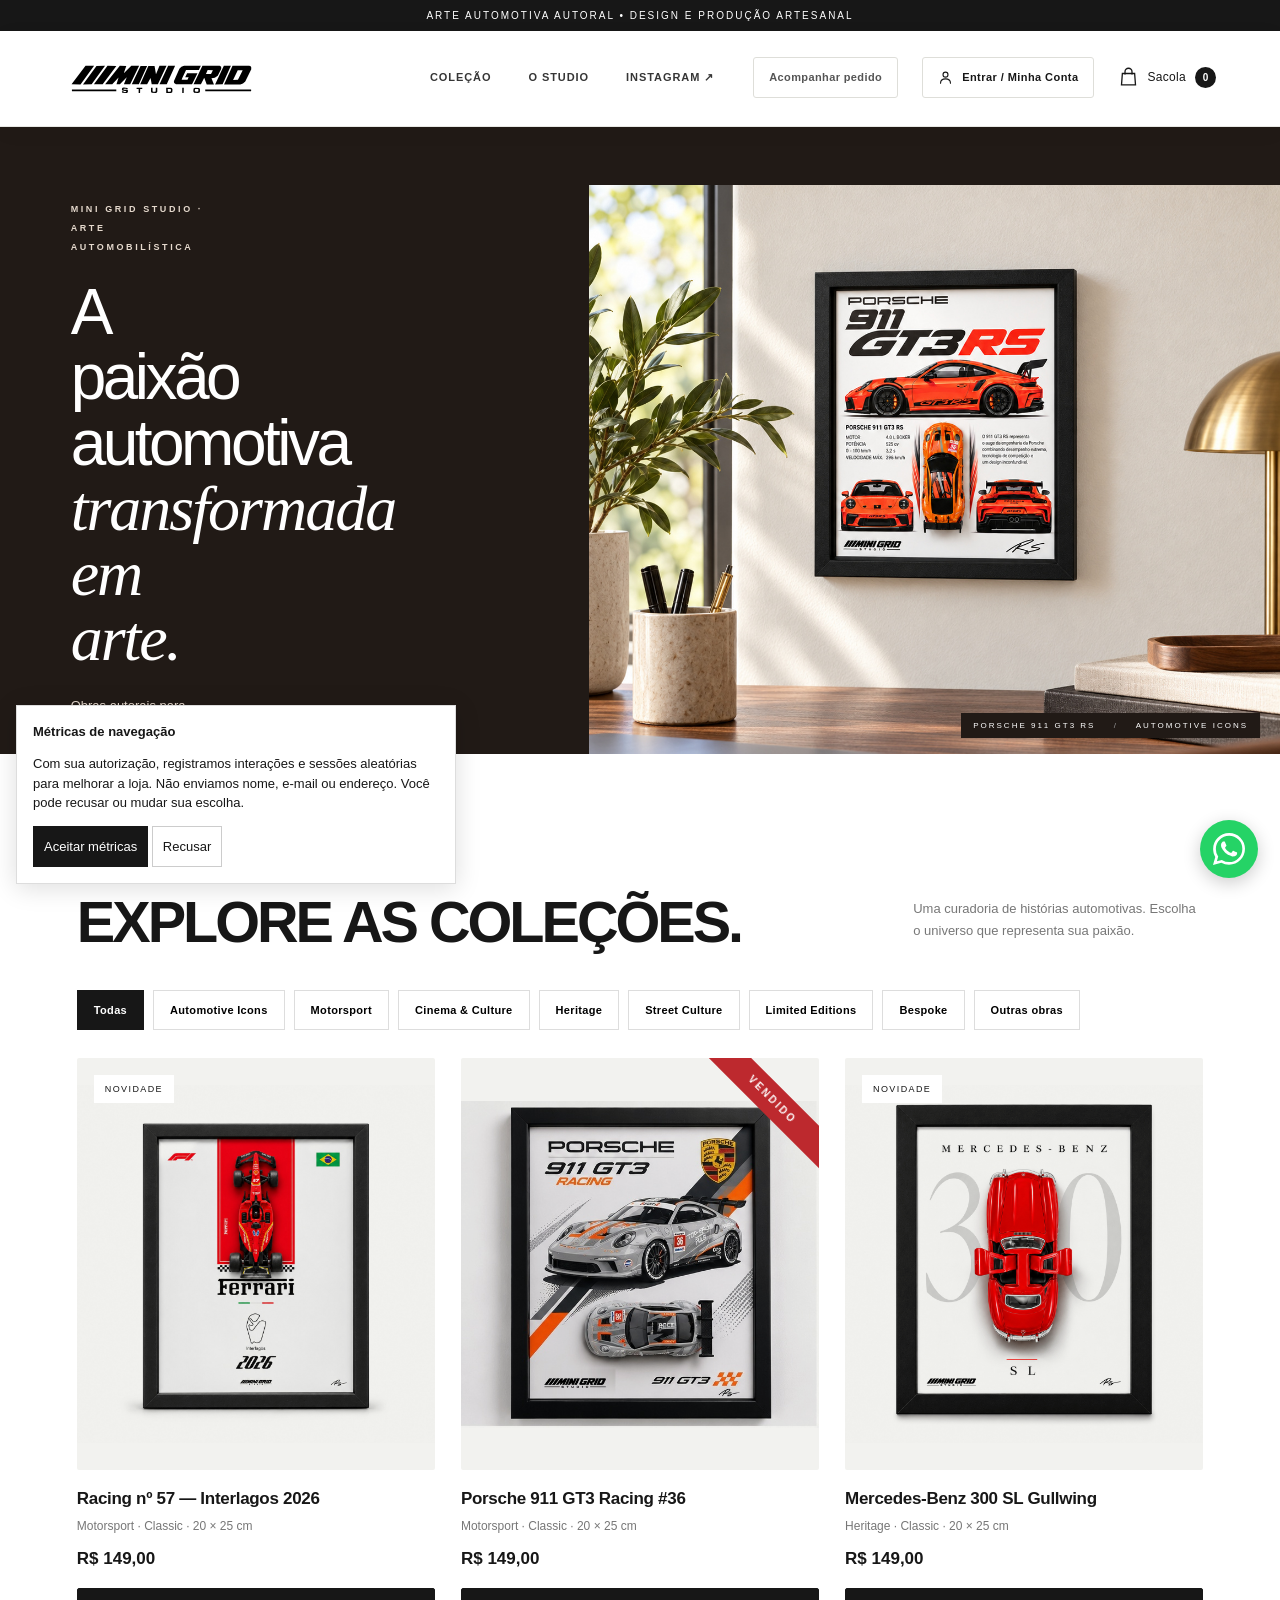
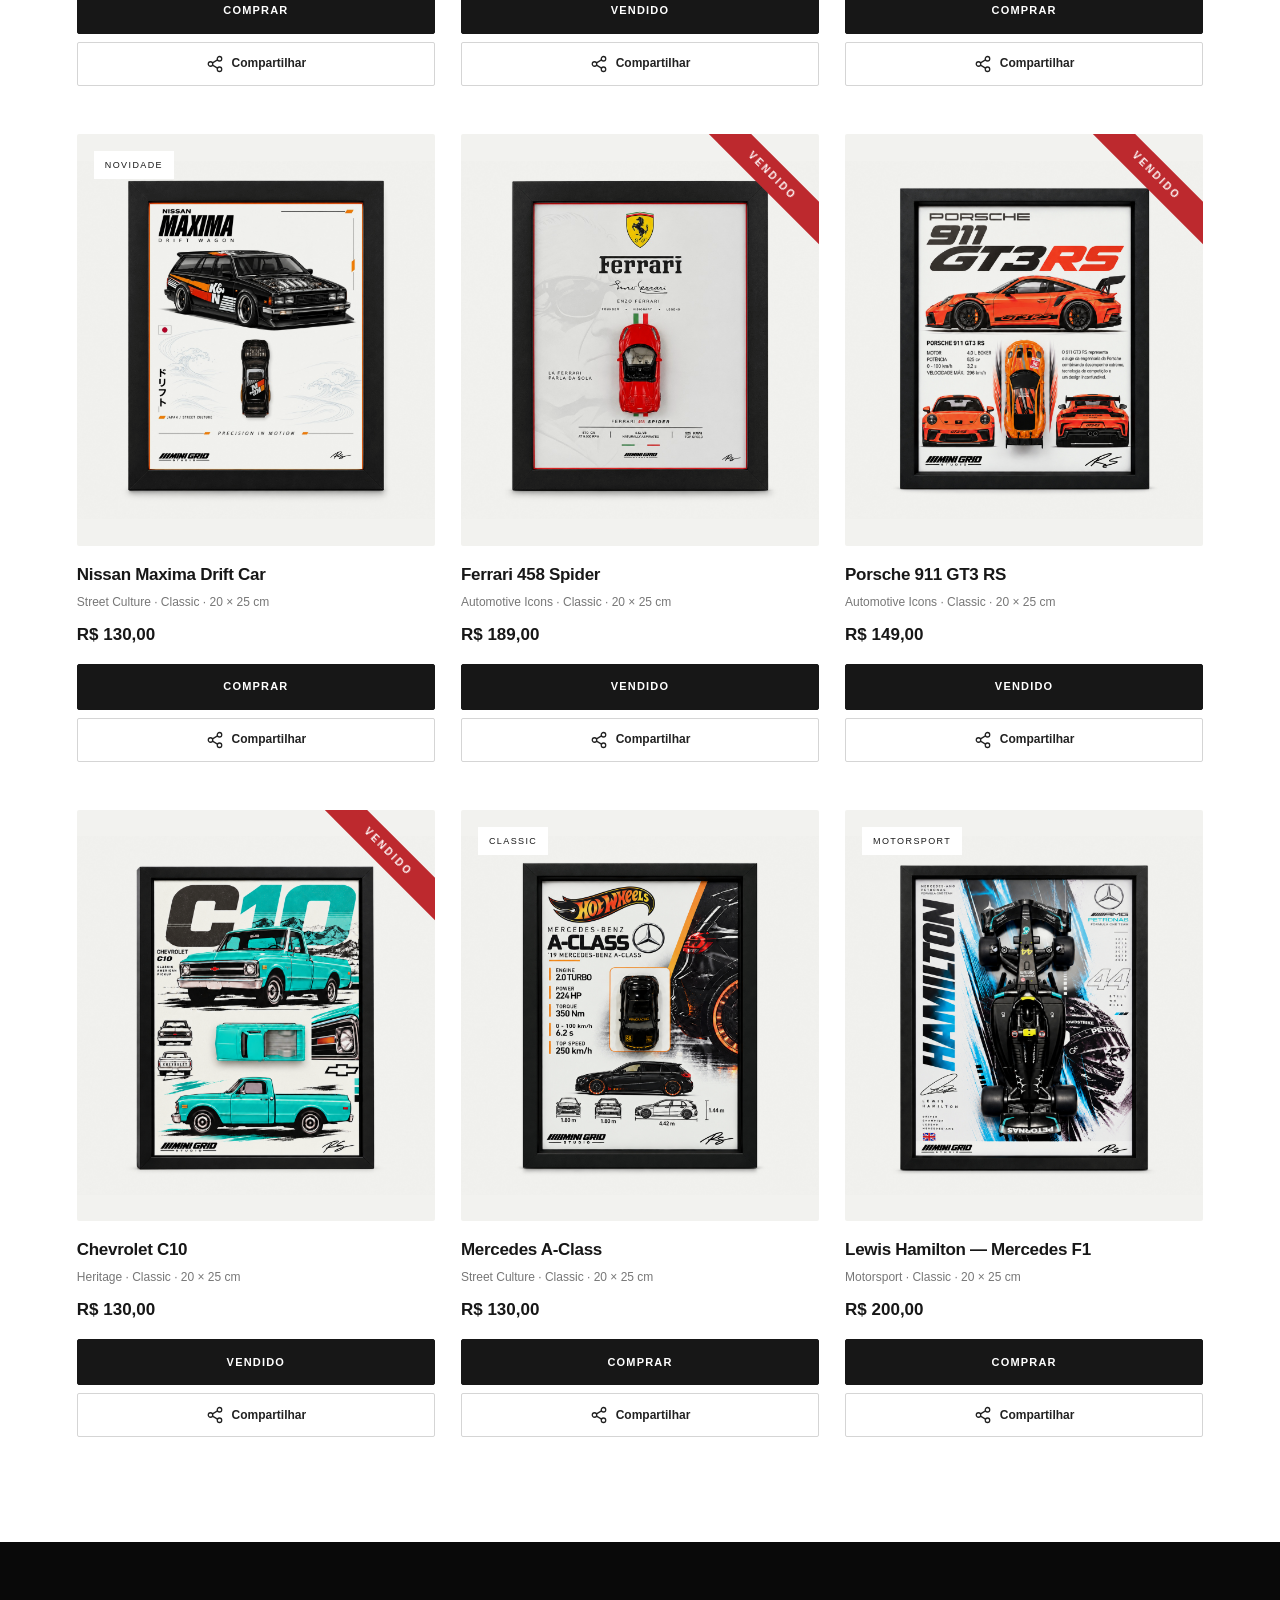
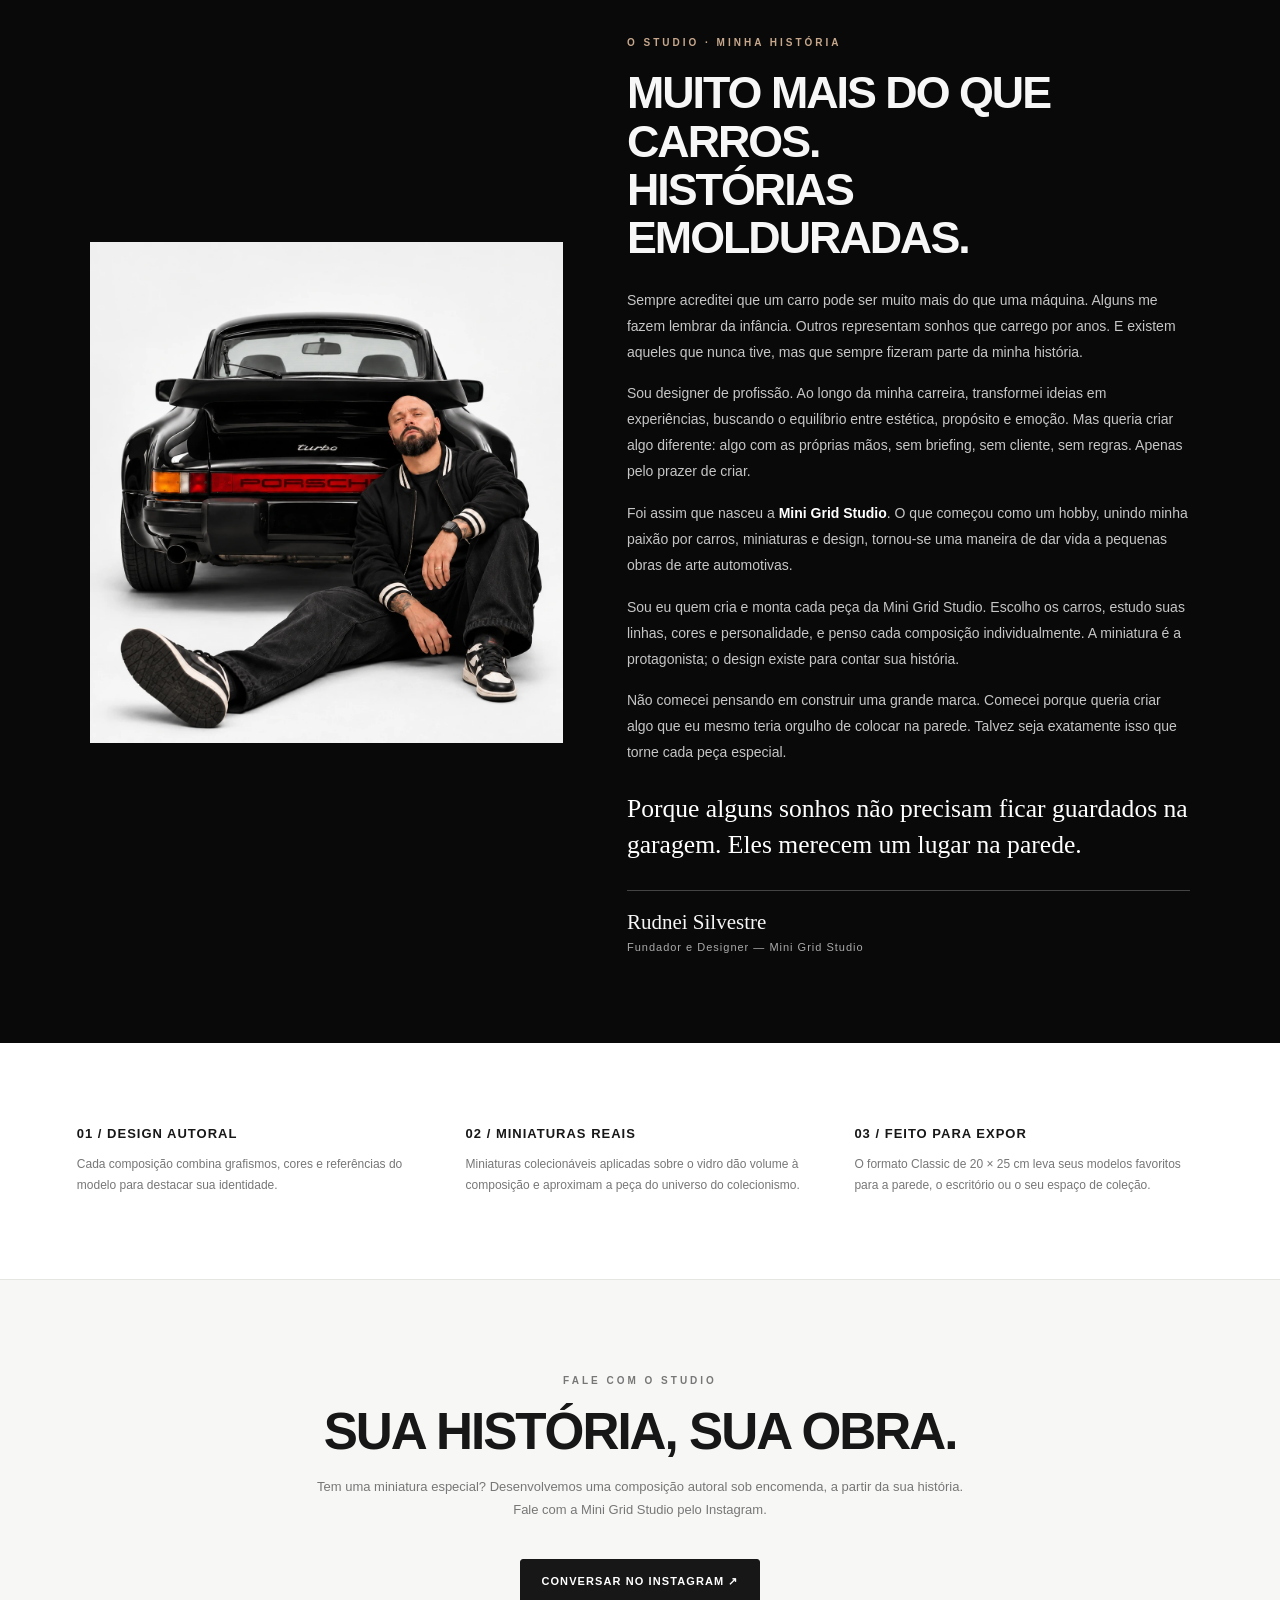
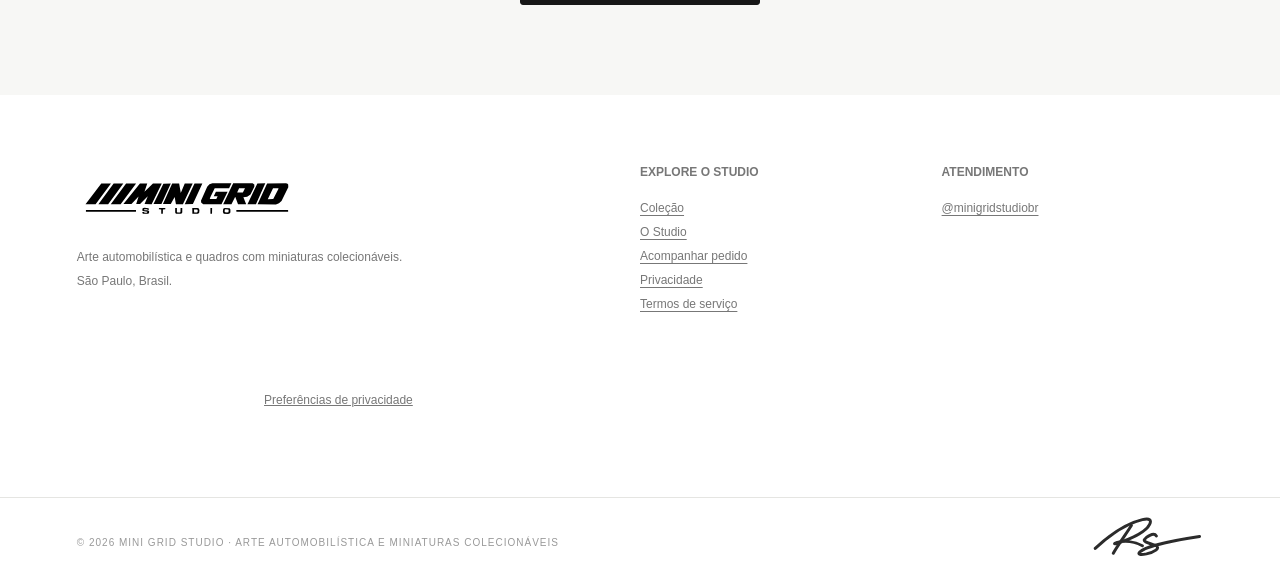
==== commit 1a6773f8: "Destaca obra Porsche em ambiente decorado no banner editorial" ====
--- a/index.html
+++ b/index.html
@@ -88,9 +88,9 @@
 .buy-now:disabled{background:#e5e5e2;color:#777;border-color:#e5e5e2;cursor:not-allowed}
 .product.sold .product-image:hover .art{transform:none}
 @media(prefers-reduced-motion:reduce){.product.sold .product-image>.approved-mockup,.product.sold .product-image>.art{transition:none}}
-</style><link rel="stylesheet" href="/assets/store-ui.css"><link rel="stylesheet" href="/assets/hero-motorsport.css"><script src="/assets/catalog.js"></script><style>.product-share{display:inline-flex;align-items:center;justify-content:center;gap:8px;min-height:44px;width:100%;margin:8px 0 0;padding:8px 12px;border:1px solid #d5d5d5;border-radius:2px;background:#fff;color:#222;font:600 12px/1.4 Arial,sans-serif;cursor:pointer;box-sizing:border-box}.product-share:hover{background:#f4f4f4;border-color:#777}.product-share:focus-visible{outline:2px solid #171717;outline-offset:3px}.product-share svg{flex-shrink:0}</style><style>#grid5-original.hero{display:grid;grid-template-columns:46% 54%;min-height:560px;background:#f4f3ef;position:relative;overflow:hidden;color:#171717}#grid5-original .hero-photo{position:relative;inset:auto;grid-column:2;grid-row:1;width:100%;height:100%;max-height:720px;object-fit:contain;background:#f4f3ef;mix-blend-mode:multiply}#grid5-original:before,#grid5-original:after{display:none}#grid5-original .hero-copy{position:relative;grid-column:1;grid-row:1;z-index:2;padding:12% 8% 12% 12%;max-width:none;color:#171717}#grid5-original h1{font-size:clamp(42px,5vw,78px);line-height:1.02;letter-spacing:-.055em;color:#171717}#grid5-original h1 em{font-family:Georgia,serif;font-weight:400;color:#171717}#grid5-original p,#grid5-original .eyebrow{color:#555}#grid5-original .cta{background:#171717;color:white;border-color:#171717}#grid5-original .hero-caption{color:#555;bottom:16px;right:20px}#filters .filter{letter-spacing:.03em;text-transform:none;border-radius:0;padding:12px 16px}#colecao .section-heading h2{font-size:clamp(32px,4.5vw,60px)}@media(max-width:800px){#grid5-original.hero{grid-template-columns:1fr;min-height:0}#grid5-original .hero-copy{grid-column:1;grid-row:1;padding:56px 7% 24px}#grid5-original .hero-photo{grid-column:1;grid-row:2;max-height:460px}#grid5-original .hero-caption{font-size:9px}}</style></head><body>
+</style><link rel="stylesheet" href="/assets/store-ui.css"><link rel="stylesheet" href="/assets/hero-motorsport.css"><script src="/assets/catalog.js"></script><style>.product-share{display:inline-flex;align-items:center;justify-content:center;gap:8px;min-height:44px;width:100%;margin:8px 0 0;padding:8px 12px;border:1px solid #d5d5d5;border-radius:2px;background:#fff;color:#222;font:600 12px/1.4 Arial,sans-serif;cursor:pointer;box-sizing:border-box}.product-share:hover{background:#f4f4f4;border-color:#777}.product-share:focus-visible{outline:2px solid #171717;outline-offset:3px}.product-share svg{flex-shrink:0}</style><style>#grid5-original.hero{display:grid;grid-template-columns:46% 54%;min-height:560px;background:#f4f3ef;position:relative;overflow:hidden;color:#171717}#grid5-original .hero-photo{position:relative;inset:auto;grid-column:2;grid-row:1;width:100%;height:100%;max-height:720px;object-fit:contain;background:#f4f3ef;mix-blend-mode:multiply}#grid5-original:before,#grid5-original:after{display:none}#grid5-original .hero-copy{position:relative;grid-column:1;grid-row:1;z-index:2;padding:12% 8% 12% 12%;max-width:none;color:#171717}#grid5-original h1{font-size:clamp(42px,5vw,78px);line-height:1.02;letter-spacing:-.055em;color:#171717}#grid5-original h1 em{font-family:Georgia,serif;font-weight:400;color:#171717}#grid5-original p,#grid5-original .eyebrow{color:#555}#grid5-original .cta{background:#171717;color:white;border-color:#171717}#grid5-original .hero-caption{color:#555;bottom:16px;right:20px}#filters .filter{letter-spacing:.03em;text-transform:none;border-radius:0;padding:12px 16px}#colecao .section-heading h2{font-size:clamp(32px,4.5vw,60px)}@media(max-width:800px){#grid5-original.hero{grid-template-columns:1fr;min-height:0}#grid5-original .hero-copy{grid-column:1;grid-row:1;padding:56px 7% 24px}#grid5-original .hero-photo{grid-column:1;grid-row:2;max-height:460px}#grid5-original .hero-caption{font-size:9px}}</style><style>#grid5-original.hero{background:#211a16;color:#fff}#grid5-original .hero-copy{background:#211a16;color:#fff}#grid5-original h1,#grid5-original h1 em{color:#fff}#grid5-original p,#grid5-original .eyebrow{color:#e5d9cd}#grid5-original .hero-photo{mix-blend-mode:normal;background:#211a16;object-fit:contain}#grid5-original .cta{background:#fff;color:#211a16;border-color:#fff}#grid5-original .hero-caption{background:#211a16;color:#fff;padding:8px 12px}</style></head><body>
 <div class="top">ARTE AUTOMOTIVA AUTORAL • DESIGN E PRODUÇÃO ARTESANAL</div><header class="header"><a href="/" class="logo" aria-label="Mini Grid Studio — início"><img src="assets/mini-grid-logo.svg" alt="Mini Grid Studio" class="official-logo" width="200" height="67"></a><nav class="main-nav" aria-label="Navegação principal"><a href="#colecao">Coleção</a><a href="#sobre">O Studio</a><a href="https://www.instagram.com/minigridstudiobr/" target="_blank" rel="noopener">Instagram ↗</a></nav><div class="header-actions"><a class="tracking-link header-tracking" href="/acompanhar.html">Acompanhar pedido</a><a class="account-link" href="/minha-conta.html" aria-label="Entrar ou acessar Minha Conta"><svg viewBox="0 0 24 24" width="17" height="17" fill="none" stroke="currentColor" stroke-width="1.6" stroke-linecap="round" stroke-linejoin="round" aria-hidden="true"><circle cx="12" cy="8" r="3.5"/><path d="M5 20c0-4 3-6 7-6s7 2 7 6"/></svg><span>Entrar / Minha Conta</span></a><button class="iconbtn header-cart" id="cartOpen" aria-label="Abrir sacola"><svg viewBox="0 0 24 24" fill="none" aria-hidden="true"><path d="M5 8h14l1 13H4L5 8Z" stroke="currentColor" stroke-width="1.5"/><path d="M8 9V6a4 4 0 0 1 8 0v3" stroke="currentColor" stroke-width="1.5"/></svg><span class="cart-label">Sacola</span><span class="cart-badge" id="cartCount" aria-live="polite">0</span></button><button class="iconbtn menu-toggle" id="menuBtn" aria-label="Abrir menu" aria-controls="mobilemenu" aria-expanded="false"><span class="menu-lines" aria-hidden="true"><span></span><span></span></span><span>Menu</span></button></div><nav class="mobilemenu" id="mobilemenu" aria-label="Menu do celular" hidden><a href="#colecao">Explorar coleção <span aria-hidden="true">↗</span></a><a href="#sobre">Conheça o Studio <span aria-hidden="true">↗</span></a><a href="/minha-conta.html">Minha Conta <span aria-hidden="true">↗</span></a><a class="tracking-link" href="/acompanhar.html">Acompanhar meu pedido <span aria-hidden="true">↗</span></a><a href="https://www.instagram.com/minigridstudiobr/" target="_blank" rel="noopener">Fale com o Studio <span aria-hidden="true">↗</span></a></nav></header>
-<main><style>#grid5-banner[hidden],#grid5-original[hidden]{display:none!important}#grid5-banner{background:#141414;color:#fff;padding:clamp(28px,5vw,80px);display:grid;grid-template-columns:1fr 1fr;gap:clamp(20px,4vw,60px);align-items:center;border-bottom:3px solid #b62930}#grid5-banner .bf-kicker{font-size:12px;letter-spacing:.22em;font-weight:700;color:#ff8585}#grid5-banner h1{font-size:clamp(42px,7vw,96px);line-height:.92;letter-spacing:-.05em;margin:20px 0;color:white}#grid5-banner p{color:#eee;line-height:1.5;margin:12px 0}#grid5-banner .bf-price{font-size:clamp(32px,4vw,56px);font-weight:800}#grid5-banner .bf-code{border:1px solid #777;padding:10px 16px;display:inline-block;letter-spacing:.12em}#grid5-banner .bf-cta{display:inline-block;background:white;color:#111;padding:15px 24px;font-weight:700;text-decoration:none;margin-top:16px}#grid5-banner .bf-photos{display:grid;grid-template-columns:1fr 1fr;gap:14px}#grid5-banner figure{margin:0;min-width:0}#grid5-banner img{display:block;width:100%;aspect-ratio:4/5;object-fit:contain;background:#eee}#grid5-banner figcaption{font-size:11px;letter-spacing:.08em;margin-top:8px;color:#ddd}#grid5-banner .bf-clock{font-variant-numeric:tabular-nums;letter-spacing:.12em;font-size:23px;font-weight:700}@media(max-width:700px){#grid5-banner{grid-template-columns:1fr;padding:28px 20px}#grid5-banner .bf-photos{gap:10px}}</style><style>#bf-prelaunch[hidden]{display:none!important}#bf-prelaunch{background:#141414;color:#fff;text-align:center;padding:24px 16px;border-bottom:3px solid #b62930}#bf-prelaunch strong{display:block;font-size:clamp(19px,3vw,32px);letter-spacing:.035em}#bf-prelaunch p{margin:8px 0;color:#eee}#bf-prelaunch .pre-digits{display:flex;justify-content:center;gap:8px;margin:14px auto}#bf-prelaunch .pre-digits>div{min-width:72px;background:#262626;padding:10px 12px}#bf-prelaunch .pre-digits b{display:block;font-size:clamp(26px,4vw,42px);font-variant-numeric:tabular-nums}#bf-prelaunch small{font-size:10px;letter-spacing:.08em;color:#ddd}</style><section id="bf-prelaunch" hidden aria-label="Contagem regressiva Black Friday"><strong>BLACK FRIDAY ESTÁ CHEGANDO.</strong><p>Neste Natal, presenteie uma paixão.</p><div class="pre-digits" role="timer" aria-label="Tempo até o lançamento"><div><b id="bf-pre-h">--</b><small>HORAS</small></div><div><b id="bf-pre-m">--</b><small>MINUTOS</small></div><div><b id="bf-pre-s">--</b><small>SEGUNDOS</small></div></div><small>27 NOV · 00H00 · HORÁRIO DE BRASÍLIA</small></section><section id="grid5-banner" hidden aria-labelledby="bf-title"><div><span class="bf-kicker">27 NOV · CHRISTMAS EDITION</span><h1 id="bf-title">BLACK<br>FRIDAY.</h1><p>Neste Natal, presenteie uma paixão.</p><p class="bf-price">R$ 160,55</p><p>5% OFF nos Classic participantes de R$ 169.<br>Frete à parte. Estoque sujeito à disponibilidade.</p><strong class="bf-code">CUPOM GRID5</strong><p>Termina hoje · horário de Brasília</p><div class="bf-clock" id="bf-clock" role="timer" aria-label="Tempo restante"></div><a class="bf-cta" href="#colecao">EXPLORE A COLEÇÃO ↗</a></div><div class="bf-photos"><figure><img data-bf-src="/assets/mockups/porsche-911-gt3-rs-studio-white-v3.jpg" alt="Quadro Porsche 911 GT3 RS"><figcaption>PORSCHE 911 GT3 RS</figcaption></figure><figure><img data-bf-src="https://vensjehtucothpvzteqj.supabase.co/storage/v1/object/public/product-photos/93f41eaa-8f53-448a-a2ae-762af265447a.jpg" alt="Quadro Ferrari F40 Collezione"><figcaption>FERRARI F40 COLLEZIONE</figcaption></figure></div></section><section id="grid5-original" class="hero hero-motorsport" aria-labelledby="hero-title"><img class="hero-photo" src="/assets/mockups/porsche-911-gt3-rs-studio-white-v3.jpg" alt="Obra Porsche 911 GT3 RS do catálogo Mini Grid Studio" fetchpriority="high"><div class="hero-copy"><span class="eyebrow">MINI GRID STUDIO · ARTE AUTOMOBILÍSTICA</span><h1 id="hero-title">A paixão automotiva<br><em>transformada em arte.</em></h1><p>Composições autorais que unem design, história e miniaturas colecionáveis. Criadas e montadas artesanalmente em São Paulo.</p><a class="cta" href="#colecao">Explore a coleção <span aria-hidden="true">↗</span></a></div><span class="hero-caption">PORSCHE 911 GT3 RS <span aria-hidden="true">/</span> AUTOMOTIVE ICONS</span></section>
+<main><style>#grid5-banner[hidden],#grid5-original[hidden]{display:none!important}#grid5-banner{background:#141414;color:#fff;padding:clamp(28px,5vw,80px);display:grid;grid-template-columns:1fr 1fr;gap:clamp(20px,4vw,60px);align-items:center;border-bottom:3px solid #b62930}#grid5-banner .bf-kicker{font-size:12px;letter-spacing:.22em;font-weight:700;color:#ff8585}#grid5-banner h1{font-size:clamp(42px,7vw,96px);line-height:.92;letter-spacing:-.05em;margin:20px 0;color:white}#grid5-banner p{color:#eee;line-height:1.5;margin:12px 0}#grid5-banner .bf-price{font-size:clamp(32px,4vw,56px);font-weight:800}#grid5-banner .bf-code{border:1px solid #777;padding:10px 16px;display:inline-block;letter-spacing:.12em}#grid5-banner .bf-cta{display:inline-block;background:white;color:#111;padding:15px 24px;font-weight:700;text-decoration:none;margin-top:16px}#grid5-banner .bf-photos{display:grid;grid-template-columns:1fr 1fr;gap:14px}#grid5-banner figure{margin:0;min-width:0}#grid5-banner img{display:block;width:100%;aspect-ratio:4/5;object-fit:contain;background:#eee}#grid5-banner figcaption{font-size:11px;letter-spacing:.08em;margin-top:8px;color:#ddd}#grid5-banner .bf-clock{font-variant-numeric:tabular-nums;letter-spacing:.12em;font-size:23px;font-weight:700}@media(max-width:700px){#grid5-banner{grid-template-columns:1fr;padding:28px 20px}#grid5-banner .bf-photos{gap:10px}}</style><style>#bf-prelaunch[hidden]{display:none!important}#bf-prelaunch{background:#141414;color:#fff;text-align:center;padding:24px 16px;border-bottom:3px solid #b62930}#bf-prelaunch strong{display:block;font-size:clamp(19px,3vw,32px);letter-spacing:.035em}#bf-prelaunch p{margin:8px 0;color:#eee}#bf-prelaunch .pre-digits{display:flex;justify-content:center;gap:8px;margin:14px auto}#bf-prelaunch .pre-digits>div{min-width:72px;background:#262626;padding:10px 12px}#bf-prelaunch .pre-digits b{display:block;font-size:clamp(26px,4vw,42px);font-variant-numeric:tabular-nums}#bf-prelaunch small{font-size:10px;letter-spacing:.08em;color:#ddd}</style><section id="bf-prelaunch" hidden aria-label="Contagem regressiva Black Friday"><strong>BLACK FRIDAY ESTÁ CHEGANDO.</strong><p>Neste Natal, presenteie uma paixão.</p><div class="pre-digits" role="timer" aria-label="Tempo até o lançamento"><div><b id="bf-pre-h">--</b><small>HORAS</small></div><div><b id="bf-pre-m">--</b><small>MINUTOS</small></div><div><b id="bf-pre-s">--</b><small>SEGUNDOS</small></div></div><small>27 NOV · 00H00 · HORÁRIO DE BRASÍLIA</small></section><section id="grid5-banner" hidden aria-labelledby="bf-title"><div><span class="bf-kicker">27 NOV · CHRISTMAS EDITION</span><h1 id="bf-title">BLACK<br>FRIDAY.</h1><p>Neste Natal, presenteie uma paixão.</p><p class="bf-price">R$ 160,55</p><p>5% OFF nos Classic participantes de R$ 169.<br>Frete à parte. Estoque sujeito à disponibilidade.</p><strong class="bf-code">CUPOM GRID5</strong><p>Termina hoje · horário de Brasília</p><div class="bf-clock" id="bf-clock" role="timer" aria-label="Tempo restante"></div><a class="bf-cta" href="#colecao">EXPLORE A COLEÇÃO ↗</a></div><div class="bf-photos"><figure><img data-bf-src="/assets/mockups/porsche-911-gt3-rs-studio-white-v3.jpg" alt="Quadro Porsche 911 GT3 RS"><figcaption>PORSCHE 911 GT3 RS</figcaption></figure><figure><img data-bf-src="https://vensjehtucothpvzteqj.supabase.co/storage/v1/object/public/product-photos/93f41eaa-8f53-448a-a2ae-762af265447a.jpg" alt="Quadro Ferrari F40 Collezione"><figcaption>FERRARI F40 COLLEZIONE</figcaption></figure></div></section><section id="grid5-original" class="hero hero-motorsport" aria-labelledby="hero-title"><img class="hero-photo" src="/assets/mockups/porsche-911-gt3-rs-gallery-room.jpg" alt="Obra Porsche 911 GT3 RS apresentada em ambiente decorado" fetchpriority="high"><div class="hero-copy"><span class="eyebrow">MINI GRID STUDIO · ARTE AUTOMOBILÍSTICA</span><h1 id="hero-title">A paixão automotiva<br><em>transformada em arte.</em></h1><p>Obras autorais para quem aprecia design, personalidade e histórias sobre rodas.</p><a class="cta" href="#colecao">Explore a coleção <span aria-hidden="true">↗</span></a></div><span class="hero-caption">PORSCHE 911 GT3 RS <span aria-hidden="true">/</span> AUTOMOTIVE ICONS</span></section>
 <script>(function(){const start=Date.parse('2026-11-27T03:00:00Z'),end=Date.parse('2026-11-28T03:00:00Z'),banner=document.getElementById('grid5-banner'),original=document.getElementById('grid5-original'),clock=document.getElementById('bf-clock');function tick(){const now=Date.now(),active=now>=start&&now<end;const pre=document.getElementById('bf-prelaunch'),waiting=now>=Date.parse('2026-11-26T03:00:00Z')&&now<start;pre.hidden=!waiting;if(waiting){const n=Math.max(0,Math.ceil((start-now)/1000));['bf-pre-h','bf-pre-m','bf-pre-s'].forEach(function(id,i){document.getElementById(id).textContent=String([Math.floor(n/3600),Math.floor(n/60)%60,n%60][i]).padStart(2,'0')})}banner.hidden=!active;original.hidden=active;if(active){banner.querySelectorAll('img[data-bf-src]').forEach(function(img){if(!img.getAttribute('src'))img.src=img.dataset.bfSrc});const n=Math.max(0,Math.floor((end-now)/1000));clock.textContent=[Math.floor(n/3600),Math.floor(n/60)%60,n%60].map(function(v){return String(v).padStart(2,'0')}).join(' : ')}}tick();setInterval(tick,1000)})();</script><section class="section" id="colecao"><div class="section-heading"><div><span class="eyebrow">DESIGN, DETALHE E PAIXÃO</span><h2>EXPLORE AS COLEÇÕES.</h2></div><p>Uma curadoria de histórias automotivas. Escolha o universo que representa sua paixão.</p></div><div class="filters" id="filters" aria-label="Coleções"><button class="filter active" data-filter="all" aria-pressed="true">Todas</button><button class="filter" data-filter="icons" aria-pressed="false">Automotive Icons</button><button class="filter" data-filter="motorsport" aria-pressed="false">Motorsport</button><button class="filter" data-filter="cinema" aria-pressed="false">Cinema &amp; Culture</button><button class="filter" data-filter="heritage" aria-pressed="false">Heritage</button><button class="filter" data-filter="street" aria-pressed="false">Street Culture</button><button class="filter" data-filter="limited" aria-pressed="false">Limited Editions</button><button class="filter" data-filter="bespoke" aria-pressed="false">Bespoke</button><button class="filter" data-filter="other" aria-pressed="false">Outras obras</button></div><div class="products" id="products"></div><p class="empty" id="empty">Nenhuma peça encontrada nessa categoria.</p></section>
 <section class="statement founder" id="sobre"><div class="founder-image"><img src="/assets/rudnei-porsche-preta.webp" alt="Rudnei Silvestre com um Porsche 911 Turbo preto, em retrato editorial" loading="lazy" onerror="this.style.display='none';this.parentElement.classList.add('photo-pending')"></div><div class="founder-story"><span class="eyebrow">O STUDIO · MINHA HISTÓRIA</span><h2>MUITO MAIS DO QUE CARROS.<br>HISTÓRIAS EMOLDURADAS.</h2><p>Sempre acreditei que um carro pode ser muito mais do que uma máquina. Alguns me fazem lembrar da infância. Outros representam sonhos que carrego por anos. E existem aqueles que nunca tive, mas que sempre fizeram parte da minha história.</p><p>Sou designer de profissão. Ao longo da minha carreira, transformei ideias em experiências, buscando o equilíbrio entre estética, propósito e emoção. Mas queria criar algo diferente: algo com as próprias mãos, sem briefing, sem cliente, sem regras. Apenas pelo prazer de criar.</p><p>Foi assim que nasceu a <strong>Mini Grid Studio</strong>. O que começou como um hobby, unindo minha paixão por carros, miniaturas e design, tornou-se uma maneira de dar vida a pequenas obras de arte automotivas.</p><p>Sou eu quem cria e monta cada peça da Mini Grid Studio. Escolho os carros, estudo suas linhas, cores e personalidade, e penso cada composição individualmente. A miniatura é a protagonista; o design existe para contar sua história.</p><p>Não comecei pensando em construir uma grande marca. Comecei porque queria criar algo que eu mesmo teria orgulho de colocar na parede. Talvez seja exatamente isso que torne cada peça especial.</p><p class="founder-quote">Porque alguns sonhos não precisam ficar guardados na garagem. Eles merecem um lugar na parede.</p><div class="founder-signature"><strong>Rudnei Silvestre</strong><span>Fundador e Designer — Mini Grid Studio</span></div></div></section>
 <div class="features"><div><h3>01 / DESIGN AUTORAL</h3><p>Cada composição combina grafismos, cores e referências do modelo para destacar sua identidade.</p></div><div><h3>02 / MINIATURAS REAIS</h3><p>Miniaturas colecionáveis aplicadas sobre o vidro dão volume à composição e aproximam a peça do universo do colecionismo.</p></div><div><h3>03 / FEITO PARA EXPOR</h3><p>O formato Classic de 20 × 25 cm leva seus modelos favoritos para a parede, o escritório ou o seu espaço de coleção.</p></div></div>
